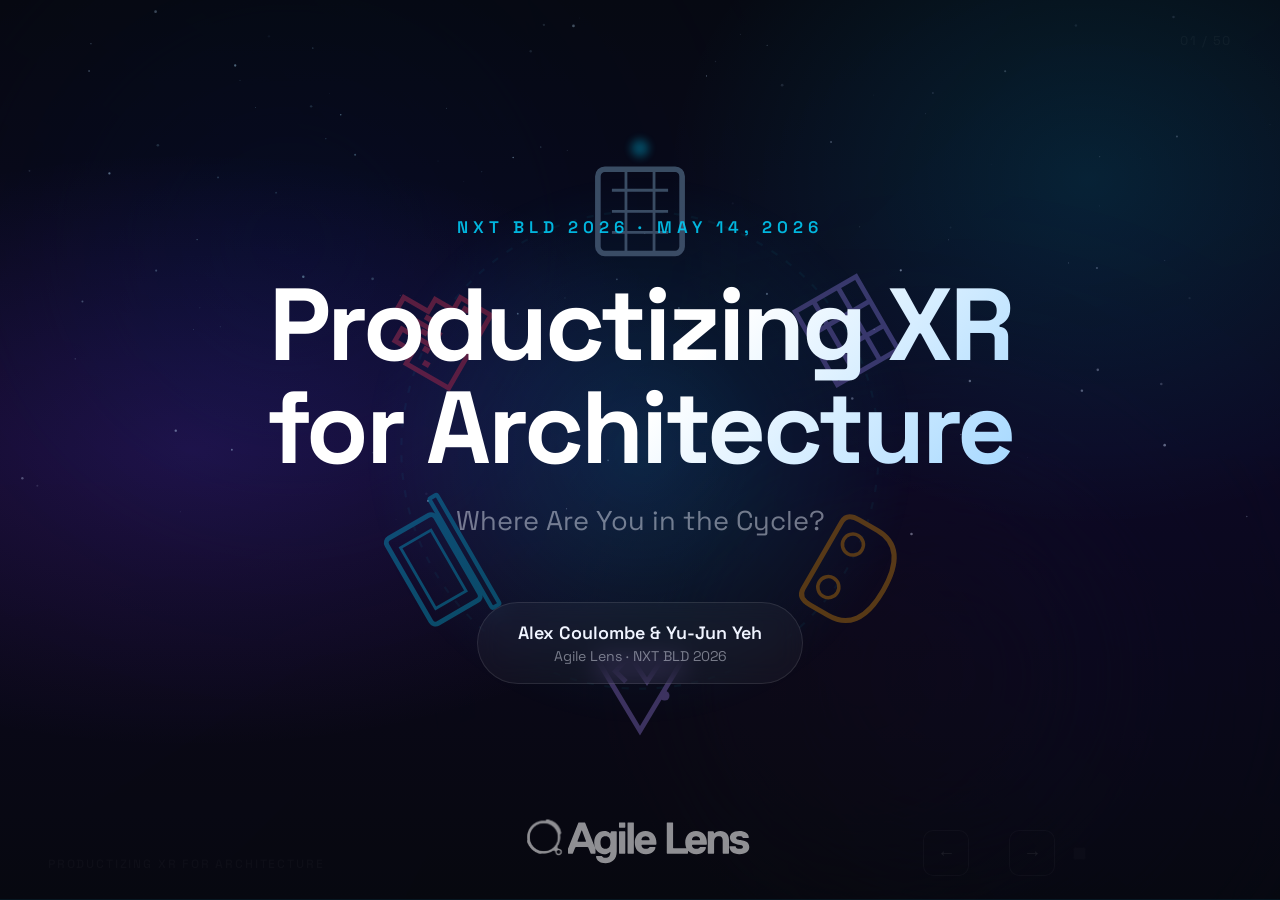
==== index.html @ d157f36f "fix(bonus): scoot content up, enlarge images (settings shot is now the hero) The bonus slide (#48 — " ====
<!DOCTYPE html>
<html lang="en">
<head>
<meta charset="UTF-8">
<meta name="viewport" content="width=device-width, initial-scale=1.0">
<title>Productizing XR for Architecture — NXT BLD 2026</title>
<meta name="description" content="Where Are You in the Cycle? — a framework for turning repeated client wins into reusable spatial products. NXT BLD 2026 · Agile Lens.">
<meta property="og:title" content="Productizing XR for Architecture — NXT BLD 2026">
<meta property="og:description" content="Where Are You in the Cycle? A framework for turning repeated client wins into reusable spatial products. Alex Coulombe & Yu-Jun Yeh · Agile Lens.">
<meta property="og:image" content="https://ibrews.github.io/nxtbld-2026-productizing-xr/social.png">
<meta property="og:url" content="https://ibrews.github.io/nxtbld-2026-productizing-xr/">
<meta property="og:type" content="website">
<meta name="twitter:card" content="summary_large_image">
<meta name="twitter:title" content="Productizing XR for Architecture — NXT BLD 2026">
<meta name="twitter:description" content="Where Are You in the Cycle? A framework for turning repeated client wins into reusable spatial products. Alex Coulombe & Yu-Jun Yeh · Agile Lens.">
<meta name="twitter:image" content="https://ibrews.github.io/nxtbld-2026-productizing-xr/social.png">
<link rel="icon" href="favicon.svg" type="image/svg+xml">
<link rel="alternate icon" href="favicon.ico" sizes="any">
<link rel="icon" href="favicon-32.png" type="image/png" sizes="32x32">
<link rel="icon" href="favicon-16.png" type="image/png" sizes="16x16">
<link rel="apple-touch-icon" href="apple-touch-icon.png">
<link rel="preconnect" href="https://fonts.googleapis.com">
<link rel="preconnect" href="https://fonts.gstatic.com" crossorigin>
<link href="https://fonts.googleapis.com/css2?family=Space+Grotesk:wght@300;400;500;600;700&family=Inter:wght@300;400;500;600;700&family=Outfit:wght@300;400;500;600;700&family=JetBrains+Mono:wght@300;400;500;600;700&family=Playfair+Display:wght@400;500;600;700&display=swap" rel="stylesheet">

<script>
/* =======================================================================
   SPATIAL DECK -- PRESENTATION CONFIG
   =======================================================================
   Each section = a year/chapter with 1 lesson + N case studies.
   Edit SECTIONS to change all content. Everything else is generated.

   CASE LAYOUTS (c.layout):
   (default)  Two-pane: image left, title + bullets right
   'full'     Full-bleed image or video (img path, or ends in .mp4/.webm)
   'grid'     Multi-image grid (images:[...] array, optional gridCover:true)
   'big'      Full-slide statement. Fields: bigText (huge gradient headline),
              title (eyebrow), subtitle (italic), bigCaption (footnote)
   'placed'   PPTX-coordinate absolute layout. Field: placedImages array
              where each item is [src, left%, top%, width%, height%, obj-pos?]
              Supports images and .mp4/.webm videos. Optional title/subtitle
              renders as frosted-glass overlay (bottom-left).
   'IFRAME:'  Prefix c.img with 'IFRAME:' to embed a URL (YouTube, etc.)
   ======================================================================= */
// \u2500\u2500\u2500\u2500\u2500\u2500\u2500\u2500\u2500\u2500\u2500\u2500\u2500\u2500\u2500\u2500\u2500\u2500\u2500\u2500\u2500\u2500\u2500\u2500\u2500\u2500\u2500\u2500\u2500\u2500\u2500\u2500\u2500\u2500\u2500\u2500\u2500\u2500\u2500\u2500\u2500\u2500\u2500\u2500\u2500\u2500\u2500\u2500\u2500\u2500\u2500\u2500\u2500\u2500\u2500\u2500\u2500\u2500\u2500\u2500\u2500\u2500\u2500\u2500
// NXT BLD 2026 \u2014 Productizing XR for Architecture
// SECTIONS auto-managed from Google Slides via tools/sync_gslides.py.
// Per-slide source: source/slides/<idx>-<page_id>.json
// State + deck_target tracked in gslides-manifest.json.
// VERBATIM RULE: non-NOTE source text is preserved as-is. Anything
// generated comes from a NOTE: directive on its source slide.
// \u2500\u2500\u2500\u2500\u2500\u2500\u2500\u2500\u2500\u2500\u2500\u2500\u2500\u2500\u2500\u2500\u2500\u2500\u2500\u2500\u2500\u2500\u2500\u2500\u2500\u2500\u2500\u2500\u2500\u2500\u2500\u2500\u2500\u2500\u2500\u2500\u2500\u2500\u2500\u2500\u2500\u2500\u2500\u2500\u2500\u2500\u2500\u2500\u2500\u2500\u2500\u2500\u2500\u2500\u2500\u2500\u2500\u2500\u2500\u2500\u2500\u2500\u2500\u2500
const SECTIONS = [
  { year: 'AGENDA', accent: 'teal',
    lesson: { title:'Agenda.', short:'AGENDA', tagline:'Alex Coulombe &amp; Jun Yeh \u00b7 Agile Lens', tags:'Productizing XR for Architecture \u00b7 NXT BLD 2026' },
    cases: [
      // slide 3 \u2014 Agenda (NOTE: directive). User direction: only the
      // agenda list goes on the slide; the "not a sales pitch" framing lives
      // in speaker notes (J reads it).
      { layout:'big', title:'Agenda',
        bigCaption:'<ul class="agenda-list"><li>Who We Are</li><li>The Secret Graveyard</li><li>The Pattern \u2014 What\u2019s Worth Productizing?</li><li>Floor Tour</li><li>Blueprint Immersive</li><li>Hyperreal Estate</li><li>Holodeck Anywhere</li><li>Where Are You in the Cycle?</li></ul>',
        notes:'J: This isn\u2019t a sales pitch. Our goal is to get you thinking about opportunities you might have in your own practice to develop reusable tools and workflows \u2014 and we\u2019re demonstrating how we\u2019ve done that internally, by way of example.',
        deckTarget:'p15' },
      // slide 4 (+ folded slide 5) \u2014 Who we are. Alex+Jun duo intro-hxr port.
      // NOTE on source: sprite power-up scene + Unreal Engine fireballs.
      // Framed as Agile Lens (the studio). Slide 5 folded in. Titles + stats
      // updated per user direction (CEO / Lead Creative Technologist; HXR stats).
      { layout:'intro-hxr',
        eyebrow:'Who We Are?',
        title:'Agile Lens',
        sub:'Architects turned XR-chitects building spatial experiences for the world\u2019s most ambitious clients.',
        subUE5:'Authorized UE5 instructors with Training Center.\nOrganizers of Unreal NYC and frequent Unreal Fest speakers.',
        duo:{
          alex:{ name:'Alex Coulombe', role:'CEO',
                 sprite:{ withBeard:true, withGlasses:false, pantsColor:'#eae3d0' } },
          jun: { name:'Yu-Jun Yeh',    role:'Lead Creative Technologist',
                 sprite:{ withBeard:false, withGlasses:false, longHair:true, noBrows:true,
                          hairColor:'#1a1a1a', hairDark:'#0a0a0a', hairLight:'#3a3a3a', hairShadow:'#000',
                          shirtColor:'#1a1a1a', shirtDark:'#0a0a0a', withDress:true, vneck:true } }
        },
        stats:[
          { n:'16',  l:'Years in XR' },
          { n:'10',  l:'Years of Agile Lens' },
          { n:'8',   l:'Years in Unreal' },
          { n:'100+',l:'Projects Shipped' }
        ],
        deckTarget:'p16+p17 (slide 5 folded)' },
      // Agile Lens orbit \u2014 clients revolving around the studio name (ported from FMX slide 11)
      { layout:'orbit', title:'Agile Lens', deckTarget:'orbit',
        notes:'Our whole studio was built on this cycle of upskilling and building on top of and leap frogging previous workflows so we could approach each new project with fresh insight and a solid foundation.' },
      // slide 6 \u2014 Trilogy callback. NOTE: QR codes for the two prior NXT BLD talks.
      // Thumbnails are PPTX-embedded screenshots from the actual talks.
      { layout:'trilogy', title:'NXT BLD: Third in a Trilogy',
        subtitle:'If you like this one, check out the other two.',
        talks:[
          { thumb:'media/nxtbld/trilogy-talk2.png',
            url:'https://www.youtube.com/watch?v=13y52rZw9ns',
            title:'How VR Helped Us Design a\nTheater from the Inside Out',
            year:'NXT BLD I \u00b7 2020' },
          { thumb:'media/nxtbld/trilogy-talk1.png',
            url:'https://youtu.be/ulJaAzDqn9w',
            title:'An Architect in the Metaverse:\nSocial VR, NFTs &amp; New Opportunities',
            year:'NXT BLD II \u00b7 2022' },
        ],
        deckTarget:'p18' },
    ] },

  { year: 'THE GRAVEYARD', accent: 'rose',
    lesson: { title:'The Secret Graveyard.', short:'GRAVEYARD', tagline:'Every studio has these.', tags:'(chapter intro is now a regular case, not a lesson slide)' },
    cases: [
      // SG-intro \u2014 Used to be a lesson slide; restored as a regular case per user
      // request ("don't remove the SG intro, just edit it").
      { layout:'big', title:'The Secret Graveyard.',
        subtitle:'Every studio has these.',
        bigCaption:'Internal tools \u00b7 hacked Unreal wrappers \u00b7 prototype Revit UIs \u00b7 VR control schemes \u00b7 half-finished configurators \u00b7 meeting-specific rendering settings<br><br>The things you built once, called \u201ctemporary\u201d, and never deleted.',
        deckTarget:'p19 (intro)' },
      // SG-1 \u2014 Toolbox collage. Consolidates source 8-22 per slide 7's NOTE.
      // EXCLUDES source slides 13 + 15 (marked show="0" / skipped in Google Slides).
      // Images named sg-NN by slot for stability across PPTX image renumbering.
      { layout:'sg-collage', title:'The Toolbox Nobody Talks About',
        subtitle:'We\u2019ll sort through that someday when we\u2019re not so busy\u2026',
        collage:[
          'media/nxtbld/sg-01.png','media/nxtbld/sg-02.jpg','media/nxtbld/sg-03.png',
          'media/nxtbld/sg-05.png','media/nxtbld/sg-06.png','media/nxtbld/sg-07.png',
          'media/nxtbld/sg-08.mp4','media/nxtbld/sg-10.png','media/nxtbld/sg-11.png',
          'media/nxtbld/sg-12.mp4','media/nxtbld/sg-14.jpg','media/nxtbld/sg-16.png',
        ],
        extraTile:'media/nxtbld/sg-17.png',
        deckTarget:'p20+p21+p22+p23+p24+p26+p28+p29+p30+p31+p32+p34 (p25, p27 skipped)' },
      // SG-2 \u2014 Text fragments. The filenames tell the story.
      // Each fragment gets a distinct color via .sg-frag-N classes.
      { layout:'sg-fragments', title:'The filenames tell the story.',
        fragments:['\u201ctemp\u201d','\u201cv12_finalFINAL\u201d','\u201c0925_Screenshot_D\u201d','\u201cdonotdelete\u201d'],
        punchline:'Every studio has these.',
        notes:'This is the good stuff. This is where you dig in to all the legos and find the gems that were created in a panic that you didn’t have a chance to really consider the utility of.',
        deckTarget:'p19' },
    ] },

  { year: 'THE PATTERN', accent: 'purple',
    lesson: { title:'The Pattern.', short:'PATTERN', tagline:'Stop throwing away unfinished/temp solutions.', tags:'Slide 23 \u00b7 A speaks' },
    cases: [
      // slide 23 \u2014 The Pattern. NOTE: cycle diagram (client \u2192 build \u2192 clarity \u2192 new request \u2192 ...)
      { layout:'pattern-cycle', title:'The Pattern', bigCaption:'Stop throwing away unfinished/temp solutions.',
        deckTarget:'p35' },
      // slide 24 \u2014 What's Worth Productizing? Body text verbatim.
      { layout:'big', title:'What\u2019s Worth Productizing?',
        bigText:'Reusable process,\nnot reusable output.',
        bigCaption:'Same question, different clients \u2014 hone what your\nclients celebrate to be useful to others.',
        deckTarget:'p36' },
      // slide 25 \u2014 Build and organize your toolbox. Body lists 4 products + questions verbatim.
      { layout:'toolbox-grid', title:'Build and organize your toolbox.',
        tools:[
          { name:'Floor Tour',         q:'\u201cDoes this space feel right?\u201d',     img:'media/nxtbld/toolbox-1.png' },
          { name:'Blueprint Immersive',q:'\u201cDoes this layout works best?\u201d',    img:'media/nxtbld/toolbox-2.png' },
          { name:'Hyperreal Estate',   q:'\u201cDoes this design feel complete?\u201d', img:'media/nxtbld/toolbox-3.mp4'},
          { name:'Holodeck Anywhere',  q:'\u201cDoes this emotionally connect?\u201d',  img:'media/nxtbld/toolbox-4.jpg'},
        ],
        deckTarget:'p37' },
    ] },

  { year: 'FLOOR TOUR', accent: 'amber',
    lesson: { title:'Floor Tour.', short:'FLOOR TOUR', tagline:'\u201cWill this space fit our needs?\u201d', tags:'Product 1 of 4' },
    cases: [
      // chapter intro \u2014 announces the Floor Tour product before content slides
      { layout:'big', title:'Floor Tour', pill:true,
        bigText:'\u201cWill this space\nfit our needs?\u201d',
        bigCaption:'Product 1 of 4 \u2014 VR walkthroughs of unbuilt spaces,\nall from a floor plan and a few renderings.',
        deckTarget:'p38 (intro)' },
      // slide 26 \u2014 NOTE: floor plan \u2192 VR experience.
      // Source filenames are swapped vs. their contents: floor-26-vr.png is the actual 2D floor plan,
      // floor-26-plan.jpg is the VR-experience screenshot. Use them in the correct visual slots here.
      { layout:'placed', title:'Floor Tour', subtitle:'\u201cWill this space fit our needs?\u201d',
        placedItems:[
          { type:'img', src:'media/nxtbld/floor-26-plan.jpg', x:6, y:18, w:42, h:66, label:'In VR' },
          { type:'arrow', x:48, y:46, w:6, h:10 },
          { type:'img', src:'media/nxtbld/floor-26-vr.png', x:55, y:18, w:42, h:66, label:'Floor plan' },
        ],
        deckTarget:'p38' },
      // slide 27 \u2014 Origin. 4 items: 2 stills on top, 2 videos on bottom (floor-27-b portrait, floor-27-d widescreen). All animated content as mp4 for size/perf.
      { layout:'placed', title:'Floor Tour', subtitle:'Origin',
        placedItems:[
          { type:'img', src:'media/nxtbld/floor-27-a.png', x:4,  y:8,  w:42, h:42 },
          { type:'img', src:'media/nxtbld/floor-27-c.png', x:54, y:8,  w:42, h:42 },
          { type:'mp4', src:'media/nxtbld/floor-27-b.mp4', x:8,  y:54, w:22, h:42 },
          { type:'mp4', src:'media/nxtbld/floor-27-d.mp4', x:36, y:56, w:56, h:38 },
        ],
        deckTarget:'p39' },
      // slide 28 \u2014 now titled "Floor Tour" in source (was empty). 2 images.
      // floor-28-a is the VR walkthrough screenshot (hero), floor-28-b is the RSC logo (caption-scale).
      { layout:'placed', title:'Floor Tour', subtitle:'',
        placedItems:[
          { type:'img', src:'media/nxtbld/floor-28-a.png', x:6, y:25, w:62, h:50 },
          { type:'img', src:'media/nxtbld/floor-28-b.png', x:73, y:35, w:22, h:30 },
        ],
        deckTarget:'p40' },
      // slide 29 (p41) \u2014 SKIPPED per source/author. Implementation removed.
      // slide 30 (p42) \u2014 Productized version. 7 items: 3 on top row + 4 on bottom row (floor-31 media moved here from old slide 31).
      { layout:'placed', title:'Floor Tour', subtitle:'Productized version',
        placedItems:[
          { type:'img', src:'media/nxtbld/floor-30-a.png', x:4,  y:14, w:30, h:42 },
          { type:'mp4', src:'media/nxtbld/floor-30-b.mp4', x:36, y:14, w:30, h:42 },
          { type:'mp4', src:'media/nxtbld/floor-30-c.mp4', x:68, y:14, w:28, h:42 },
          { type:'img', src:'media/nxtbld/floor-30-d.png', x:2,  y:58, w:22, h:38 },
          { type:'img', src:'media/nxtbld/floor-30-e.png', x:26, y:58, w:22, h:38 },
          { type:'img', src:'media/nxtbld/floor-31-a.png', x:51, y:58, w:22, h:38 },
          { type:'mp4', src:'media/nxtbld/floor-31-b.mp4', x:75, y:58, w:23, h:38 },
        ],
        deckTarget:'p42' },
      // slide 31 (p43) — "Why this ROI works" — big layout matching Blueprint/Hyperreal ROI template (slide #29).
      { layout:'big', title:'Floor Tour', pill:true,
        bigText:'Why this ROI works.',
        bigCaption:'<ul class="agenda-list"><li>Gives spatial feedback before you’ve even started any 3D files.</li><li>Works with existing floor plan files, renders, and photos.</li><li>Designed for self-service; lightweight app on a standalone wireless device.</li></ul>',
        deckTarget:'p43' },
    ] },

  { year: 'BLUEPRINT IMMERSIVE', accent: 'teal',
    lesson: { title:'Blueprint Immersive.', short:'BLUEPRINT', tagline:'“Does this layout work best?”', tags:'Product 2 of 4' },
    cases: [
      // chapter intro — announces Blueprint Immersive
      { layout:'big', title:'Blueprint Immersive', pill:true,
        bigText:'”Which layout\nworks best?”',
        bigCaption:'Product 2 of 4 — runtime Datasmith importing of design options and interactivity for robust custom functionality and review.',
        deckTarget:'p44' },
      // slide 33 (p45) — 6-image collage 3×2; "Grew out of dozens of similar projects from 2013-2023"
      { layout:'placed', title:'Blueprint Immersive', subtitle:'Grew out of dozens of similar projects from 2013–2023',
        fadeDelay:1500, fadeStagger:700, fadeDuration:1000,
        placedItems:[
          { type:'img', src:'media/nxtbld/bp-33-c.png', x:1,  y:4,  w:31, h:43, fadeOrder:1 },
          { type:'img', src:'media/nxtbld/bp-33-macbeth.png', x:34, y:4,  w:31, h:43, fadeOrder:2 },
          { type:'img', src:'media/nxtbld/bp-33-a.png', x:67, y:4,  w:31, h:43, fadeOrder:3 },
          { type:'img', src:'media/nxtbld/bp-33-d.png', x:1,  y:52, w:31, h:43, fadeOrder:4 },
          { type:'img', src:'media/nxtbld/bp-33-e.jpg', x:34, y:52, w:31, h:43, fadeOrder:5 },
          { type:'img', src:'media/nxtbld/bp-33-f.jpg', x:67, y:52, w:31, h:43, fadeOrder:6 },
          // "Origins." headline centered on the slide, painted last so it sits on top of every image
          { type:'text', plain:true, html:'<h1 class="placed-origins">Origins.</h1>', x:15, y:38, w:70, h:24 },
        ],
        deckTarget:'p45' },
      // slide 34 (p46) — Origins bullets formerly lived here as a standalone slide; merged into the asset-belt overlay below.
      // slides 34–40 (p46–p52) — Origins title + bullets shown first, fade to 50%, then asset conveyor belt scrolls in from right.
      // Each beltItem has hardcoded w/h so the track has correct layout BEFORE media loads (no race conditions).
      { layout:'asset-belt', title:'Blueprint Immersive', bigText:'First Attempt',
        bigCaption:'<ul class="agenda-list"><li>FDA Theatre Planning</li><li>Datasmith runtime importing</li><li>Option toggles</li><li>Professional tool built for the industry</li></ul>',
        beltItems:[
          { type:'mp4', src:'media/nxtbld/bp-asset-35-a.mp4', w:656,  h:368  },
          { type:'mp4', src:'media/nxtbld/bp-asset-35-b.mp4', w:1280, h:720  },
          { type:'img', src:'media/nxtbld/bp-asset-36.png',   w:2500, h:1288 },
          { type:'img', src:'media/nxtbld/bp-asset-37.png',   w:2038, h:1273 },
          { type:'img', src:'media/nxtbld/bp-asset-38.png',   w:705,  h:408  },
          { type:'img', src:'media/nxtbld/bp-asset-39.png',   w:512,  h:275  },
          { type:'img', src:'media/nxtbld/bp-asset-40.jpg',   w:2500, h:1407 },
        ],
        deckTarget:'p46+p47+p48+p49+p50+p51+p52' },
      // Beat slide between the asset belt and the productized content — single word setup
      { layout:'big',
        bigText:'Productize.',
        deckTarget:'beat (between belt and Painting)' },
      // "Planning" — 7-image 4+3 grid from BPI_productize folder (6 phone photos + 1 PNG). Sequential fade-in matching slide #18.
      { layout:'placed', title:'Planning',
        fadeDelay:1500, fadeStagger:700, fadeDuration:1000,
        placedItems:[
          // Top row — 4 items
          { type:'img', src:'media/nxtbld/bp-paint-1.jpg', x:1,    y:5,  w:23, h:42, fadeOrder:1 },
          { type:'img', src:'media/nxtbld/bp-paint-2.jpg', x:25.25,y:5,  w:23, h:42, fadeOrder:2 },
          { type:'img', src:'media/nxtbld/bp-paint-3.jpg', x:49.5, y:5,  w:23, h:42, fadeOrder:3 },
          { type:'img', src:'media/nxtbld/bp-paint-4.jpg', x:73.75,y:5,  w:23, h:42, fadeOrder:4 },
          // Bottom row — 3 items, centered
          { type:'img', src:'media/nxtbld/bp-paint-5.jpg', x:3.5,  y:51, w:30, h:42, fadeOrder:5 },
          { type:'img', src:'media/nxtbld/bp-paint-6.jpg', x:35,   y:51, w:30, h:42, fadeOrder:6 },
          { type:'img', src:'media/nxtbld/bp-paint-7.png', x:66.5, y:51, w:30, h:42, fadeOrder:7 },
        ],
        deckTarget:'p41+p54+p55+p56 (merged)' },
      // slides 45–48 — skipped (only static screenshots, no video; can be revisited later)
      // slide 49 (p61) — Import Datasmith. Video from Drive 1DcUnMRNP…, 1280-wide, 1.5× baked into the file via ffmpeg setpts.
      { layout:'placed', title:'Import Datasmith',
        placedItems:[ { type:'mp4', src:'media/nxtbld/bp-p61.mp4', x:8, y:12, w:84, h:76 } ],
        deckTarget:'p61' },
      // slide 50 (p62) — Jump to seat. Video from Drive 19XlCnYgDu…, 1.5× baked.
      { layout:'placed', title:'Jump to seat',
        placedItems:[ { type:'mp4', src:'media/nxtbld/bp-p62.mp4', x:8, y:12, w:84, h:76 } ],
        deckTarget:'p62' },
      // slide 51 (p63) — Jump to seat (still only; source has no video link).
      { layout:'placed', title:'Jump to seat',
        placedItems:[ { type:'img', src:'media/nxtbld/bp-p63-still.png', x:8, y:12, w:84, h:76 } ],
        deckTarget:'p63' },
      // slide 52 (p64) — Design options. Video from Drive 1uhRl0E5OV…, 1.5× baked.
      { layout:'placed', title:'Design options',
        placedItems:[ { type:'mp4', src:'media/nxtbld/bp-p64.mp4', x:8, y:12, w:84, h:76 } ],
        deckTarget:'p64' },
      // slide 53 (p65) — Custom color swatch. Video from Drive 1909gEn2qZ…, 1.5× baked.
      { layout:'placed', title:'Custom color swatch',
        placedItems:[ { type:'mp4', src:'media/nxtbld/bp-p65.mp4', x:8, y:12, w:84, h:76 } ],
        deckTarget:'p65' },
      // slide 54 (p66) — Product state: SKIPPED per author. Typewriter case preserved below for easy revival.
      /* { layout:'typewriter', title:'Blueprint Immersive', subtitle:'Product state',
        items:[
          '— Feature placeholder 1 —',
          '— Feature placeholder 2 —',
          '— Feature placeholder 3 —',
          '— Feature placeholder 4 —',
          '— Feature placeholder 5 —',
          '— Feature placeholder 6 —',
        ],
        charsPerSec:32,
        deckTarget:'p66' }, */
      // slide 55 (p67) — Why this ROI works (mirrors Floor Tour ROI slide but text-only since source has no media)
      { layout:'big', title:'Blueprint Immersive', pill:true,
        bigText:'Why this ROI works.',
        bigCaption:'<ul class="agenda-list"><li>Quick/easy sightline experience, sense of space in VR.</li><li>Uses the Revit files team is <em>already</em> developing.</li><li>Designed for self-service, less hand-holding.</li></ul>',
        deckTarget:'p67' },
    ] },

  { year: 'HYPERREAL ESTATE', accent: 'rose',
    lesson: { title:'Hyperreal Estate.', short:'HYPERREAL', tagline:'“Does this design feel complete?”', tags:'Product 3 of 4' },
    cases: [
      // chapter intro — announces Hyperreal Estate before content slides
      { layout:'big', title:'Hyperreal Estate', pill:true,
        bigText:'”Does this design\nfeel complete?”',
        bigCaption:'Product 3 of 4 — architectural rendering in two eyes at 90fps\nthat typically only happens on a render farm.',
        deckTarget:'p67' },
      // Origins — 6-media collage 3×2 of Rice University engine experiments (alphabetical pop-in)
      { layout:'placed', title:'Hyperreal Estate', subtitle:'Years of engine experiments — Unity, Unreal, before Lumen',
        fadeDelay:1500, fadeStagger:700, fadeDuration:1000,
        placedItems:[
          { type:'mp4', src:'media/nxtbld/hr-orig-a.mp4', x:1,  y:4,  w:31, h:43, fadeOrder:1 },
          { type:'img', src:'media/nxtbld/hr-orig-b.jpg', x:34, y:4,  w:31, h:43, fadeOrder:2 },
          { type:'mp4', src:'media/nxtbld/hr-orig-c.mp4', x:67, y:4,  w:31, h:43, fadeOrder:3 },
          { type:'mp4', src:'media/nxtbld/hr-orig-d.mp4', x:1,  y:52, w:31, h:43, fadeOrder:4 },
          { type:'mp4', src:'media/nxtbld/hr-orig-e.mp4', x:34, y:52, w:31, h:43, fadeOrder:5 },
          { type:'mp4', src:'media/nxtbld/hr-orig-f.mp4', x:67, y:52, w:31, h:43, fadeOrder:6 },
          { type:'text', plain:true, html:'<h1 class="placed-origins">Origins.</h1>', x:15, y:38, w:70, h:24 },
        ],
        deckTarget:'origins-rice' },
      { layout:'placed', title:'Hyperreal Estate', subtitle:'Breaking Unreal Engine with VR',
        placedItems:[
          { type:'img', src:'media/nxtbld/hr-break-lumen.png',  x:2,  y:22, w:47, h:56 },
          { type:'img', src:'media/nxtbld/hr-break-nanite.png', x:51, y:22, w:47, h:56 },
        ],
        deckTarget:'breaking-unreal' },
      { layout:'placed', title:'Hyperreal Estate', subtitle:'Lumen Lighting + Reflections',
        placedItems:[
          { type:'mp4', src:'media/nxtbld/hyperreal-reflect.mp4', x:1,  y:20, w:48, h:48 },
          { type:'mp4', src:'media/nxtbld/hyperreal-mirror.mp4',  x:51, y:20, w:48, h:48 },
        ],
        deckTarget:'reflect_light' },
      // slides 59-62 (p71-p74) — conveyor belt of finished Hyperreal renders, scrolls immediately and loops continuously
      { layout:'asset-belt', title:'Hyperreal Estate', bigText:'Productized',
        beltDelay:0, overlayDelay:3000, overlayFront:true, beltLoop:true,
        beltItems:[
          { type:'img', src:'media/nxtbld/hr-prod-a.jpg', w:1031, h:580 },
          { type:'img', src:'media/nxtbld/hr-prod-b.jpg', w:1031, h:580 },
          { type:'img', src:'media/nxtbld/hr-prod-c.jpg', w:1031, h:580 },
          { type:'img', src:'media/nxtbld/hr-prod-d.jpg', w:1031, h:580 },
        ],
        deckTarget:'p71+p72+p73+p74' },
      // slide 63 (p75) — Why this ROI works (mirrors Blueprint ROI slide format)
      { layout:'big', title:'Hyperreal Estate', pill:true,
        bigText:'Why this ROI works.',
        bigCaption:'<ul class="agenda-list"><li>Conversations move from flat CG render to spatial time machine.</li><li>Opportunities for nuanced material/lighting/geometry discussions.</li><li>Optimized pipeline from heavy DCC scenes to real-time.</li></ul>',
        deckTarget:'p75' },
    ] },

  { year: 'HOLODECK ANYWHERE', accent: 'purple',
    lesson: { title:'Holodeck Anywhere.', short:'HOLODECK', tagline:'“Does this emotionally connect?”', tags:'Product 4 of 4' },
    cases: [
      // chapter intro — announces Holodeck Anywhere before content slides (not yet built)
      { layout:'big', title:'Holodeck Anywhere', pill:true,
        bigText:'”Does this\nemotionally connect?”',
        bigCaption:'Product 4 of 4 — co-located multiplayer\nXR tours for buyers and stakeholders.',
        deckTarget:'p88' },
      // First Tests — wide BTS diagram from earliest Holodeck experiments
      { layout:'placed', title:'Holodeck Anywhere', subtitle:'First Tests',
        placedItems:[ { type:'img', src:'media/nxtbld/holo-first.jpg', x:8, y:16, w:84, h:68 } ],
        deckTarget:'first-tests' },
      // "In Production" — 3-up video row (portrait · landscape · portrait). Replaces the original 6-photo grid.
      // The 3 source videos object-fit:contain inside identical 30×74 slots — they letterbox to their own aspects.
      { layout:'placed', title:'Holodeck Anywhere', subtitle:'In Production',
        fadeDelay:800, fadeStagger:500, fadeDuration:700,
        placedItems:[
          { type:'mp4', src:'media/nxtbld/holo-prod-a.mp4', x:3,  y:14, w:30, h:74, fadeOrder:1 },
          { type:'mp4', src:'media/nxtbld/holo-prod-b.mp4', x:35, y:14, w:30, h:74, fadeOrder:2 },
          { type:'mp4', src:'media/nxtbld/holo-prod-c.mp4', x:67, y:14, w:30, h:74, fadeOrder:3 },
        ],
        deckTarget:'p78-87 selection' },
      // slide 78 (p90) — 4 locations (57th Street / DBOX Office / Aspen / Austin) with static labels + sequentially fading images
      { layout:'placed', title:'Holodeck Anywhere',
        fadeDelay:1500, fadeStagger:700, fadeDuration:1000,
        placedItems:[
          // Static labels — y:3 h:16 so "Aspen Holodeck" / "Austin Holodeck" wrap to 2 lines without getting clipped
          { type:'text', plain:true, heading:'57th Street',     x:1,    y:3, w:23, h:16 },
          { type:'text', plain:true, heading:'DBOX Office',     x:25.5, y:3, w:23, h:16 },
          { type:'text', plain:true, heading:'Aspen Holodeck',  x:50,   y:3, w:23, h:16 },
          { type:'text', plain:true, heading:'Austin Holodeck', x:74.5, y:3, w:23, h:16 },
          // Col 1 — 57th Street: a + b
          { type:'img', src:'media/nxtbld/ha-78-site.jpg', x:1,    y:22, w:23, h:36, fadeOrder:1 },
          { type:'img', src:'media/nxtbld/ha-78-b.jpg',    x:1,    y:60, w:23, h:36, fadeOrder:2 },
          // Col 2 — DBOX Office: c + new ha-78-dbox (iPad / VR demo)
          { type:'img', src:'media/nxtbld/ha-78-c.jpg',    x:25.5, y:22, w:23, h:36, fadeOrder:3 },
          { type:'img', src:'media/nxtbld/ha-78-dbox.jpg', x:25.5, y:60, w:23, h:36, fadeOrder:4 },
          // Col 3 — Aspen Holodeck: d + new ha-78-aspen (ballroom under setup)
          { type:'img', src:'media/nxtbld/ha-78-d.png',     x:50,   y:22, w:23, h:36, fadeOrder:5 },
          { type:'img', src:'media/nxtbld/ha-78-aspen.png', x:50,   y:60, w:23, h:36, fadeOrder:6 },
          // Col 4 — Austin Holodeck: e + f
          { type:'img', src:'media/nxtbld/ha-78-e.png',    x:74.5, y:22, w:23, h:36, fadeOrder:7 },
          { type:'img', src:'media/nxtbld/ha-78-f.png',    x:74.5, y:60, w:23, h:36, fadeOrder:8 },
        ],
        deckTarget:'p90' },
      // Aspen Pop-Up — local mp4 download of the Aspen showcase (presents offline; speaker controls playback w/ audio)
      { layout:'placed', title:'Holodeck Anywhere', subtitle:'Aspen Pop-Up',
        placedItems:[
          { type:'mp4', src:'media/nxtbld/holo-aspen.mp4', controls:true, x:13, y:13, w:74, h:74 },
        ],
        deckTarget:'aspen-popup-video' },
      // slide 96 (p96) — Why this ROI works
      { layout:'big', title:'Holodeck Anywhere', pill:true,
        bigText:'Why this ROI works.',
        bigCaption:'<ul class="agenda-list"><li>Conduct tours in a multi-user, colocated experience that tells the story of the final building in unparalleled fidelity.</li><li>Utilizes lessons from theatre stagecraft.</li><li>Setup at a permanent location, or pop-up within a few hours.</li></ul>',
        deckTarget:'p96' },
      // slide 97 (p97) — The result: Four Seasons numbers
      { layout:'big', title:'Holodeck Anywhere',
        bigText:'The result.',
        bigCaption:'<ul class="agenda-list"><li><strong>Four Seasons - Pilot Client</strong></li><li>$500M+ presales</li><li>$700M+ investment</li></ul>',
        deckTarget:'p97' },
    ] },

  { year: 'THE PIPELINE', accent: 'teal',
    lesson: { title:'The Pipeline.', short:'PIPELINE', tagline:'This only works if the pipeline compounds.', tags:'Synthesis' },
    cases: [
      // slide 98 (p110) — chapter tagline
      { layout:'big', title:'Remember:',
        bigText:'This only works if the pipeline compounds.',
        deckTarget:'p110' },
      // slide 99 (p111) — shared infrastructure diagram (source image97.png as-is)
      { layout:'placed', title:'The Pipeline', subtitle:'Shared infrastructure — ingestion, colocation, etc.',
        placedItems:[
          { type:'img', src:'media/nxtbld/pipeline-diagram-alpha.png', x:8, y:18, w:84, h:64 },
        ],
        deckTarget:'p111' },
      // ── LOCAL PROTOTYPES (not for sync) ───────────────────────────────────
      // #39 — Option A: animated SVG Venn (motion + crispness)
      { layout:'placed', placedItems:[], deckTarget:'p111a' },
      // #40 — Option D: hero title + side legend + staged reveal (composition + hierarchy)
      { layout:'placed', placedItems:[], deckTarget:'p111d' },
    ] },

  { year: 'AI', accent: 'amber',
    lesson: { title:'AI.', short:'AI', tagline:'Compressing the ladder.', tags:'Synthesis · forward look' },
    cases: [
      // slide 100 (p112) — AI is compressing the ladder, supercharge demo video
      { layout:'placed', title:'AI is compressing the ladder', subtitle:'Previous floor tour budget can now get a Blueprint Immersive outcome.',
        placedItems:[ { type:'mp4', src:'media/nxtbld/ai-supercharge.mp4', x:29, y:19, w:42, h:62 } ],
        deckTarget:'p112' },
      // slide 101 (p113) — What AI has changed / What it hasn’t (two-column placed-text)
      { layout:'placed', title:'AI', subtitle:'What AI has changed / What it hasn’t',
        placedItems:[
          { type:'text', heading:'AI accelerates:',
            html:'<ul class="agenda-list"><li>parsing</li><li>debugging</li><li>materials</li><li>boilerplate</li><li>iteration</li></ul>',
            x:5, y:8, w:42, h:74 },
          { type:'text', heading:'Humans still matter:',
            html:'<ul class="agenda-list"><li>lighting</li><li>taste</li><li>facilitation</li><li>approvals</li><li>storytelling</li></ul>',
            x:53, y:8, w:42, h:74 },
        ],
        deckTarget:'p113' },
    ] },
];

const BONUS = { year:'SPATIAL DECK', title:'Spatial Deck.',
  tagline:'Built once for HarvardXR \u2014 then used in three talks since (and counting). Open-sourced.<br><span class="para-gap"></span>Build it twice? Maybe you already have a product. Including this one.',
  repoUrl:'https://github.com/ibrews/spatial-deck' };
</script>
<script type="importmap">{"imports":{"three":"https://cdn.jsdelivr.net/npm/three@0.164.1/build/three.module.min.js","three/addons/":"https://cdn.jsdelivr.net/npm/three@0.164.1/examples/jsm/"}}</script>

<style>
*,*::before,*::after{box-sizing:border-box;margin:0;padding:0}
:root{--bg:#060810;--teal:#00d4ff;--purple:#a78bfa;--amber:#f59e0b;--rose:#f43f5e;--text:#f0f4ff;--dim:rgba(240,244,255,.45);--font:'Space Grotesk',system-ui,sans-serif;--para-gap:.35em;--tagline-scale:1;--title-scale:1;--primary:#00d4ff;--secondary:#a78bfa;--bg-dark:#060810}
html,body{width:100%;height:100%;overflow:hidden;background:var(--bg-dark);color:var(--text);font-family:var(--font)}
.bg{position:fixed;inset:0;z-index:0;overflow:hidden;isolation:isolate}
.bg-gradient{position:absolute;inset:0;background:radial-gradient(ellipse 80% 60% at 15% 50%,rgba(124,58,237,.18) 0%,transparent 55%),radial-gradient(ellipse 60% 70% at 85% 20%,rgba(0,212,255,.12) 0%,transparent 55%),linear-gradient(180deg,var(--bg-dark) 0%,#0b0820 50%,var(--bg-dark) 100%)}
canvas#stars{position:absolute;inset:0}
#deck{position:relative;z-index:1;width:100%;height:100%;overflow:hidden}
.slide{position:absolute;inset:0;display:flex;flex-direction:column;justify-content:center;align-items:center;padding:clamp(40px,5vw,80px);text-align:center;opacity:0;pointer-events:none}
.slide.active{opacity:1;pointer-events:all}
/* Vertical Scroll Mode — slides flow down the page instead of stepping through */
body.vertical-mode,body.vertical-mode html{overflow:auto!important;height:auto!important}
body.vertical-mode #deck{height:auto;overflow:visible}
body.vertical-mode .slide{position:relative;inset:auto;height:100vh;width:100%;opacity:1!important;pointer-events:all!important;transform:none!important;animation:none!important;scroll-snap-align:start}
body.vertical-mode #deck{scroll-snap-type:y proximity}
body.vertical-mode .slide[data-hidden="1"]{display:none}
body.vertical-mode .bg{position:fixed}
@keyframes slideInFwd{from{opacity:0;transform:translateX(6%) scale(.97)}to{opacity:1;transform:none}}
@keyframes slideInBwd{from{opacity:0;transform:translateX(-6%) scale(.97)}to{opacity:1;transform:none}}
@keyframes slideOutFwd{from{opacity:1;transform:none}to{opacity:0;transform:translateX(-6%) scale(.97)}}
@keyframes slideOutBwd{from{opacity:1;transform:none}to{opacity:0;transform:translateX(6%) scale(.97)}}
@keyframes fadeIn{from{opacity:0}to{opacity:1}}
@keyframes fadeOut{from{opacity:1}to{opacity:0}}
@keyframes zoomInFwd{from{opacity:0;transform:scale(.8)}to{opacity:1;transform:none}}
@keyframes zoomInBwd{from{opacity:0;transform:scale(1.2)}to{opacity:1;transform:none}}
@keyframes zoomOutFwd{from{opacity:1;transform:none}to{opacity:0;transform:scale(1.2)}}
@keyframes zoomOutBwd{from{opacity:1;transform:none}to{opacity:0;transform:scale(.8)}}
.event-tag{font-size:clamp(.7rem,1.4vw,1.05rem);font-weight:600;letter-spacing:.3em;text-transform:uppercase;color:var(--teal);margin-bottom:36px;opacity:.85}
.talk-title{font-size:clamp(2.8rem,7vw,7.5rem);font-weight:700;line-height:1.05;letter-spacing:-.03em;background:linear-gradient(130deg,#fff 20%,#a5d8ff 55%,#9b8cff 85%);-webkit-background-clip:text;-webkit-text-fill-color:transparent;background-clip:text;margin-bottom:24px}
.talk-subtitle{font-size:clamp(1rem,2.2vw,1.7rem);font-weight:400;color:var(--dim);margin-bottom:64px}
.speaker-card{display:flex;align-items:center;gap:24px;background:rgba(255,255,255,.04);border:1px solid rgba(255,255,255,.1);border-radius:80px;padding:18px 40px;backdrop-filter:blur(12px)}
.speaker-name{font-size:clamp(1rem,1.4vw,1.4rem);font-weight:600}
.speaker-co{font-size:clamp(.78rem,1.1vw,1.05rem);color:var(--dim);margin-top:3px}
.case-slide{flex-direction:row;gap:clamp(36px,4.5vw,90px);text-align:left;padding:clamp(50px,5vw,110px) clamp(80px,9vw,180px)}
.case-image{flex:0 0 48%;max-width:860px;border-radius:18px;overflow:hidden;display:flex;flex-direction:column;align-items:center;justify-content:center}
.case-image img{width:100%;display:block;border-radius:18px}
.case-image iframe{width:100%;aspect-ratio:16/9;border-radius:18px}
.case-image .ph{width:100%;aspect-ratio:16/10;background:linear-gradient(135deg,rgba(0,212,255,.12),rgba(124,58,237,.12));display:flex;align-items:center;justify-content:center;color:rgba(255,255,255,.12);font-size:.85rem;letter-spacing:.1em;text-transform:uppercase;border-radius:18px}
.case-content{flex:1;display:flex;flex-direction:column;justify-content:center;gap:12px}
.case-ytag{font-size:clamp(.65rem,.95vw,.95rem);font-weight:600;letter-spacing:.25em;text-transform:uppercase;color:var(--teal);opacity:.6}
.case-title{font-size:clamp(1.8rem,3.6vw,3.8rem);font-weight:700;letter-spacing:-.02em;line-height:1.1}
.case-sub{font-size:clamp(.95rem,1.4vw,1.4rem);color:var(--dim);margin-bottom:14px}
.case-bl{list-style:none;display:flex;flex-direction:column;gap:14px}
.case-bl li{font-size:clamp(.92rem,1.3vw,1.3rem);color:rgba(240,244,255,.7);line-height:1.55;padding-left:24px;position:relative}
.case-bl li::before{content:'';position:absolute;left:0;top:.65em;width:7px;height:7px;border-radius:50%;background:var(--teal);opacity:.6}
.accent-purple .case-ytag{color:var(--purple)}.accent-purple .case-bl li::before{background:var(--purple)}
.accent-amber .case-ytag{color:var(--amber)}.accent-amber .case-bl li::before{background:var(--amber)}
.accent-rose .case-ytag{color:var(--rose)}.accent-rose .case-bl li::before{background:var(--rose)}
.slide-lesson{padding-bottom:clamp(80px,10vh,140px)}
.year-ghost{position:absolute;top:50%;left:50%;transform:translate(-50%,-50%);font-size:clamp(10rem,24vw,26rem);font-weight:700;letter-spacing:-.06em;line-height:1;color:rgba(255,255,255,.028);pointer-events:none;user-select:none}
.lesson-ey{display:flex;align-items:center;justify-content:center;gap:14px;font-size:clamp(.7rem,1.1vw,1rem);font-weight:600;letter-spacing:.26em;text-transform:uppercase;margin-bottom:30px}
.ey-yr{color:rgba(255,255,255,.4)}.ey-sep{color:rgba(255,255,255,.15)}.ey-badge{color:var(--teal)}
.lesson-title{font-size:calc(clamp(2.4rem,5.8vw,6.2rem)*var(--title-scale));font-weight:700;letter-spacing:-.025em;line-height:1.06;max-width:1300px;margin-bottom:32px;white-space:pre-line}
.lesson-tagline{font-size:calc(clamp(1rem,1.7vw,1.6rem)*var(--tagline-scale));color:var(--dim);max-width:880px;line-height:1.7}
.lesson-tagline .para-gap{display:block;height:var(--para-gap)}
.lesson-rule{width:64px;height:4px;border-radius:2px;background:var(--teal);margin:32px auto 0;opacity:.7}
.lesson-tags{margin-top:18px;font-size:clamp(.6rem,.9vw,.85rem);font-weight:500;letter-spacing:.15em;text-transform:uppercase;color:rgba(255,255,255,.18)}
.accent-purple .ey-badge{color:var(--purple)}.accent-purple .lesson-rule{background:var(--purple)}
.accent-amber .ey-badge{color:var(--amber)}.accent-amber .lesson-rule{background:var(--amber)}
.accent-rose .ey-badge{color:var(--rose)}.accent-rose .lesson-rule{background:var(--rose)}
.slide-bonus .ey-badge{color:var(--amber)}.slide-bonus .lesson-rule{background:var(--amber)}.slide-bonus .year-ghost{color:rgba(245,158,11,.04)}
.slide-bonus .lesson-title{margin-bottom:18px}
.slide-bonus .lesson-tagline{max-width:1100px}
/* Push the text content way up so the meta row below has room for properly-sized images */
.slide-bonus{padding-bottom:clamp(380px,46vh,520px)}
.bonus-meta{position:absolute;left:50%;bottom:clamp(48px,6vh,88px);transform:translateX(-50%);display:flex;align-items:flex-end;gap:clamp(28px,3.5vw,64px);z-index:3}
.bonus-meta .qr-card{flex-shrink:0;background:rgba(255,255,255,.04);border:1px solid rgba(245,158,11,.3);border-radius:14px;padding:18px 18px 14px;display:flex;flex-direction:column;align-items:center;gap:10px;box-shadow:0 8px 28px rgba(0,0,0,.4)}
.bonus-meta .qr-card img{width:clamp(140px,11vw,180px);height:auto;display:block;border-radius:8px;background:#fff;padding:6px}
.bonus-meta .qr-card .qr-label{font-size:clamp(.7rem,.95vw,.9rem);font-weight:600;color:rgba(240,244,255,.85);letter-spacing:.04em}
.bonus-meta .qr-card .qr-badge{font-size:clamp(.55rem,.7vw,.7rem);font-weight:600;letter-spacing:.15em;text-transform:uppercase;color:var(--amber);background:rgba(245,158,11,.1);border:1px solid rgba(245,158,11,.3);border-radius:4px;padding:3px 8px}
/* Default bonus-meta shot — the github page screenshot. Sized to be substantial without dominating. */
.bonus-meta-shot{flex-shrink:0;width:clamp(260px,26vw,500px);height:auto;object-fit:contain;border-radius:10px;border:1px solid rgba(245,158,11,.25);box-shadow:0 8px 32px rgba(0,0,0,.5);opacity:.92}
/* Settings shot (right-most) is the hero of the row — wider since it's the actual presentation app and 16:9 lets it scale without becoming too tall. */
.bonus-meta-shot--settings{width:clamp(360px,38vw,720px)}
.slide-settings{background:rgba(3,5,12,.98)}
.cfg-panel{background:rgba(255,255,255,.04);border:1px solid rgba(255,255,255,.1);border-radius:20px;padding:52px 64px;max-width:960px;width:90%;backdrop-filter:blur(20px)}
body[data-bg-style]:not([data-bg-style="none"]) .cfg-panel{background:rgba(8,10,20,.32);backdrop-filter:blur(6px)}
.cfg-title{font-size:1.6rem;font-weight:700;letter-spacing:-.02em;color:#fff;margin-bottom:6px}
.cfg-subtitle{font-size:.75rem;color:var(--dim);letter-spacing:.12em;text-transform:uppercase;margin-bottom:44px;opacity:.7}
.cfg-grid{display:grid;grid-template-columns:1fr 1fr;gap:32px 56px;margin-bottom:36px}
.cfg-row{display:flex;flex-direction:column;gap:10px}
.cfg-label{font-size:.68rem;font-weight:700;letter-spacing:.18em;text-transform:uppercase;color:rgba(255,255,255,.45)}
.cfg-control{display:flex;align-items:center;gap:14px}
.cfg-control input[type=range]{flex:1;-webkit-appearance:none;appearance:none;height:3px;background:rgba(255,255,255,.14);border-radius:2px;outline:none;cursor:pointer}
.cfg-control input[type=range]::-webkit-slider-thumb{-webkit-appearance:none;width:14px;height:14px;border-radius:50%;background:var(--teal);cursor:pointer;box-shadow:0 0 10px rgba(0,212,255,.5)}
.cfg-val{min-width:3.8em;font-size:.82rem;color:var(--teal);font-weight:700;font-variant-numeric:tabular-nums;text-align:right}
.cfg-color{display:flex;align-items:center;gap:10px}
.cfg-color input[type=color]{width:36px;height:28px;border:1px solid rgba(255,255,255,.2);border-radius:6px;background:none;cursor:pointer;padding:0}
.cfg-color input[type=text]{width:90px;background:rgba(255,255,255,.06);border:1px solid rgba(255,255,255,.12);color:var(--text);font-family:var(--font);font-size:.78rem;padding:5px 8px;border-radius:5px;outline:none}
.cfg-color input[type=text]:focus{border-color:var(--teal)}
.cfg-select{background:rgba(255,255,255,.06);border:1px solid rgba(255,255,255,.12);color:var(--text);font-family:var(--font);font-size:.78rem;padding:6px 10px;border-radius:6px;outline:none;cursor:pointer;width:100%}
.cfg-select option{background:#0a0c18;color:#fff}
.cfg-reset{background:rgba(244,63,94,.1);border:1px solid rgba(244,63,94,.3);color:var(--rose);font-family:var(--font);font-size:.68rem;font-weight:600;letter-spacing:.12em;text-transform:uppercase;padding:10px 20px;border-radius:6px;cursor:pointer;transition:all .15s;margin-top:8px}
.cfg-reset:hover{background:rgba(244,63,94,.2)}
.cfg-hint{font-size:.65rem;color:rgba(255,255,255,.2);letter-spacing:.06em;text-align:center;border-top:1px solid rgba(255,255,255,.06);padding-top:20px;line-height:1.8}
#search-overlay{position:fixed;inset:0;z-index:500;background:rgba(3,5,12,.82);backdrop-filter:blur(18px);display:flex;align-items:flex-start;justify-content:center;padding-top:11vh;opacity:0;pointer-events:none;transition:opacity .18s}
#search-overlay.open{opacity:1;pointer-events:all}
#search-box{width:min(700px,90vw);background:rgba(14,16,28,.98);border:1px solid rgba(255,255,255,.12);border-radius:16px;overflow:hidden;box-shadow:0 32px 96px rgba(0,0,0,.7)}
.srch-input-row{display:flex;align-items:center;gap:12px;padding:15px 20px;border-bottom:1px solid rgba(255,255,255,.07)}
.srch-icon{color:rgba(255,255,255,.35);font-size:1.05rem}
#search-input{flex:1;background:none;border:none;outline:none;color:#fff;font-family:var(--font);font-size:1.05rem;font-weight:500;caret-color:var(--teal)}
#search-input::placeholder{color:rgba(255,255,255,.22)}
.srch-kbd{font-size:.6rem;background:rgba(255,255,255,.07);border:1px solid rgba(255,255,255,.13);border-radius:4px;padding:2px 7px;color:rgba(255,255,255,.32);font-family:var(--font)}
#srch-results{max-height:56vh;overflow-y:auto;padding:6px}
.srch-empty{padding:38px 24px;text-align:center;color:rgba(255,255,255,.2);font-size:.82rem}
.sr{display:flex;align-items:flex-start;gap:12px;padding:10px 12px;border-radius:8px;cursor:pointer;transition:background .1s}
.sr:hover,.sr.sel{background:rgba(0,212,255,.1)}
.sr-num{font-size:.6rem;font-weight:700;color:rgba(255,255,255,.25);min-width:24px;padding-top:3px}
.sr-body{flex:1;min-width:0}
.sr-title{font-size:.88rem;font-weight:600;color:#e8eeff;white-space:nowrap;overflow:hidden;text-overflow:ellipsis;margin-bottom:3px}
.sr-snip{font-size:.72rem;color:rgba(255,255,255,.4);line-height:1.55;overflow:hidden;display:-webkit-box;-webkit-line-clamp:2;-webkit-box-orient:vertical;margin-bottom:4px}
.sr-snip mark{background:none;color:var(--teal);font-weight:600}
.sr-badge{display:inline-block;font-size:.56rem;font-weight:700;letter-spacing:.1em;text-transform:uppercase;color:rgba(0,212,255,.55);background:rgba(0,212,255,.07);border:1px solid rgba(0,212,255,.18);border-radius:3px;padding:1px 5px}
.srch-footer{padding:6px 18px 10px;font-size:.6rem;color:rgba(255,255,255,.2);display:flex;justify-content:space-between;border-top:1px solid rgba(255,255,255,.06)}
.slide-map{padding:clamp(20px,2.5vw,48px)}
.map-label{font-size:clamp(.7rem,1.1vw,1rem);font-weight:600;letter-spacing:.3em;text-transform:uppercase;color:rgba(255,255,255,.25);margin-bottom:16px;align-self:flex-start}
#map-svg{width:100%;height:100%;max-height:84vh}
#slide-grid-zone{position:fixed;bottom:0;left:0;right:0;height:38px;z-index:35;pointer-events:auto}
#slide-grid{position:fixed;bottom:0;left:0;right:0;z-index:36;padding:14px 24px 18px;background:linear-gradient(180deg,transparent 0%,rgba(6,8,16,.92) 50%,rgba(6,8,16,.98) 100%);backdrop-filter:blur(10px);display:flex;gap:6px;overflow-x:auto;justify-content:flex-start;flex-wrap:nowrap;transform:translateY(100%);transition:transform .35s cubic-bezier(.4,0,.2,1)}
#slide-grid.visible{transform:translateY(0)}
.sg-thumb{flex:0 0 auto;min-width:64px;height:46px;border:1px solid rgba(255,255,255,.12);border-radius:6px;background:rgba(255,255,255,.03);padding:5px 8px;cursor:pointer;display:flex;flex-direction:column;justify-content:center;align-items:center;gap:2px;font-family:var(--font);transition:all .15s}
.sg-thumb:hover{background:rgba(0,212,255,.12);border-color:rgba(0,212,255,.4);transform:translateY(-2px)}
.sg-thumb.active{background:rgba(0,212,255,.18);border-color:var(--teal);box-shadow:0 0 12px rgba(0,212,255,.3)}
.sg-thumb.slide-hidden{opacity:.3;border-style:dashed}
.sg-num{font-size:.62rem;font-weight:600;color:rgba(255,255,255,.55)}
.sg-thumb.active .sg-num{color:var(--teal)}
.sg-label{font-size:.52rem;color:rgba(255,255,255,.35);text-transform:uppercase;letter-spacing:.06em;white-space:nowrap}
.sg-thumb.active .sg-label{color:rgba(0,212,255,.7)}
.sg-thumb.sg-bonus{background:rgba(245,158,11,.06);border-color:rgba(245,158,11,.2)}
.sg-thumb.sg-bonus.active{background:rgba(245,158,11,.18);border-color:var(--amber)}
.sg-thumb.sg-bonus.active .sg-num,.sg-thumb.sg-bonus.active .sg-label{color:var(--amber)}
.close-ey{font-size:clamp(.7rem,1.4vw,1.05rem);font-weight:600;letter-spacing:.3em;text-transform:uppercase;color:var(--amber);margin-bottom:36px;opacity:.85}
.close-title{font-size:clamp(3.2rem,7.5vw,7.5rem);font-weight:700;letter-spacing:-.03em;line-height:1;background:linear-gradient(130deg,#fff 20%,#fde68a 60%,#f59e0b 90%);-webkit-background-clip:text;-webkit-text-fill-color:transparent;background-clip:text;margin-bottom:28px}
.close-sub{font-size:clamp(1.1rem,2vw,1.7rem);color:var(--dim);margin-bottom:56px}
.contact-row{display:flex;gap:16px;flex-wrap:wrap;justify-content:center}
.contact-pill{display:flex;align-items:center;gap:12px;background:rgba(255,255,255,.05);border:1px solid rgba(255,255,255,.12);border-radius:48px;padding:14px 28px;font-size:clamp(.95rem,1.3vw,1.2rem)}
.contact-pill .lbl{opacity:.4;font-size:clamp(.65rem,.9vw,.85rem);text-transform:uppercase;letter-spacing:.1em}
.close-qr-row{display:flex;gap:24px;justify-content:center;align-items:flex-start;margin-top:36px;flex-wrap:wrap}
.qr-card{display:flex;flex-direction:column;align-items:center;gap:8px;width:176px}
.qr-card img{border-radius:10px;background:#fff;padding:8px;display:block;width:160px;height:160px}
.qr-label{font-size:clamp(.72rem,1vw,.9rem);color:rgba(255,255,255,.6);letter-spacing:.1em;font-weight:500;text-align:center}
.qr-badge{font-size:clamp(.58rem,.78vw,.76rem);font-weight:600;letter-spacing:.08em;text-align:center;line-height:1.35}
.qr-badge.b-amber{color:var(--amber);animation:qrP1 2.1s ease-in-out infinite}
.qr-badge.b-teal{color:var(--teal);animation:qrP2 1.9s ease-in-out infinite}
@keyframes qrP1{0%,100%{opacity:.7;transform:rotate(-3deg) scale(1)}50%{opacity:1;transform:rotate(-3deg) scale(1.08)}}
@keyframes qrP2{0%,100%{opacity:.7;transform:rotate(2.5deg) scale(1)}50%{opacity:1;transform:rotate(2.5deg) scale(1.08)}}
.close-sprite{position:absolute;bottom:clamp(80px,12vh,170px);width:clamp(90px,9vw,140px);height:clamp(105px,10.5vw,160px);opacity:0;transform:translateY(-20px) scale(.3);pointer-events:none;z-index:3;image-rendering:pixelated}
.close-sprite-alex{left:clamp(40px,7vw,140px)}
.close-sprite-jun{right:clamp(40px,7vw,140px)}
.close-sprite.popped{animation:closeSpritePop .6s cubic-bezier(.34,1.56,.64,1) forwards}
@keyframes closeSpritePop{0%{opacity:0;transform:translateY(-20px) scale(.3)}55%{opacity:1;transform:translateY(4px) scale(1.1)}80%{transform:translateY(0) scale(.96)}100%{opacity:1;transform:translateY(0) scale(1)}}
#counter{position:fixed;top:32px;right:48px;z-index:20;font-size:clamp(.72rem,1vw,.95rem);font-weight:500;letter-spacing:.12em;color:rgba(255,255,255,.25)}
#brand{position:fixed;bottom:28px;left:48px;z-index:20;font-size:clamp(.68rem,.95vw,.9rem);font-weight:600;letter-spacing:.15em;text-transform:uppercase;color:rgba(255,255,255,.18)}
.nav-arrows{position:fixed;bottom:24px;right:160px;z-index:20;display:flex;gap:10px;align-items:center}
.nav-playing{width:20px;height:20px;border:2px solid rgba(0,212,255,.3);border-top-color:var(--teal);border-radius:50%;opacity:0;transition:opacity .2s;pointer-events:none}
.nav-playing.active{opacity:1;animation:navSpin .8s linear infinite}
@keyframes navSpin{to{transform:rotate(360deg)}}
.nav-autoplay{display:flex;align-items:center;gap:6px;font-size:.6rem;letter-spacing:.1em;color:rgba(255,255,255,.3);cursor:pointer;user-select:none;margin-left:8px}
.nav-autoplay input{accent-color:var(--teal);cursor:pointer}
.nav-autoplay:hover{color:rgba(255,255,255,.5)}
#step-indicator{position:fixed;bottom:82px;right:160px;z-index:20;font-size:.6rem;font-weight:600;letter-spacing:.14em;color:rgba(255,255,255,.3);text-align:center;width:102px;pointer-events:none}
.nav-btn{width:46px;height:46px;border:1px solid rgba(255,255,255,.18);border-radius:10px;background:rgba(255,255,255,.03);color:rgba(255,255,255,.5);font-size:18px;cursor:pointer;display:flex;align-items:center;justify-content:center;transition:all .2s;backdrop-filter:blur(8px)}
.nav-btn:hover{background:rgba(0,212,255,.12);border-color:rgba(0,212,255,.3);color:var(--teal)}
body.presentation-mode #counter,body.presentation-mode #brand,body.presentation-mode #step-indicator,body.presentation-mode .nav-arrows,body.presentation-mode .nav-autoplay,body.presentation-mode #mobile-ui-toggle{opacity:.15}
#mobile-ui-toggle{display:none;position:fixed;top:12px;right:12px;z-index:1001;width:36px;height:36px;border-radius:50%;border:1px solid rgba(255,255,255,.2);background:rgba(255,255,255,.06);color:rgba(255,255,255,.5);font-size:16px;cursor:pointer;backdrop-filter:blur(6px);align-items:center;justify-content:center}
@media(max-width:900px),(pointer:coarse){#mobile-ui-toggle{display:flex}}
body.presentation-mode #slide-grid,body.presentation-mode #slide-grid-zone,body.presentation-mode #anno-toggle,body.presentation-mode #move-toggle,body.presentation-mode #anno-panel,body.presentation-mode #move-hud,body.presentation-mode #anno-prompt,body.presentation-mode #search-overlay,body.presentation-mode #anim-scrub-bar{display:none!important}
#anno-toggle,#move-toggle{position:fixed;top:24px;z-index:1000;border:1px solid rgba(0,212,255,.4);color:var(--teal);font-family:var(--font);font-size:.66rem;font-weight:600;letter-spacing:.15em;text-transform:uppercase;padding:8px 14px;border-radius:6px;cursor:pointer;backdrop-filter:blur(8px);transition:all .2s;background:rgba(0,212,255,.1)}
#anno-toggle{left:24px}
#move-toggle{left:148px;border-color:rgba(245,158,11,.4);color:var(--amber);background:rgba(245,158,11,.1)}
#anno-toggle.active{background:var(--amber);color:#060810;border-color:var(--amber)}
#move-toggle.active{background:var(--rose);color:#060810;border-color:var(--rose)}
#move-hud{position:fixed;top:24px;left:280px;z-index:1000;display:none;align-items:center;gap:8px;background:rgba(245,158,11,.08);border:1px solid rgba(245,158,11,.3);border-radius:8px;padding:6px 12px;backdrop-filter:blur(8px)}
#move-hud.visible{display:flex}
#move-hud .mh-btn{background:rgba(255,255,255,.06);border:1px solid rgba(255,255,255,.18);color:rgba(255,255,255,.7);font-family:var(--font);font-size:.62rem;font-weight:600;letter-spacing:.12em;text-transform:uppercase;padding:6px 10px;border-radius:5px;cursor:pointer;transition:all .15s}
#move-hud .mh-btn:hover:not(:disabled){background:rgba(245,158,11,.2);color:var(--amber)}
#move-hud .mh-sep{color:rgba(255,255,255,.15);font-size:.8rem;margin:0 2px}
body.move-mode .slide.active{overflow:visible}
#move-hud .mh-btn:disabled{opacity:.3;cursor:not-allowed}
#move-hud .mh-hint{font-size:.6rem;color:rgba(255,255,255,.45);padding:0 4px}
#move-hud .mh-hint kbd{background:rgba(255,255,255,.08);border:1px solid rgba(255,255,255,.18);border-radius:3px;padding:1px 5px;font-family:inherit;color:var(--amber)}
body.annotate-mode *:not(#anno-panel):not(#anno-panel *):not(#anno-toggle):not(#move-toggle):not(#slide-grid):not(#slide-grid *):hover{outline:2px dashed var(--teal)!important;outline-offset:2px;cursor:crosshair!important}
body.move-mode .slide.active *:not(#anno-toggle):not(#move-toggle):hover{outline:2px dashed var(--amber)!important;outline-offset:2px;cursor:move!important}
body.move-mode .slide.active *{user-select:none}
body.edit-text .slide.active [contenteditable="true"]{outline:2px solid var(--teal)!important;cursor:text!important;user-select:text!important;background:rgba(0,212,255,.08)}
.dragging{opacity:.85!important;outline:2px solid var(--amber)!important}
#anno-panel{position:fixed;top:70px;left:24px;z-index:1001;width:320px;max-height:70vh;background:rgba(10,12,24,.96);border:1px solid rgba(0,212,255,.3);border-radius:10px;padding:16px;font-family:var(--font);font-size:.78rem;color:var(--text);backdrop-filter:blur(12px);overflow-y:auto;display:none}
#anno-panel.visible{display:block}
#anno-panel h3{font-size:.68rem;font-weight:600;letter-spacing:.18em;text-transform:uppercase;color:var(--teal);margin-bottom:10px}
#anno-list{display:flex;flex-direction:column;gap:8px;margin-bottom:14px;max-height:300px;overflow-y:auto}
.anno-item{background:rgba(255,255,255,.04);border:1px solid rgba(255,255,255,.08);border-radius:6px;padding:8px 10px;font-size:.72rem;line-height:1.4}
.anno-item .anno-meta{font-size:.6rem;color:var(--dim);margin-bottom:4px}
.anno-item .anno-rm{float:right;color:var(--rose);cursor:pointer;font-size:.68rem;opacity:.6}
.anno-item .anno-rm:hover{opacity:1}
.anno-actions{display:flex;gap:8px}
.anno-btn{flex:1;background:rgba(0,212,255,.1);border:1px solid rgba(0,212,255,.3);color:var(--teal);font-family:var(--font);font-size:.65rem;font-weight:600;letter-spacing:.12em;text-transform:uppercase;padding:8px;border-radius:5px;cursor:pointer;transition:all .15s}
.anno-btn:hover{background:rgba(0,212,255,.2)}
.anno-btn.danger{color:var(--rose);border-color:rgba(244,63,94,.3);background:rgba(244,63,94,.06)}
#anno-prompt{position:fixed;z-index:1002;background:rgba(10,12,24,.98);border:1px solid var(--teal);border-radius:8px;padding:12px;display:none;flex-direction:column;gap:8px;width:280px;backdrop-filter:blur(12px)}
#anno-prompt.visible{display:flex}
#anno-prompt .anno-target{font-size:.62rem;color:var(--dim);font-family:monospace;word-break:break-all}
#anno-prompt textarea{background:rgba(255,255,255,.05);border:1px solid rgba(255,255,255,.1);color:var(--text);font-family:var(--font);font-size:.78rem;padding:8px;border-radius:5px;resize:vertical;min-height:60px;outline:none}
#anno-prompt textarea:focus{border-color:var(--teal)}
#anno-prompt .anno-prompt-actions{display:flex;gap:6px;justify-content:flex-end}
#anno-toast{position:fixed;bottom:100px;left:50%;transform:translateX(-50%);background:var(--teal);color:#060810;padding:10px 18px;border-radius:6px;font-size:.72rem;font-weight:600;z-index:1003;opacity:0;transition:opacity .3s;pointer-events:none}
#anno-toast.show{opacity:1}
@media(max-width:900px){.case-slide{flex-direction:column;text-align:center}.case-image{flex:none;width:85%;max-width:none;margin:0 auto}.case-bl li{text-align:left}}
/* === SPEAKER NOTES DRAWER === */
#notes-drawer{position:fixed;bottom:0;left:0;right:0;z-index:400;max-height:30vh;overflow-y:auto;background:rgba(6,8,16,.88);backdrop-filter:blur(14px);border-top:1px solid rgba(0,212,255,.25);padding:18px 32px;font-family:var(--font);font-size:.88rem;color:rgba(240,244,255,.8);line-height:1.7;transform:translateY(100%);transition:transform .3s ease;pointer-events:none}
#notes-drawer.visible{transform:translateY(0);pointer-events:all}
#notes-drawer .nd-title{font-size:.65rem;font-weight:700;letter-spacing:.2em;text-transform:uppercase;color:var(--teal);margin-bottom:8px}
#notes-drawer .nd-body{white-space:pre-line}
/* === SPLIT PRESENTER VIEW === */
body.split-view #deck{bottom:42vh!important}
body.split-view #notes-drawer{transform:none!important;pointer-events:all;max-height:42vh;height:42vh;overflow-y:auto}
body.split-view #brand{bottom:calc(42vh + 6px)!important}
body.split-view .nav-arrows{bottom:calc(42vh + 4px)!important}
/* === CURRENT SLIDE PREVIEW (?notes companion) === */
#na-slide-preview{overflow:hidden;transition:max-height .28s ease,opacity .28s ease,padding .28s ease;max-height:0;opacity:0;padding:0 14px;flex:0 0 auto}
#na-slide-preview.open{max-height:200px;opacity:1;padding:8px 14px 0}
#na-slide-preview .na-sp-label{font-size:.58rem;font-weight:700;letter-spacing:.18em;text-transform:uppercase;color:rgba(255,255,255,.3);margin-bottom:5px}
#na-slide-preview img{width:100%;border-radius:6px;display:block;border:1px solid rgba(255,255,255,.1)}
#na-slide-preview .na-sp-placeholder{width:100%;height:90px;display:flex;align-items:center;justify-content:center;font-size:.78rem;color:rgba(255,255,255,.25);font-style:italic;border:1px dashed rgba(255,255,255,.1);border-radius:6px;text-align:center;padding:8px}
/* === EXPORT MODAL === */
#export-modal{position:fixed;inset:0;z-index:600;background:rgba(3,5,12,.88);backdrop-filter:blur(18px);display:flex;align-items:center;justify-content:center;opacity:0;pointer-events:none;transition:opacity .2s}
#export-modal.open{opacity:1;pointer-events:all}
#export-modal .em-box{width:min(780px,92vw);max-height:84vh;overflow-y:auto;background:rgba(14,16,28,.98);border:1px solid rgba(0,212,255,.2);border-radius:16px;padding:36px 40px;font-family:var(--font);color:var(--text)}
#export-modal .em-title{font-size:1.3rem;font-weight:700;margin-bottom:6px}
#export-modal .em-sub{font-size:.72rem;color:var(--dim);letter-spacing:.1em;text-transform:uppercase;margin-bottom:28px}
#export-modal .em-section{margin-bottom:20px}
#export-modal .em-section h4{font-size:.7rem;font-weight:700;letter-spacing:.15em;text-transform:uppercase;color:var(--teal);margin-bottom:8px}
#export-modal .em-check{display:flex;align-items:flex-start;gap:8px;font-size:.82rem;color:rgba(240,244,255,.7);line-height:1.5;margin-bottom:6px}
#export-modal .em-check .em-box-icon{color:var(--dim);font-size:.9rem;flex-shrink:0}
#export-modal code{background:rgba(255,255,255,.06);padding:2px 6px;border-radius:3px;font-size:.78rem;font-family:'JetBrains Mono',monospace;color:var(--teal)}
#export-modal pre{background:rgba(255,255,255,.04);border:1px solid rgba(255,255,255,.08);border-radius:8px;padding:12px 14px;font-size:.72rem;font-family:'JetBrains Mono',monospace;color:rgba(240,244,255,.7);line-height:1.6;overflow-x:auto;margin:8px 0 12px}
#export-modal .em-tip{background:rgba(245,158,11,.06);border:1px solid rgba(245,158,11,.2);border-radius:8px;padding:12px 14px;font-size:.78rem;color:rgba(245,158,11,.85);line-height:1.5;margin-top:16px}
#export-modal .em-actions{display:flex;gap:10px;margin-top:20px;justify-content:flex-end}
#export-modal .em-btn{background:rgba(0,212,255,.1);border:1px solid rgba(0,212,255,.3);color:var(--teal);font-family:var(--font);font-size:.7rem;font-weight:600;letter-spacing:.1em;text-transform:uppercase;padding:10px 18px;border-radius:6px;cursor:pointer;transition:all .15s}
#export-modal .em-btn:hover{background:rgba(0,212,255,.2)}
#export-modal .em-btn.primary{background:var(--teal);color:#060810;border-color:var(--teal)}
#export-modal .em-btn.primary:hover{background:#33dfff}
#export-modal .em-btn:disabled{opacity:.4;cursor:not-allowed}
#export-modal .em-progress{font-size:.72rem;color:var(--dim);margin-top:10px}
.cfg-btn-export{background:rgba(0,212,255,.08);border:1px solid rgba(0,212,255,.25);color:var(--teal);font-family:var(--font);font-size:.68rem;font-weight:600;letter-spacing:.1em;text-transform:uppercase;padding:10px 18px;border-radius:6px;cursor:pointer;transition:all .15s;margin-top:8px}
.cfg-btn-export:hover{background:rgba(0,212,255,.18)}
/* === LAYOUT: PIPELINE-DIAGRAM (Venn-overlap chart of products × shared capabilities) === */
.case-slide.layout-pipeline-diagram{display:flex;flex-direction:column;align-items:center;justify-content:center;gap:clamp(18px,2.5vw,40px);padding:clamp(50px,5vw,110px)}
.pipeline-stage{width:100%;max-width:1300px;display:flex;flex-direction:column;align-items:center;gap:clamp(12px,1.5vw,22px)}
.pipeline-stage h2{font-size:clamp(1.4rem,2.6vw,2.4rem);font-weight:500;color:rgba(240,244,255,.78);letter-spacing:-.01em;line-height:1.2;margin:0}
.pipeline-stage .pipeline-sub{font-size:clamp(1rem,1.6vw,1.55rem);color:rgba(240,244,255,.6);font-style:italic;text-align:center;margin:0}
.pipeline-svg{width:100%;height:auto;max-height:62vh;aspect-ratio:1200/620}
.pipeline-compare{display:flex;gap:clamp(16px,2vw,32px);width:100%;align-items:center;justify-content:center}
.pipeline-compare .pipeline-side{flex:1;min-width:0;display:flex;flex-direction:column;gap:8px;align-items:center}
.pipeline-compare .pipeline-side-label{font-size:.85rem;color:rgba(240,244,255,.55);font-style:italic;letter-spacing:.05em;text-transform:uppercase}
.pipeline-compare .pipeline-side img{width:100%;height:auto;border-radius:8px;opacity:.85;border:1px solid rgba(255,255,255,.06);box-shadow:0 4px 16px rgba(0,0,0,.3)}
.pipeline-svg .pipe-product{font-size:22px;font-weight:700;letter-spacing:.005em}
.pipeline-svg .pipe-cap{font-size:14px;font-weight:600;fill:rgba(240,244,255,.88);letter-spacing:.06em;text-transform:uppercase}
.pipeline-svg .pipe-cap-dot{fill:rgba(240,244,255,.5)}
/* === LAYOUT: TYPEWRITER (2-column, types items left→right and top→bottom) === */
.case-slide.layout-typewriter{display:flex;flex-direction:column;align-items:center;justify-content:center;gap:clamp(18px,2.5vw,40px);padding:clamp(50px,5vw,110px)}
.typewriter-header{text-align:center}
.typewriter-eyebrow{font-size:clamp(1.4rem,2.6vw,2.4rem);font-weight:500;color:rgba(240,244,255,.78);letter-spacing:-.01em;line-height:1.2;margin:0}
.typewriter-title{font-size:clamp(2.5rem,5.5vw,5.5rem);font-weight:700;letter-spacing:-.03em;line-height:1.1;background:linear-gradient(135deg,#fff 30%,#a5e8ff 70%,#00d4ff 100%);-webkit-background-clip:text;-webkit-text-fill-color:transparent;background-clip:text;margin:.2em 0 0}
.typewriter-cols{display:grid;grid-template-columns:1fr 1fr;gap:clamp(40px,5vw,80px);width:100%;max-width:1300px;font-family:'Space Grotesk',ui-monospace,monospace}
.typewriter-col{display:flex;flex-direction:column;gap:clamp(10px,1.5vh,22px);min-width:0}
.typewriter-item{font-size:clamp(1rem,1.8vw,1.5rem);font-weight:500;color:rgba(240,244,255,.92);line-height:1.5;text-align:left;white-space:pre-wrap;min-height:1.5em;position:relative}
.typewriter-item::after{content:'\25AE';display:inline-block;color:var(--teal);margin-left:.1em;opacity:0;transform:translateY(-.05em);font-size:.85em;vertical-align:baseline}
.typewriter-item.is-typing::after{opacity:1;animation:typewriterCaret .6s steps(1) infinite}
@keyframes typewriterCaret{0%,50%{opacity:1}50.01%,100%{opacity:0}}
/* === LAYOUT: CREDITS (static title/subtitle at top, only the items list scrolls below) === */
.case-slide.layout-credits{display:flex;align-items:center;justify-content:center;padding:0}
.credits-stage{position:relative;aspect-ratio:16/9;width:100%;height:auto;max-height:100%;max-width:calc(100vh*16/9);overflow:hidden}
/* Static header pinned to top — does NOT scroll */
.credits-header{position:absolute;top:clamp(40px,7vh,90px);left:0;right:0;text-align:center;z-index:3;pointer-events:none;padding:0 clamp(40px,5vw,90px)}
.credits-eyebrow{font-size:clamp(1.4rem,2.6vw,2.4rem);font-weight:500;color:rgba(240,244,255,.78);letter-spacing:-.01em;margin:0;line-height:1.2}
.credits-title{font-size:clamp(2.5rem,5.5vw,5.5rem);font-weight:700;letter-spacing:-.03em;line-height:1.1;background:linear-gradient(135deg,#fff 30%,#a5e8ff 70%,#00d4ff 100%);-webkit-background-clip:text;-webkit-text-fill-color:transparent;background-clip:text;margin:.25em 0 0}
/* Top fade so scrolling items dissolve as they pass behind the header */
.credits-stage::before{content:'';position:absolute;top:0;left:0;right:0;height:clamp(150px,28vh,260px);background:linear-gradient(to bottom,rgba(6,8,16,.97) 0%,rgba(6,8,16,.85) 55%,rgba(6,8,16,0) 100%);z-index:2;pointer-events:none}
/* Scrolling list of features — title/subtitle live above this and stay put */
.credits-track{position:absolute;top:100%;left:0;right:0;display:flex;flex-direction:column;align-items:center;gap:clamp(16px,2vh,32px);padding:clamp(40px,5vw,90px);text-align:center;animation:creditsScroll 38s linear infinite;will-change:transform;z-index:1}
.credits-section{font-size:clamp(1rem,1.6vw,1.55rem);font-weight:700;letter-spacing:.18em;text-transform:uppercase;color:rgba(0,212,255,.8);margin:2.2em 0 .4em;line-height:1.2}
.credits-item{font-size:clamp(1.1rem,2vw,1.8rem);font-weight:500;color:rgba(240,244,255,.92);line-height:1.4;max-width:900px}
.credits-sep{height:1px;width:160px;background:linear-gradient(to right,transparent,rgba(255,255,255,.25),transparent);margin:.4em 0}
@keyframes creditsScroll{from{transform:translateY(0)}to{transform:translateY(calc(-100% - 100vh))}}
/* === LAYOUT: ASSET-BELT (text overlay first, fades to 50%, then conveyor enters from right) === */
.case-slide.layout-asset-belt{display:flex;align-items:center;justify-content:center;padding:0}
.asset-belt-stage{position:relative;aspect-ratio:16/9;width:100%;height:auto;max-height:100%;max-width:calc(100vh*16/9);overflow:hidden;display:flex;align-items:center;justify-content:center}
.asset-belt-overlay{position:absolute;inset:0;display:flex;flex-direction:column;align-items:center;justify-content:center;gap:clamp(18px,2.5vw,40px);padding:clamp(50px,5vw,110px);text-align:center;z-index:1;pointer-events:none;opacity:1;max-width:1300px;margin:0 auto;left:0;right:0}
.asset-belt-overlay .big-eyebrow{font-size:clamp(1.4rem,2.6vw,2.4rem);font-weight:500;color:rgba(240,244,255,.78);letter-spacing:-.01em;line-height:1.2}
.asset-belt-overlay .big-text{font-size:clamp(3rem,8vw,8rem);font-weight:700;letter-spacing:-.04em;line-height:1.15;background:linear-gradient(135deg,#fff 30%,#a5e8ff 70%,#00d4ff 100%);-webkit-background-clip:text;-webkit-text-fill-color:transparent;background-clip:text;margin:0}
.asset-belt-overlay .big-caption{font-size:clamp(1rem,1.6vw,1.55rem);color:rgba(240,244,255,.65);font-style:italic;line-height:1.45;max-width:900px}
@keyframes assetBeltOverlayFade{from{opacity:1}to{opacity:.5}}
.asset-belt-track{display:flex;gap:4vw;height:62%;align-items:center;position:absolute;left:100%;top:19%;will-change:transform;z-index:10}
.asset-belt-item{height:100%;flex-shrink:0;border-radius:8px;overflow:hidden;box-shadow:0 6px 28px rgba(0,0,0,.55);background:rgba(6,8,16,.95)}
.asset-belt-item img,.asset-belt-item video{height:100%;width:auto;display:block;object-fit:contain}
@keyframes assetBeltScroll{from{transform:translateX(0)}to{transform:translateX(calc(-100% - 100vw))}}
/* === LAYOUT: PLACED (PPT-coordinate absolute positioning) === */
.case-slide.layout-placed{display:flex;align-items:center;justify-content:center;padding:0}
.placed-stage{position:relative;aspect-ratio:16/9;width:100%;height:auto;max-height:100%;max-width:calc(100vh*16/9);overflow:hidden}
.placed-item{position:absolute;overflow:hidden;border-radius:6px;box-shadow:0 4px 16px rgba(0,0,0,.25)}
.placed-item img,.placed-item video{width:100%;height:100%;object-fit:contain;display:block}
.placed-text{display:flex;align-items:center;background:rgba(6,8,16,.55);backdrop-filter:blur(10px);border:1px solid rgba(255,255,255,.08);box-shadow:0 4px 20px rgba(0,0,0,.3);padding:clamp(20px,2.5vw,44px);border-radius:14px}
.placed-text-inner{width:100%;text-align:left}
.placed-text-h{font-size:3rem;font-weight:700;color:#f0f4ff;margin:0 0 .65em;letter-spacing:-.02em;line-height:1.15}
.placed-text-list{list-style:none;padding:0;margin:0}
.placed-text-list li{padding:.55em 0 .55em 34px;position:relative;font-size:2rem;color:rgba(240,244,255,.9);line-height:1.45}
.placed-text-list li::before{content:'';position:absolute;left:0;top:1em;width:18px;height:2px;background:var(--amber);border-radius:2px}
.placed-text.placed-text--plain{background:none;backdrop-filter:none;border:none;box-shadow:none;padding:clamp(8px,1vw,16px);justify-content:center;overflow:visible}
.placed-text--plain .placed-text-inner{text-align:center}
.placed-origins{font-size:clamp(3rem,7vw,6.5rem);font-weight:700;letter-spacing:-.03em;line-height:1.1;text-align:center;background:linear-gradient(135deg,#fff 30%,#a5e8ff 70%,#00d4ff 100%);-webkit-background-clip:text;-webkit-text-fill-color:transparent;background-clip:text;margin:0}
.placed-overlay{position:absolute;left:48px;bottom:5%;background:rgba(6,8,16,.65);backdrop-filter:blur(14px);border:1px solid rgba(255,255,255,.08);padding:14px 28px;border-radius:12px;z-index:5;max-width:80%}
.placed-title{font-size:clamp(1rem,1.7vw,1.5rem);font-weight:600;letter-spacing:-.01em;line-height:1.2}
.placed-sub{font-size:clamp(.8rem,1.1vw,1rem);color:rgba(240,244,255,.75);line-height:1.4;margin-top:4px}
/* ── "What about AI?" entrance overlay (allSlides[46]) ── */
.wai-wrap{position:absolute;inset:0;pointer-events:none;z-index:20;overflow:hidden}
.wai-text{position:absolute;left:50%;top:50%;transform:translate(-50%,-50%);font-family:'Space Grotesk',sans-serif;font-size:clamp(4rem,8vw,8.5rem);font-weight:800;color:#fff;text-align:center;white-space:nowrap;letter-spacing:-0.02em;line-height:1;text-shadow:0 4px 80px rgba(0,0,0,.95),0 0 40px rgba(0,0,0,.6);opacity:0}
.wai-text.wai-anim{animation:wai-enter 4s ease forwards}
@keyframes wai-enter{0%{top:50%;left:50%;transform:translate(-50%,-50%) scale(1.7);letter-spacing:.25em;opacity:0}10%{top:50%;left:50%;transform:translate(-50%,-50%) scale(.93);letter-spacing:-.02em;opacity:1}16%{top:50%;left:50%;transform:translate(-50%,-50%) scale(1);letter-spacing:-.02em;opacity:1}55%{top:50%;left:50%;transform:translate(-50%,-50%) scale(1);letter-spacing:-.02em;opacity:1}82%{top:10%;left:50%;transform:translate(-50%,-50%) scale(.42);letter-spacing:-.02em;opacity:1}100%{top:10%;left:50%;transform:translate(-50%,-50%) scale(.42);letter-spacing:-.02em;opacity:1}}
/* === LAYOUT: BIG (full-slide statement text) === */
.case-slide.layout-big{flex-direction:column;text-align:center;padding:clamp(50px,5vw,110px);justify-content:center;align-items:center}
.case-slide.layout-big .big-stack{display:flex;flex-direction:column;gap:clamp(18px,2.5vw,40px);align-items:center;max-width:1300px}
.case-slide.layout-big .big-eyebrow{font-size:clamp(1.4rem,2.6vw,2.4rem);font-weight:500;color:rgba(240,244,255,.78);letter-spacing:-.01em;line-height:1.2}
.case-slide.layout-big .big-sub{font-size:clamp(.95rem,1.5vw,1.4rem);color:var(--dim);font-style:italic;line-height:1.45}
.case-slide.layout-big .big-text{font-size:clamp(3rem,8vw,8rem);font-weight:700;letter-spacing:-.04em;line-height:1.15;background:linear-gradient(135deg,#fff 30%,#ffd6e1 70%,#c5b6ff 100%);-webkit-background-clip:text;-webkit-text-fill-color:transparent;background-clip:text}
.case-slide.layout-big .big-caption{font-size:clamp(1rem,1.6vw,1.55rem);color:rgba(240,244,255,.65);font-style:italic;line-height:1.45;max-width:900px}
.accent-amber .case-slide.layout-big .big-text,.accent-amber.case-slide.layout-big .big-text{background:linear-gradient(135deg,#fff 30%,#ffe6a5 70%,#f59e0b 100%);-webkit-background-clip:text;-webkit-text-fill-color:transparent;background-clip:text}
.accent-purple .case-slide.layout-big .big-text,.accent-purple.case-slide.layout-big .big-text{background:linear-gradient(135deg,#fff 30%,#ddd2ff 70%,#a78bfa 100%);-webkit-background-clip:text;-webkit-text-fill-color:transparent;background-clip:text}
.accent-rose .case-slide.layout-big .big-text,.accent-rose.case-slide.layout-big .big-text{background:linear-gradient(135deg,#fff 30%,#ffd6e1 70%,#f43f5e 100%);-webkit-background-clip:text;-webkit-text-fill-color:transparent;background-clip:text}
.accent-teal .case-slide.layout-big .big-text,.accent-teal.case-slide.layout-big .big-text{background:linear-gradient(135deg,#fff 30%,#a5e8ff 70%,#00d4ff 100%);-webkit-background-clip:text;-webkit-text-fill-color:transparent;background-clip:text}
.big-pill{display:inline-flex;align-items:center;justify-content:center;padding:14px 44px;border-radius:999px;border:2.5px solid;font-size:clamp(1.5rem,2.2vw,2.2rem);font-weight:700;letter-spacing:.22em;text-transform:uppercase;margin-bottom:14px;min-width:22ch}
.big-pill.accent-amber{background:rgba(245,158,11,.12);border-color:rgba(245,158,11,.55);color:var(--amber)}
.big-pill.accent-teal{background:rgba(0,212,255,.12);border-color:rgba(0,212,255,.55);color:var(--teal)}
.big-pill.accent-rose{background:rgba(244,63,94,.12);border-color:rgba(244,63,94,.55);color:var(--rose)}
.big-pill.accent-purple{background:rgba(167,139,250,.12);border-color:rgba(167,139,250,.55);color:var(--purple)}
/* === LAYOUT GRID OVERLAY === */
.layout-grid{position:absolute;inset:0;z-index:50;pointer-events:none;display:grid;grid-template:repeat(3,1fr)/repeat(4,1fr)}
.layout-grid-cell{border:1px dashed rgba(0,212,255,.2);display:flex;align-items:center;justify-content:center;font:700 1.2rem 'Space Grotesk',sans-serif;color:rgba(0,212,255,.25);letter-spacing:.1em}

/* === ?notes MODE — phone speaker companion === */
body.notes-mode #deck,body.notes-mode #counter,body.notes-mode #brand,body.notes-mode #step-indicator,body.notes-mode .nav-arrows,body.notes-mode #mobile-ui-toggle,body.notes-mode #slide-grid-zone,body.notes-mode #slide-grid,body.notes-mode #anno-toggle,body.notes-mode #move-toggle,body.notes-mode #notes-drawer,body.notes-mode #search-overlay,body.notes-mode .bg{display:none!important}
body.notes-mode html,body.notes-mode{overflow:hidden;background:#06080f;height:100vh;height:100dvh}
#notes-app{display:none;position:fixed;inset:0;z-index:9000;background:#06080f;color:#e8eeff;font-family:var(--font);flex-direction:column;overflow:hidden;-webkit-tap-highlight-color:transparent;user-select:none;-webkit-user-select:none;-webkit-touch-callout:none}
#notes-app textarea,#notes-app .na-script,#notes-app .na-bullets,#notes-app .na-doc-script,#notes-app input{user-select:auto;-webkit-user-select:auto;-webkit-touch-callout:default}
body.notes-mode #notes-app{display:flex}
.na-topbar{flex:0 0 auto;display:grid;grid-template-columns:auto minmax(0,1fr) auto;align-items:center;gap:8px;padding:8px 10px;border-bottom:1px solid rgba(255,255,255,.08);background:rgba(10,12,24,.94);backdrop-filter:blur(8px);position:relative;z-index:20}
.na-next-pv{z-index:10!important}
.na-tb-l,.na-tb-r{display:flex;align-items:center;gap:6px;flex-wrap:nowrap}
.na-slide-num{font-size:.78rem;font-weight:700;letter-spacing:.14em;color:#00d4ff;font-variant-numeric:tabular-nums;flex:0 0 auto}
.na-slide-title{font-size:.7rem;color:rgba(255,255,255,.5);max-width:34vw;white-space:nowrap;overflow:hidden;text-overflow:ellipsis}
.na-time{display:flex;flex-direction:column;align-items:center;line-height:1.1;font-variant-numeric:tabular-nums}
.na-elapsed{font-size:1.25rem;font-weight:700;color:#fff;letter-spacing:.02em}
.na-target{font-size:.62rem;color:rgba(255,255,255,.45);letter-spacing:.08em;margin-top:2px}
.na-target.warn{color:#f59e0b}.na-target.late{color:#f43f5e}
.na-pace-dot{width:11px;height:11px;border-radius:50%;background:#10b981;box-shadow:0 0 6px rgba(16,185,129,.7)}
.na-pace-dot.warn{background:#f59e0b;box-shadow:0 0 6px rgba(245,158,11,.7);animation:naBlink 1s infinite}
.na-pace-dot.late{background:#f43f5e;box-shadow:0 0 8px rgba(244,63,94,.85);animation:naBlink .55s infinite}
@keyframes naBlink{50%{opacity:.25}}
.na-iconbtn{background:rgba(255,255,255,.06);border:1px solid rgba(255,255,255,.14);color:#e8eeff;font:600 .82rem var(--font);height:34px;min-width:34px;padding:0 7px;border-radius:7px;cursor:pointer;display:inline-flex;align-items:center;justify-content:center;transition:transform .12s,background .15s,border-color .15s;-webkit-tap-highlight-color:transparent;touch-action:manipulation;user-select:none;-webkit-user-select:none;-webkit-touch-callout:none;flex:0 0 auto}
.na-iconbtn.active{background:rgba(0,212,255,.22);border-color:rgba(0,212,255,.6);color:#00d4ff}
.na-iconbtn.danger{color:#f43f5e}
.na-iconbtn:hover{background:rgba(255,255,255,.12)}
.na-iconbtn:active{transform:scale(.92);background:rgba(0,212,255,.28)}
.na-iconbtn.holding{background:rgba(244,63,94,.25);border-color:#f43f5e;color:#fff}
.na-content{flex:1;overflow-y:auto;-webkit-overflow-scrolling:touch;position:relative;z-index:1;padding:18px 18px 110px}
.na-content.editing{padding-bottom:160px}
.na-script{font-size:1.05rem;line-height:1.65;white-space:pre-wrap;color:rgba(240,244,255,.92)}
.na-script .na-over-mark{display:inline-block;font-size:.62rem;font-weight:700;letter-spacing:.16em;text-transform:uppercase;color:#a78bfa;background:rgba(167,139,250,.12);border:1px solid rgba(167,139,250,.35);padding:2px 6px;border-radius:4px;margin:0 4px;vertical-align:1px}
.na-bullets{list-style:none;padding:0;margin:0}
.na-bullets li{font-size:1.18rem;line-height:1.5;padding:14px 4px 14px 28px;position:relative;border-bottom:1px solid rgba(255,255,255,.04)}
.na-bullets li:before{content:'';position:absolute;left:6px;top:24px;width:6px;height:6px;border-radius:50%;background:#00d4ff;opacity:.7}
.na-edit-textarea{width:100%;min-height:240px;background:rgba(255,255,255,.04);border:1px solid rgba(0,212,255,.3);border-radius:8px;color:#e8eeff;font:.95rem/1.55 var(--font);padding:14px;resize:vertical}
.na-edit-textarea:focus{outline:none;border-color:#00d4ff;background:rgba(0,212,255,.04)}
.na-next-pv{position:absolute;left:10px;right:10px;bottom:10px;display:grid;grid-template-columns:64px 1fr 64px;gap:8px;align-items:stretch;background:rgba(10,12,24,.85);border:1px solid rgba(255,255,255,.08);border-radius:12px;padding:8px;backdrop-filter:blur(8px);z-index:10!important}
.na-nav-btn{display:flex;align-items:center;justify-content:center;background:rgba(0,212,255,.14);border:1px solid rgba(0,212,255,.4);color:#00d4ff;font:700 1.7rem var(--font);border-radius:9px;cursor:pointer;transition:transform .12s,background .15s;-webkit-tap-highlight-color:transparent;user-select:none;-webkit-user-select:none;-webkit-touch-callout:none;touch-action:manipulation;line-height:1}
.na-nav-btn:active{background:rgba(0,212,255,.32);transform:scale(.92)}
.na-nav-btn:disabled{opacity:.25;cursor:default}
.na-next-info-wrap{display:flex;gap:8px;align-items:center;min-width:0;padding:0 4px}
.na-next-thumb{flex:0 0 auto;width:74px;height:44px;border-radius:5px;background:#0b0d18 center/cover no-repeat;border:1px solid rgba(255,255,255,.08);display:flex;align-items:center;justify-content:center;font-size:.55rem;color:rgba(255,255,255,.3);letter-spacing:.1em;overflow:hidden}
.na-next-thumb img{width:100%;height:100%;object-fit:cover}
.na-next-info{flex:1;min-width:0}
.na-next-lbl{font-size:.55rem;font-weight:700;letter-spacing:.18em;color:rgba(255,255,255,.4);text-transform:uppercase;margin-bottom:2px}
.na-next-title{font-size:.82rem;font-weight:600;color:#fff;white-space:nowrap;overflow:hidden;text-overflow:ellipsis}
.na-toast{position:fixed;left:50%;top:60px;transform:translateX(-50%) translateY(-12px);background:rgba(10,12,24,.95);border:1px solid rgba(0,212,255,.4);color:#00d4ff;font:600 .72rem var(--font);letter-spacing:.1em;padding:8px 14px;border-radius:7px;z-index:10000;opacity:0;transition:all .25s;pointer-events:none}
.na-toast.show{opacity:1;transform:translateX(-50%) translateY(0)}
.na-doc{padding:16px 6px}
.na-doc-slide{margin-bottom:18px;border:1px solid rgba(255,255,255,.06);border-radius:8px;padding:12px 14px;background:rgba(255,255,255,.02)}
.na-doc-slide.current{border-color:rgba(0,212,255,.45);background:rgba(0,212,255,.04)}
.na-doc-head{display:flex;justify-content:space-between;align-items:baseline;margin-bottom:8px}
.na-doc-num{font-size:.6rem;font-weight:700;letter-spacing:.18em;color:#00d4ff}
.na-doc-title{font-size:.95rem;font-weight:600;color:#fff;flex:1;margin:0 8px;white-space:nowrap;overflow:hidden;text-overflow:ellipsis}
.na-doc-script{font-size:.86rem;line-height:1.55;color:rgba(240,244,255,.78);white-space:pre-wrap;margin:0;border:1px solid transparent;padding:6px 8px;border-radius:5px;background:transparent;font-family:var(--font);width:100%;resize:vertical}
.na-doc-script:focus{outline:none;border-color:rgba(0,212,255,.4);background:rgba(0,212,255,.03)}
.na-config-prompt{position:fixed;inset:0;z-index:11000;background:rgba(6,8,16,.96);display:flex;align-items:center;justify-content:center;padding:24px;flex-direction:column;gap:16px;text-align:center}
.na-config-prompt h2{font-size:1.1rem;color:#00d4ff;letter-spacing:.05em;font-weight:700}
.na-config-prompt p{font-size:.85rem;color:rgba(255,255,255,.65);line-height:1.55;max-width:480px}
.na-config-prompt code{font-size:.78rem;color:#a78bfa;background:rgba(167,139,250,.1);padding:2px 6px;border-radius:4px}
.na-target-pick{position:absolute;top:48px;right:14px;background:rgba(10,12,24,.95);border:1px solid rgba(0,212,255,.4);border-radius:8px;padding:14px;display:none;flex-direction:column;gap:10px;min-width:240px;z-index:50;box-shadow:0 12px 40px rgba(0,0,0,.5)}
.na-target-pick.open{display:flex}
.na-target-pick label{font-size:.6rem;font-weight:700;letter-spacing:.16em;color:rgba(255,255,255,.4);text-transform:uppercase}
.na-target-pick input[type="time"],.na-target-pick input[type="number"]{background:rgba(255,255,255,.05);border:1px solid rgba(255,255,255,.15);color:#e8eeff;font:600 .9rem var(--font);padding:8px;border-radius:5px}
.na-target-pick .na-tp-row{display:flex;gap:8px;align-items:center}
.na-target-pick button{background:rgba(0,212,255,.15);border:1px solid rgba(0,212,255,.4);color:#00d4ff;font:600 .72rem var(--font);letter-spacing:.1em;padding:8px;border-radius:5px;cursor:pointer;text-transform:uppercase}
.na-projected{font-size:.62rem;color:rgba(255,255,255,.5);letter-spacing:.05em;margin-top:6px}
.na-projected.late{color:#f43f5e}.na-projected.warn{color:#f59e0b}
.na-settings-drawer{position:absolute;top:48px;right:14px;background:rgba(10,12,24,.96);border:1px solid rgba(0,212,255,.4);border-radius:8px;padding:14px;display:none;flex-direction:column;gap:10px;min-width:240px;z-index:60;box-shadow:0 12px 40px rgba(0,0,0,.55)}
.na-settings-drawer.open{display:flex}
.na-settings-drawer label{font-size:.6rem;font-weight:700;letter-spacing:.16em;color:rgba(255,255,255,.45);text-transform:uppercase;display:block;margin-bottom:4px}
.na-settings-drawer select,.na-settings-drawer button{background:rgba(255,255,255,.05);border:1px solid rgba(255,255,255,.15);color:#e8eeff;font:600 .8rem var(--font);padding:8px;border-radius:5px;width:100%;cursor:pointer}
.na-settings-drawer button.primary{background:rgba(0,212,255,.15);border-color:rgba(0,212,255,.4);color:#00d4ff;letter-spacing:.06em}
.na-settings-drawer button.danger{background:rgba(244,63,94,.1);border-color:rgba(244,63,94,.35);color:#f43f5e}
.na-settings-drawer .nasd-status{font-size:.65rem;color:rgba(255,255,255,.5);margin-top:4px;line-height:1.4}
@media (max-width:480px){.na-slide-title{display:none}.na-bullets li{font-size:1.05rem}}

/* === ANIMATED BACKGROUND OVERLAYS — driven by body[data-bg-style] === */
.bg-overlay{position:absolute;inset:0;display:none;pointer-events:none;mix-blend-mode:var(--bg-blend,screen);overflow:hidden}
body[data-bg-style="aurora"] .bg-overlay--aurora,
body[data-bg-style="ember"]  .bg-overlay--ember,
body[data-bg-style="ghost"]  .bg-overlay--ghost,
body[data-bg-style="nebula"] .bg-overlay--nebula,
body[data-bg-style="extreme"] .bg-overlay--extreme{display:block}
.bg-overlay .blob{position:absolute;border-radius:50%;will-change:transform}
/* Aurora */
.bg-overlay--aurora .blob{filter:blur(110px)}
.bg-overlay--aurora .b1{width:55%;aspect-ratio:1;background:radial-gradient(circle,rgba(0,212,255,.55),rgba(0,212,255,0));top:-10%;left:-10%;animation:bgAur1 26s linear infinite}
.bg-overlay--aurora .b2{width:48%;aspect-ratio:1;background:radial-gradient(circle,rgba(167,139,250,.5),rgba(167,139,250,0));top:30%;right:-10%;animation:bgAur2 32s linear infinite}
.bg-overlay--aurora .b3{width:62%;aspect-ratio:1;background:radial-gradient(circle,rgba(245,158,11,.32),rgba(245,158,11,0));bottom:-20%;left:10%;animation:bgAur3 38s linear infinite}
@keyframes bgAur1{0%{transform:translate(0,0)}25%{transform:translate(28vw,18vh)}50%{transform:translate(40vw,38vh)}75%{transform:translate(12vw,28vh)}100%{transform:translate(0,0)}}
@keyframes bgAur2{0%{transform:translate(0,0)}25%{transform:translate(-20vw,-15vh)}50%{transform:translate(-32vw,8vh)}75%{transform:translate(-15vw,22vh)}100%{transform:translate(0,0)}}
@keyframes bgAur3{0%{transform:translate(0,0)}25%{transform:translate(18vw,-15vh)}50%{transform:translate(28vw,-30vh)}75%{transform:translate(8vw,-18vh)}100%{transform:translate(0,0)}}
/* Ember */
.bg-overlay--ember .blob{filter:blur(140px);will-change:transform,opacity}
.bg-overlay--ember .b1{width:60%;aspect-ratio:1;background:radial-gradient(circle,rgba(245,158,11,.5),rgba(245,158,11,0));top:-15%;left:20%;animation:bgEm1 32s linear infinite,bgEmP1 9s ease-in-out infinite alternate}
.bg-overlay--ember .b2{width:50%;aspect-ratio:1;background:radial-gradient(circle,rgba(244,63,94,.35),rgba(244,63,94,0));bottom:-10%;right:-5%;animation:bgEm2 40s linear infinite,bgEmP2 12s ease-in-out infinite alternate}
.bg-overlay--ember .b3{width:40%;aspect-ratio:1;background:radial-gradient(circle,rgba(254,215,170,.18),rgba(254,215,170,0));top:50%;left:-10%;animation:bgEm3 36s linear infinite,bgEmP3 14s ease-in-out infinite alternate}
@keyframes bgEm1{0%{transform:translate(0,0)}25%{transform:translate(-15vw,18vh)}50%{transform:translate(-22vw,28vh)}75%{transform:translate(-8vw,18vh)}100%{transform:translate(0,0)}}
@keyframes bgEm2{0%{transform:translate(0,0)}25%{transform:translate(-18vw,-12vh)}50%{transform:translate(-28vw,-22vh)}75%{transform:translate(-12vw,-10vh)}100%{transform:translate(0,0)}}
@keyframes bgEm3{0%{transform:translate(0,0)}25%{transform:translate(28vw,-6vh)}50%{transform:translate(38vw,-12vh)}75%{transform:translate(20vw,-4vh)}100%{transform:translate(0,0)}}
@keyframes bgEmP1{0%{opacity:.7}100%{opacity:1}}
@keyframes bgEmP2{0%{opacity:.55}100%{opacity:1}}
@keyframes bgEmP3{0%{opacity:.5}100%{opacity:.95}}
/* Ghost */
.bg-overlay--ghost .blob{filter:blur(140px)}
.bg-overlay--ghost .b1{width:50%;aspect-ratio:1;background:radial-gradient(circle,rgba(180,210,255,.32),rgba(180,210,255,0));top:10%;left:5%;animation:bgGh1 28s linear infinite}
.bg-overlay--ghost .b2{width:42%;aspect-ratio:1;background:radial-gradient(circle,rgba(220,200,255,.28),rgba(220,200,255,0));top:30%;right:5%;animation:bgGh2 36s linear infinite}
.bg-overlay--ghost .b3{width:55%;aspect-ratio:1;background:radial-gradient(circle,rgba(160,180,220,.24),rgba(160,180,220,0));bottom:-5%;left:30%;animation:bgGh3 32s linear infinite}
.bg-overlay--ghost .b4{width:38%;aspect-ratio:1;background:radial-gradient(circle,rgba(200,210,250,.22),rgba(200,210,250,0));top:55%;left:-5%;animation:bgGh4 44s linear infinite}
@keyframes bgGh1{0%{transform:translate(0,0)}25%{transform:translate(20vw,12vh)}50%{transform:translate(28vw,-2vh)}75%{transform:translate(10vw,-12vh)}100%{transform:translate(0,0)}}
@keyframes bgGh2{0%{transform:translate(0,0)}25%{transform:translate(-15vw,14vh)}50%{transform:translate(-18vw,28vh)}75%{transform:translate(-6vw,16vh)}100%{transform:translate(0,0)}}
@keyframes bgGh3{0%{transform:translate(0,0)}25%{transform:translate(-12vw,-12vh)}50%{transform:translate(8vw,-22vh)}75%{transform:translate(14vw,-8vh)}100%{transform:translate(0,0)}}
@keyframes bgGh4{0%{transform:translate(0,0)}25%{transform:translate(22vw,-4vh)}50%{transform:translate(36vw,12vh)}75%{transform:translate(18vw,18vh)}100%{transform:translate(0,0)}}
/* Nebula */
.bg-overlay--nebula .blob{filter:blur(120px);will-change:transform,opacity;backface-visibility:hidden;-webkit-backface-visibility:hidden;transform:translateZ(0)}
.bg-overlay--nebula{will-change:transform}
.bg-overlay--nebula .swirl{position:absolute;inset:-25%;background:conic-gradient(from 0deg,rgba(0,212,255,.05),rgba(167,139,250,.04),rgba(245,158,11,.05),rgba(244,63,94,.04),rgba(0,212,255,.05));filter:blur(80px);will-change:transform;animation:bgNebSwirl 80s linear infinite}
.bg-overlay--nebula .b1{width:45%;aspect-ratio:1;background:radial-gradient(circle,rgba(0,212,255,.32),rgba(0,212,255,0));top:-5%;left:0;animation:bgNeb1 30s linear infinite}
.bg-overlay--nebula .b2{width:42%;aspect-ratio:1;background:radial-gradient(circle,rgba(167,139,250,.30),rgba(167,139,250,0));bottom:-5%;right:5%;animation:bgNeb2 36s linear infinite}
.bg-overlay--nebula .b3{width:35%;aspect-ratio:1;background:radial-gradient(circle,rgba(245,158,11,.22),rgba(245,158,11,0));top:50%;left:50%;animation:bgNeb3 26s linear infinite}
@keyframes bgNeb1{0%{transform:translate(0,0)}25%{transform:translate(22vw,18vh)}50%{transform:translate(32vw,8vh)}75%{transform:translate(14vw,-8vh)}100%{transform:translate(0,0)}}
@keyframes bgNeb2{0%{transform:translate(0,0)}25%{transform:translate(-18vw,-14vh)}50%{transform:translate(-28vw,4vh)}75%{transform:translate(-12vw,12vh)}100%{transform:translate(0,0)}}
@keyframes bgNeb3{0%{transform:translate(-50%,-50%)}25%{transform:translate(-30%,-58%)}50%{transform:translate(-22%,-42%)}75%{transform:translate(-58%,-44%)}100%{transform:translate(-50%,-50%)}}
@keyframes bgNebSwirl{0%{transform:rotate(0deg)}100%{transform:rotate(360deg)}}
/* Extreme — debug/proof option */
.bg-overlay--extreme .blob{filter:blur(70px)}
.bg-overlay--extreme .b1{width:60%;aspect-ratio:1;background:radial-gradient(circle,rgba(0,212,255,1),rgba(0,212,255,0));top:-15%;left:-15%;animation:bgExt1 7s linear infinite}
.bg-overlay--extreme .b2{width:55%;aspect-ratio:1;background:radial-gradient(circle,rgba(167,139,250,.95),rgba(167,139,250,0));top:25%;right:-15%;animation:bgExt2 9s linear infinite}
.bg-overlay--extreme .b3{width:65%;aspect-ratio:1;background:radial-gradient(circle,rgba(245,158,11,.85),rgba(245,158,11,0));bottom:-20%;left:5%;animation:bgExt3 11s linear infinite}
.bg-overlay--extreme .b4{width:50%;aspect-ratio:1;background:radial-gradient(circle,rgba(244,63,94,.85),rgba(244,63,94,0));top:40%;left:30%;animation:bgExt4 8s linear infinite}
@keyframes bgExt1{0%{transform:translate(0,0)}25%{transform:translate(50vw,30vh)}50%{transform:translate(70vw,60vh)}75%{transform:translate(20vw,40vh)}100%{transform:translate(0,0)}}
@keyframes bgExt2{0%{transform:translate(0,0)}25%{transform:translate(-40vw,-25vh)}50%{transform:translate(-60vw,15vh)}75%{transform:translate(-30vw,40vh)}100%{transform:translate(0,0)}}
@keyframes bgExt3{0%{transform:translate(0,0)}25%{transform:translate(40vw,-30vh)}50%{transform:translate(60vw,-50vh)}75%{transform:translate(20vw,-30vh)}100%{transform:translate(0,0)}}
@keyframes bgExt4{0%{transform:translate(0,0)}25%{transform:translate(-25vw,25vh)}50%{transform:translate(20vw,-25vh)}75%{transform:translate(35vw,15vh)}100%{transform:translate(0,0)}}

/* ──────────────────────────────────────────────────────────────
   NXT BLD 2026 — custom layouts for sync_gslides slide build
   ────────────────────────────────────────────────────────────── */

/* [ALT] badge — for alternative slides per VERBATIM-rule directive */
.alt-badge{position:absolute;top:18px;right:22px;z-index:5;font-size:.7rem;letter-spacing:.18em;text-transform:uppercase;font-weight:700;color:rgba(245,158,11,.9);background:rgba(245,158,11,.08);border:1px solid rgba(245,158,11,.4);padding:5px 12px;border-radius:4px;backdrop-filter:blur(8px)}
.slide.is-alt{box-shadow:inset 0 0 0 1px rgba(245,158,11,.15)}

/* Cover cycle animation (slide 1 — NOTE directive) */
.cover-cycle-wrap{position:absolute;inset:0;display:flex;align-items:center;justify-content:center;z-index:0;opacity:.32;pointer-events:none}
.cover-cycle{width:min(78vh,78vw);height:min(78vh,78vw);max-width:840px;max-height:840px}
.cycle-rotor{animation:cycleRotate 36s linear infinite;transform-origin:center;transform-box:fill-box}
.cycle-arrow{animation:cycleArrowOrbit 8s ease-in-out infinite;transform-origin:center}
.cycle-pulse{animation:cyclePulse 4.2s ease-in-out infinite;transform-origin:center;transform-box:fill-box}
.cycle-icon{animation:cycleIconFade 8s ease-in-out infinite}
/* Inner counter-rotation keeps each icon upright while it orbits with the rotor */
.cycle-icon-inner{animation:cycleCounterRotate 36s linear infinite;transform-origin:center;transform-box:fill-box}
@keyframes cycleCounterRotate{from{transform:rotate(0)}to{transform:rotate(-360deg)}}
.cycle-icon:nth-child(2){animation-delay:0s}
.cycle-icon:nth-child(3){animation-delay:1.33s}
.cycle-icon:nth-child(4){animation-delay:2.66s}
.cycle-icon:nth-child(5){animation-delay:4s}
.cycle-icon:nth-child(6){animation-delay:5.33s}
.cycle-icon:nth-child(7){animation-delay:6.66s}
@keyframes cycleRotate{from{transform:rotate(0)}to{transform:rotate(360deg)}}
@keyframes cycleArrowOrbit{0%,100%{transform:rotate(0)}50%{transform:rotate(180deg)}}
@keyframes cyclePulse{0%,100%{opacity:.65}50%{opacity:1}}
@keyframes cycleIconFade{0%,100%{opacity:.45;filter:none}50%{opacity:1;filter:drop-shadow(0 0 6px currentColor)}}
/* Push cover talk-title above the cycle ring; brighten gradient + slow shimmer */
.slide[data-type="cover"] .event-tag,.slide[data-type="cover"] .talk-title,.slide[data-type="cover"] .talk-subtitle,.slide[data-type="cover"] .speaker-card{position:relative;z-index:2}
.slide[data-type="cover"] .talk-title{font-size:clamp(3.2rem,8vw,8.5rem);line-height:1;background:linear-gradient(130deg,#fff 4%,#fff 30%,#a5d8ff 55%,#c5b6ff 80%,#fff 100%);background-size:200% 100%;-webkit-background-clip:text;background-clip:text;-webkit-text-fill-color:transparent;animation:titleShimmer 9s ease-in-out infinite}
@keyframes titleShimmer{0%,100%{background-position:0% 50%;filter:brightness(1)}50%{background-position:100% 50%;filter:brightness(1.12) drop-shadow(0 0 30px rgba(165,216,255,.35))}}
/* Cover logo — bulletproof horizontal centering (left:0;right:0;margin:auto) */
.cover-logo-wrap{position:absolute;bottom:clamp(28px,4vh,56px);left:0;right:0;margin:0 auto;width:max-content;opacity:.55;z-index:2;pointer-events:none;text-align:center}
.cover-logo-wrap img{width:clamp(180px,18vw,260px);height:auto;display:block;margin:0 auto;filter:brightness(0) invert(1)}

/* Agenda list — bigger text + animated cycling markers (reinforces the cycle metaphor) */
.agenda-list{list-style:none;padding:0;margin:24px 0 0;text-align:left;display:inline-block}
.agenda-list li{padding:14px 0 14px 56px;position:relative;font-size:clamp(1.35rem,2.1vw,1.85rem);color:rgba(240,244,255,.92);line-height:1.4;font-weight:500;letter-spacing:-.005em}
/* Outer pulsing ring */
.agenda-list li::before{content:'';position:absolute;left:6px;top:50%;width:30px;height:30px;margin-top:-15px;border:1.6px solid var(--teal);border-radius:50%;opacity:.55;animation:agendaBulletPulse 2.4s ease-in-out infinite}
/* Orbiting dot — the "cycle" element */
.agenda-list li::after{content:'';position:absolute;left:21px;top:50%;width:6px;height:6px;margin-top:-3px;background:var(--teal);border-radius:50%;box-shadow:0 0 8px var(--teal);animation:agendaBulletOrbit 5s linear infinite;transform-origin:0 0}
.agenda-list li:nth-child(2)::before,.agenda-list li:nth-child(2)::after{animation-delay:-.4s}
.agenda-list li:nth-child(3)::before,.agenda-list li:nth-child(3)::after{animation-delay:-.8s}
.agenda-list li:nth-child(4)::before,.agenda-list li:nth-child(4)::after{animation-delay:-1.2s}
.agenda-list li:nth-child(5)::before,.agenda-list li:nth-child(5)::after{animation-delay:-1.6s}
.agenda-list li:nth-child(6)::before,.agenda-list li:nth-child(6)::after{animation-delay:-2.0s}
.agenda-list li:nth-child(7)::before,.agenda-list li:nth-child(7)::after{animation-delay:-2.4s}
.agenda-list li:nth-child(8)::before,.agenda-list li:nth-child(8)::after{animation-delay:-2.8s}
@keyframes agendaBulletPulse{0%,100%{transform:scale(1);opacity:.45}50%{transform:scale(1.18);opacity:.95}}
@keyframes agendaBulletOrbit{from{transform:rotate(0deg) translateX(11px)}to{transform:rotate(360deg) translateX(11px)}}
@keyframes agendaReveal{from{opacity:0;transform:translateX(-22px)}to{opacity:1;transform:none}}
.slide.active .agenda-list li{animation:agendaReveal .45s ease forwards;opacity:0}
.slide.active .agenda-list li:nth-child(1){animation-delay:.08s}.slide.active .agenda-list li:nth-child(2){animation-delay:.25s}.slide.active .agenda-list li:nth-child(3){animation-delay:.42s}.slide.active .agenda-list li:nth-child(4){animation-delay:.59s}.slide.active .agenda-list li:nth-child(5){animation-delay:.76s}.slide.active .agenda-list li:nth-child(6){animation-delay:.93s}.slide.active .agenda-list li:nth-child(7){animation-delay:1.10s}.slide.active .agenda-list li:nth-child(8){animation-delay:1.27s}
.layout-orbit{padding:0!important;align-items:stretch!important;justify-content:stretch!important}.orbit-stage{position:absolute;inset:0}
/* layout:'big' subtitle nudge — agenda has none so this just keeps spacing right */
.case-slide.layout-big .big-eyebrow{font-size:clamp(2.6rem,5vw,4.2rem)}

/* Intro-hxr — duo intro port from FMX/HXR. Two pixel-art walkers (Alex + Jun)
   walk in, jump, grab VR headsets, power up. Then bio + stats reveal. */
.layout-intro-hxr{padding:0!important}
.intro-grid{display:flex;align-items:center;gap:clamp(40px,5vw,90px);width:100%;max-width:1500px;padding:clamp(50px,5vw,90px) clamp(60px,7vw,140px)}
.intro-stage{flex:0 0 42%;max-width:560px;aspect-ratio:1/1;position:relative}
.intro-stage svg{width:100%;height:100%;image-rendering:pixelated;image-rendering:crisp-edges}
.intro-content{flex:1;text-align:left}
.intro-eyebrow{font-size:clamp(.78rem,1.1vw,1rem);font-weight:600;letter-spacing:.22em;text-transform:uppercase;color:var(--teal);margin-bottom:18px}
.intro-title{font-size:clamp(2.6rem,5.5vw,5.2rem);font-weight:700;line-height:1.02;letter-spacing:-.02em;margin-bottom:24px;background:linear-gradient(130deg,#fff 20%,#a5d8ff 55%,#c5b6ff 90%);-webkit-background-clip:text;-webkit-text-fill-color:transparent;background-clip:text}
.intro-sub{font-size:clamp(1rem,1.5vw,1.3rem);color:var(--dim);line-height:1.55;margin-bottom:24px;max-width:640px}
.intro-duo-names{display:flex;flex-direction:column;gap:6px;margin-bottom:22px;font-size:clamp(.9rem,1.2vw,1.1rem);color:rgba(240,244,255,.92)}
.intro-duo-name em{font-style:italic;color:var(--dim);font-size:.92em}
.intro-duo-name .dot{display:inline-block;width:10px;height:10px;border-radius:2px;margin-right:8px;vertical-align:middle;box-shadow:0 0 6px currentColor}
.intro-duo-name .dot-alex{background:#6a8fd6;color:#6a8fd6}
.intro-duo-name .dot-jun{background:#a78bfa;color:#a78bfa}
.intro-stats{display:flex;gap:14px;flex-wrap:nowrap}
.intro-stat{background:rgba(255,255,255,.05);border:1px solid rgba(255,255,255,.12);border-radius:12px;padding:16px 18px;flex:1;min-width:0}
.intro-stat .num{display:block;font-size:clamp(1.4rem,2.2vw,2rem);font-weight:700;color:var(--teal);letter-spacing:-.02em;margin-bottom:6px}
.intro-stat .lbl{display:block;font-size:clamp(.6rem,.82vw,.76rem);font-weight:500;letter-spacing:.16em;text-transform:uppercase;color:rgba(255,255,255,.55);line-height:1.3}
.intro-stage .stage-floor{fill:rgba(0,212,255,.10);stroke:rgba(0,212,255,.28);stroke-width:1}
.intro-stage .stage-walker{transform-origin:center bottom}
/* Per-walker walk paths — Alex from left, Jun from right (mirrored) */
@keyframes introWalkAlex{0%{transform:translate(-220px,0)}100%{transform:translate(60px,0)}}
@keyframes introJumpAlex{0%{transform:translate(60px,0) scale(1,1)}30%{transform:translate(60px,-16px) scale(.95,1.05)}100%{transform:translate(60px,-80px) scale(1,1)}}
@keyframes introFallDownAlex{0%{transform:translate(60px,-80px) scale(1.4)}100%{transform:translate(60px,0) scale(1.4)}}
@keyframes introPowerUpAlex{0%{transform:translate(60px,-80px) scale(1);filter:brightness(1)}35%{transform:translate(60px,-80px) scale(1.2);filter:brightness(1.8)}60%{transform:translate(60px,-80px) scale(1.1);filter:brightness(1.3)}100%{transform:translate(60px,-80px) scale(1.4);filter:brightness(1)}}
@keyframes introWalkJun{0%{transform:translate(220px,0)}100%{transform:translate(-60px,0)}}
@keyframes introJumpJun{0%{transform:translate(-60px,0) scale(1,1)}30%{transform:translate(-60px,-16px) scale(.95,1.05)}100%{transform:translate(-60px,-80px) scale(1,1)}}
@keyframes introFallDownJun{0%{transform:translate(-60px,-80px) scale(1.4)}100%{transform:translate(-60px,0) scale(1.4)}}
@keyframes introPowerUpJun{0%{transform:translate(-60px,-80px) scale(1);filter:brightness(1)}35%{transform:translate(-60px,-80px) scale(1.2);filter:brightness(1.8)}60%{transform:translate(-60px,-80px) scale(1.1);filter:brightness(1.3)}100%{transform:translate(-60px,-80px) scale(1.4);filter:brightness(1)}}
@keyframes introHeadsetBob{0%,100%{transform:translateY(0)}50%{transform:translateY(-6px)}}
@keyframes introHeadsetGrab{0%{opacity:1;transform:scale(1)}50%{opacity:1;transform:scale(1.3) translateY(-8px)}100%{opacity:0;transform:scale(0) translateY(-24px)}}
@keyframes introSparkle{0%{opacity:0;transform:translate(0,0) scale(.3)}12%{opacity:1;transform:translate(calc(var(--tx)*.15),calc(var(--ty)*.15)) scale(1.5)}55%{opacity:1;transform:translate(calc(var(--tx)*.6),calc(var(--ty)*.6)) scale(1)}100%{opacity:0;transform:translate(var(--tx),var(--ty)) scale(.3)}}
@keyframes introFlash{0%{opacity:0}8%{opacity:.7}100%{opacity:0}}
@keyframes ue5BoxFloat{0%,100%{transform:translateY(0) rotate(-2deg)}50%{transform:translateY(-5px) rotate(2deg)}}
@keyframes ue5BoxFadeIn{0%{opacity:0;transform:scale(.4)}60%{opacity:1;transform:scale(1.15)}100%{opacity:1;transform:scale(1)}}
@keyframes ue5BoxExplode{0%{opacity:1;transform:scale(1)}40%{opacity:1;transform:scale(1.8);filter:brightness(2.2)}100%{opacity:0;transform:scale(2.6);filter:brightness(3)}}
@media(max-width:900px){.intro-grid{flex-direction:column;text-align:center;padding:30px 20px}.intro-stage{width:80%;max-width:340px}.intro-content{text-align:center}.intro-stats{flex-wrap:wrap}}

/* Secret Graveyard collage */
.sg-collage-stage{position:absolute;inset:0;padding:80px 60px 40px;display:grid;grid-template-columns:repeat(6,1fr);grid-template-rows:repeat(3,1fr);gap:10px}
.sg-tile{position:relative;overflow:hidden;border-radius:6px;background:rgba(255,255,255,.04);border:1px solid rgba(244,63,94,.18);transform:rotate(var(--r,0deg));animation:sgFloat 8s ease-in-out infinite}
.sg-tile:nth-child(odd){--r:-1.5deg}
.sg-tile:nth-child(even){--r:1.2deg}
.sg-tile:nth-child(3n){animation-delay:1.2s}
.sg-tile:nth-child(3n+1){animation-delay:2.4s}
.sg-tile img,.sg-tile video{width:100%;height:100%;object-fit:cover;opacity:.85;filter:saturate(.85)}
.sg-tile-0{grid-column:span 2}
.sg-tile-2{grid-row:span 2}
.sg-tile-4{grid-column:span 2}
.sg-tile-7{grid-row:span 2}
.sg-tile-fill-tr{grid-column:6;grid-row:1}
.sg-sticky{position:absolute;background:rgba(245,200,30,.92);color:#1a1a1a;font-family:'Caveat',cursive,system-ui;font-weight:700;font-size:clamp(.85rem,1.5vw,1.4rem);padding:8px 14px;border-radius:2px;transform:rotate(var(--r,-3deg));box-shadow:0 4px 12px rgba(0,0,0,.4);z-index:3;pointer-events:none}
.sg-sticky-0{top:10%;left:8%;--r:-4deg}
.sg-sticky-1{top:48%;right:6%;--r:3deg}
.sg-sticky-2{bottom:18%;left:12%;--r:-2deg}
.sg-sticky-3{top:14%;right:30%;--r:2.5deg;background:rgba(244,63,94,.92);color:#fff}
.sg-overlay{background:linear-gradient(180deg,rgba(6,8,16,.95) 0%,rgba(6,8,16,.7) 70%,transparent 100%);padding:20px 30px 50px!important;top:0!important;bottom:auto!important}
@keyframes sgFloat{0%,100%{transform:rotate(var(--r,0deg)) translateY(0)}50%{transform:rotate(var(--r,0deg)) translateY(-6px)}}

/* Secret Graveyard fragments — typography slide */
.sg-frag-stage{position:absolute;inset:0;display:flex;flex-direction:column;justify-content:center;align-items:center;padding:60px;gap:40px}
.sg-frag-title{font-size:clamp(1.6rem,3vw,2.6rem);color:rgba(240,244,255,.8);font-weight:600;letter-spacing:-.01em;text-align:center;max-width:1100px}
.sg-frag-grid{display:grid;grid-template-columns:repeat(2,minmax(280px,500px));gap:clamp(20px,2.5vw,40px);justify-content:center}
/* Per-fragment --rot and --acc vars so hover can compose scale on top of tilt */
.sg-frag{--rot:0deg;--acc:244,63,94;font-family:'Courier New',monospace;font-size:clamp(1.4rem,3vw,2.4rem);font-weight:700;color:rgba(var(--acc),.96);padding:18px 28px;background:rgba(var(--acc),.08);border-left:4px solid rgba(var(--acc),.7);border-radius:0 4px 4px 0;text-align:left;transform:rotate(var(--rot));transition:transform .35s cubic-bezier(.2,.8,.2,1.05),box-shadow .35s,background .35s,border-left-width .2s,border-left-color .35s,color .35s;outline:none;cursor:pointer;position:relative}
/* Each fragment gets a distinct accent + tilt for visual variety */
.sg-frag-0{--rot:-1.2deg;--acc:244,63,94}
.sg-frag-1{--rot:.9deg;--acc:245,158,11}
.sg-frag-2{--rot:-.7deg;--acc:0,212,255}
.sg-frag-3{--rot:1.4deg;--acc:167,139,250}
@media(hover:hover){
  .sg-frag:hover,.sg-frag:focus-visible{transform:rotate(var(--rot)) translateY(-6px) scale(1.06);background:rgba(var(--acc),.14);border-left-width:8px;color:rgb(var(--acc));box-shadow:0 16px 36px rgba(0,0,0,.45),0 0 42px rgba(var(--acc),.5),inset 0 0 0 1px rgba(var(--acc),.25);z-index:5;text-shadow:0 0 16px rgba(var(--acc),.6)}
}
.sg-frag:active{transform:rotate(var(--rot)) translateY(-2px) scale(1.03);transition:transform .12s}
@keyframes sg-frag-pop{0%{transform:rotate(var(--rot)) scale(1)}30%{transform:rotate(var(--rot)) translateY(-10px) scale(1.12);box-shadow:0 22px 48px rgba(0,0,0,.5),0 0 72px rgba(var(--acc),.85)}100%{transform:rotate(var(--rot)) scale(1)}}
.sg-frag.sg-frag-popped{animation:sg-frag-pop .55s cubic-bezier(.2,.7,.3,1.1)}
.sg-frag-punch{font-size:clamp(1.4rem,2.5vw,2.2rem);font-weight:700;color:#f0f4ff;text-align:center;margin-top:20px;letter-spacing:-.01em;transition:transform .35s cubic-bezier(.2,.8,.2,1.05),text-shadow .35s,color .35s;cursor:pointer;outline:none;display:inline-block}
@media(hover:hover){
  .sg-frag-punch:hover,.sg-frag-punch:focus-visible{transform:scale(1.05);text-shadow:0 0 24px rgba(244,63,94,.65),0 0 48px rgba(244,63,94,.35);color:#fff}
}
@keyframes sg-punch-pop{0%,100%{transform:scale(1)}40%{transform:scale(1.12);text-shadow:0 0 36px rgba(244,63,94,.9),0 0 72px rgba(244,63,94,.5)}}
.sg-frag-punch.sg-frag-popped{animation:sg-punch-pop .55s ease}

/* Pattern cycle diagram (slide 23) */
.pattern-stage{position:absolute;inset:0;display:flex;flex-direction:column;align-items:center;justify-content:center;padding:50px 40px;gap:24px}
.pattern-eyebrow{font-size:clamp(1.6rem,3vw,2.6rem);color:#f0f4ff;font-weight:700;letter-spacing:-.01em;text-align:center}
.pattern-svg{width:min(90vw,1100px);height:auto;max-height:65vh}
.pattern-caption{font-size:clamp(1rem,1.4vw,1.25rem);color:rgba(240,244,255,.7);text-align:center;font-style:italic;max-width:900px}
.pat-node{animation:patNodeFade 6s ease-in-out infinite}
.pat-node:nth-child(2){animation-delay:0s}
.pat-node:nth-child(3){animation-delay:1.5s}
.pat-node:nth-child(4){animation-delay:3s}
.pat-node:nth-child(5){animation-delay:4.5s}
.pat-node:nth-child(6){animation-delay:6s}
.pat-node:nth-child(7){animation-delay:7.5s}
.pat-node-final{animation:patNodePulseRose 1.3s ease-in-out infinite}
@keyframes patNodeFade{0%,100%{opacity:.75}25%{opacity:1}}
@keyframes patNodePulseRose{0%,100%{opacity:.85;filter:drop-shadow(0 0 6px rgba(244,63,94,.5))}50%{opacity:1;filter:drop-shadow(0 0 22px rgba(244,63,94,1)) drop-shadow(0 0 50px rgba(244,63,94,.8)) drop-shadow(0 0 90px rgba(244,63,94,.45))}}
/* UE5 blueprint pulse — per-color node glows */
.pat-node-purple{animation:patNodePulsePurple 1.6s ease-in-out infinite}
.pat-node-amber{animation:patNodePulseAmber 1.5s ease-in-out infinite}
.pat-node-teal{animation:patNodePulseTeal 1.7s ease-in-out infinite}
@keyframes patNodePulsePurple{0%,100%{filter:drop-shadow(0 0 4px rgba(167,139,250,.35))}50%{filter:drop-shadow(0 0 16px rgba(167,139,250,1)) drop-shadow(0 0 36px rgba(167,139,250,.65)) drop-shadow(0 0 60px rgba(167,139,250,.3))}}
@keyframes patNodePulseAmber{0%,100%{filter:drop-shadow(0 0 4px rgba(245,158,11,.35))}50%{filter:drop-shadow(0 0 16px rgba(245,158,11,1)) drop-shadow(0 0 36px rgba(245,158,11,.65)) drop-shadow(0 0 60px rgba(245,158,11,.3))}}
@keyframes patNodePulseTeal{0%,100%{filter:drop-shadow(0 0 4px rgba(0,212,255,.35))}50%{filter:drop-shadow(0 0 16px rgba(0,212,255,1)) drop-shadow(0 0 36px rgba(0,212,255,.65)) drop-shadow(0 0 60px rgba(0,212,255,.3))}}
/* flowing dash on connector paths */
@keyframes patFlowDash{to{stroke-dashoffset:-40}}
.pat-flow{animation:patFlowDash 1.6s linear infinite}
.pat-flow-dash{animation:patFlowDash 2.2s linear infinite}

/* Trilogy slide — 2-up cards of prior NXT BLD talks (slide 6) */
.layout-trilogy{padding:0!important}
.trilogy-stage{position:absolute;inset:0;display:flex;flex-direction:column;padding:clamp(36px,5vh,64px) clamp(40px,5vw,90px);gap:clamp(18px,2.5vh,32px)}
.trilogy-head{text-align:center;flex-shrink:0}
.trilogy-title{font-size:clamp(2rem,3.8vw,3.2rem);font-weight:700;color:#f0f4ff;letter-spacing:-.015em;line-height:1.1;margin-bottom:8px}
.trilogy-sub{font-size:clamp(.95rem,1.3vw,1.2rem);color:rgba(240,244,255,.65);font-style:italic}
.trilogy-grid{flex:1;display:grid;grid-template-columns:1fr 1fr;gap:clamp(20px,2.5vw,40px);min-height:0}
.trilogy-card{display:flex;flex-direction:column;gap:14px;background:rgba(255,255,255,.04);border:1px solid rgba(0,212,255,.25);border-radius:14px;padding:clamp(14px,1.5vw,22px);min-height:0;overflow:hidden;text-decoration:none;color:inherit;transition:transform .25s,border-color .25s}
.trilogy-card:hover{transform:translateY(-4px);border-color:rgba(0,212,255,.55)}
.trilogy-thumb{flex:1;min-height:0;border-radius:8px;overflow:hidden;background:rgba(0,0,0,.4);box-shadow:0 6px 20px rgba(0,0,0,.4)}
.trilogy-thumb img{width:100%;height:100%;object-fit:cover}
.trilogy-meta{flex-shrink:0}
.trilogy-year{font-size:clamp(.7rem,.95vw,.85rem);font-weight:700;letter-spacing:.2em;text-transform:uppercase;color:var(--teal);margin-bottom:6px}
.trilogy-tname{font-size:clamp(.95rem,1.4vw,1.25rem);font-weight:600;color:#f0f4ff;line-height:1.32}
.trilogy-qr-row{display:flex;align-items:center;gap:14px;flex-shrink:0;padding-top:10px;border-top:1px solid rgba(255,255,255,.08);flex-direction:row-reverse}
.trilogy-qr{width:clamp(100px,8vw,140px);height:auto;background:#fff;padding:5px;border-radius:6px;flex-shrink:0}
.trilogy-qr-cap{font-size:clamp(.78rem,1vw,.95rem);color:rgba(240,244,255,.65);font-style:italic;line-height:1.35;text-align:right}
@media(max-width:900px){.trilogy-grid{grid-template-columns:1fr}.trilogy-thumb{aspect-ratio:16/9}}

/* Toolbox grid (slide 25) — 4 product cards */
.toolbox-stage{position:absolute;inset:0;padding:80px 50px 40px;display:flex;flex-direction:column;align-items:center;gap:28px}
.toolbox-title{font-size:clamp(1.6rem,2.8vw,2.4rem);color:#f0f4ff;font-weight:700;text-align:center;letter-spacing:-.01em}
.toolbox-grid{flex:1;display:grid;grid-template-columns:repeat(4,1fr);gap:18px;width:100%;max-width:1500px;min-height:0}
.toolbox-card{--acc:167,139,250;background:rgba(255,255,255,.04);border:1px solid rgba(var(--acc),.28);border-radius:14px;padding:14px;display:flex;flex-direction:column;gap:10px;transition:transform .45s cubic-bezier(.2,.8,.2,1.05),border-color .35s,background .35s,box-shadow .45s;overflow:hidden;min-height:0;cursor:pointer;position:relative;will-change:transform;outline:none}
.toolbox-card.tb-amber{--acc:245,158,11}
.toolbox-card.tb-teal{--acc:0,212,255}
.toolbox-card.tb-rose{--acc:244,63,94}
.toolbox-card.tb-purple{--acc:167,139,250}
.toolbox-card::after{content:'';position:absolute;inset:0;border-radius:14px;pointer-events:none;background:radial-gradient(120% 80% at 50% 0%,rgba(var(--acc),.18),transparent 60%);opacity:0;transition:opacity .4s}
.toolbox-card:not(.tb-flying):hover,.toolbox-card:not(.tb-flying):focus-visible{transform:translateY(-10px) scale(1.045);border-color:rgba(var(--acc),.85);background:rgba(var(--acc),.07);box-shadow:0 16px 38px rgba(0,0,0,.5),0 0 32px rgba(var(--acc),.4),0 0 0 1px rgba(var(--acc),.4) inset;z-index:2}
.toolbox-card:not(.tb-flying):hover::after,.toolbox-card:not(.tb-flying):focus-visible::after{opacity:1}
.toolbox-card:not(.tb-flying):hover .toolbox-img img,.toolbox-card:not(.tb-flying):hover .toolbox-img video,.toolbox-card:not(.tb-flying):focus-visible .toolbox-img img,.toolbox-card:not(.tb-flying):focus-visible .toolbox-img video{transform:scale(1.07)}
.toolbox-card:not(.tb-flying):hover .toolbox-name,.toolbox-card:not(.tb-flying):focus-visible .toolbox-name{color:rgb(var(--acc));text-shadow:0 0 18px rgba(var(--acc),.45)}
.toolbox-card:not(.tb-flying):hover .toolbox-q,.toolbox-card:not(.tb-flying):focus-visible .toolbox-q{color:rgba(var(--acc),1)}
.toolbox-card:not(.tb-flying):active{transform:translateY(-6px) scale(1.02);transition:transform .12s}
@keyframes tb-click-pulse{0%{box-shadow:0 16px 38px rgba(0,0,0,.5),0 0 32px rgba(var(--acc),.4),0 0 0 1px rgba(var(--acc),.4) inset}45%{box-shadow:0 22px 52px rgba(0,0,0,.6),0 0 80px rgba(var(--acc),.95),0 0 0 2px rgba(var(--acc),.9) inset}100%{box-shadow:0 16px 38px rgba(0,0,0,.5),0 0 32px rgba(var(--acc),.4),0 0 0 1px rgba(var(--acc),.4) inset}}
.toolbox-card.tb-clicked{animation:tb-click-pulse .55s ease}
.toolbox-img{flex:none;aspect-ratio:4/3;border-radius:8px;overflow:hidden;background:rgba(0,0,0,.4)}
.toolbox-img img,.toolbox-img video{width:100%;height:100%;object-fit:cover;object-position:center top;transition:transform .6s cubic-bezier(.2,.7,.3,1)}
.toolbox-name{font-size:clamp(.95rem,1.3vw,1.2rem);font-weight:700;color:#f0f4ff;transition:color .35s,text-shadow .35s}
.toolbox-q{font-size:clamp(.8rem,1.05vw,.95rem);color:rgba(167,139,250,.95);font-style:italic;line-height:1.35;transition:color .35s}
/* Toolbox-morph substep — cards fly INTO an actual toolbox */
.toolbox-morph-mode .toolbox-title{opacity:0;transition:opacity .5s}
.toolbox-card.tb-flying{transition:transform .65s cubic-bezier(.5,-.2,.6,1.4),opacity .5s ease;pointer-events:none;z-index:5}
.toolbox-card.tb-gone{opacity:0;transform:translate(var(--tbx,0),var(--tby,420px)) scale(.05) rotate(var(--tbr,8deg))}
.toolbox-icon{position:absolute;left:50%;bottom:10%;transform:translate(-50%,40%) scale(.6);opacity:0;width:520px;height:340px;pointer-events:none;z-index:3;transition:transform .55s cubic-bezier(.2,.8,.3,1.1),opacity .5s,filter .35s;outline:none}
.toolbox-morph-mode .toolbox-icon{transform:translate(-50%,0) scale(1);opacity:1;pointer-events:auto;cursor:pointer}
.toolbox-morph-mode .toolbox-icon:hover,.toolbox-morph-mode .toolbox-icon:focus-visible{transform:translate(-50%,-6px) scale(1.035);filter:drop-shadow(0 0 28px rgba(245,158,11,.45))}
.toolbox-icon svg{width:100%;height:100%;display:block;filter:drop-shadow(0 18px 28px rgba(0,0,0,.55));transform-origin:50% 70%;transition:transform .35s}
.toolbox-icon .tb-lid{transform-origin:50% 78px;transform:rotate(0deg);transition:transform .5s cubic-bezier(.3,.9,.4,1.2)}
.toolbox-morph-mode .toolbox-icon .tb-lid{transform:rotate(-22deg)}
.toolbox-morph-mode .toolbox-icon:hover .tb-lid,.toolbox-morph-mode .toolbox-icon:focus-visible .tb-lid{transform:rotate(-32deg)}
.tb-handle{transform-box:fill-box;transform-origin:50% 100%;transform:scaleY(0);transition:transform .5s cubic-bezier(.34,1.56,.64,1) .15s}
.toolbox-morph-mode .toolbox-icon .tb-handle{transform:scaleY(1)}
@keyframes tb-shake{0%,100%{transform:rotate(0)}15%{transform:rotate(-4deg)}30%{transform:rotate(4deg)}45%{transform:rotate(-3deg)}60%{transform:rotate(2deg)}80%{transform:rotate(-1deg)}}
.toolbox-icon.tb-shake svg{animation:tb-shake .6s ease}
@keyframes tb-chip-bounce{0%,100%{transform:translate(-50%,-50%) translate(var(--cx),var(--cy)) scale(1)}50%{transform:translate(-50%,-50%) translate(var(--cx),var(--cy)) translateY(-10px) scale(1.05)}}
.toolbox-chip.in.tc-bounce{animation:tb-chip-bounce .45s cubic-bezier(.2,.8,.2,1.05)}
.toolbox-chip{--cx:0px;--cy:0px;position:absolute;left:50%;top:50%;transform:translate(-50%,-50%) translateY(40px) scale(.5);opacity:0;background:rgba(8,12,24,.92);border:1.5px solid currentColor;border-radius:999px;padding:14px 26px 14px 22px;display:flex;flex-direction:column;gap:4px;min-width:280px;max-width:360px;pointer-events:none;z-index:4;box-shadow:0 8px 24px rgba(0,0,0,.5),0 0 0 1px rgba(255,255,255,.04) inset;transition:transform .55s cubic-bezier(.2,.8,.2,1.3),opacity .45s,box-shadow .35s;outline:none}
.toolbox-chip.in{opacity:1;pointer-events:auto;cursor:pointer;transform:translate(-50%,-50%) translate(var(--cx),var(--cy)) scale(1)}
.toolbox-chip.in:hover,.toolbox-chip.in:focus-visible{transform:translate(-50%,-50%) translate(var(--cx),var(--cy)) translateY(-5px) scale(1.07);z-index:6}
.toolbox-chip.in:active{transform:translate(-50%,-50%) translate(var(--cx),var(--cy)) translateY(-2px) scale(1.03);transition:transform .12s}
.toolbox-chip .tc-name{font-size:1.55rem;font-weight:700;color:#f0f4ff;letter-spacing:.02em;line-height:1.1;transition:text-shadow .35s}
.toolbox-chip .tc-q{font-size:1.05rem;font-style:italic;color:rgba(240,244,255,.72);line-height:1.2;transition:color .35s}
.toolbox-chip.in:hover .tc-name,.toolbox-chip.in:focus-visible .tc-name{text-shadow:0 0 18px currentColor}
.toolbox-chip.in:hover .tc-q,.toolbox-chip.in:focus-visible .tc-q{color:rgba(240,244,255,.95)}
.toolbox-chip.c-amber{color:var(--amber);box-shadow:0 8px 24px rgba(0,0,0,.5),0 0 24px rgba(245,158,11,.25)}
.toolbox-chip.c-teal{color:var(--teal);box-shadow:0 8px 24px rgba(0,0,0,.5),0 0 24px rgba(0,212,255,.25)}
.toolbox-chip.c-rose{color:var(--rose);box-shadow:0 8px 24px rgba(0,0,0,.5),0 0 24px rgba(244,63,94,.25)}
.toolbox-chip.c-purple{color:var(--purple);box-shadow:0 8px 24px rgba(0,0,0,.5),0 0 24px rgba(167,139,250,.25)}
.toolbox-chip.c-amber.in:hover,.toolbox-chip.c-amber.in:focus-visible{box-shadow:0 14px 34px rgba(0,0,0,.6),0 0 60px rgba(245,158,11,.65),0 0 0 1px rgba(245,158,11,.4) inset;background:rgba(245,158,11,.08)}
.toolbox-chip.c-teal.in:hover,.toolbox-chip.c-teal.in:focus-visible{box-shadow:0 14px 34px rgba(0,0,0,.6),0 0 60px rgba(0,212,255,.65),0 0 0 1px rgba(0,212,255,.4) inset;background:rgba(0,212,255,.08)}
.toolbox-chip.c-rose.in:hover,.toolbox-chip.c-rose.in:focus-visible{box-shadow:0 14px 34px rgba(0,0,0,.6),0 0 60px rgba(244,63,94,.65),0 0 0 1px rgba(244,63,94,.4) inset;background:rgba(244,63,94,.08)}
.toolbox-chip.c-purple.in:hover,.toolbox-chip.c-purple.in:focus-visible{box-shadow:0 14px 34px rgba(0,0,0,.6),0 0 60px rgba(167,139,250,.65),0 0 0 1px rgba(167,139,250,.4) inset;background:rgba(167,139,250,.08)}
@keyframes tc-click-pulse{0%{filter:drop-shadow(0 0 0 currentColor)}45%{filter:drop-shadow(0 0 28px currentColor)}100%{filter:drop-shadow(0 0 0 currentColor)}}
.toolbox-chip.tc-clicked{animation:tc-click-pulse .55s ease}
.toolbox-tagline{position:absolute;left:50%;top:6%;transform:translate(-50%,-20px);opacity:0;font-size:clamp(1.8rem,3vw,2.5rem);font-weight:700;color:#f0f4ff;text-align:center;letter-spacing:-.005em;pointer-events:none;transition:opacity .55s .6s,transform .55s .6s;z-index:4}
.toolbox-tagline em{color:var(--amber);font-style:italic;font-weight:600}
.toolbox-morph-mode .toolbox-tagline{opacity:1;transform:translate(-50%,0)}

/* Placed-overlay extras (label per item, arrow type) */
.placed-item-label{position:absolute;left:50%;bottom:-30px;transform:translateX(-50%);font-size:.78rem;font-weight:600;letter-spacing:.12em;text-transform:uppercase;color:rgba(245,158,11,.95);white-space:nowrap}
.placed-arrow svg{width:100%;height:100%}
.placed-qr-card{height:100%;display:flex;flex-direction:column;align-items:center;justify-content:center;padding:16px;background:rgba(255,255,255,.05);border:1px solid rgba(0,212,255,.3);border-radius:14px;gap:10px}
.placed-qr-card img{width:60%;max-width:160px;height:auto;border-radius:6px;background:#fff;padding:6px}
.placed-qr-card .qr-label{font-size:clamp(.78rem,1vw,.95rem);font-weight:600;color:#f0f4ff;text-align:center;line-height:1.3}
.placed-qr-card .qr-badge{font-size:.7rem;letter-spacing:.15em;text-transform:uppercase}

/* Close-slide additions for 2 QR cards */
.close-qr-row{display:flex;gap:24px;justify-content:center;align-items:flex-start;flex-wrap:wrap;margin-top:20px}
.close-qr-row .qr-card{max-width:200px}
.qr-badge.b-purple{color:var(--purple);background:rgba(167,139,250,.1);border-color:rgba(167,139,250,.3)}

/* ── Interactive flourish — hover/glow/grow across slides ────────────────────
   Per-section glow color via --fx-glow; defaults to teal. Hover effects gated
   to (hover:hover) media query so they don't fire on touch devices (where
   tap=advance and a sticky :hover would feel wrong). */
:root{--fx-glow:rgba(0,212,255,.45)}
.accent-amber{--fx-glow:rgba(245,158,11,.5)}
.accent-purple{--fx-glow:rgba(167,139,250,.5)}
.accent-rose{--fx-glow:rgba(244,63,94,.5)}
.accent-teal{--fx-glow:rgba(0,212,255,.5)}

.placed-item:not(.placed-arrow):not(.placed-text--plain),
.asset-belt-item,
.qr-card,
.placed-text:not(.placed-text--plain){
  transition:transform .35s cubic-bezier(.2,.8,.2,1.05),box-shadow .35s,filter .35s,border-color .35s;
}
@media(hover:hover){
  .placed-item:not(.placed-arrow):not(.placed-text--plain):hover,
  .asset-belt-item:hover,
  .qr-card:hover,
  .placed-text:not(.placed-text--plain):hover{
    transform:translateY(-6px) scale(1.025);
    box-shadow:0 18px 40px rgba(0,0,0,.55),0 0 36px var(--fx-glow);
    z-index:5;
    cursor:pointer;
  }
  .placed-item:not(.placed-arrow):not(.placed-text--plain):hover img,
  .placed-item:not(.placed-arrow):not(.placed-text--plain):hover video,
  .asset-belt-item:hover img,
  .asset-belt-item:hover video{filter:saturate(1.08)}
  /* sg-tile has rotate+animation; use filter-only glow to avoid transform fight */
  .sg-tile{transition:filter .35s,opacity .35s;cursor:pointer}
  .sg-tile:hover{animation-play-state:paused;filter:drop-shadow(0 14px 32px var(--fx-glow));z-index:5}
  .sg-tile:hover img,.sg-tile:hover video{opacity:1;filter:saturate(1.08)}
  /* trilogy-card upgrade — replaces the prior basic hover */
  .trilogy-card{transition:transform .35s cubic-bezier(.2,.8,.2,1.05),border-color .35s,box-shadow .35s,background .35s}
  .trilogy-card:hover{transform:translateY(-8px) scale(1.02);border-color:rgba(0,212,255,.7);background:rgba(0,212,255,.05);box-shadow:0 20px 44px rgba(0,0,0,.55),0 0 36px var(--fx-glow)}
  .close-qr-row .qr-card{transition:transform .35s cubic-bezier(.2,.8,.2,1.05),filter .35s;cursor:pointer}
  .close-qr-row .qr-card:hover{transform:translateY(-6px) scale(1.04);filter:drop-shadow(0 10px 24px var(--fx-glow))}
}

@keyframes fx-click-pulse{0%{filter:drop-shadow(0 0 0 var(--fx-glow))}45%{filter:drop-shadow(0 0 36px var(--fx-glow))}100%{filter:drop-shadow(0 0 0 var(--fx-glow))}}
.fx-clicked{animation:fx-click-pulse .55s ease}

/* ── Fullscreen-on-click for images/videos ──────────────────────────────── */
#fx-fs-overlay{position:fixed;inset:0;background:rgba(2,4,10,0);backdrop-filter:blur(0px);-webkit-backdrop-filter:blur(0px);z-index:9999;pointer-events:none;opacity:0;transition:background .35s,backdrop-filter .35s,opacity .35s}
#fx-fs-overlay.open{background:rgba(2,4,10,.88);backdrop-filter:blur(14px);-webkit-backdrop-filter:blur(14px);pointer-events:auto;opacity:1}
.fx-fs-target{cursor:zoom-out!important;box-shadow:0 28px 80px rgba(0,0,0,.6),0 0 64px var(--fx-glow)!important}
body.fx-fs-active{overflow:hidden}
#fx-fs-hint{position:fixed;bottom:24px;left:50%;transform:translateX(-50%);font-family:'Space Grotesk',sans-serif;font-size:.78rem;letter-spacing:.15em;text-transform:uppercase;color:rgba(255,255,255,.6);background:rgba(6,8,16,.7);padding:8px 18px;border-radius:999px;border:1px solid rgba(255,255,255,.12);z-index:10001;opacity:0;transition:opacity .35s;pointer-events:none}
body.fx-fs-active #fx-fs-hint{opacity:1}
</style>
</head>
<body>
<div class="bg"><div class="bg-gradient"></div><canvas id="stars"></canvas><div class="bg-overlay bg-overlay--aurora"><div class="blob b1"></div><div class="blob b2"></div><div class="blob b3"></div></div><div class="bg-overlay bg-overlay--ember"><div class="blob b1"></div><div class="blob b2"></div><div class="blob b3"></div></div><div class="bg-overlay bg-overlay--ghost"><div class="blob b1"></div><div class="blob b2"></div><div class="blob b3"></div><div class="blob b4"></div></div><div class="bg-overlay bg-overlay--nebula"><div class="swirl"></div><div class="blob b1"></div><div class="blob b2"></div><div class="blob b3"></div></div><div class="bg-overlay bg-overlay--extreme"><div class="blob b1"></div><div class="blob b2"></div><div class="blob b3"></div><div class="blob b4"></div></div></div>
<div id="deck"></div>
<div id="counter"></div>
<div id="brand">Productizing XR for Architecture</div>
<div id="step-indicator"></div>
<div class="nav-arrows"><button class="nav-btn" id="btn-prev">&#8592;</button><div class="nav-playing" id="nav-playing"></div><button class="nav-btn" id="btn-next">&#8594;</button><label class="nav-autoplay"><input type="checkbox" id="autoplay-cb">AUTO</label></div>
<button id="mobile-ui-toggle" title="Toggle UI">👁</button>
<div id="slide-grid-zone"></div>
<div id="slide-grid"></div>
<div id="search-overlay"><div id="search-box"><div class="srch-input-row"><span class="srch-icon">&#8981;</span><input type="text" id="search-input" placeholder="Search slides, topics, case studies..." autocomplete="off" spellcheck="false"><kbd class="srch-kbd">Esc</kbd></div><div id="srch-results"><div class="srch-empty">Type to search across all slides...</div></div><div class="srch-footer"><span id="srch-count"></span><span>&#8593;&#8595; navigate &middot; Enter jump &middot; Esc close</span></div></div></div>
<button id="anno-toggle" title="Toggle annotation mode (A)">Annotate</button>
<button id="move-toggle" title="Toggle move mode (M)">Move Mode</button>
<div id="move-hud"><button class="mh-btn" id="move-undo" disabled>&#8630; Undo</button><button class="mh-btn" id="move-redo" disabled>&#8631; Redo</button><span class="mh-sep">|</span><button class="mh-btn" id="z-front" title="Send to Front">&#9650;&#9650;</button><button class="mh-btn" id="z-fwd" title="Send Forward">&#9650;</button><button class="mh-btn" id="z-bwd" title="Send Backward">&#9660;</button><button class="mh-btn" id="z-back" title="Send to Back">&#9660;&#9660;</button><span class="mh-hint">Drag = move &middot; <kbd>Shift</kbd>drag = scale &middot; <kbd>Alt</kbd>drag = rotate</span></div>
<div id="anno-panel"><h3>Annotations</h3><div id="anno-list"></div><div class="anno-actions"><button class="anno-btn" id="anno-export">Copy All</button><button class="anno-btn danger" id="anno-clear">Clear</button></div></div>
<div id="anno-prompt"><div class="anno-target" id="anno-target-text"></div><textarea id="anno-text" placeholder="What should change?"></textarea><div class="anno-prompt-actions"><button class="anno-btn" id="anno-cancel" style="flex:0">Cancel</button><button class="anno-btn" id="anno-save" style="flex:0">Save</button></div></div>
<div id="anno-toast"></div>
<div id="notes-drawer"><div class="nd-title">Speaker Notes</div><div class="nd-body" id="notes-body"></div></div>
<div id="export-modal"><div class="em-box" id="export-box"></div></div>

<!-- ?notes mode: phone speaker companion -->
<div id="notes-app">
  <div class="na-topbar">
    <div class="na-tb-l">
      <button class="na-iconbtn" id="na-timer-btn" title="Start/Pause timer">▶</button>
      <button class="na-iconbtn" id="na-reset-btn" title="Long-press to reset">⟲</button>
    </div>
    <div class="na-time">
      <div class="na-elapsed" id="na-elapsed">00:00</div>
      <div class="na-target" id="na-target-line">no target set</div>
      <div class="na-projected" id="na-projected"></div>
    </div>
    <div class="na-tb-r">
      <span class="na-pace-dot" id="na-pace-dot"></span>
      <span class="na-slide-num" id="na-slide-num">--</span>
      <button class="na-iconbtn" id="na-lock-btn" title="Padlock to control main deck">🔓</button>
      <button class="na-iconbtn" id="na-view-btn" title="Toggle script ↔ bullets">📋</button>
      <button class="na-iconbtn" id="na-preview-btn" title="Toggle current slide preview">🖼</button>
      <button class="na-iconbtn" id="na-edit-btn" title="Edit current slide">✎</button>
      <button class="na-iconbtn" id="na-settings-btn" title="More">⋯</button>
    </div>
    <div class="na-settings-drawer" id="na-settings-drawer">
      <button id="na-sd-doc" class="primary">≡ Edit all (full document)</button>
      <button id="na-sd-target">⏱ Set target finish</button>
      <div><label>Default view</label><select id="na-sd-defview"><option value="bullets">Bullets</option><option value="script">Script</option></select></div>
      <button id="na-sd-calibrate">🔁 Calibrate Videos &amp; Thumbs</button>
      <button id="na-sd-reseed">📤 Reseed from SECTIONS</button>
      <button class="danger" id="na-sd-close" style="margin-top:4px">Close</button>
      <div class="nasd-status" id="na-sd-status"></div>
    </div>
    <div class="na-target-pick" id="na-target-pick">
      <label>Finish at (local time)</label>
      <input type="time" id="na-tp-time">
      <div class="na-tp-row"><label style="flex:1">…or in</label><input type="number" id="na-tp-mins" min="1" max="240" style="width:70px"> <span style="font-size:.7rem">min</span></div>
      <button id="na-tp-save">Save</button>
      <button id="na-tp-clear" style="background:rgba(244,63,94,.1);border-color:rgba(244,63,94,.35);color:#f43f5e">Clear target</button>
    </div>
  </div>
  <div id="na-slide-preview"></div>
  <div class="na-content" id="na-content"></div>
  <div class="na-next-pv" id="na-next-pv">
    <button class="na-nav-btn" id="na-prev" title="Previous slide">←</button>
    <div class="na-next-info-wrap">
      <div class="na-next-thumb" id="na-next-thumb">NEXT</div>
      <div class="na-next-info">
        <div class="na-next-lbl">Up next</div>
        <div class="na-next-title" id="na-next-title">—</div>
      </div>
    </div>
    <button class="na-nav-btn" id="na-next" title="Next slide">→</button>
  </div>
  <div class="na-toast" id="na-toast"></div>
</div>

<script>
/* =======================================================================
   ENGINE
   ======================================================================= */
function svgE(t,a){const e=document.createElementNS('http://www.w3.org/2000/svg',t);if(a)Object.entries(a).forEach(([k,v])=>e.setAttribute(k,v));return e;}

// Stars
const cv=document.getElementById('stars'),sc=cv.getContext('2d');let st=[];
function initS(){cv.width=innerWidth;cv.height=innerHeight;st=Array.from({length:110},()=>({x:Math.random()*cv.width,y:Math.random()*cv.height*.6,r:Math.random()*1.2+.2,o:Math.random()*.4+.05,d:(Math.random()-.5)*.013}))}
function drawS(){sc.clearRect(0,0,cv.width,cv.height);st.forEach(s=>{sc.beginPath();sc.arc(s.x,s.y,s.r,0,Math.PI*2);sc.fillStyle=`rgba(210,225,255,${s.o})`;sc.fill();s.o+=s.d;if(s.o<.04||s.o>.55)s.d*=-1});requestAnimationFrame(drawS)}
initS();drawS();addEventListener('resize',initS);

const deck=document.getElementById('deck'),allSlides=[],lessonIdxs=[];
const slideSteps=new Map();

// SFX
const _activeAudioCtxs=new Set();
{const _OAC=window.AudioContext||window.webkitAudioContext;const _PAC=function(...a){const c=new _OAC(...a);_activeAudioCtxs.add(c);const oc=c.close.bind(c);c.close=function(){_activeAudioCtxs.delete(c);return oc();};return c;};_PAC.prototype=_OAC.prototype;window.AudioContext=_PAC;if(window.webkitAudioContext)window.webkitAudioContext=_PAC;}
window._killAllSfx=function(){_activeAudioCtxs.forEach(c=>{try{c.close();}catch(e){}});_activeAudioCtxs.clear();};
let _sfxCtx=null;
function sfxCtx(){if(!_sfxCtx)_sfxCtx=new(window.AudioContext||window.webkitAudioContext)();if(_sfxCtx.state==='suspended')_sfxCtx.resume();return _sfxCtx;}
function playWhoosh(){try{const c=sfxCtx(),t=c.currentTime;const bufLen=c.sampleRate*0.25;const buf=c.createBuffer(1,bufLen,c.sampleRate);const d=buf.getChannelData(0);for(let i=0;i<bufLen;i++)d[i]=Math.random()*2-1;const s=c.createBufferSource();s.buffer=buf;const bp=c.createBiquadFilter();bp.type='bandpass';bp.frequency.value=900;bp.Q.value=0.6;const g=c.createGain();g.gain.setValueAtTime(0,t);g.gain.linearRampToValueAtTime(0.08,t+0.04);g.gain.exponentialRampToValueAtTime(0.001,t+0.22);s.connect(bp);bp.connect(g);g.connect(c.destination);s.start(t);s.stop(t+0.25);}catch(e){}}
function playBing(){try{const c=sfxCtx(),t=c.currentTime,o=c.createOscillator(),g=c.createGain();o.type='sine';o.frequency.setValueAtTime(72,t);o.frequency.exponentialRampToValueAtTime(38,t+.18);o.connect(g);g.connect(c.destination);g.gain.setValueAtTime(.007,t);g.gain.exponentialRampToValueAtTime(.001,t+.22);o.start(t);o.stop(t+.23);}catch(e){}}
function playToolboxThud(){try{const c=sfxCtx(),t=c.currentTime,o=c.createOscillator(),g=c.createGain(),lp=c.createBiquadFilter();o.type='sine';o.frequency.setValueAtTime(160,t);o.frequency.exponentialRampToValueAtTime(70,t+.09);lp.type='lowpass';lp.frequency.value=420;o.connect(lp);lp.connect(g);g.connect(c.destination);g.gain.setValueAtTime(.0001,t);g.gain.linearRampToValueAtTime(.18,t+.008);g.gain.exponentialRampToValueAtTime(.001,t+.13);o.start(t);o.stop(t+.14);}catch(e){}}

// Settings slide (slot 0, hidden)
(function(){
  const D={paraGap:.35,taglineScale:1,titleScale:1,imgDur:6,primaryColor:'#00d4ff',secondaryColor:'#a78bfa',bgDark:'#060810',fontFamily:'Space Grotesk',transition:'slide',arrowSubstep:true,verticalMode:false,bgStyle:'nebula',bgBlend:'soft-light'};
  const saved=JSON.parse(localStorage.getItem('sd-cfg-nxtbld2026')||'{}');const C={...D,...saved};
  function apply(){const r=document.documentElement.style;r.setProperty('--para-gap',C.paraGap+'em');r.setProperty('--tagline-scale',C.taglineScale);r.setProperty('--title-scale',C.titleScale);r.setProperty('--teal',C.primaryColor);r.setProperty('--purple',C.secondaryColor);r.setProperty('--bg-dark',C.bgDark);r.setProperty('--bg',C.bgDark);if(C.fontFamily&&C.fontFamily!=='Custom')r.setProperty('--font',`'${C.fontFamily}',system-ui,sans-serif`);else if(C.customFont)r.setProperty('--font',`'${C.customFont}',system-ui,sans-serif`);window._globalImageDuration=C.imgDur*1000;window._arrowSubstep=C.arrowSubstep;const vForced=new URLSearchParams(location.search).has('vertical');document.body.classList.toggle('vertical-mode',!!C.verticalMode||vForced);window._verticalMode=!!C.verticalMode||vForced;document.body.dataset.bgStyle=C.bgStyle||'none';r.setProperty('--bg-blend',C.bgBlend||'screen');if(typeof aRender==='function')aRender();}
  apply();window._sdCfg=C;function save(){localStorage.setItem('sd-cfg-nxtbld2026',JSON.stringify(C));}
  const s=document.createElement('div');s.className='slide slide-settings';s.dataset.type='settings';s.dataset.hidden='1';
  const fo=['Space Grotesk','Inter','Outfit','JetBrains Mono','Playfair Display','Custom'].map(f=>`<option value="${f}"${C.fontFamily===f?' selected':''}>${f}</option>`).join('');
  s.innerHTML=`<div style="text-align:center;margin-bottom:18px"><div style="font-size:clamp(1.4rem,2.5vw,2rem);font-weight:700;letter-spacing:-.02em;color:#fff">Spatial Deck Creator <span style="color:var(--dim);font-weight:400">v0.0.5</span></div><div style="font-size:.8rem;color:var(--dim);margin-top:4px">by Alex Coulombe</div></div><div class="cfg-panel"><div class="cfg-title">Presentation Settings</div><div class="cfg-subtitle">Full Theme Editor &middot; Changes apply live &middot; Saved to localStorage</div><div class="cfg-grid">
    <div class="cfg-row"><label class="cfg-label">Primary Color</label><div class="cfg-color"><input type="color" id="cfg-pc" value="${C.primaryColor}"><input type="text" id="cfg-ph" value="${C.primaryColor}"></div></div>
    <div class="cfg-row"><label class="cfg-label">Secondary Color</label><div class="cfg-color"><input type="color" id="cfg-sc" value="${C.secondaryColor}"><input type="text" id="cfg-sh" value="${C.secondaryColor}"></div></div>
    <div class="cfg-row"><label class="cfg-label">Background</label><div class="cfg-color"><input type="color" id="cfg-bc" value="${C.bgDark}"><input type="text" id="cfg-bh" value="${C.bgDark}"></div></div>
    <div class="cfg-row"><label class="cfg-label">Font Family</label><select class="cfg-select" id="cfg-ff">${fo}</select><input type="text" id="cfg-cf" placeholder="Custom font..." style="margin-top:6px;display:${C.fontFamily==='Custom'?'block':'none'}" class="cfg-select" value="${C.customFont||''}"></div>
    <div class="cfg-row"><label class="cfg-label">Paragraph Gap</label><div class="cfg-control"><input type="range" id="cfg-pg" min="0" max="1.2" step="0.05" value="${C.paraGap}"><span class="cfg-val" id="v-pg">${C.paraGap.toFixed(2)}em</span></div></div>
    <div class="cfg-row"><label class="cfg-label">Image Hold Time</label><div class="cfg-control"><input type="range" id="cfg-id" min="2" max="15" step="0.5" value="${C.imgDur}"><span class="cfg-val" id="v-id">${C.imgDur.toFixed(1)}s</span></div></div>
    <div class="cfg-row"><label class="cfg-label">Tagline Size</label><div class="cfg-control"><input type="range" id="cfg-ts" min="0.6" max="1.5" step="0.05" value="${C.taglineScale}"><span class="cfg-val" id="v-ts">${Math.round(C.taglineScale*100)}%</span></div></div>
    <div class="cfg-row"><label class="cfg-label">Title Size</label><div class="cfg-control"><input type="range" id="cfg-ti" min="0.6" max="1.3" step="0.05" value="${C.titleScale}"><span class="cfg-val" id="v-ti">${Math.round(C.titleScale*100)}%</span></div></div>
  <div class="cfg-row"><label class="cfg-label">Transition</label><div class="cfg-control"><select id="cfg-transition" class="cfg-select"><option value="slide"${C.transition==='slide'?' selected':''}>Slide</option><option value="fade"${C.transition==='fade'?' selected':''}>Fade</option><option value="zoom"${C.transition==='zoom'?' selected':''}>Zoom</option><option value="none"${C.transition==='none'?' selected':''}>None (instant)</option></select></div></div>
  <div class="cfg-row"><label class="cfg-label">Arrow substep</label><div class="cfg-control"><label style="display:flex;align-items:center;gap:8px;cursor:pointer"><input type="checkbox" id="cfg-substep" ${C.arrowSubstep?'checked':''}><span class="cfg-val" id="v-substep">${C.arrowSubstep?'On':'Off'}</span></label></div></div>
  <div class="cfg-row"><label class="cfg-label">Vertical Scroll Mode</label><div class="cfg-control"><label style="display:flex;align-items:center;gap:8px;cursor:pointer"><input type="checkbox" id="cfg-vmode" ${C.verticalMode?'checked':''}><span class="cfg-val" id="v-vmode">${C.verticalMode?'On':'Off'}</span></label></div></div>
  <div class="cfg-row"><label class="cfg-label">Background Style</label><div class="cfg-control"><select id="cfg-bgstyle" class="cfg-select"><option value="none"${C.bgStyle==='none'?' selected':''}>None (static)</option><option value="aurora"${C.bgStyle==='aurora'?' selected':''}>Aurora — drifting teal/purple/amber</option><option value="ember"${C.bgStyle==='ember'?' selected':''}>Ember — warm pulse, distant firelight</option><option value="ghost"${C.bgStyle==='ghost'?' selected':''}>Ghost — pale wisps, Christmas Carol</option><option value="nebula"${C.bgStyle==='nebula'?' selected':''}>Nebula — fullest texture</option><option value="extreme"${C.bgStyle==='extreme'?' selected':''}>Extreme (debug — very obvious)</option></select></div></div>
  <div class="cfg-row"><label class="cfg-label">Background Blend</label><div class="cfg-control"><select id="cfg-bgblend" class="cfg-select"><option value="screen"${C.bgBlend==='screen'?' selected':''}>Screen (default — adds light)</option><option value="soft-light"${C.bgBlend==='soft-light'?' selected':''}>Soft Light — gentle</option><option value="overlay"${C.bgBlend==='overlay'?' selected':''}>Overlay — punchier</option><option value="hard-light"${C.bgBlend==='hard-light'?' selected':''}>Hard Light — high contrast</option><option value="color-dodge"${C.bgBlend==='color-dodge'?' selected':''}>Color Dodge — glow</option><option value="lighten"${C.bgBlend==='lighten'?' selected':''}>Lighten — brightest pixel wins</option><option value="color-burn"${C.bgBlend==='color-burn'?' selected':''}>Color Burn — moody (darkens)</option><option value="multiply"${C.bgBlend==='multiply'?' selected':''}>Multiply — darken</option><option value="difference"${C.bgBlend==='difference'?' selected':''}>Difference — psychedelic</option><option value="normal"${C.bgBlend==='normal'?' selected':''}>Normal — no blend (translucent on top)</option></select></div></div>
  <div class="cfg-row"><label class="cfg-label">Default ?notes view</label><div class="cfg-control"><select id="cfg-defview" class="cfg-select"><option value="bullets">Bullets</option><option value="script">Script</option></select></div></div>
  <div class="cfg-row"><label class="cfg-label">Target finish (local)</label><div class="cfg-control"><input type="datetime-local" id="cfg-targetfin" class="cfg-select" style="width:100%"></div></div>
  </div><div class="cfg-row" style="grid-column:1/-1"><span class="cfg-label">Estimated Duration</span><span class="cfg-val" id="v-duration" style="text-align:left">--:--</span></div><div class="cfg-row" style="grid-column:1/-1"><span class="cfg-label">Notes sync</span><span class="cfg-val" id="v-notes-sync" style="text-align:left;font-size:.7rem">unknown</span></div></div><div style="text-align:center;display:flex;gap:10px;justify-content:center;flex-wrap:wrap"><button class="cfg-reset" id="cfg-r">Reset to Defaults</button><button class="cfg-btn-export" id="cfg-export">&#128230; Export for Offline</button><button class="cfg-btn-export" id="cfg-restore">\uD83D\uDD04 Restore Snapshot</button><button class="cfg-btn-export" id="cfg-calibrate">&#128257; Calibrate Videos</button><button class="cfg-btn-export" id="cfg-reseed" title="Push current SECTIONS notes to sheet, overwriting">&#128228; Reseed Sheet</button></div><div class="cfg-hint">Ctrl/Cmd-click grid thumbnails to hide &middot; H = presentation mode &middot; A = annotate &middot; M = move &middot; N = presenter popup &middot; Shift+N = notes drawer &middot; ?notes = phone speaker view</div></div>`;
  deck.appendChild(s);allSlides.push(s);
  function w(id,vid,set,fmt){const e=s.querySelector('#'+id),v=s.querySelector('#'+vid);e.addEventListener('input',()=>{set(parseFloat(e.value));apply();v.textContent=fmt(parseFloat(e.value));save();});}
  w('cfg-pg','v-pg',v=>{C.paraGap=v;},v=>v.toFixed(2)+'em');w('cfg-id','v-id',v=>{C.imgDur=v;},v=>v.toFixed(1)+'s');
  w('cfg-ts','v-ts',v=>{C.taglineScale=v;},v=>Math.round(v*100)+'%');w('cfg-ti','v-ti',v=>{C.titleScale=v;},v=>Math.round(v*100)+'%');
  function wc(pi,hi,pr){const p=s.querySelector('#'+pi),h=s.querySelector('#'+hi);p.addEventListener('input',()=>{C[pr]=p.value;h.value=p.value;apply();save();});h.addEventListener('change',()=>{if(/^#[0-9a-fA-F]{6}$/.test(h.value)){C[pr]=h.value;p.value=h.value;apply();save();}});}
  wc('cfg-pc','cfg-ph','primaryColor');wc('cfg-sc','cfg-sh','secondaryColor');wc('cfg-bc','cfg-bh','bgDark');
  const fs=s.querySelector('#cfg-ff'),ci=s.querySelector('#cfg-cf');
  fs.addEventListener('change',()=>{C.fontFamily=fs.value;ci.style.display=fs.value==='Custom'?'block':'none';apply();save();});
  ci.addEventListener('change',()=>{C.customFont=ci.value;apply();save();});
  const trSel=s.querySelector('#cfg-transition');
  trSel.addEventListener('change',()=>{C.transition=trSel.value;save();});
  const _subCb=s.querySelector('#cfg-substep'),_subVal=s.querySelector('#v-substep');_subCb.addEventListener('change',()=>{C.arrowSubstep=_subCb.checked;apply();_subVal.textContent=_subCb.checked?'On':'Off';save();});
  const _vmCb=s.querySelector('#cfg-vmode'),_vmVal=s.querySelector('#v-vmode');_vmCb.addEventListener('change',()=>{C.verticalMode=_vmCb.checked;apply();_vmVal.textContent=_vmCb.checked?'On':'Off';save();if(window._onVerticalModeChange)window._onVerticalModeChange();});
  const _bgSel=s.querySelector('#cfg-bgstyle');_bgSel.addEventListener('change',()=>{C.bgStyle=_bgSel.value;apply();save();});
  const _blSel=s.querySelector('#cfg-bgblend');_blSel.addEventListener('change',()=>{C.bgBlend=_blSel.value;apply();save();});
  s.querySelector('#cfg-r').addEventListener('click',()=>{Object.assign(C,D);delete C.customFont;save();apply();location.reload();});
  // ── ?notes sync controls ──
  const _dvSel=s.querySelector('#cfg-defview');
  const _tfIn=s.querySelector('#cfg-targetfin');
  const _syncStatus=s.querySelector('#v-notes-sync');
  const _calBtn=s.querySelector('#cfg-calibrate');
  const _seedBtn=s.querySelector('#cfg-reseed');
  function _refreshNotesUi(){
    if(window._notesMeta&&window._notesMeta.default_view)_dvSel.value=window._notesMeta.default_view;
    if(window._notesMeta&&window._notesMeta.target_finish){
      const d=new Date(window._notesMeta.target_finish);
      if(!isNaN(d)){
        const pad=n=>String(n).padStart(2,'0');
        _tfIn.value=`${d.getFullYear()}-${pad(d.getMonth()+1)}-${pad(d.getDate())}T${pad(d.getHours())}:${pad(d.getMinutes())}`;
      }
    }
  }
  _dvSel.addEventListener('change',async()=>{window._notesMeta=window._notesMeta||{};window._notesMeta.default_view=_dvSel.value;try{await syncCall('setMeta',{key:'default_view',value:_dvSel.value});_syncStatus.textContent='saved · default view';}catch(e){_syncStatus.textContent='local only';}});
  _tfIn.addEventListener('change',async()=>{const v=_tfIn.value;if(!v)return;const iso=new Date(v).toISOString();window._notesMeta=window._notesMeta||{};window._notesMeta.target_finish=iso;try{await syncCall('setMeta',{key:'target_finish',value:iso});_syncStatus.textContent='target saved';}catch(e){_syncStatus.textContent='local only';}});
  _calBtn.addEventListener('click',async()=>{_calBtn.disabled=true;_calBtn.textContent='Calibrating…';try{await runCalibration();_syncStatus.textContent='calibrated';}catch(e){_syncStatus.textContent='calibration failed';}_calBtn.disabled=false;_calBtn.innerHTML='&#128257; Calibrate Videos';});
  _seedBtn.addEventListener('click',async()=>{if(!confirm('Overwrite sheet rows for this deck with current SECTIONS notes?'))return;_seedBtn.disabled=true;try{await seedFromSections(true);_syncStatus.textContent='reseeded from SECTIONS';}catch(e){_syncStatus.textContent='reseed failed: '+e.message;}_seedBtn.disabled=false;});
  // Probe sync
  loadNotesConfig().then(cfg=>{if(!cfg){_syncStatus.textContent='no notes-config.json';return;}_syncStatus.textContent='configured · '+cfg.deckId;syncCall('getNotes',{}).then(d=>{_applyNotesData(d);_refreshNotesUi();_syncStatus.textContent='synced · '+(d.slides||[]).length+' slides';}).catch(e=>{_syncStatus.textContent='sync error: '+e.message;});});
})();

// Cover — slide 1 (p13). Title + tagline verbatim. NOTE: looping product-cycle animation.
const cov=document.createElement('div');cov.className='slide active';cov.dataset.type='cover';
cov.innerHTML=`<div class="event-tag">NXT BLD 2026 &middot; May 14, 2026</div><div class="cover-cycle-wrap"><svg class="cover-cycle" viewBox="-100 -100 200 200" aria-hidden="true">
  <defs>
    <radialGradient id="cycle-glow"><stop offset="0%" stop-color="rgba(0,212,255,.45)"/><stop offset="100%" stop-color="rgba(0,212,255,0)"/></radialGradient>
    <filter id="cycle-soft" x="-50%" y="-50%" width="200%" height="200%"><feGaussianBlur stdDeviation="1.2"/></filter>
  </defs>
  <circle cx="0" cy="0" r="80" fill="url(#cycle-glow)" class="cycle-pulse"/>
  <circle cx="0" cy="0" r="68" fill="none" stroke="rgba(0,212,255,.15)" stroke-width=".6" stroke-dasharray="2 3"/>
  <g class="cycle-rotor">
    <!-- 6 icons. Outer group: position around circle. Inner group: counter-rotates to stay upright. -->
    <g class="cycle-icon" transform="translate(0,-68)"><g class="cycle-icon-inner"><rect x="-12" y="-12" width="24" height="24" rx="2" fill="none" stroke="#a5d8ff" stroke-width="1.6"/><line x1="-8" y1="-6" x2="8" y2="-6" stroke="#a5d8ff" stroke-width=".8"/><line x1="-8" y1="0" x2="8" y2="0" stroke="#a5d8ff" stroke-width=".8"/><line x1="-8" y1="6" x2="8" y2="6" stroke="#a5d8ff" stroke-width=".8"/><line x1="-4" y1="-12" x2="-4" y2="12" stroke="#a5d8ff" stroke-width=".8"/><line x1="4" y1="-12" x2="4" y2="12" stroke="#a5d8ff" stroke-width=".8"/></g></g>
    <g class="cycle-icon" transform="rotate(60) translate(0,-68)"><g class="cycle-icon-inner"><path d="M-12,-10 L12,-10 L12,10 L-12,10 Z M-12,-4 L12,-4 M-12,4 L12,4 M-4,-10 L-4,10 M4,-10 L4,10" fill="none" stroke="#9b8cff" stroke-width="1.4"/></g></g>
    <g class="cycle-icon" transform="rotate(120) translate(0,-68)"><g class="cycle-icon-inner"><path d="M-14,-2 Q-14,-12 0,-12 Q14,-12 14,-2 L14,4 Q14,8 11,8 L-11,8 Q-14,8 -14,4 Z" fill="none" stroke="#f59e0b" stroke-width="1.4"/><circle cx="-7" cy="2" r="3" fill="none" stroke="#f59e0b" stroke-width="1"/><circle cx="7" cy="2" r="3" fill="none" stroke="#f59e0b" stroke-width="1"/></g></g>
    <g class="cycle-icon" transform="rotate(180) translate(0,-68)"><g class="cycle-icon-inner"><path d="M-12,8 L0,-12 L12,8 Z M-6,8 L-2,2 L2,8 M4,2 L7,5 L4,8" fill="none" stroke="#a78bfa" stroke-width="1.4"/><circle cx="-7" cy="-2" r="1.4" fill="#a78bfa"/></g></g>
    <g class="cycle-icon" transform="rotate(240) translate(0,-68)"><g class="cycle-icon-inner"><rect x="-14" y="-8" width="28" height="16" rx="1.5" fill="none" stroke="#00d4ff" stroke-width="1.4"/><rect x="-10" y="-5" width="20" height="10" fill="none" stroke="#00d4ff" stroke-width=".8"/><rect x="-18" y="9" width="36" height="2.5" rx=".5" fill="none" stroke="#00d4ff" stroke-width="1.2"/></g></g>
    <g class="cycle-icon" transform="rotate(300) translate(0,-68)"><g class="cycle-icon-inner"><path d="M-12,12 L-12,-2 L-8,-2 L-8,-8 L-4,-8 L-4,2 L0,2 L0,-12 L4,-12 L4,-4 L8,-4 L8,2 L12,2 L12,12 Z" fill="none" stroke="#f43f5e" stroke-width="1.4"/><rect x="-10" y="2" width="1.6" height="2" fill="#f43f5e"/><rect x="-6.5" y="-4" width="1.6" height="2" fill="#f43f5e"/><rect x="-6.5" y="0" width="1.6" height="2" fill="#f43f5e"/><rect x="-2.5" y="-8" width="1.6" height="2" fill="#f43f5e"/><rect x="-2.5" y="-3" width="1.6" height="2" fill="#f43f5e"/><rect x="1.5" y="-4" width="1.6" height="2" fill="#f43f5e"/><rect x="5.5" y="0" width="1.6" height="2" fill="#f43f5e"/><rect x="9" y="4" width="1.6" height="2" fill="#f43f5e"/></g></g>
  </g>
  <g class="cycle-arrow"><circle cx="0" cy="-86" r="2.5" fill="#00d4ff" filter="url(#cycle-soft)"/></g>
</svg></div><h1 class="talk-title">Productizing XR<br>for Architecture</h1><p class="talk-subtitle">Where Are You in the Cycle?</p><div class="speaker-card"><div><div class="speaker-name">Alex Coulombe &amp; Yu-Jun Yeh</div><div class="speaker-co">Agile Lens · NXT BLD 2026</div></div></div><div class="cover-logo-wrap"><img src="media/nxtbld/agilelens_logo.svg" alt="Agile Lens"></div>`;
deck.appendChild(cov);allSlides.push(cov);

// Build sections
SECTIONS.forEach((sec,si)=>{
  const ac=sec.accent!=='teal'?` accent-${sec.accent}`:'';
  // NXT BLD has no per-chapter "lesson" slides — talk doesn't use that structure.
  // Year/accent still propagate to case slides for chrome differentiation.
  // (If you want chapter intros back, restore the slide-lesson creation here
  // and push to allSlides + lessonIdxs.)
  sec.cases.forEach(c=>{
    const s=document.createElement('div');s.className=`slide case-slide${ac}${c.layout?' layout-'+c.layout:''}${c.gridCover?' grid-cover':''}${c.alt?' is-alt':''}`;s.dataset.type='case';s.dataset.year=sec.year;s.dataset.section=si;
    if(c.deckTarget)s.dataset.deckTarget=c.deckTarget;
    const altBadge=c.alt?`<div class="alt-badge">[ALT] ${c.alt===true?'':c.alt}</div>`:'';
    // layout: 'big' — full-slide statement text (bigText, optional title/subtitle/bigCaption)
    if(c.layout==='big'){
      s.innerHTML=`<div class="big-stack">${c.pill&&c.title?`<div class="big-pill accent-${sec.accent||'teal'}">${c.title}</div>`:c.title?`<h2 class="big-eyebrow">${c.title.replace(/\n/g,'<br>')}</h2>`:''} ${c.subtitle?`<div class="big-sub">${c.subtitle}</div>`:''}${c.bigText?`<h1 class="big-text">${c.bigText.replace(/\n/g,'<br>')}</h1>`:''}${c.bigCaption?`<p class="big-caption">${c.bigCaption.replace(/\n/g,'<br>')}</p>`:''}</div>${altBadge}`;
      deck.appendChild(s);allSlides.push(s);return;
    }
    // layout: 'intro-hxr' — duo intro port from FMX/HXR. Two pixel-art walkers
    // (Alex + Jun) walk in, jump, grab VR headsets, power up. Then bio + stats
    // reveal in slideSteps. See the duo intro IIFE below for the choreography.
    if(c.layout==='orbit'){
      s.innerHTML='<div class="orbit-stage"></div>';
      deck.appendChild(s);allSlides.push(s);return;
    }
    if(c.layout==='intro-hxr'&&c.duo){
      const statHTML=(c.stats||[]).map(st=>`<div class="intro-stat"><span class="num">${st.n}</span><span class="lbl">${st.l}</span></div>`).join('');
      s.innerHTML=`<div class="intro-grid intro-grid-duo"><div class="intro-stage"><svg viewBox="0 0 400 400" id="intro-duo-svg"></svg></div><div class="intro-content"><div class="intro-eyebrow" id="intro-eyebrow" style="opacity:0;transition:opacity .6s">${c.eyebrow||'Speakers'}</div><h1 class="intro-title" id="intro-title" style="opacity:0;transition:opacity .6s">${(c.title||'').replace(/\n/g,'<br>')}</h1><p class="intro-sub" id="intro-sub" style="opacity:0;transition:opacity .6s">${c.sub||''}</p>${c.subUE5?`<p class="intro-sub" id="intro-sub-ue5" style="opacity:0;transition:opacity .6s;margin-top:.6em">${c.subUE5.replace(/\n/g,'<br>')}</p>`:''}<div class="intro-duo-names" id="intro-duo-names" style="opacity:0;transition:opacity .6s"><div class="intro-duo-name"><span class="dot dot-alex"></span>${c.duo.alex.name} · <em>${c.duo.alex.role}</em></div><div class="intro-duo-name"><span class="dot dot-jun"></span>${c.duo.jun.name} · <em>${c.duo.jun.role}</em></div></div><div class="intro-stats" id="intro-stats-row" style="opacity:0;transition:opacity .6s">${statHTML}</div></div></div>${altBadge}`;
      deck.appendChild(s);allSlides.push(s);
      // Animation is wired by the duo intro IIFE further down (runs after this).
      return;
    }
    // layout: 'sg-collage' — Secret Graveyard collage (consolidated from source 7-22)
    if(c.layout==='sg-collage'&&c.collage){
      const _mt=src=>(src.endsWith('.mp4')||src.endsWith('.webm'))?`<video src="${src}" autoplay loop muted playsinline></video>`:`<img src="${src}" loading="lazy">`;
      const tiles=c.collage.map((src,i)=>`<div class="sg-tile sg-tile-${i%6}">${_mt(src)}</div>`).join('');
      const extra=c.extraTile?`<div class="sg-tile sg-tile-fill-tr">${_mt(c.extraTile)}</div>`:'';
      const stickyFragments=['v2_final','temporary','client-specific','don’t delete this folder'];
      const stickies=stickyFragments.map((t,i)=>`<div class="sg-sticky sg-sticky-${i}">${t}</div>`).join('');
      s.innerHTML=`<div class="sg-collage-stage">${tiles}${extra}${stickies}</div><div class="placed-overlay sg-overlay">${c.title?`<h3 class="placed-title">${c.title}</h3>`:''}${c.subtitle?`<p class="placed-sub">${c.subtitle}</p>`:''}</div>${altBadge}`;
      deck.appendChild(s);allSlides.push(s);return;
    }
    // layout: 'sg-fragments' — typography slide of filename fragments
    if(c.layout==='sg-fragments'&&c.fragments){
      const frags=c.fragments.map((f,i)=>`<div class="sg-frag sg-frag-${i}" tabindex="0">${f}</div>`).join('');
      const punch=c.punchline?`<div class="sg-frag-punch" tabindex="0">${c.punchline}</div>`:'';
      s.innerHTML=`<div class="sg-frag-stage">${c.title?`<h2 class="sg-frag-title">${c.title}</h2>`:''}<div class="sg-frag-grid">${frags}</div>${punch}</div>${altBadge}`;
      deck.appendChild(s);allSlides.push(s);return;
    }
    // layout: 'pattern-cycle' — diagram of the productizing cycle (NOTE on slide 23)
    if(c.layout==='pattern-cycle'){
      s.innerHTML=`<div class="pattern-stage">${c.title?`<h2 class="pattern-eyebrow">${c.title}</h2>`:''}<svg class="pattern-svg" style="transform:translate(9px,1px)" viewBox="0 0 1000 540" aria-hidden="true">
        <defs><marker id="pat-arr" viewBox="0 0 10 10" refX="9" refY="5" markerWidth="6" markerHeight="6" orient="auto"><path d="M0,0 L10,5 L0,10 z" fill="rgba(167,139,250,.8)"/></marker></defs>
        <g class="pat-node pat-node-purple" transform="translate(140,90)"><rect x="-110" y="-36" width="220" height="72" rx="14" fill="rgba(167,139,250,.08)" stroke="rgba(167,139,250,.7)" stroke-width="1.6"/><text text-anchor="middle" y="-4" fill="#f0f4ff" font-size="16" font-weight="600">Client request</text><text text-anchor="middle" y="18" fill="rgba(240,244,255,.55)" font-size="13">#1</text></g>
        <g class="pat-node pat-node-amber" transform="translate(500,90)"><rect x="-130" y="-36" width="260" height="72" rx="14" fill="rgba(245,158,11,.08)" stroke="rgba(245,158,11,.7)" stroke-width="1.6"/><text text-anchor="middle" y="-4" fill="#f0f4ff" font-size="16" font-weight="600">Build quick &amp; dirty tool</text><text text-anchor="middle" y="18" fill="rgba(240,244,255,.55)" font-size="13">demonstrate options</text></g>
        <g class="pat-node pat-node-teal" transform="translate(860,90)"><rect x="-100" y="-36" width="200" height="72" rx="14" fill="rgba(0,212,255,.08)" stroke="rgba(0,212,255,.7)" stroke-width="1.6"/><text text-anchor="middle" y="-4" fill="#f0f4ff" font-size="16" font-weight="600">Clarity</text><text text-anchor="middle" y="18" fill="rgba(240,244,255,.55)" font-size="13">scope "locked"</text></g>
        <g class="pat-node pat-node-purple" transform="translate(140,270)"><rect x="-130" y="-36" width="260" height="72" rx="14" fill="rgba(167,139,250,.08)" stroke="rgba(167,139,250,.7)" stroke-width="1.6"/><text text-anchor="middle" y="-4" fill="#f0f4ff" font-size="16" font-weight="600">New client request</text><text text-anchor="middle" y="18" fill="rgba(240,244,255,.55)" font-size="13">#2</text></g>
        <g class="pat-node pat-node-amber" transform="translate(500,270)"><rect x="-150" y="-36" width="300" height="72" rx="14" fill="rgba(245,158,11,.08)" stroke="rgba(245,158,11,.7)" stroke-width="1.6"/><text text-anchor="middle" y="-4" fill="#f0f4ff" font-size="16" font-weight="600">Temporary feature in tool</text><text text-anchor="middle" y="18" fill="rgba(240,244,255,.55)" font-size="13">duct-tape just this once</text></g>
        <g class="pat-node pat-node-purple" transform="translate(140,440)"><rect x="-130" y="-36" width="260" height="72" rx="14" fill="rgba(167,139,250,.08)" stroke="rgba(167,139,250,.7)" stroke-width="1.6"/><text text-anchor="middle" y="-4" fill="#f0f4ff" font-size="16" font-weight="600">Third client request</text><text text-anchor="middle" y="18" fill="rgba(240,244,255,.55)" font-size="13">#3</text></g>
        <g class="pat-node pat-node-final" transform="translate(620,440)"><rect x="-200" y="-42" width="400" height="84" rx="16" fill="rgba(244,63,94,.10)" stroke="rgba(244,63,94,.85)" stroke-width="2"/><text text-anchor="middle" y="-6" fill="#f0f4ff" font-size="18" font-weight="700">Whole new tool</text><text text-anchor="middle" y="20" fill="rgba(240,244,255,.7)" font-size="13">→ THIS is the productization moment</text></g>
        <path class="pat-flow" d="M250,90 L370,90" stroke="rgba(167,139,250,.55)" stroke-width="1.8" fill="none" marker-end="url(#pat-arr)" stroke-dasharray="8 6"/>
        <path class="pat-flow" d="M630,90 L760,90" stroke="rgba(167,139,250,.55)" stroke-width="1.8" fill="none" marker-end="url(#pat-arr)" stroke-dasharray="8 6"/>
        <path class="pat-flow pat-flow-dash" style="transform:translate(-99px,-19px)" d="M860,126 C860,210 270,160 270,270" stroke="rgba(167,139,250,.4)" stroke-width="1.6" fill="none" marker-end="url(#pat-arr)" stroke-dasharray="6 4"/>
        <path class="pat-flow" d="M270,270 L350,270" stroke="rgba(167,139,250,.55)" stroke-width="1.8" fill="none" marker-end="url(#pat-arr)" stroke-dasharray="8 6"/>
        <path class="pat-flow pat-flow-dash" d="M500,306 Q500,380 270,440" stroke="rgba(167,139,250,.4)" stroke-width="1.6" fill="none" marker-end="url(#pat-arr)" stroke-dasharray="6 4"/>
        <path class="pat-flow" d="M270,440 L420,440" stroke="rgba(244,63,94,.7)" stroke-width="2.2" fill="none" marker-end="url(#pat-arr)" stroke-dasharray="8 6"/>
      </svg>${c.bigCaption?`<p class="pattern-caption">${c.bigCaption}</p>`:''}</div>${altBadge}`;
      deck.appendChild(s);allSlides.push(s);return;
    }
    // layout: 'trilogy' — 2-up cards of prior NXT BLD talks (slide 6).
    // Each card: talk thumbnail (PPTX-embedded), year/title, QR to YouTube.
    if(c.layout==='trilogy'&&c.talks){
      const cards=c.talks.map(t=>{
        const qrSrc='https://api.qrserver.com/v1/create-qr-code/?size=240x240&data='+encodeURIComponent(t.url);
        return `<a class="trilogy-card" href="${t.url}" target="_blank" rel="noopener"><div class="trilogy-thumb"><img src="${t.thumb}" alt="${t.title.replace(/\n/g,' ')}" loading="lazy"></div><div class="trilogy-meta"><div class="trilogy-year">${t.year||''}</div><div class="trilogy-tname">${t.title.replace(/\n/g,'<br>')}</div></div><div class="trilogy-qr-row"><img class="trilogy-qr" src="${qrSrc}" alt="QR"><span class="trilogy-qr-cap">Scan or click to watch</span></div></a>`;
      }).join('');
      s.innerHTML=`<div class="trilogy-stage"><div class="trilogy-head"><h2 class="trilogy-title">${c.title||''}</h2>${c.subtitle?`<p class="trilogy-sub">${c.subtitle}</p>`:''}</div><div class="trilogy-grid">${cards}</div></div>${altBadge}`;
      deck.appendChild(s);allSlides.push(s);return;
    }
    // layout: 'toolbox-grid' — 4 products with their questions (slide 25)
    // Per-card accent classes (tb-amber/tb-teal/tb-rose/tb-purple) match the
    // section accents and the morph chip palette so hover/click glow color
    // matches each product's chapter color.
    if(c.layout==='toolbox-grid'&&c.tools){
      const _mt=src=>(src.endsWith('.mp4')||src.endsWith('.webm'))?`<video src="${src}" autoplay loop muted playsinline></video>`:`<img src="${src}" loading="lazy">`;
      const _tbacc=['tb-amber','tb-teal','tb-rose','tb-purple'];
      const cards=c.tools.map((t,i)=>`<div class="toolbox-card ${_tbacc[i]||''}" tabindex="0" data-tb-idx="${i}"><div class="toolbox-img">${_mt(t.img)}</div><div class="toolbox-name">${t.name}</div><div class="toolbox-q">${t.q}</div></div>`).join('');
      s.innerHTML=`<div class="toolbox-stage">${c.title?`<h2 class="toolbox-title">${c.title}</h2>`:''}<div class="toolbox-grid">${cards}</div></div>${altBadge}`;
      deck.appendChild(s);allSlides.push(s);return;
    }
    // layout: 'pipeline-diagram' — Venn-style overlap chart of products × shared capabilities.
    // Coverage is hand-mapped: Floor Tour → caps 1-3, Blueprint → caps 3-4, Hyperreal → caps 5-7,
    // Holodeck → product head + wide body across ALL caps. Each blob is a smooth bezier path with a
    // soft fill + crisp outline. Rebuild geometry if the catalogue changes.
    if(c.layout==='pipeline-diagram'){
      const svg=`<svg class="pipeline-svg" viewBox="0 0 1200 620" aria-hidden="true">
        <defs>
          <filter id="pipe-soften" x="-10%" y="-10%" width="120%" height="120%"><feGaussianBlur stdDeviation="2.2"/></filter>
        </defs>
        <!-- Holodeck Anywhere: wide bottom body, with a downward NOTCH at x≈580 so Save / Load sits ABOVE (excluded from) the blob -->
        <path d="M 60 380 C 60 330 200 320 400 318 C 480 318 510 320 528 340 C 542 380 558 442 580 462 C 604 442 620 382 632 340 C 650 322 720 318 760 318 C 1000 318 1130 340 1140 340 C 1180 380 1180 470 1140 492 C 970 512 620 512 280 506 C 80 500 22 484 28 440 C 28 410 44 390 60 380 Z" fill="rgba(167,139,250,.22)" filter="url(#pipe-soften)"/>
        <path d="M 60 380 C 60 330 200 320 400 318 C 480 318 510 320 528 340 C 542 380 558 442 580 462 C 604 442 620 382 632 340 C 650 322 720 318 760 318 C 1000 318 1130 340 1140 340 C 1180 380 1180 470 1140 492 C 970 512 620 512 280 506 C 80 500 22 484 28 440 C 28 410 44 390 60 380 Z" fill="none" stroke="rgba(167,139,250,.6)" stroke-width="1.4"/>
        <!-- Holodeck Anywhere: small head over product label (top-right) -->
        <path d="M 920 70 C 925 22 1100 22 1108 70 C 1142 108 1150 178 1110 202 C 1058 218 950 218 912 198 C 876 168 870 100 920 70 Z" fill="rgba(167,139,250,.22)" filter="url(#pipe-soften)"/>
        <path d="M 920 70 C 925 22 1100 22 1108 70 C 1142 108 1150 178 1110 202 C 1058 218 950 218 912 198 C 876 168 870 100 920 70 Z" fill="none" stroke="rgba(167,139,250,.6)" stroke-width="1.4"/>
        <!-- Floor Tour blob (amber): product (x≈155) + caps Colocation, Location-Based, Multi-User -->
        <path d="M 72 78 C 78 22 240 22 244 78 C 268 162 296 244 308 304 C 392 332 472 362 488 412 C 498 466 444 484 380 478 C 220 494 80 494 26 478 C -10 450 -16 394 0 354 C 22 280 42 198 56 140 C 50 100 60 82 72 78 Z" fill="rgba(245,158,11,.22)" filter="url(#pipe-soften)"/>
        <path d="M 72 78 C 78 22 240 22 244 78 C 268 162 296 244 308 304 C 392 332 472 362 488 412 C 498 466 444 484 380 478 C 220 494 80 494 26 478 C -10 450 -16 394 0 354 C 22 280 42 198 56 140 C 50 100 60 82 72 78 Z" fill="none" stroke="rgba(245,158,11,.6)" stroke-width="1.4"/>
        <!-- Blueprint Immersive blob (teal): product (x≈390) + caps Multi-User, Save/Load -->
        <path d="M 308 78 C 316 22 478 22 486 78 C 510 162 540 244 560 312 C 614 340 658 392 660 442 C 660 482 600 496 540 490 C 462 496 372 496 322 476 C 292 442 290 380 306 342 C 282 262 282 172 296 112 C 296 92 304 80 308 78 Z" fill="rgba(0,212,255,.22)" filter="url(#pipe-soften)"/>
        <path d="M 308 78 C 316 22 478 22 486 78 C 510 162 540 244 560 312 C 614 340 658 392 660 442 C 660 482 600 496 540 490 C 462 496 372 496 322 476 C 292 442 290 380 306 342 C 282 262 282 172 296 112 C 296 92 304 80 308 78 Z" fill="none" stroke="rgba(0,212,255,.6)" stroke-width="1.4"/>
        <!-- Hyperreal Estate blob (rose): product (x≈755) + caps 3D Data, Optimization, Photorealistic -->
        <path d="M 668 78 C 676 22 852 22 858 78 C 878 152 906 232 934 290 C 1010 318 1100 358 1142 400 C 1176 460 1142 488 1080 488 C 950 494 800 494 706 478 C 670 452 660 396 690 350 C 660 260 644 172 658 112 C 658 92 664 80 668 78 Z" fill="rgba(244,63,94,.22)" filter="url(#pipe-soften)"/>
        <path d="M 668 78 C 676 22 852 22 858 78 C 878 152 906 232 934 290 C 1010 318 1100 358 1142 400 C 1176 460 1142 488 1080 488 C 950 494 800 494 706 478 C 670 452 660 396 690 350 C 660 260 644 172 658 112 C 658 92 664 80 668 78 Z" fill="none" stroke="rgba(244,63,94,.6)" stroke-width="1.4"/>
        <!-- PRODUCT labels (top row) — rendered above blobs so they're crisp and readable -->
        <g class="pipe-product">
          <text x="155" y="128" text-anchor="middle" fill="#f59e0b">Floor Tour</text>
          <text x="395" y="128" text-anchor="middle" fill="#00d4ff">Blueprint Immersive</text>
          <text x="763" y="128" text-anchor="middle" fill="#f43f5e">Hyperreal Estate</text>
          <text x="1010" y="128" text-anchor="middle" fill="#a78bfa">Holodeck Anywhere</text>
        </g>
        <!-- CAPABILITY labels (bottom row) — inside Holodeck's wide body -->
        <g class="pipe-cap">
          <text x="100"  y="442" text-anchor="middle">Colocation</text>
          <text x="260"  y="442" text-anchor="middle">Location-Based</text>
          <text x="420"  y="442" text-anchor="middle">Multi-User</text>
          <text x="580"  y="442" text-anchor="middle">Save / Load</text>
          <text x="760"  y="442" text-anchor="middle">3D Data Ingestion</text>
          <text x="940"  y="442" text-anchor="middle">Optimization</text>
          <text x="1100" y="442" text-anchor="middle">Photorealistic</text>
        </g>
      </svg>`;
      const head=(c.title||c.subtitle)?`${c.title?`<h2>${c.title}</h2>`:''}${c.subtitle?`<p class="pipeline-sub">${c.subtitle}</p>`:''}`:'';
      const body=c.refImage
        ? `<div class="pipeline-compare"><div class="pipeline-side"><div class="pipeline-side-label">Cleaner version</div>${svg}</div><div class="pipeline-side"><div class="pipeline-side-label">Original (for reference)</div><img src="${c.refImage}" loading="lazy"></div></div>`
        : svg;
      s.innerHTML=`<div class="pipeline-stage">${head}${body}</div>${altBadge}`;
      deck.appendChild(s);allSlides.push(s);return;
    }
    // layout: 'typewriter' — static title/subtitle on top, then a 2-column list whose items type in sequentially:
    // left column top→bottom first, then right column top→bottom. Restarts whenever the slide becomes active.
    // c.items: string[]  (split into two columns by ceil(N/2)). c.charsPerSec controls speed (default 32).
    if(c.layout==='typewriter'&&c.items){
      const items=c.items.slice();
      const splitAt=Math.ceil(items.length/2);
      const left=items.slice(0,splitAt);
      const right=items.slice(splitAt);
      const cps=c.charsPerSec||32;
      const colHTML=arr=>arr.map(()=>`<div class="typewriter-item" data-full=""></div>`).join('');
      const header=(c.title||c.subtitle)?`<div class="typewriter-header">${c.title?`<h2 class="typewriter-eyebrow">${c.title}</h2>`:''}${c.subtitle?`<h1 class="typewriter-title">${c.subtitle.replace(/\n/g,'<br>')}</h1>`:''}</div>`:'';
      s.innerHTML=`${header}<div class="typewriter-cols"><div class="typewriter-col">${colHTML(left)}</div><div class="typewriter-col">${colHTML(right)}</div></div>${altBadge}`;
      // Stamp the source text on the DOM nodes so the animator can read it later
      const els=Array.from(s.querySelectorAll('.typewriter-item'));
      const leftEls=els.slice(0,left.length);const rightEls=els.slice(left.length);
      leftEls.forEach((el,i)=>el.dataset.full=left[i]);
      rightEls.forEach((el,i)=>el.dataset.full=right[i]);
      // Type left col first (top→bottom), then right col (top→bottom)
      const order=[...leftEls,...rightEls];
      deck.appendChild(s);allSlides.push(s);
      setTimeout(()=>{
        let cancelToken=0;
        const run=()=>{
          const token=++cancelToken;
          order.forEach(el=>{el.textContent='';el.classList.remove('is-typing');});
          const interval=1000/cps;
          let i=0;
          const typeNext=()=>{
            if(token!==cancelToken||i>=order.length)return;
            const el=order[i];const full=el.dataset.full;let j=0;
            el.classList.add('is-typing');
            const step=()=>{
              if(token!==cancelToken)return;
              if(j<full.length){el.textContent=full.slice(0,++j);setTimeout(step,interval);}
              else{el.classList.remove('is-typing');i++;setTimeout(typeNext,260);}
            };
            step();
          };
          typeNext();
        };
        let wasActive=s.classList.contains('active');if(wasActive)run();
        new MutationObserver(()=>{const isA=s.classList.contains('active');if(isA&&!wasActive)run();wasActive=isA;}).observe(s,{attributes:true,attributeFilter:['class']});
      },0);
      return;
    }
    // layout: 'credits' — title + subtitle stay STATIC at top; only the credits[] list scrolls below them.
    // credits[] entries may be:
    //   - string                       → renders as a .credits-item (one line in the scroll)
    //   - { heading: 'Section name' }  → renders as a .credits-section (small caps header)
    //   - { sep: true }                → renders as a thin divider rule
    if(c.layout==='credits'&&c.credits){
      const lines=c.credits.map(it=>{
        if(typeof it==='string')return `<div class="credits-item">${it}</div>`;
        if(it&&it.heading)return `<div class="credits-section">${it.heading}</div>`;
        if(it&&it.sep)return `<div class="credits-sep"></div>`;
        return '';
      }).join('');
      const header=(c.title||c.subtitle)?`<div class="credits-header">${c.title?`<h2 class="credits-eyebrow">${c.title}</h2>`:''}${c.subtitle?`<h1 class="credits-title">${c.subtitle.replace(/\n/g,'<br>')}</h1>`:''}</div>`:'';
      s.innerHTML=`<div class="credits-stage">${header}<div class="credits-track">${lines}</div></div>${altBadge}`;
      deck.appendChild(s);allSlides.push(s);return;
    }
    // layout: 'asset-belt' — text overlay fades to 50%, then conveyor scrolls right→left and stops with last item centered.
    // Each beltItem MUST include {w, h} (intrinsic pixel dimensions) so layout is deterministic before media loads
    // — no async waits, no race on loadedmetadata.
    if(c.layout==='asset-belt'&&c.beltItems){
      let items=c.beltItems.map(it=>{
        const ar=it.w&&it.h?` style="aspect-ratio:${it.w}/${it.h}"`:'';
        if(it.type==='mp4'||(it.src&&(it.src.endsWith('.mp4')||it.src.endsWith('.webm')))){
          return `<div class="asset-belt-item"${ar}><video src="${it.src}" autoplay loop muted playsinline></video></div>`;
        }
        return `<div class="asset-belt-item"${ar}><img src="${it.src}" loading="lazy"></div>`;
      }).join('');
      // beltLoop: continuous infinite scroll — duplicate items so the cycle is seamless, and start with the track on-screen (left:0) instead of off-screen (left:100%)
      if(c.beltLoop)items=items+items;
      const overlay=(c.title||c.bigText||c.bigCaption)?`<div class="asset-belt-overlay">${c.title?`<h2 class="big-eyebrow">${c.title}</h2>`:''}${c.bigText?`<h1 class="big-text">${c.bigText.replace(/\n/g,'<br>')}</h1>`:''}${c.bigCaption?`<div class="big-caption">${c.bigCaption}</div>`:''}</div>`:'';
      s.innerHTML=`<div class="asset-belt-stage">${overlay}<div class="asset-belt-track"${c.beltLoop?' style="left:0"':''}>${items}</div></div>${altBadge}`;
      deck.appendChild(s);allSlides.push(s);
      setTimeout(()=>{
        const stage=s.querySelector('.asset-belt-stage');const track=s.querySelector('.asset-belt-track');const ovl=s.querySelector('.asset-belt-overlay');const tItems=track.querySelectorAll('.asset-belt-item');const last=tItems[tItems.length-1];const penult=tItems[tItems.length-2];if(!stage||!track||!last||(!c.beltLoop&&!penult))return;
        let beltAnim=null,lastAnim=null,ovlAnim=null;
        const run=()=>{
          if(beltAnim)beltAnim.cancel();if(lastAnim)lastAnim.cancel();if(ovlAnim)ovlAnim.cancel();
          track.style.transform='translateX(0)';last.style.transform='translateX(0)';last.style.transition='';if(penult){penult.style.opacity='';penult.style.transition='';}if(ovl){ovl.style.opacity='1';if(c.overlayFront)ovl.style.zIndex='20';}track.offsetWidth;
          const bDly=c.beltDelay!=null?c.beltDelay:3500;const oDly=c.overlayDelay!=null?c.overlayDelay:1500;
          if(c.beltLoop){
            // Continuous infinite scroll. Items are duplicated; cycle = distance from item[0] to item[N] (first of the duplicate set).
            const half=c.beltItems.length;const firstX=tItems[0].getBoundingClientRect().left;const dupX=tItems[half].getBoundingClientRect().left;const cycle=dupX-firstX;
            const speed=c.beltSpeed||120;const loopDur=Math.max(1000,Math.round(cycle/speed*1000));
            beltAnim=track.animate([{transform:'translateX(0)'},{transform:`translateX(-${cycle}px)`}],{duration:loopDur,iterations:Infinity,easing:'linear',delay:bDly});
            if(ovl){const _tgt=c.overlayFront?0:.5;ovlAnim=ovl.animate([{opacity:1},{opacity:_tgt}],{duration:2000,delay:oDly,easing:'ease-in',fill:'forwards'});if(c.overlayFront)ovlAnim.onfinish=()=>{ovl.style.zIndex='1';};}
            return;
          }
          // Layout is deterministic (aspect-ratio per item) — measure immediately, no rAF/wait
          const sr=stage.getBoundingClientRect();const lr=last.getBoundingClientRect();const pr=penult.getBoundingClientRect();
          // centerShift: track translation needed so last-item center = stage center
          const centerShift=(sr.left+sr.width/2)-(lr.left+lr.width/2);
          // exitShift: track translation needed so penult right edge is just past stage left (so items 1–6 visibly exit)
          const exitShift=sr.left-pr.right-20;
          // trackShift = whichever is more negative (so we always keep panning past center)
          const trackShift=Math.min(centerShift,exitShift);
          const dur=40000;
          // Track animation: pans the whole row from off-right to exitShift (linear)
          beltAnim=track.animate([{transform:'translateX(0)'},{transform:`translateX(${trackShift}px)`}],{duration:dur,delay:bDly,easing:'linear',fill:'forwards'});
          // Last-item COUNTER animation: stays at translateX(0) until track passes centerShift, then counter-translates to keep it at center
          const tCenter=trackShift!==0?Math.min(1,centerShift/trackShift):1;
          const counter=centerShift-trackShift;
          lastAnim=last.animate([{offset:0,transform:'translateX(0)'},{offset:tCenter,transform:'translateX(0)'},{offset:1,transform:`translateX(${counter}px)`}],{duration:dur,delay:bDly,easing:'linear',fill:'forwards'});
          beltAnim.onfinish=()=>{const cx=new DOMMatrix(getComputedStyle(last).transform).m41;if(lastAnim)lastAnim.cancel();last.style.transform=`translateX(${cx}px)`;requestAnimationFrame(()=>{const sr2=stage.getBoundingClientRect();const lr2=last.getBoundingClientRect();const snap=(sr2.left+sr2.width/2)-(lr2.left+lr2.width/2);if(Math.abs(snap)>1){last.style.transition='transform 0.5s ease-out';last.style.transform=`translateX(${cx+snap}px)`;setTimeout(()=>{last.style.transition='';},500);}if(penult){penult.style.transition='opacity 0.4s';penult.style.opacity='0';}});};
          if(ovl){const _tgt=c.overlayFront?0:.5;ovlAnim=ovl.animate([{opacity:1},{opacity:_tgt}],{duration:2000,delay:oDly,easing:'ease-in',fill:'forwards'});if(c.overlayFront)ovlAnim.onfinish=()=>{ovl.style.zIndex='1';};}
        };
        // Trigger run() on each transition into 'active'
        let wasActive=s.classList.contains('active');if(wasActive)run();
        new MutationObserver(()=>{const isA=s.classList.contains('active');if(isA&&!wasActive)run();wasActive=isA;}).observe(s,{attributes:true,attributeFilter:['class']});
        // Re-run on viewport resize (debounced) so keyframes match new stage/item/gap dimensions
        let rzT=null;window.addEventListener('resize',()=>{if(!s.classList.contains('active'))return;clearTimeout(rzT);rzT=setTimeout(run,150);});
      },0);
      return;
    }
    // layout: 'placed' — supports legacy placedImages OR new placedItems format
    if(c.layout==='placed'&&(c.placedImages||c.placedItems)){
      let items='';
      if(c.placedImages){
        const _mt=src=>{if(src.endsWith('.mp4')||src.endsWith('.webm'))return `<video src="${src}" autoplay loop muted playsinline>`;return `<img src="${src}" loading="lazy">`;};
        items=c.placedImages.map(([src,l,t,w,h,op])=>{const tag=_mt(src);const st=op?tag.replace(/>$/,` style="object-position:${op}">`):tag;return `<div class="placed-item" style="left:${l}%;top:${t}%;width:${w}%;height:${h}%">${st}</div>`;}).join('');
      } else {
        items=c.placedItems.map(it=>{
          const st=`style="left:${it.x}%;top:${it.y}%;width:${it.w}%;height:${it.h}%"`;
          if(it.type==='qr-card'){
            const qrSrc='https://api.qrserver.com/v1/create-qr-code/?size=200x200&data='+encodeURIComponent(it.url);
            return `<div class="placed-item placed-qr" ${st}><div class="qr-card placed-qr-card"><img src="${qrSrc}" alt="QR"><div class="qr-label">${it.label||''}</div>${it.year?`<div class="qr-badge b-teal">${it.year}</div>`:''}</div></div>`;
          }
          if(it.type==='arrow'){
            return `<div class="placed-item placed-arrow" ${st}><svg viewBox="0 0 60 40" preserveAspectRatio="none"><path d="M5,20 L50,20 M40,8 L50,20 L40,32" stroke="rgba(245,158,11,.85)" stroke-width="3" fill="none" stroke-linecap="round" stroke-linejoin="round"/></svg></div>`;
          }
          if(it.type==='text'){
            const plainCls=it.plain?' placed-text--plain':'';
            return `<div class="placed-item placed-text${plainCls}" ${st}${(it.fadeOrder!=null)?` data-fade-order="${it.fadeOrder}"`:''}><div class="placed-text-inner">${it.heading?`<h3 class="placed-text-h">${it.heading}</h3>`:''}${it.bullets?`<ul class="placed-text-list">${it.bullets.map(b=>`<li>${b}</li>`).join('')}</ul>`:(it.html||'')}</div></div>`;
          }
          if(it.type==='iframe'){
            return `<div class="placed-item" ${st}${(it.fadeOrder!=null)?` data-fade-order="${it.fadeOrder}"`:''}><iframe src="${it.src}" style="width:100%;height:100%;border:none;display:block" allow="autoplay;fullscreen;encrypted-media;picture-in-picture;xr-spatial-tracking" allowfullscreen></iframe></div>`;
          }
          const fo=(it.fadeOrder!=null)?` data-fade-order="${it.fadeOrder}"`:'';
          if(it.type==='mp4'||(it.src&&(it.src.endsWith('.mp4')||it.src.endsWith('.webm')))){
            const lbl=it.label?`<div class="placed-item-label">${it.label}</div>`:'';
            const rate=it.rate?` data-rate="${it.rate}"`:'';
            // controls:true → speaker plays manually with audio (no autoplay/loop/muted); default is silent autoplay loop
            const attrs=it.controls?'controls preload="metadata" playsinline':'autoplay loop muted playsinline';
            return `<div class="placed-item" ${st}${fo}><video src="${it.src}" ${attrs}${rate}></video>${lbl}</div>`;
          }
          const lbl=it.label?`<div class="placed-item-label">${it.label}</div>`:'';
          return `<div class="placed-item" ${st}${fo}><img src="${it.src}" loading="lazy">${lbl}</div>`;
        }).join('');
      }
      const head=(c.title||c.subtitle)?`<div class="placed-overlay">${c.title?`<h3 class="placed-title">${c.title.replace(/\n/g,'<br>')}</h3>`:''}${c.subtitle?`<p class="placed-sub">${c.subtitle}</p>`:''}</div>`:'';
      s.innerHTML=`<div class="placed-stage">${items}</div>${head}${altBadge}`;
      // Apply data-rate (playbackRate) to videos that opted in via placedItems[].rate — re-apply on loadedmetadata since some browsers reset it
      s.querySelectorAll('video[data-rate]').forEach(v=>{const r=parseFloat(v.dataset.rate);if(!isNaN(r)){v.playbackRate=r;v.addEventListener('loadedmetadata',()=>{v.playbackRate=r;});}});
      // Staggered fade-in for placedItems that opt in via .fadeOrder — items start hidden, fade in one-by-one (re-triggers on slide active)
      const fadeEls=Array.from(s.querySelectorAll('.placed-item[data-fade-order]')).sort((a,b)=>+a.dataset.fadeOrder-+b.dataset.fadeOrder);
      if(fadeEls.length){
        const baseDelay=(c.fadeDelay!=null)?c.fadeDelay:600;const stagger=(c.fadeStagger!=null)?c.fadeStagger:550;const dur=(c.fadeDuration!=null)?c.fadeDuration:700;
        fadeEls.forEach(el=>{el.style.opacity='0';});
        let anims=[];
        const runFades=()=>{anims.forEach(a=>{try{a.cancel();}catch(_){}});anims=[];fadeEls.forEach(el=>el.style.opacity='0');setTimeout(()=>{fadeEls.forEach((el,i)=>{anims.push(el.animate([{opacity:0,transform:'translateY(8px)'},{opacity:1,transform:'translateY(0)'}],{duration:dur,delay:baseDelay+i*stagger,easing:'ease-out',fill:'forwards'}));});},20);};
        setTimeout(()=>{let wasActive=s.classList.contains('active');if(wasActive)runFades();new MutationObserver(()=>{const isA=s.classList.contains('active');if(isA&&!wasActive)runFades();wasActive=isA;}).observe(s,{attributes:true,attributeFilter:['class']});},0);
      }
      deck.appendChild(s);allSlides.push(s);return;
    }
    let imgHTML;
    if(c.img&&c.img.startsWith('IFRAME:')){
      const iframeSrc=c.img.slice(7);
      imgHTML=`<iframe src="${iframeSrc}" style="width:100%;height:100%;border:none;border-radius:18px" allow="autoplay;fullscreen;xr-spatial-tracking" allowfullscreen></iframe>`;
    } else if(c.img&&c.img!=='MEDIA_CYCLER'){
      imgHTML=`<img src="${c.img}" loading="lazy" style="border-radius:18px">`;
    } else {
      imgHTML=`<div class="media-cycler-mount" style="width:100%;height:100%"></div>`;
    }
    s.innerHTML=`<div class="case-image">${imgHTML}</div><div class="case-content"><div class="case-ytag">Case Study &middot; ${sec.lesson.short||''}</div><h2 class="case-title">${c.title}</h2><p class="case-sub">${c.subtitle||''}</p><ul class="case-bl">${(c.bullets||[]).map(b=>`<li>${b.replace(/\n/g,'<br>')}</li>`).join('')}</ul></div>${altBadge}`;
    deck.appendChild(s);allSlides.push(s);
  });
});

// Bonus
const bon=document.createElement('div');bon.className='slide slide-lesson slide-bonus';bon.dataset.type='bonus';bon.dataset.year=BONUS.year;
{const qrSrc='https://api.qrserver.com/v1/create-qr-code/?size=240x240&data='+encodeURIComponent(BONUS.repoUrl);
bon.innerHTML=`<div class="year-ghost">${BONUS.year}</div><div class="lesson-ey"><span class="ey-yr" style="color:var(--amber)">BONUS PRODUCT</span><span class="ey-sep">&middot;</span><span class="ey-badge" style="color:var(--amber)">5 / 4</span></div><h2 class="lesson-title">${BONUS.title}</h2><p class="lesson-tagline">${BONUS.tagline.replace(/<br><br>/g,'<br><span class="para-gap"></span>')}</p><div class="lesson-rule" style="background:var(--amber)"></div>
<div class="bonus-meta"><div class="qr-card"><img src="${qrSrc}" alt="QR Spatial Deck"><div class="qr-label">Spatial Deck on GitHub</div><div class="qr-badge b-amber">github.com/ibrews/spatial-deck</div></div><img class="bonus-meta-shot" src="media/nxtbld/spatial-deck-github.jpg" alt="Spatial Deck on GitHub"><img class="bonus-meta-shot bonus-meta-shot--settings" src="media/nxtbld/spatial-deck-settings.jpg" alt="Spatial Deck Creator — Presentation Settings"></div>`;}
deck.appendChild(bon);allSlides.push(bon);

// 3D Monocle on Bonus slide
(function(){
  const container=document.createElement('div');
  // Fade + sweep on slide enter (matches the orbit slide treatment)
  container.style.cssText='position:absolute;left:73.5%;top:24%;width:380px;height:380px;pointer-events:auto;z-index:2;opacity:0;transform:translateX(40px) rotate(-12deg);transition:opacity 1.4s ease-out,transform 1.4s cubic-bezier(.65,0,.35,1)';
  new MutationObserver(()=>{const on=bon.classList.contains('active');container.style.opacity=on?'1':'0';container.style.transform=on?'translateX(0) rotate(0deg)':'translateX(40px) rotate(-12deg)';}).observe(bon,{attributes:true,attributeFilter:['class']});
  if(bon.classList.contains('active')){container.style.opacity='1';container.style.transform='translateX(0) rotate(0deg)';}
  bon.appendChild(container);
  const canvas=document.createElement('canvas');
  canvas.width=600;canvas.height=600;
  canvas.style.cssText='width:100%;height:100%;cursor:grab';
  canvas.style.transformBox='fill-box';canvas.style.transformOrigin='center center';canvas.style.transform='scale(0.62)';
  container.appendChild(canvas);
  let running=false,renderer,scene,camera,group,rafId;
  let isDragging=false,prevMouse={x:0,y:0},autoRotate=true,resumeTimer;
  async function init(){
    if(running)return;
    const THREE=await import('three');
    scene=new THREE.Scene();
    camera=new THREE.PerspectiveCamera(40,1,0.1,100);
    camera.position.set(0,0,11);
    renderer=new THREE.WebGLRenderer({canvas,alpha:true,antialias:true});
    renderer.setSize(600,600);
    renderer.setPixelRatio(Math.min(window.devicePixelRatio,2));
    // Lights
    scene.add(new THREE.AmbientLight(0x8888cc,0.5));
    const dLight=new THREE.DirectionalLight(0xffffff,1.2);
    dLight.position.set(5,5,5);scene.add(dLight);
    const pLight=new THREE.PointLight(0x00d4ff,0.3);
    pLight.position.set(0,0,2.5);scene.add(pLight);
    // Materials
    const ringMat=new THREE.MeshStandardMaterial({color:0xf59e0b,metalness:0.7,roughness:0.3});
    const lensMat=new THREE.MeshStandardMaterial({color:0x00d4ff,transparent:true,opacity:0.15,metalness:0.1,roughness:0.4,side:THREE.DoubleSide});
    const cordMat=new THREE.MeshStandardMaterial({color:0xd97706,metalness:0.6,roughness:0.35});
    // Group — shift up slightly so the cord at y=-4.2 doesn't get cropped at the bottom of the canvas frustum
    group=new THREE.Group();
    group.position.y=0.6;
    // Torus (monocle ring)
    const torus=new THREE.Mesh(new THREE.TorusGeometry(2,0.15,24,64),ringMat);
    group.add(torus);
    // Lens disc
    const lens=new THREE.Mesh(new THREE.CircleGeometry(1.85,48),lensMat);
    group.add(lens);
    // Cord curve
    const curve=new THREE.CatmullRomCurve3([
      new THREE.Vector3(0,-2,0),
      new THREE.Vector3(-0.6,-2.8,0.3),
      new THREE.Vector3(-1.2,-3.5,0.1),
      new THREE.Vector3(-1.0,-4.2,-0.2)
    ]);
    const tube=new THREE.Mesh(new THREE.TubeGeometry(curve,20,0.06,8,false),cordMat);
    group.add(tube);
    // Eyepiece sphere
    const eyepiece=new THREE.Mesh(new THREE.SphereGeometry(0.18,16,16),cordMat);
    eyepiece.position.set(-1.0,-4.2,-0.2);
    group.add(eyepiece);
    scene.add(group);
    // Drag rotation
    canvas.addEventListener('mousedown',onDown);
    canvas.addEventListener('touchstart',onTouchDown,{passive:false});
    window.addEventListener('mousemove',onMove);
    window.addEventListener('touchmove',onTouchMove,{passive:false});
    window.addEventListener('mouseup',onUp);
    window.addEventListener('touchend',onUp);
    running=true;autoRotate=true;let baseX=0;
    function animate(){
      if(!running){rafId=null;return;}
      if(autoRotate){
        group.rotation.y+=0.005;
        group.rotation.x=baseX+Math.sin(Date.now()*0.0008)*0.15;
      } else {
        baseX=group.rotation.x;
      }
      renderer.render(scene,camera);
      rafId=requestAnimationFrame(animate);
    }
    rafId=requestAnimationFrame(animate);
  }
  function onDown(e){isDragging=true;prevMouse={x:e.clientX,y:e.clientY};canvas.style.cursor='grabbing';autoRotate=false;clearTimeout(resumeTimer);}
  function onTouchDown(e){if(e.touches.length===1){e.preventDefault();isDragging=true;prevMouse={x:e.touches[0].clientX,y:e.touches[0].clientY};autoRotate=false;clearTimeout(resumeTimer);}}
  function onMove(e){if(!isDragging||!group)return;const dx=e.clientX-prevMouse.x,dy=e.clientY-prevMouse.y;group.rotation.y+=dx*0.01;group.rotation.x+=dy*0.01;prevMouse={x:e.clientX,y:e.clientY};}
  function onTouchMove(e){if(!isDragging||!group||e.touches.length!==1)return;e.preventDefault();const dx=e.touches[0].clientX-prevMouse.x,dy=e.touches[0].clientY-prevMouse.y;group.rotation.y+=dx*0.01;group.rotation.x+=dy*0.01;prevMouse={x:e.touches[0].clientX,y:e.touches[0].clientY};}
  function onUp(){if(!isDragging)return;isDragging=false;canvas.style.cursor='grab';resumeTimer=setTimeout(()=>{autoRotate=true;},2000);}
  function dispose(){
    running=false;
    if(rafId){cancelAnimationFrame(rafId);rafId=null;}
    clearTimeout(resumeTimer);isDragging=false;autoRotate=true;
    canvas.removeEventListener('mousedown',onDown);
    canvas.removeEventListener('touchstart',onTouchDown);
    window.removeEventListener('mousemove',onMove);
    window.removeEventListener('touchmove',onTouchMove);
    window.removeEventListener('mouseup',onUp);
    window.removeEventListener('touchend',onUp);
    if(renderer){renderer.dispose();renderer=null;}
    if(scene){scene.traverse(o=>{if(o.geometry)o.geometry.dispose();if(o.material){if(Array.isArray(o.material))o.material.forEach(m=>m.dispose());else o.material.dispose();}});scene=null;}
    group=null;camera=null;
  }
  new MutationObserver(()=>{
    if(bon.classList.contains('active')){setTimeout(init,400);}
    else if(running){dispose();}
  }).observe(bon,{attributes:true,attributeFilter:['class']});
  if(bon.classList.contains('active'))setTimeout(init,400);
})();

// Map
const mapS=document.createElement('div');mapS.className='slide slide-map';mapS.dataset.type='map';
mapS.innerHTML=`<div class="map-label">Where Are You In The Cycle?</div><svg id="map-svg" viewBox="0 0 1000 600"></svg>`;
deck.appendChild(mapS);allSlides.push(mapS);

// ── Toolbox: apply move-mode transforms (video scale) ──
(function(){
  const tb=allSlides.find(s=>s.querySelector?.('.toolbox-grid'));
  if(!tb)return;
  const cards=tb.querySelectorAll('.toolbox-card');
  if(cards.length<3)return;
  const vid=cards[2].querySelector('video');
  if(vid){vid.style.transformBox='fill-box';vid.style.transformOrigin='center center';vid.style.transform='scale(1.20)';}
})();

// ── Floor Tour placed slides: move-mode transforms ──
(function(){
  const s15=allSlides[14],s14=allSlides[13];
  if(s15){
    const item1=s15.querySelector('.placed-stage > .placed-item:nth-of-type(1)');
    const img1=item1?.querySelector('img');
    if(img1){img1.style.transformBox='fill-box';img1.style.transformOrigin='center center';img1.style.transform='scale(1.05)';}
    if(item1){item1.style.transformBox='fill-box';item1.style.transformOrigin='center center';item1.style.transform='translate(-11px,0px) scale(1.15)';}
  }
})();

// ── Floor Tour placed slide #16 (floor-28): move-mode transforms ──
(function(){
  const s=allSlides[15];if(!s)return;
  const item1=s.querySelector('.placed-stage > .placed-item:nth-of-type(1)');
  const img1=item1?.querySelector('img');
  if(img1){img1.style.transformBox='fill-box';img1.style.transformOrigin='center center';img1.style.transform='scale(1.05)';}
  if(item1){item1.style.transformBox='fill-box';item1.style.transformOrigin='center center';item1.style.transform='translate(34px,2px) scale(1.17)';}
})();

// ── SG-collage extra tile: move-mode transform ──
(function(){
  const sg=allSlides[7];if(!sg)return;
  const img=sg.querySelector('.sg-tile-fill-tr img');
  if(img){img.style.transformBox='fill-box';img.style.transformOrigin='center center';img.style.transform='translate(42px,-72px) scale(1.39)';}
})();


// ── Trilogy QR: apply move-mode transforms (scale + translate) ──
(function(){
  const tri=allSlides.find(s=>s.querySelector?.('.trilogy-stage'));
  if(!tri)return;
  const cards=tri.querySelectorAll('.trilogy-card');
  if(cards.length<2)return;
  function applyT(el,tx,ty,sc){if(!el)return;el.style.transformBox='fill-box';el.style.transformOrigin='center center';el.style.transform=`translate(${tx}px,${ty}px) scale(${sc})`;}
  applyT(cards[0].querySelector('.trilogy-qr'),-34,-56,1.47);
  applyT(cards[0].querySelector('.trilogy-qr-cap'),-70,-2,1);
  applyT(cards[1].querySelector('.trilogy-qr'),-34,-56,1.47);
  applyT(cards[1].querySelector('.trilogy-qr-cap'),-70,-2,1);
})();

// ── Pattern-cycle: stagger node pulse + flow animation delays ──
(function(){
  const pcSlide=allSlides.find(s=>s.querySelector?.('.pattern-svg'));
  if(!pcSlide)return;
  pcSlide.querySelectorAll('.pat-node:not(.pat-node-final)').forEach((n,i)=>{n.style.animationDelay=(i*0.4)+'s';});
  pcSlide.querySelectorAll('.pat-flow').forEach((p,i)=>{p.style.animationDelay=(i*0.3)+'s';});
})();

// Close slide \u2014 p115. Body text verbatim. NOTE: contact info in FMX style.
const cls=document.createElement('div');cls.className='slide';cls.dataset.type='close';cls.dataset.deckTarget='p115';
cls.innerHTML=`<div class="close-ey">Thank You</div><h2 class="close-title">If you\u2019ve already built it twice,<br>you may already have a product.</h2><p class="close-sub">Chat with us more outside \u2014 we\u2019ve got demos!</p>
<div class="contact-row"><div class="contact-pill"><span class="lbl">Web</span>agilelens.com</div><div class="contact-pill"><span class="lbl">Email</span>alex@agilelens.com</div><div class="contact-pill"><span class="lbl">Email</span>jun@agilelens.com</div></div>
<div class="close-qr-row"><div class="qr-card"><img src="https://api.qrserver.com/v1/create-qr-code/?size=160x160&data=https%3A%2F%2Fibrews.github.io%2Fnxtbld-2026-productizing-xr%2F" alt="QR Deck"><div class="qr-label">View the deck</div><div class="qr-badge b-amber">ibrews.github.io</div></div><div class="qr-card"><img src="https://api.qrserver.com/v1/create-qr-code/?size=160x160&data=https%3A%2F%2Fwww.linkedin.com%2Fin%2Falexcoulombe%2F" alt="QR Alex LinkedIn"><div class="qr-label">Alex on LinkedIn</div><div class="qr-badge b-teal">in/alexcoulombe</div></div><div class="qr-card"><img src="https://api.qrserver.com/v1/create-qr-code/?size=160x160&data=https%3A%2F%2Fwww.linkedin.com%2Fin%2Fyu-jun-yeh-4a0929183%2F" alt="QR Jun LinkedIn"><div class="qr-label">Jun on LinkedIn</div><div class="qr-badge b-purple">in/yu-jun-yeh</div></div></div>
<div style="position:absolute;bottom:clamp(30px,4vh,60px);left:50%;transform:translateX(-50%);opacity:.35;z-index:2"><svg width="200" height="40" viewBox="0 0 869 175" fill="none" xmlns="http://www.w3.org/2000/svg"><path d="M266.385 134.295L264.681 136H249.34L247.635 134.295L239.113 112.137L235.704 110.432H193.09L189.681 112.137L181.159 134.295L179.454 136H164.114L162.409 134.295V117.25L201.613 18.3878L203.318 16.6833H225.476L227.181 18.3878L266.385 117.25V134.295ZM230.59 88.2733L215.249 47.3647H213.545L198.204 88.2733L199.909 89.9778H228.886L230.59 88.2733ZM346.604 52.4783V127.477C346.604 158.159 327.854 171.795 303.991 171.795C283.537 171.795 269.901 161.568 268.196 146.227L269.901 144.523H290.355L292.059 146.227C293.764 149.636 297.173 151.341 303.991 151.341C315.923 151.341 322.741 144.523 322.741 129.182H321.036C321.036 129.182 314.218 137.705 298.878 137.705C278.423 137.705 261.378 120.659 261.378 93.3869C261.378 66.1145 278.423 49.0692 298.878 49.0692C314.218 49.0692 321.036 57.5919 321.036 57.5919H322.741L324.445 52.4783L326.15 50.7738H344.9L346.604 52.4783ZM285.241 93.3869C285.241 107.023 290.355 117.25 303.991 117.25C317.627 117.25 322.741 107.023 322.741 93.3869C322.741 79.7507 317.627 69.5235 303.991 69.5235C290.355 69.5235 285.241 79.7507 285.241 93.3869ZM378.964 35.433L377.259 37.1376H356.805L355.1 35.433V18.3878L356.805 16.6833H377.259L378.964 18.3878V35.433ZM378.964 134.295L377.259 136H356.805L355.1 134.295V52.4783L356.805 50.7738H377.259L378.964 52.4783V134.295ZM411.31 134.295L409.605 136H389.151L387.446 134.295V18.3878L389.151 16.6833H409.605L411.31 18.3878V134.295ZM496.496 93.3869V100.205L494.791 101.91H441.951L440.247 103.614C440.247 107.023 443.656 117.25 457.292 117.25C462.405 117.25 467.519 115.546 469.223 112.137L470.928 110.432H491.382L493.087 112.137C491.382 122.364 482.86 137.705 457.292 137.705C428.315 137.705 414.679 117.25 414.679 93.3869C414.679 69.5235 428.315 49.0692 455.587 49.0692C482.86 49.0692 496.496 69.5235 496.496 93.3869ZM469.223 84.8643L470.928 83.1597C470.928 81.4552 469.223 69.5235 455.587 69.5235C441.951 69.5235 440.247 81.4552 440.247 83.1597L441.951 84.8643H469.223ZM615.779 134.295L614.075 136H537.371L535.667 134.295V18.3878L537.371 16.6833H557.825L559.53 18.3878V113.841L561.234 115.546H614.075L615.779 117.25V134.295ZM687.249 93.3869V100.205L685.545 101.91H632.705L631 103.614C631 107.023 634.409 117.25 648.045 117.25C653.159 117.25 658.273 115.546 659.977 112.137L661.682 110.432H682.136L683.84 112.137C682.136 122.364 673.613 137.705 648.045 137.705C619.068 137.705 605.432 117.25 605.432 93.3869C605.432 69.5235 619.068 49.0692 646.341 49.0692C673.613 49.0692 687.249 69.5235 687.249 93.3869ZM659.977 84.8643L661.682 83.1597C661.682 81.4552 659.977 69.5235 646.341 69.5235C632.705 69.5235 631 81.4552 631 83.1597L632.705 84.8643H659.977ZM770.778 134.295L769.073 136H748.619L746.914 134.295V84.8643C746.914 76.3416 743.505 69.5235 733.278 69.5235C721.347 69.5235 714.528 76.3416 714.528 91.6824V134.295L712.824 136H692.37L690.665 134.295V52.4783L692.37 50.7738H711.119L712.824 52.4783L714.528 57.5919H716.233C719.642 54.1828 726.46 49.0692 738.392 49.0692C758.846 49.0692 770.778 62.7054 770.778 83.1597V134.295ZM847.495 110.432C847.495 124.068 837.268 137.705 809.995 137.705C786.132 137.705 772.496 125.773 772.496 108.728L774.2 107.023H794.654L796.359 108.728C796.359 115.546 801.473 117.25 809.995 117.25C818.518 117.25 823.631 115.546 823.631 110.432C823.631 103.614 816.813 103.614 806.586 101.91C796.359 100.205 774.2 95.0914 774.2 74.6371C774.2 61.0009 784.427 49.0692 809.995 49.0692C830.449 49.0692 845.79 57.5919 845.79 74.6371L844.086 76.3416H823.631L821.927 74.6371C821.927 71.2281 818.518 69.5235 809.995 69.5235C801.473 69.5235 798.064 71.2281 798.064 76.3416C798.064 83.1597 808.291 83.1597 818.518 84.8643C828.745 86.5688 847.495 89.9778 847.495 110.432Z" fill="white"/><circle cx="71" cy="73" r="60" stroke="white" stroke-width="8" fill="none"/><line x1="115" y1="117" x2="142" y2="155" stroke="white" stroke-width="8" stroke-linecap="round"/></svg></div>`;
// Pop-in sprite containers (Alex left, Jun right). Painted by IIFE below.
cls.insertAdjacentHTML('beforeend','<svg class="close-sprite close-sprite-alex" viewBox="-22 -45 44 76" xmlns="http://www.w3.org/2000/svg"></svg><svg class="close-sprite close-sprite-jun" viewBox="-22 -45 44 76" xmlns="http://www.w3.org/2000/svg"></svg>');
deck.appendChild(cls);allSlides.push(cls);

// ── Close-slide sprite IIFE: paint Alex+Jun avatars matching slide 3, pop on .active ──
setTimeout(()=>{(function(){
  const alexSvg=cls.querySelector('.close-sprite-alex');
  const junSvg=cls.querySelector('.close-sprite-jun');
  if(!alexSvg||!junSvg)return;
  const alexCfg={withBeard:true,withGlasses:false,pantsColor:'#eae3d0'};
  const junCfg={withBeard:false,withGlasses:false,longHair:true,noBrows:true,hairColor:'#1a1a1a',hairDark:'#0a0a0a',hairLight:'#3a3a3a',hairShadow:'#000',shirtColor:'#1a1a1a',shirtDark:'#0a0a0a',withDress:true,vneck:true};
  buildAvatar(alexSvg,alexCfg);
  buildAvatar(junSvg,junCfg);
  const junBody=junSvg.querySelector('.av-body');if(junBody)paintLongHair(junBody,junCfg);
  const pop=()=>{
    setTimeout(()=>{alexSvg.classList.add('popped');try{playBing();}catch(e){}},200);
    setTimeout(()=>{junSvg.classList.add('popped');try{playBing();}catch(e){}},500);
  };
  new MutationObserver(()=>{
    if(cls.classList.contains('active')){pop();}
    else{alexSvg.classList.remove('popped');junSvg.classList.remove('popped');}
  }).observe(cls,{attributes:true,attributeFilter:['class']});
  if(cls.classList.contains('active'))pop();
})();},0);

// ── Avatar sprite (ported from FMX 2026 deck, originally HXR keynote) ────────
function buildAvatar(parent,opts={}){
  const scale=opts.scale||1;const withBeard=!!opts.withBeard;const withGlasses=!!opts.withGlasses;
  const root=svgE('g',{class:'avatar',...(opts.id?{id:opts.id}:{})});root.style.shapeRendering='crispEdges';
  if(scale!==1)root.setAttribute('transform',`scale(${scale})`);parent.appendChild(root);
  const SKIN=opts.skinColor||'#f2c79b',SKIN_DARK='#d9a77a',HAIR_LIGHT=opts.hairLight||'#a8602f',HAIR=opts.hairColor||'#8b4a2a',HAIR_DARK=opts.hairDark||'#5e2f1a',HAIR_SHADOW=opts.hairShadow||'#3a1c08',BEARD=opts.beardColor||'#6e3a1e',BEARD_LIGHT=opts.beardLight||'#8a4f2a',SHIRT=opts.shirtColor||'#6a8fd6',SHIRT_DARK=opts.shirtDark||'#4a6fb8',PANTS=opts.pantsColor||'#3f3025',PANTS_CREASE=opts.pantsCrease||(opts.pantsColor?'#bdb39d':'#2a1f18'),BOOTS='#1f150c',EYE='#1a1a26',FRAME='#1a1520';
  const px=(g,x,y,w,h,fill)=>g.appendChild(svgE('rect',{x,y,width:w,height:h,fill}));
  const body=svgE('g',{class:'av-body'});
  px(body,-12,-34,24,22,SKIN);px(body,-12,-16,24,4,SKIN_DARK);
  px(body,-13,-40,26,2,HAIR_SHADOW);px(body,-15,-38,30,3,HAIR_SHADOW);px(body,-16,-36,32,4,HAIR_SHADOW);px(body,-9,-42,5,2,HAIR_SHADOW);px(body,3,-42,4,2,HAIR_SHADOW);px(body,-2,-43,5,1,HAIR_SHADOW);
  px(body,-12,-40,24,2,HAIR_DARK);px(body,-14,-38,28,3,HAIR_DARK);px(body,-13,-34,30,3,HAIR_DARK);px(body,-8,-42,4,2,HAIR_DARK);px(body,4,-42,3,2,HAIR_DARK);px(body,-1,-43,3,1,HAIR_DARK);
  px(body,-11,-41,22,1,HAIR);px(body,-13,-38,26,2,HAIR);px(body,-14,-36,28,2,HAIR);px(body,-8,-41,4,1,HAIR);px(body,4,-41,3,1,HAIR);
  px(body,-13,-34,2,3,HAIR_DARK);px(body,12,-33,2,3,HAIR_DARK);px(body,-14,-31,2,4,HAIR);px(body,10,-31,1,2,HAIR);
  px(body,-8,-40,3,1,HAIR_LIGHT);px(body,4,-40,2,1,HAIR_LIGHT);px(body,-10,-38,2,1,HAIR_LIGHT);px(body,-2,-42,2,1,HAIR_LIGHT);px(body,-7,-41,2,1,HAIR_LIGHT);
  px(body,-12,-34,5,3,HAIR_DARK);px(body,-11,-33,4,2,HAIR);px(body,-7,-34,3,2,HAIR_DARK);px(body,-7,-33,2,1,HAIR);px(body,-4,-34,2,4,HAIR_DARK);px(body,-4,-33,1,3,HAIR);px(body,-1,-34,3,2,HAIR_DARK);px(body,-1,-33,2,1,HAIR);px(body,3,-34,4,3,HAIR_DARK);px(body,3,-33,3,2,HAIR);px(body,7,-34,5,4,HAIR_DARK);px(body,10,-31,3,3,HAIR);
  px(body,-12,-31,2,1,HAIR_LIGHT);px(body,8,-33,2,1,HAIR_LIGHT);
  px(body,-7,-24,3,4,EYE);px(body,4,-24,3,4,EYE);px(body,-6,-23,1,2,'#fff');px(body,5,-23,1,2,'#fff');
  px(body,-3,-17,6,1,'#9c5040');
  // Heavy brows — drawn unless opts.noBrows is set (Jun has a gentler face)
  if(!opts.noBrows){
    px(body,-8,-27,8,3,HAIR_DARK);px(body,3,-28,9,4,HAIR_DARK);
  }
  if(withBeard){px(body,-12,-22,4,5,BEARD);px(body,8,-22,4,5,BEARD);px(body,-12,-20,5,3,BEARD);px(body,7,-20,5,3,BEARD);px(body,-12,-17,4,1,BEARD);px(body,8,-17,4,1,BEARD);px(body,-7,-19,14,2,BEARD);px(body,-6,-19,12,1,BEARD_LIGHT);px(body,-2,-16,4,1,BEARD);px(body,-12,-16,24,2,BEARD);px(body,-12,-14,24,2,BEARD);px(body,-10,-12,20,1,BEARD);}
  if(withGlasses){
    px(body,-9,-26,6,1,FRAME);px(body,-9,-20,6,1,FRAME);px(body,-9,-26,1,7,FRAME);px(body,-4,-26,1,7,FRAME);
    px(body,3,-26,6,1,FRAME);px(body,3,-20,6,1,FRAME);px(body,3,-26,1,7,FRAME);px(body,8,-26,1,7,FRAME);
    px(body,-4,-24,7,1,FRAME);
    px(body,-11,-25,2,1,FRAME);px(body,9,-25,2,1,FRAME);
  }
  px(body,-4,-12,8,3,SKIN_DARK);
  px(body,-12,-9,24,18,SHIRT);px(body,-12,-9,24,3,SHIRT_DARK);px(body,-12,6,24,3,SHIRT_DARK);
  if(opts.withDress){px(body,-13,9,26,10,SHIRT);px(body,-15,16,30,7,SHIRT_DARK);}else{px(body,-12,9,12,14,PANTS);px(body,0,9,12,14,PANTS);px(body,-2,9,4,14,PANTS_CREASE);}
  // V-neck collar — small triangle inset on the shirt/dress top
  if(opts.vneck){const VN=opts.vneckColor||'#f5f5f5';px(body,-3,-9,6,1,VN);px(body,-2,-8,4,1,VN);px(body,-1,-7,2,1,VN);}
  px(body,-12,23,12,5,BOOTS);px(body,0,23,12,5,BOOTS);
  root.appendChild(body);
  // Arms (down at the sides) — shirt sleeve + skin hand on each side
  const arms=svgE('g',{class:'av-arms-down'});
  px(arms,-18,-8,6,14,SHIRT);px(arms,-18,4,6,4,SKIN);
  px(arms,12,-8,6,14,SHIRT);px(arms,12,4,6,4,SKIN);
  root.appendChild(arms);
  return root;
}

// ── Audio + tally helpers for the intro animation ───────────────────────────
let _introAudioCtx=null;
function playIntroPowerUpSfx(){
  try{if(!_introAudioCtx)_introAudioCtx=new(window.AudioContext||window.webkitAudioContext)();
  const ctx=_introAudioCtx;if(ctx.state==='suspended')ctx.resume();
  const now=ctx.currentTime;
  const tone=(freq,start,dur,type='square',vol=0.12)=>{const o=ctx.createOscillator(),g=ctx.createGain();o.type=type;o.frequency.value=freq;o.connect(g);g.connect(ctx.destination);g.gain.setValueAtTime(vol,now+start);g.gain.exponentialRampToValueAtTime(0.001,now+start+dur);o.start(now+start);o.stop(now+start+dur+0.01);};
  const seq=[[130,.00,.09],[196,.08,.09],[262,.16,.09],[349,.24,.09],[523,.32,.09],[698,.40,.09],[1047,.48,.12],[784,.61,.18,'sine',.08],[1047,.80,.25,'sine',.1]];
  seq.forEach(([f,s,d,t,v])=>tone(f,s,d,t||'square',v||0.12));}catch(e){}
}
let _tallyAudioCtx=null;
function playTallyTick(){try{if(!_tallyAudioCtx)_tallyAudioCtx=new(window.AudioContext||window.webkitAudioContext)();const ctx=_tallyAudioCtx;if(ctx.state==='suspended')ctx.resume();const now=ctx.currentTime;const o=ctx.createOscillator(),g=ctx.createGain();o.type='sine';o.frequency.value=880;g.gain.setValueAtTime(.04,now);g.gain.exponentialRampToValueAtTime(.001,now+.06);o.connect(g);g.connect(ctx.destination);o.start(now);o.stop(now+.07);}catch(e){}}
function playTallyChing(){try{if(!_tallyAudioCtx)_tallyAudioCtx=new(window.AudioContext||window.webkitAudioContext)();const ctx=_tallyAudioCtx;if(ctx.state==='suspended')ctx.resume();const now=ctx.currentTime;[[1047,0,.18],[1319,.05,.18],[1568,.1,.25]].forEach(([f,s,d])=>{const o=ctx.createOscillator(),g=ctx.createGain();o.type='sine';o.frequency.value=f;g.gain.setValueAtTime(.06,now+s);g.gain.exponentialRampToValueAtTime(.001,now+s+d);o.connect(g);g.connect(ctx.destination);o.start(now+s);o.stop(now+s+d+.01);});}catch(e){}}
function animateTally(el){
  const orig=el.dataset.tally||el.textContent.trim();el.dataset.tally=orig;
  const m=orig.match(/^(\d+)(\+?)$/);if(!m)return;
  const target=parseInt(m[1],10),suffix=m[2]||'',dur=1000,start=performance.now();
  el.style.display='inline-block';el.style.willChange='transform';
  let _last=-1;
  function frame(t){const k=Math.min(1,(t-start)/dur),eased=1-Math.pow(1-k,3),cur=Math.round(eased*target);
    el.textContent=cur+(k>=1?suffix:'');
    if(cur!==_last&&k<1){playTallyTick();_last=cur;}
    let y=0,sx=1,sy=1;
    if(k<.85){y=-Math.sin((k/.85)*Math.PI)*14;}
    else{const lk=(k-.85)/.15;sy=1-.12*Math.sin(lk*Math.PI);sx=1+.12*Math.sin(lk*Math.PI);}
    el.style.transform=`translateY(${y.toFixed(2)}px) scale(${sx.toFixed(3)},${sy.toFixed(3)})`;
    if(k<1)requestAnimationFrame(frame);else{el.style.transform='';playTallyChing();}}
  requestAnimationFrame(frame);
}
function primeTallies(slide){if(!slide)return;slide.querySelectorAll('.num').forEach(el=>{const orig=el.dataset.tally||el.textContent.trim();el.dataset.tally=orig;if(/^\d+\+?$/.test(orig))el.textContent='0';});}
function playTallies(slide){if(!slide)return;slide.querySelectorAll('.num').forEach(animateTally);}

function paintWornHeadset(parentBody){
  if(!parentBody)return;
  parentBody.querySelector('.worn-headset')?.remove();
  const hs=svgE('g',{class:'worn-headset'});hs.style.shapeRendering='crispEdges';
  const px=(x,y,w,h,fill)=>hs.appendChild(svgE('rect',{x,y,width:w,height:h,fill}));
  px(-13,-27,26,1,'#0a0a14');px(-13,-26,26,9,'#1a1a26');px(-13,-17,26,1,'#0a0a14');
  px(-8,-24,5,5,'#00d4ff');px(3,-24,5,5,'#00d4ff');
  px(-7,-23,1,1,'#fff');px(4,-23,1,1,'#fff');
  px(-13,-23,1,3,'#3a3a4e');px(12,-23,1,3,'#3a3a4e');
  parentBody.appendChild(hs);
}

// Long straight hair — paint after buildAvatar for characters with longHair:true.
// Designed for ~25–35 viewport-pixel sprites: 4-px-wide curtains flowing down
// past the face to the shoulder, with darker tips for depth.
function paintLongHair(parentBody,opts){
  if(!parentBody)return;
  const HAIR=opts.hairColor||'#1a1a1a';
  const HAIR_DARK=opts.hairDark||'#0a0a0a';
  const px=(x,y,w,h,fill)=>parentBody.appendChild(svgE('rect',{x,y,width:w,height:h,fill}));
  // Curtain — left side, x=-16 to -12, y=-30 to y=2 (temple → shoulder)
  px(-16,-30,4,32,HAIR);
  // Curtain — right side, mirrored
  px(12,-30,4,32,HAIR);
  // Slight inward overlap so hair reads as covering temples
  px(-13,-30,1,18,HAIR);
  px(12,-30,1,18,HAIR);
  // Darker tip at the bottom of each curtain (subtle depth)
  px(-16,0,4,3,HAIR_DARK);
  px(12,0,4,3,HAIR_DARK);
  // Asymmetric part — slightly left of center, with a left-side swoop
  // covering more of the forehead. Bangs stop above y=-26 so eyes (y=-24) stay clear.
  const SKIN=opts.skinColor||'#f2c79b';
  // Left swoop — wider, fuller, sweeps from far-left across toward the part
  px(-14,-32,12,2,HAIR);   // upper-left bang, wide
  px(-14,-30,11,2,HAIR);   // second row of left swoop, slightly shorter
  px(-13,-28,9,1,HAIR);    // third row curving toward the part (thinner so eyes stay clear)
  px(-12,-27,5,1,HAIR);    // tip of swoop near forehead — does NOT pass y=-26
  // Right side — less hair, tighter, starts further from the part
  px(2,-32,9,2,HAIR);      // right bang, narrower span
  px(3,-30,7,1,HAIR);      // small second row on right
  // The part — narrow, off-center to the LEFT (x=-2 to x=2)
  px(-2,-32,4,1,SKIN);     // skin visible at off-center part
}

// Web-Audio zap SFX for fireball bursts (ported from FMX)
let _fbAudioCtx=null;
function playZapSfx(){
  try{if(!_fbAudioCtx)_fbAudioCtx=new(window.AudioContext||window.webkitAudioContext)();
  const ctx=_fbAudioCtx;if(ctx.state==='suspended')ctx.resume();
  const now=ctx.currentTime;
  const o=ctx.createOscillator(),g=ctx.createGain();
  o.type='sawtooth';o.frequency.setValueAtTime(600,now);o.frequency.exponentialRampToValueAtTime(200,now+.15);
  o.connect(g);g.connect(ctx.destination);g.gain.setValueAtTime(.06,now);g.gain.exponentialRampToValueAtTime(.001,now+.15);
  o.start(now);o.stop(now+.15);}catch(e){}
}

// UE5 fireball projectile — random pick of GoldAuthorized.png or ue5logo.png
function shootFireball(svg,startX,startY,dir){
  const fb=svgE('g',{transform:`translate(${startX},${startY})`});
  const isGold=Math.random()<.5;
  fb.appendChild(svgE('image',{href:isGold?'GoldAuthorized.png':'ue5logo.png',x:-20,y:-20,width:40,height:40}));
  svg.appendChild(fb);
  playZapSfx();
  let frame=0;const speed=dir*5.5;
  const spin=()=>{frame++;const cx=startX+speed*frame;
    const bounce=-Math.abs(Math.sin(frame*.12))*18*Math.max(0,1-frame/40);
    fb.setAttribute('transform',`translate(${cx},${startY+bounce}) rotate(${frame*12})`);
    if(frame<55&&cx>5&&cx<395)requestAnimationFrame(spin);else fb.remove();};
  requestAnimationFrame(spin);
}

// ── Duo intro IIFE — Alex + Jun walk in, jump, grab headsets, power up ───────
(function(){
  const duoSlide=allSlides.find(s=>s.classList.contains('layout-intro-hxr'));
  if(!duoSlide)return;
  const svg=duoSlide.querySelector('#intro-duo-svg');
  if(!svg)return;
  // Pull sprite config from SECTIONS (the build loop doesn't pass it forward)
  let duoCase=null;
  for(const sec of SECTIONS){const f=sec.cases.find(c=>c.layout==='intro-hxr');if(f){duoCase=f;break;}}
  if(!duoCase)return;
  const alexCfg=duoCase.duo.alex.sprite||{};
  const junCfg=duoCase.duo.jun.sprite||{};

  // Floor
  svg.appendChild(svgE('rect',{x:30,y:300,width:340,height:6,class:'stage-floor',rx:'2'}));

  // Two headsets — Alex's at x=140, Jun's at x=260
  function makeHeadset(id,x){
    const blockPos=svgE('g',{class:'headset-block',id:id+'-block-pos',transform:`translate(${x},200)`});
    const blockG=svgE('g',{id:id+'-block-anim'});blockPos.appendChild(blockG);
    blockG.appendChild(svgE('rect',{x:-22,y:-22,width:44,height:44,fill:'#f59e0b',stroke:'#b45309','stroke-width':'2',rx:'3'}));
    blockG.appendChild(svgE('rect',{x:-18,y:-18,width:36,height:36,fill:'none',stroke:'#fde68a','stroke-width':'1',rx:'1'}));
    blockG.appendChild(svgE('rect',{x:-13,y:-7,width:26,height:14,rx:'5',fill:'#1a1a26'}));
    blockG.appendChild(svgE('circle',{cx:-6,cy:0,r:'3',fill:'#00d4ff'}));
    blockG.appendChild(svgE('circle',{cx:6,cy:0,r:'3',fill:'#00d4ff'}));
    blockG.appendChild(svgE('rect',{x:-13,y:-9,width:26,height:2,fill:'#0a0a14'}));
    blockG.style.transformOrigin='center';
    blockG.style.animation='introHeadsetBob 1.6s ease-in-out infinite';
    svg.appendChild(blockPos);
  }
  makeHeadset('alex',140);
  makeHeadset('jun',260);

  // UE5 power-up crate — glowing amber/gold cube with "UE5" face. Hidden until
  // the UE5 substep fires; both walkers jump to it and it "explodes" into fireballs.
  // SVG glow filter (defined once on the duo SVG)
  (function(){
    if(svg.querySelector('#ue5-glow'))return;
    const defs=svgE('defs',{});
    const filt=svgE('filter',{id:'ue5-glow',x:'-50%',y:'-50%',width:'200%',height:'200%'});
    filt.appendChild(svgE('feGaussianBlur',{stdDeviation:'2.4','result':'blur'}));
    const merge=svgE('feMerge',{});
    merge.appendChild(svgE('feMergeNode',{in:'blur'}));
    merge.appendChild(svgE('feMergeNode',{in:'SourceGraphic'}));
    filt.appendChild(merge);
    defs.appendChild(filt);
    svg.appendChild(defs);
  })();
  function makeUE5Box(x,y){
    // Outer group: positions the box on stage via SVG transform attribute.
    // Inner #ue5-powerup-box group: target of CSS animations — keeping it
    // separate prevents the float/explode keyframe `transform` from clobbering
    // the position (CSS transform on SVG <g> overrides the SVG attribute).
    const outer=svgE('g',{transform:`translate(${x},${y})`});
    const g=svgE('g',{id:'ue5-powerup-box',opacity:'0'});
    g.style.transformOrigin='center';
    outer.appendChild(g);
    const inner=svgE('g',{filter:'url(#ue5-glow)'});
    // Outer glow halo (low-opacity wide rect)
    inner.appendChild(svgE('rect',{x:-16,y:-14,width:32,height:28,fill:'#FFE082',opacity:'.35',rx:'3'}));
    // Dark crate base
    inner.appendChild(svgE('rect',{x:-12,y:-10,width:24,height:20,fill:'#1a1408',stroke:'#f59e0b','stroke-width':'2',rx:'2'}));
    // Inner amber accent border
    inner.appendChild(svgE('rect',{x:-9,y:-7,width:18,height:14,fill:'none',stroke:'#FFE082','stroke-width':'1',rx:'1'}));
    // "UE5" pixel text — 3 tiny rect blocks reading U-E-5
    const tcol='#FFE082';
    // U
    inner.appendChild(svgE('rect',{x:-7,y:-4,width:1,height:5,fill:tcol}));
    inner.appendChild(svgE('rect',{x:-4,y:-4,width:1,height:5,fill:tcol}));
    inner.appendChild(svgE('rect',{x:-6,y:0,width:2,height:1,fill:tcol}));
    // E
    inner.appendChild(svgE('rect',{x:-2,y:-4,width:1,height:5,fill:tcol}));
    inner.appendChild(svgE('rect',{x:-1,y:-4,width:3,height:1,fill:tcol}));
    inner.appendChild(svgE('rect',{x:-1,y:-2,width:2,height:1,fill:tcol}));
    inner.appendChild(svgE('rect',{x:-1,y:0,width:3,height:1,fill:tcol}));
    // 5
    inner.appendChild(svgE('rect',{x:4,y:-4,width:3,height:1,fill:tcol}));
    inner.appendChild(svgE('rect',{x:4,y:-3,width:1,height:2,fill:tcol}));
    inner.appendChild(svgE('rect',{x:4,y:-2,width:3,height:1,fill:tcol}));
    inner.appendChild(svgE('rect',{x:6,y:-1,width:1,height:2,fill:tcol}));
    inner.appendChild(svgE('rect',{x:4,y:0,width:3,height:1,fill:tcol}));
    g.appendChild(inner);
    g.style.animation='ue5BoxFloat 1.4s ease-in-out infinite';
    svg.appendChild(outer);
    return g;
  }
  // Two boxes at the same x as the VR headset boxes (140, 260) and same y (200).
  // Each walker collects their own box during the UE5 power-up substep.
  const ue5BoxAlex=makeUE5Box(140,200);
  const ue5BoxJun =makeUE5Box(260,200);
  const ue5Boxes=[ue5BoxAlex,ue5BoxJun];

  // Bright power-up "collect" tone
  function playUE5CollectSfx(){
    try{if(!_fbAudioCtx)_fbAudioCtx=new(window.AudioContext||window.webkitAudioContext)();
    const ctx=_fbAudioCtx;if(ctx.state==='suspended')ctx.resume();
    const now=ctx.currentTime;
    const o=ctx.createOscillator(),g=ctx.createGain();
    o.type='triangle';
    o.frequency.setValueAtTime(660,now);
    o.frequency.exponentialRampToValueAtTime(1320,now+.18);
    o.connect(g);g.connect(ctx.destination);
    g.gain.setValueAtTime(.09,now);g.gain.exponentialRampToValueAtTime(.001,now+.24);
    o.start(now);o.stop(now+.26);}catch(e){}
  }

  // Two walkers. Outer translate sets the on-stage anchor (270 = floor level).
  // Inner anim handles walk/jump/power-up via keyframes (introWalkAlex / -Jun).
  function makeWalker(id,outerX,spriteOpts){
    const walkerG=svgE('g',{id:id+'-walker',class:'stage-walker',transform:`translate(${outerX},270)`});
    walkerG.style.transformOrigin='center';
    const walkerAnim=svgE('g',{id:id+'-anim'});
    walkerG.appendChild(walkerAnim);
    walkerAnim.style.opacity='0';
    buildAvatar(walkerAnim,spriteOpts);
    if(spriteOpts.longHair){
      const body=walkerAnim.querySelector('.av-body');
      if(body)paintLongHair(body,spriteOpts);
    }
    svg.appendChild(walkerG);
    return walkerAnim;
  }
  const alexAnim=makeWalker('alex-intro',80,alexCfg);
  const junAnim=makeWalker('jun-intro',320,junCfg);

  // Sparkles — single burst from the center between headsets
  const sparkles=svgE('g',{id:'duo-intro-sparkles',opacity:'0'});
  const FW=['#fde68a','#00d4ff','#a78bfa','#f59e0b','#fff','#fb7185'];
  const BX=200,BY=200;
  for(let i=0;i<32;i++){
    const angle=(i/32)*Math.PI*2+(Math.random()-.5)*.4;
    const dist=70+Math.random()*55;
    const dx=Math.cos(angle)*dist,dy=Math.sin(angle)*dist;
    const r=(1.2+Math.random()*2.2).toFixed(1);
    const sp=svgE('circle',{cx:BX,cy:BY,r,fill:FW[Math.floor(Math.random()*FW.length)],'data-dx':dx.toFixed(1),'data-dy':dy.toFixed(1)});
    sp.style.transformOrigin=`${BX}px ${BY}px`;sparkles.appendChild(sp);
  }
  svg.appendChild(sparkles);

  // Flash overlay
  const flash=svgE('rect',{id:'duo-intro-flash',x:0,y:0,width:400,height:400,fill:'#fff',opacity:'0','pointer-events':'none'});
  svg.appendChild(flash);

  function playDuoIntro(){
    const alexBlock=document.getElementById('alex-block-anim');
    const junBlock=document.getElementById('jun-block-anim');
    if(!alexBlock||!junBlock)return;
    // Reset
    [alexAnim,junAnim].forEach(a=>{a.style.animation='none';a.style.opacity='0';a.querySelector('.av-body')?.querySelector('.worn-headset')?.remove();});
    [alexBlock,junBlock].forEach(b=>{b.style.opacity='1';b.style.animation='introHeadsetBob 1.6s ease-in-out infinite';});
    sparkles.style.opacity='0';sparkles.querySelectorAll('circle').forEach(c=>c.style.animation='none');
    flash.style.animation='none';flash.style.opacity='0';
    // Reset UE5 boxes so re-entering the slide cleanly re-plays the substep
    ue5Boxes.forEach(b=>{if(b){b.style.animation='ue5BoxFloat 1.4s ease-in-out infinite';b.style.opacity='0';}});
    ['intro-eyebrow','intro-title','intro-sub','intro-sub-ue5','intro-duo-names','intro-stats-row'].forEach(id=>{const el=document.getElementById(id);if(el)el.style.opacity='0';});
    if(slideSteps.get(duoSlide))slideSteps.get(duoSlide).current=0;
    void alexAnim.offsetWidth;void junAnim.offsetWidth;
    // transform-origin intentionally NOT set — keep default 0,0 so the scale
// keyframes grow the avatar downward from its head-top (0,0), placing feet
// at outer.y + 28*scale (just below the floor at y=300). Earlier we set
// 'center bottom' here and walkers floated ~200px above the floor.
    const D=300;
    setTimeout(()=>{alexAnim.style.opacity='1';junAnim.style.opacity='1';},D);
    setTimeout(()=>{alexAnim.style.animation='introWalkAlex 2s linear 0s 1 normal both';junAnim.style.animation='introWalkJun 2s linear 0s 1 normal both';},D);
    setTimeout(()=>{alexAnim.style.animation='introJumpAlex .4s cubic-bezier(.3,.7,.4,1) 0s 1 normal both';junAnim.style.animation='introJumpJun .4s cubic-bezier(.3,.7,.4,1) 0s 1 normal both';},D+2000);
    setTimeout(()=>{
      flash.style.animation='introFlash .45s ease-out forwards';
      alexBlock.style.animation='introHeadsetGrab .5s ease-out forwards';
      junBlock.style.animation='introHeadsetGrab .5s ease-out forwards';
      sparkles.style.opacity='1';
      sparkles.querySelectorAll('circle').forEach(p=>{
        p.style.setProperty('--tx',`${p.getAttribute('data-dx')}px`);
        p.style.setProperty('--ty',`${p.getAttribute('data-dy')}px`);
        p.style.animation='introSparkle 1.1s ease-out forwards';
      });
      playIntroPowerUpSfx();
      alexAnim.style.animation='introPowerUpAlex .8s ease-out forwards';
      junAnim.style.animation='introPowerUpJun .8s ease-out forwards';
    },D+2400);
    setTimeout(()=>{paintWornHeadset(alexAnim.querySelector('.av-body'));paintWornHeadset(junAnim.querySelector('.av-body'));},D+2900);
    setTimeout(()=>{alexAnim.style.animation='introFallDownAlex .55s cubic-bezier(.55,0,.8,1) forwards';junAnim.style.animation='introFallDownJun .55s cubic-bezier(.55,0,.8,1) forwards';},D+3200);
    setTimeout(()=>{alexAnim.style.animation='none';alexAnim.style.transform='translate(60px,0) scale(1.4)';junAnim.style.animation='none';junAnim.style.transform='translate(-60px,0) scale(1.4)';},D+3780);
  }

  function showBio(){
    // intro-sub-ue5 intentionally NOT here — it reveals in the UE5 step below.
    ['intro-eyebrow','intro-title','intro-sub','intro-duo-names'].forEach((id,i)=>{
      setTimeout(()=>{const el=document.getElementById(id);if(el)el.style.opacity='1';},i*200);
    });
  }
  function showStats(){
    const stats=document.getElementById('intro-stats-row');if(stats)stats.style.opacity='1';
    primeTallies(duoSlide);
    setTimeout(()=>playTallies(duoSlide),300);
  }

  // Substep 2 — UE5 power-up: both characters re-jump + flash + power-up,
  // then hop and slide around the floor firing UE5/GoldAuthorized fireballs.
  // Reveals the UE5 sub-text ("Gold authorized UE5 instructor...") on entry.
  function playDuoUE5PowerUp(){
    if(!alexAnim||!junAnim)return;
    // 0ms — Two UE5 power-up crates fade in (one per walker, at headset positions)
    // Slowed ~2x from earlier version so "UE5" is readable before the box explodes.
    ue5Boxes.forEach(b=>{
      if(!b)return;
      b.style.animation='none';void b.offsetWidth;
      b.style.opacity='1';
      b.style.animation='ue5BoxFadeIn .7s ease-out forwards, ue5BoxFloat 1.4s ease-in-out .7s infinite';
    });
    alexAnim.style.animation='none';junAnim.style.animation='none';
    void alexAnim.offsetWidth;void junAnim.offsetWidth;
    // transform-origin intentionally NOT set — keep default 0,0 so the scale
// keyframes grow the avatar downward from its head-top (0,0), placing feet
// at outer.y + 28*scale (just below the floor at y=300). Earlier we set
// 'center bottom' here and walkers floated ~200px above the floor.
    // 1400ms — both walkers jump toward their own crate (slowed: .4s → .8s)
    setTimeout(()=>{
      alexAnim.style.animation='introJumpAlex .8s cubic-bezier(.3,.7,.4,1) forwards';
      junAnim.style.animation='introJumpJun .8s cubic-bezier(.3,.7,.4,1) forwards';
    },1400);
    // 2200ms — contact: both crates explode, single bright collect tone
    setTimeout(()=>{
      ue5Boxes.forEach(b=>{
        if(!b)return;
        b.style.animation='none';void b.offsetWidth;
        b.style.animation='ue5BoxExplode .7s ease-out forwards';
      });
      playUE5CollectSfx();
    },2200);
    // 2360ms — UE5 sub-text reveal (anchored to the visible collect moment)
    setTimeout(()=>{const el=document.getElementById('intro-sub-ue5');if(el)el.style.opacity='1';},2360);
    // 2440ms — flash + sparkles + classic power-up SFX + scale-up (slowed flash/power-up)
    setTimeout(()=>{
      flash.style.opacity='0';void flash.offsetWidth;flash.style.animation='introFlash .9s ease-out forwards';
      sparkles.style.opacity='1';
      sparkles.querySelectorAll('circle').forEach(p=>{p.style.animation='none';void p.offsetWidth;p.style.animation='introSparkle 1.6s ease-out forwards';});
      playIntroPowerUpSfx();
      alexAnim.style.animation='introPowerUpAlex 1.6s ease-out forwards';
      junAnim.style.animation='introPowerUpJun 1.6s ease-out forwards';
    },2440);
    // 4040ms — fall back to floor (slowed: .55s → 1.1s)
    setTimeout(()=>{alexAnim.style.animation='introFallDownAlex 1.1s cubic-bezier(.55,0,.8,1) forwards';junAnim.style.animation='introFallDownJun 1.1s cubic-bezier(.55,0,.8,1) forwards';},4040);
    // 5240ms — run-and-fire burst (each in their half, hopping, firing UE5 fireballs)
    setTimeout(()=>{
      alexAnim.style.animation='none';junAnim.style.animation='none';
      function runBurst(anim,startInnerX,dirInit,fireOriginX,lo,hi){
        let runDir=dirInit,runX=startInnerX,fbTimer=0,runFrame=0;
        const loop=()=>{
          if(runFrame>240)return;
          runFrame++;runX+=runDir*2.6;
          if(runX>hi)runDir=-1;if(runX<lo)runDir=1;
          const hopY=-Math.abs(Math.sin(runFrame*.16))*9;
          anim.style.transform=`translate(${runX}px,${hopY}px) scale(1.6)`;
          fbTimer++;
          if(fbTimer>22&&Math.random()<.22){
            const sx=fireOriginX+runX+(runDir>0?22:-22);
            shootFireball(svg,sx,270+hopY,runDir);
            fbTimer=0;
          }
          requestAnimationFrame(loop);
        };
        requestAnimationFrame(loop);
      }
      runBurst(alexAnim,60,1,80,-60,80);    // Alex stays in left half
      runBurst(junAnim,-60,-1,320,-80,60);  // Jun stays in right half (mirrored)
    },5240);
  }

  setTimeout(()=>{slideSteps.set(duoSlide,{current:0,steps:[showBio,playDuoUE5PowerUp,showStats]});},0);
  primeTallies(duoSlide);
  new MutationObserver(()=>{if(duoSlide.classList.contains('active'))playDuoIntro();}).observe(duoSlide,{attributes:true,attributeFilter:['class']});
  if(duoSlide.classList.contains('active'))playDuoIntro();
})();

// ── Agile Lens orbit slide ────────────────────────────────────────────────────
(function(){
  const orbitStage=document.querySelector('.layout-orbit .orbit-stage');
  if(!orbitStage)return;
  const ns='http://www.w3.org/2000/svg';
  const W=1920,H=1080,CX=W/2,CY=H/2,monocleR=200,orbitR=monocleR+110;
  const svg=document.createElementNS(ns,'svg');
  svg.setAttribute('viewBox',`0 0 ${W} ${H}`);svg.setAttribute('preserveAspectRatio','xMidYMid meet');
  // Initially hidden; fades in (and ring strokes sweep in) when the slide becomes active.
  svg.style.cssText='position:absolute;inset:0;width:100%;height:100%;opacity:0;transition:opacity 1.4s ease-out';
  orbitStage.appendChild(svg);
  // Ring strokes sweep in clockwise from 12 o'clock via stroke-dashoffset, riding the fade.
  const CIRC=2*Math.PI*monocleR;
  const ring1=document.createElementNS(ns,'circle');ring1.setAttribute('cx',CX);ring1.setAttribute('cy',CY);ring1.setAttribute('r',monocleR);ring1.setAttribute('fill','none');ring1.setAttribute('stroke','rgba(255,255,255,.12)');ring1.setAttribute('stroke-width','28');ring1.setAttribute('stroke-linecap','round');ring1.setAttribute('stroke-dasharray',CIRC);ring1.setAttribute('stroke-dashoffset',CIRC);ring1.setAttribute('transform',`rotate(-90 ${CX} ${CY})`);ring1.style.transition='stroke-dashoffset 1.6s cubic-bezier(.65,0,.35,1)';svg.appendChild(ring1);
  const ring2=document.createElementNS(ns,'circle');ring2.setAttribute('cx',CX);ring2.setAttribute('cy',CY);ring2.setAttribute('r',monocleR);ring2.setAttribute('fill','none');ring2.setAttribute('stroke','rgba(255,255,255,.06)');ring2.setAttribute('stroke-width','34');ring2.setAttribute('stroke-linecap','round');ring2.setAttribute('stroke-dasharray',CIRC);ring2.setAttribute('stroke-dashoffset',CIRC);ring2.setAttribute('transform',`rotate(-90 ${CX} ${CY})`);ring2.style.transition='stroke-dashoffset 1.6s cubic-bezier(.65,0,.35,1) .1s';svg.appendChild(ring2);
  const hr=monocleR+16;[-1.41,-0.2].forEach(a=>{const hx=CX+hr*Math.cos(a),hy=CY+hr*Math.sin(a);const h=document.createElementNS(ns,'circle');h.setAttribute('cx',hx);h.setAttribute('cy',hy);h.setAttribute('r','8');h.setAttribute('fill','none');h.setAttribute('stroke','rgba(255,255,255,.1)');h.setAttribute('stroke-width','5');svg.appendChild(h);});
  const mScale=monocleR/374,eyeDx=(775-407)*mScale,eyeDy=(788-432)*mScale,ex=CX+eyeDx,ey=CY+eyeDy,eyeAngle=Math.atan2(eyeDy,eyeDx),cs={x:CX+monocleR*Math.cos(eyeAngle),y:CY+monocleR*Math.sin(eyeAngle)},ctrl={x:(cs.x+ex)/2+15*Math.cos(eyeAngle+Math.PI/2),y:(cs.y+ey)/2+15*Math.sin(eyeAngle+Math.PI/2)};
  const cord=document.createElementNS(ns,'path');cord.setAttribute('d',`M${cs.x} ${cs.y} Q${ctrl.x} ${ctrl.y} ${ex} ${ey}`);cord.setAttribute('fill','none');cord.setAttribute('stroke','rgba(255,255,255,.08)');cord.setAttribute('stroke-width','4');cord.setAttribute('stroke-linecap','round');svg.appendChild(cord);
  const ep=document.createElementNS(ns,'circle');ep.setAttribute('cx',ex);ep.setAttribute('cy',ey);ep.setAttribute('r','18');ep.setAttribute('fill','none');ep.setAttribute('stroke','rgba(255,255,255,.1)');ep.setAttribute('stroke-width','5');svg.appendChild(ep);
  const imgW=852,imgH=877,ringCX=407,ringCY=432,ringR=374,ms=monocleR/ringR,mW=imgW*ms,mH=imgH*ms,mX=CX-ringCX*ms,mY=CY-ringCY*ms;
  const pulseImg=document.createElementNS(ns,'image');pulseImg.setAttribute('href','monocle-white.png');pulseImg.setAttribute('x',mX+1);pulseImg.setAttribute('y',mY-4);pulseImg.setAttribute('width',mW);pulseImg.setAttribute('height',mH);pulseImg.setAttribute('opacity','0');svg.appendChild(pulseImg);
  [['AGILE LENS',42,700,'rgba(255,255,255,.85)',CY-14],['IMMERSIVE DESIGN STUDIO',16,400,'rgba(255,255,255,.35)',CY+16],['EST. 2016',14,400,'rgba(255,255,255,.28)',CY+38],['NYC',13,400,'rgba(255,255,255,.2)',CY+58]].forEach(([txt,fs,fw,fill,y])=>{const t=document.createElementNS(ns,'text');t.setAttribute('x',CX);t.setAttribute('y',y);t.setAttribute('text-anchor','middle');t.setAttribute('dominant-baseline','middle');t.setAttribute('fill',fill);t.setAttribute('font-family','Space Grotesk,sans-serif');t.setAttribute('font-size',fs);t.setAttribute('font-weight',fw);t.setAttribute('letter-spacing','4');t.textContent=txt;svg.appendChild(t);});
  const FIXED=[{name:'RSC',angle:-Math.PI/2},{name:'Kennedy Center',angle:0},{name:'Royal Caribbean',angle:Math.PI/2},{name:'Lincoln Center',angle:Math.PI}];
  const OTHERS=['Four Seasons','Waldorf Astoria','Epic Games','Google','Samsung','Dell','Disney','CBS'];
  const gaps=[{from:-Math.PI/2,to:0},{from:0,to:Math.PI/2},{from:Math.PI/2,to:Math.PI},{from:Math.PI,to:3*Math.PI/2}];
  const ALL=[...FIXED];OTHERS.forEach((name,i)=>{const gap=gaps[i%4];const slot=i<4?1/3:2/3;ALL.push({name,angle:gap.from+(gap.to-gap.from)*slot});});ALL.sort((a,b)=>a.angle-b.angle);
  const clientEls=[];ALL.forEach(({name,angle})=>{const el=document.createElementNS(ns,'text');el.setAttribute('x',CX+Math.cos(angle)*orbitR);el.setAttribute('y',CY+Math.sin(angle)*orbitR);el.setAttribute('text-anchor','middle');el.setAttribute('dominant-baseline','middle');el.setAttribute('fill','rgba(255,255,255,.6)');el.setAttribute('font-family','Space Grotesk,sans-serif');el.setAttribute('font-size','18');el.setAttribute('font-weight','600');el.setAttribute('letter-spacing','2.5');el.textContent=name.toUpperCase();el.dataset.baseAngle=angle;svg.appendChild(el);clientEls.push(el);});
  const sub=document.createElementNS(ns,'text');sub.setAttribute('x',CX);sub.setAttribute('y',H-90);sub.setAttribute('text-anchor','middle');sub.setAttribute('fill','rgba(255,255,255,.2)');sub.setAttribute('font-family','Space Grotesk,sans-serif');sub.setAttribute('font-size','13');sub.setAttribute('letter-spacing','2');sub.textContent='BOOTSTRAPPED · XR SPECIALISTS · 10 YEARS';svg.appendChild(sub);
  let _humCtx=null,_humOscs=[],_humGain=null;
  function startHum(){try{if(!_humCtx)_humCtx=new(window.AudioContext||window.webkitAudioContext)();if(_humCtx.state==='suspended')_humCtx.resume();_humOscs.forEach(o=>{try{o.stop();}catch(e){}});_humOscs=[];_humGain=_humCtx.createGain();_humGain.gain.value=0;_humGain.connect(_humCtx.destination);[[68,'sine',1.0],[136,'sine',.55],[204,'sine',.25]].forEach(([freq,type,rel])=>{const o=_humCtx.createOscillator();const g=_humCtx.createGain();o.type=type;o.frequency.value=freq;g.gain.value=rel;o.connect(g);g.connect(_humGain);o.start();_humOscs.push(o);});_humGain.gain.setValueAtTime(0,_humCtx.currentTime);_humGain.gain.linearRampToValueAtTime(0.091,_humCtx.currentTime+1.2);}catch(e){}}
  function stopHum(){try{if(_humGain&&_humCtx){_humGain.gain.setValueAtTime(_humGain.gain.value,_humCtx.currentTime);_humGain.gain.linearRampToValueAtTime(0,_humCtx.currentTime+.6);const o=_humOscs;_humOscs=[];setTimeout(()=>o.forEach(x=>{try{x.stop();}catch(e){}}),.700);}}catch(e){}}
  let lensRunning=false,lensAngle=0,lensT=0;
  function lensStep(){if(!lensRunning)return;lensAngle+=.003;lensT+=.02;clientEls.forEach(el=>{const base=parseFloat(el.dataset.baseAngle),a=base+lensAngle;el.setAttribute('x',CX+Math.cos(a)*orbitR);el.setAttribute('y',CY+Math.sin(a)*orbitR);el.setAttribute('fill',`rgba(255,255,255,${(0.3+0.5*(1-(Math.sin(a)+1)/2)).toFixed(2)})`);});const pulse=0.06+0.06*Math.sin(lensT);pulseImg.setAttribute('opacity',pulse.toFixed(3));if(_humGain&&_humCtx&&_humOscs.length){const vol=0.056+0.07*((Math.sin(lensT)+1)/2);_humGain.gain.setTargetAtTime(vol,_humCtx.currentTime,.08);}requestAnimationFrame(lensStep);}
  const orbitSlide=orbitStage.closest('.slide');
  function orbitEnter(){if(!lensRunning){lensRunning=true;lensT=0;startHum();requestAnimationFrame(lensStep);}svg.style.opacity='1';ring1.setAttribute('stroke-dashoffset','0');ring2.setAttribute('stroke-dashoffset','0');}
  function orbitExit(){lensRunning=false;stopHum();svg.style.opacity='0';ring1.setAttribute('stroke-dashoffset',CIRC);ring2.setAttribute('stroke-dashoffset',CIRC);}
  new MutationObserver(()=>{if(orbitSlide.classList.contains('active'))orbitEnter();else orbitExit();}).observe(orbitSlide,{attributes:true,attributeFilter:['class']});
  if(orbitSlide.classList.contains('active'))orbitEnter();
})();

// ── Toolbox-morph substep — cards fly into an actual toolbox visual ──────────
(function(){
  setTimeout(function(){
    const tbSlide=allSlides.find(s=>s.querySelector&&s.querySelector('.toolbox-grid'));
    if(!tbSlide)return;
    const stage=tbSlide.querySelector('.toolbox-stage');
    if(!stage)return;
    stage.style.position='relative';
    // Build toolbox SVG (open lid, handle, body, accent latches). 300x200 viewBox.
    const tbx=document.createElement('div');tbx.className='toolbox-icon';
    tbx.innerHTML='<svg viewBox="0 0 300 200" xmlns="http://www.w3.org/2000/svg">'+
      // handle — base sits on lid top (y=64); springs up via .tb-handle CSS on morph
      '<g class="tb-handle"><rect x="120" y="54" width="60" height="12" rx="3" fill="none" stroke="#0e1530" stroke-width="3"/><path d="M118 64 Q150 28 182 64" fill="none" stroke="#f0f4ff" stroke-width="3" stroke-linecap="round" opacity=".85"/></g>'+
      // lid (rotates open)
      '<g class="tb-lid">'+
        '<rect x="44" y="64" width="212" height="36" rx="6" fill="#1a2342" stroke="#00d4ff" stroke-width="2"/>'+
        '<rect x="60" y="74" width="180" height="6" rx="2" fill="#0a0f24"/>'+
        '<circle cx="80" cy="92" r="3" fill="#f59e0b"/>'+
        '<circle cx="220" cy="92" r="3" fill="#f59e0b"/>'+
      '</g>'+
      // body
      '<rect x="44" y="96" width="212" height="86" rx="8" fill="#0e1530" stroke="#a78bfa" stroke-width="2"/>'+
      '<rect x="56" y="106" width="188" height="14" rx="3" fill="rgba(0,212,255,.12)" stroke="rgba(0,212,255,.35)" stroke-width="1"/>'+
      // latches
      '<rect x="56" y="128" width="22" height="14" rx="2" fill="#f59e0b" opacity=".9"/>'+
      '<rect x="222" y="128" width="22" height="14" rx="2" fill="#f59e0b" opacity=".9"/>'+
      // baseline shadow
      '<ellipse cx="150" cy="186" rx="120" ry="6" fill="rgba(0,0,0,.45)"/>'+
      '</svg>';
    stage.appendChild(tbx);
    // Tagline
    const tag=document.createElement('div');tag.className='toolbox-tagline';
    tag.innerHTML='Same toolbox. <em>Different questions.</em>';
    stage.appendChild(tag);
    // Pre-build chips (hidden), one per product. Color order matches SECTIONS.
    const palette=['c-amber','c-teal','c-rose','c-purple'];
    const cards=Array.from(tbSlide.querySelectorAll('.toolbox-card'));
    const chips=cards.map(function(card,i){
      const name=card.querySelector('.toolbox-name')?.textContent||'';
      const q=card.querySelector('.toolbox-q')?.textContent||'';
      const chip=document.createElement('div');chip.className='toolbox-chip '+palette[i];
      chip.innerHTML='<div class="tc-name">'+name+'</div><div class="tc-q">'+q+'</div>';
      stage.appendChild(chip);
      return chip;
    });
    // Click-to-jump: each card links to its product's chapter intro slide.
    // Card order matches SECTIONS year names. Skip when morphed (cards gone)
    // or in move mode (so dragging the card doesn't navigate).
    const cardJumps=['FLOOR TOUR','BLUEPRINT IMMERSIVE','HYPERREAL ESTATE','HOLODECK ANYWHERE'];
    cards.forEach(function(card,i){
      const go=function(){
        if(window._moveMode)return;
        if(stage.classList.contains('toolbox-morph-mode'))return;
        card.classList.remove('tb-clicked');void card.offsetWidth;card.classList.add('tb-clicked');
        const target=allSlides.findIndex(function(sl){return sl.dataset.type==='case'&&sl.dataset.year===cardJumps[i];});
        if(target>=0)setTimeout(function(){goTo(target);},260);
      };
      card.addEventListener('click',go);
      card.addEventListener('keydown',function(e){if(e.key==='Enter'||e.key===' '){e.preventDefault();go();}});
    });
    // Chip target positions: fan above the toolbox (relative to slide center)
    // toolbox sits at left:50% bottom:8% with width 300. Chips fan around upper rim.
    const chipPos=[
      {x:-460,y:110},  // far-left
      {x:-240,y:-130}, // upper-left
      {x: 240,y:-130}, // upper-right
      {x: 460,y:110}   // far-right
    ];
    function flyCardToBox(card,delay){
      // Compute card centre vs slide centre to derive flight delta
      const sR=stage.getBoundingClientRect();
      const cR=card.getBoundingClientRect();
      // Toolbox opening is roughly center of stage, bottom ~75% down
      const targetX=sR.left+sR.width/2;
      const targetY=sR.top+sR.height*0.78;
      const dx=targetX-(cR.left+cR.width/2);
      const dy=targetY-(cR.top+cR.height/2);
      const rot=(Math.random()*16-8).toFixed(1)+'deg';
      card.style.setProperty('--tbx',dx.toFixed(0)+'px');
      card.style.setProperty('--tby',dy.toFixed(0)+'px');
      card.style.setProperty('--tbr',rot);
      setTimeout(function(){
        card.classList.add('tb-flying','tb-gone');
        try{playToolboxThud();}catch(e){}
      },delay);
    }
    function popChip(chip,i,delay){
      const p=chipPos[i];
      // Position via CSS vars so :hover transform can compose scale on top
      chip.style.setProperty('--cx',p.x+'px');
      chip.style.setProperty('--cy',p.y+'px');
      setTimeout(function(){chip.classList.add('in');},delay);
    }
    // Wire chip clicks: same jump destinations as the cards (by index).
    // Tabindex set on .in so it's only focusable once visible.
    chips.forEach(function(chip,i){
      chip.setAttribute('tabindex','0');
      const go=function(){
        if(window._moveMode)return;
        chip.classList.remove('tc-clicked');void chip.offsetWidth;chip.classList.add('tc-clicked');
        const target=allSlides.findIndex(function(sl){return sl.dataset.type==='case'&&sl.dataset.year===cardJumps[i];});
        if(target>=0)setTimeout(function(){goTo(target);},280);
      };
      chip.addEventListener('click',go);
      chip.addEventListener('keydown',function(e){if(e.key==='Enter'||e.key===' '){e.preventDefault();go();}});
    });
    // Wire the toolbox itself: click → shake + bounce all chips. Pure flourish,
    // no navigation. Only active after morph (CSS gates pointer-events).
    tbx.setAttribute('tabindex','0');
    const tbxShake=function(){
      if(window._moveMode)return;
      tbx.classList.remove('tb-shake');void tbx.offsetWidth;tbx.classList.add('tb-shake');
      chips.forEach(function(chip,i){
        setTimeout(function(){
          chip.classList.remove('tc-bounce');void chip.offsetWidth;chip.classList.add('tc-bounce');
        },80+i*70);
      });
      try{playToolboxThud();}catch(e){}
    };
    tbx.addEventListener('click',tbxShake);
    tbx.addEventListener('keydown',function(e){if(e.key==='Enter'||e.key===' '){e.preventDefault();tbxShake();}});
    function step1(){
      stage.classList.add('toolbox-morph-mode');
      stage.style.transform='translate(2px,10px)';
      const _grid=stage.querySelector('.toolbox-grid');if(_grid)_grid.style.transform='translate(19px,182px)';
      // Toolbox grows in immediately (CSS). Then stagger card flights + chip pops.
      cards.forEach(function(card,i){
        const baseDelay=350+i*180;
        flyCardToBox(card,baseDelay);
        // Chip pops up just as card "lands" in toolbox
        popChip(chips[i],i,baseDelay+380);
      });
    }
    function resetToolboxMorph(){
      stage.classList.remove('toolbox-morph-mode');
      stage.style.transform='';
      const _grid=stage.querySelector('.toolbox-grid');if(_grid)_grid.style.transform='';
      cards.forEach(function(card){
        card.classList.remove('tb-flying','tb-gone');
        card.style.removeProperty('--tbx');card.style.removeProperty('--tby');card.style.removeProperty('--tbr');
      });
      chips.forEach(function(chip){
        chip.classList.remove('in','tc-clicked','tc-bounce');
        chip.style.transform='';
      });
      tbx.classList.remove('tb-shake');
    }
    slideSteps.set(tbSlide,{current:0,steps:[step1],reset:resetToolboxMorph});
  },0);
})();

// Navigation
let current=1,total=allSlides.length,direction=1;
function nextVisible(f,d){let i=f;for(let n=0;n<total;n++){i=(i+d+total)%total;if(allSlides[i].dataset.hidden!=='1')return i;}return f;}
function goTo(n,fwd){if(n<0||n>=total||n===current)return;window._killAllSfx();const dir=fwd!==undefined?fwd:n>current;direction=dir?1:-1;if(window._verticalMode){const prev=allSlides[current];if(prev)prev.classList.remove('active');current=n;_primeSlideMedia(n);const next=allSlides[current];next.classList.add('active');try{next.scrollIntoView({behavior:'smooth',block:'start'});}catch(e){next.scrollIntoView();}updateHUD();updateHash();if(typeof gridEnsureSlide==='function')gridEnsureSlide();if(window.kfOnSlideEnter)window.kfOnSlideEnter();return;}const trans=(window._sdCfg||JSON.parse(localStorage.getItem('sd-cfg-nxtbld2026')||'{}')).transition||'slide';const prev=allSlides[current];prev.classList.remove('active');if(trans==='none'){prev.style.animation='';}else{let exitAnim;if(trans==='fade')exitAnim='fadeOut';else if(trans==='zoom')exitAnim=dir?'zoomOutFwd':'zoomOutBwd';else exitAnim=dir?'slideOutFwd':'slideOutBwd';prev.style.animation=exitAnim+' .4s ease forwards';setTimeout(()=>{prev.style.animation='';},450);}current=n;_primeSlideMedia(n);const next=allSlides[current];next.classList.add('active');if(trans==='none'){next.style.animation='';}else{let enterAnim;if(trans==='fade')enterAnim='fadeIn';else if(trans==='zoom')enterAnim=dir?'zoomInFwd':'zoomInBwd';else enterAnim=dir?'slideInFwd':'slideInBwd';next.style.animation=enterAnim+' .4s ease forwards';setTimeout(()=>{next.style.animation='';},450);}updateHUD();updateHash();playWhoosh();if(typeof gridEnsureSlide==='function')gridEnsureSlide();if(window.kfOnSlideEnter)window.kfOnSlideEnter();}
function goNext(){goTo(nextVisible(current,1),true);}
function goPrev(){goTo(nextVisible(current,-1),false);}
function advanceStep(){const ss=slideSteps.get(allSlides[current]);if(ss&&ss.current<ss.steps.length){ss.steps[ss.current]();ss.current++;updateStepIndicator();return true;}return false;}
function updateStepIndicator(){const el=document.getElementById('step-indicator');const ss=slideSteps.get(allSlides[current]);el.textContent=(ss&&ss.current<ss.steps.length)?`Step ${ss.current+1}/${ss.steps.length}`:'';}
function updateHUD(){document.getElementById('counter').textContent=`${String(current).padStart(2,'0')} / ${String(total-1).padStart(2,'0')}`;updateStepIndicator();buildGrid();}
function _primeSlideMedia(n){const cur=allSlides[n];if(cur)cur.querySelectorAll('video').forEach(v=>{v.preload='auto';try{v.load();}catch(_){}});[n-1,n+1].forEach(ni=>{if(ni<0||ni>=allSlides.length)return;const ns=allSlides[ni];if(ns)ns.querySelectorAll('video').forEach(v=>{if(v.preload==='none'){v.preload='metadata';try{v.load();}catch(_){}}});});}
function updateHash(){if(current>0)location.hash=current;else if(location.hash)location.hash='0';}
function goToFromHash(){const raw=location.hash.replace('#','');if(raw==='00'||raw==='0'){goTo(0);return;}const h=parseInt(raw);if(h>=0&&h<total)goTo(h);}
document.getElementById('btn-next').addEventListener('click',()=>{if(window._arrowSubstep!==false&&advanceStep())return;goNext();});
document.getElementById('btn-prev').addEventListener('click',goPrev);
// ── Playing indicator + Autoplay ──
const _navSpinner=document.getElementById('nav-playing');
let _playingTimer=null;
window._showPlaying=function(ms){if(_playingTimer)clearTimeout(_playingTimer);_navSpinner.classList.add('active');_playingTimer=setTimeout(()=>{_navSpinner.classList.remove('active');_playingTimer=null;},ms);};
window._hidePlaying=function(){if(_playingTimer){clearTimeout(_playingTimer);_playingTimer=null;}_navSpinner.classList.remove('active');};
// Pause every video outside the active slide so the browser only decodes the one(s) on-screen.
// Multiple simultaneous video decoders cause the deck-wide stutter the user noticed.
function _gatePlayback(){const act=allSlides[current];if(!act)return;allSlides.forEach(sl=>{const isAct=sl===act;sl.querySelectorAll('video').forEach(v=>{if(isAct){try{v.play();}catch(_){}}else{try{v.pause();}catch(_){}}});});}
{const _og=goTo;goTo=function(n){window._hidePlaying();_og(n);_gatePlayback();const t=allSlides[current]?.dataset.type;const sd=slideSteps.get(allSlides[current]);const hasSteps=sd&&sd.steps.length>0;if(hasSteps){try{sd.reset&&sd.reset();}catch(e){}sd.current=0;}if(t==='map')window._showPlaying(6000);else if(hasSteps)window._showPlaying(2000);else if(t==='case'||t==='lesson')window._showPlaying(2500);};
const _oa=advanceStep;advanceStep=function(){const r=_oa();if(r)window._showPlaying(3000);else window._hidePlaying();return r;};}
let _apt=null;const _apc=document.getElementById('autoplay-cb');
function _apTick(){if(!_apc.checked)return;if(!advanceStep()){const n=nextVisible(current,1);if(n>=0)goTo(n);else{_apc.checked=false;return;}}const t=allSlides[current]?.dataset.type;_apt=setTimeout(_apTick,t==='lesson'||t==='bonus'?8000:t==='case'?12000:6000);}
_apc.addEventListener('change',()=>{if(_apc.checked)_apTick();else if(_apt){clearTimeout(_apt);_apt=null;}});
document.addEventListener('keydown',e=>{
  if(e.target.closest('#search-input,#anno-text,[contenteditable]'))return;
  if(e.key==='ArrowRight'||e.key===' '||e.key==='PageDown'){e.preventDefault();if(window._arrowSubstep!==false&&advanceStep())return;goNext();}
  if(e.key==='ArrowLeft'||e.key==='PageUp'||e.key==='Backspace'){e.preventDefault();goPrev();}
  if(e.key==='Home'){e.preventDefault();goTo(1);}
  if(e.key==='End'){e.preventDefault();goTo(total-1);}
  if(e.shiftKey&&e.key==='ArrowRight'&&window._activeCycler){e.preventDefault();window._activeCycler.next();}
  if(e.shiftKey&&e.key==='ArrowLeft'&&window._activeCycler){e.preventDefault();window._activeCycler.prev();}
  if((e.key==='h'||e.key==='H')&&!e.target.closest('input,textarea,[contenteditable]')){e.preventDefault();document.body.classList.toggle('presentation-mode');_mobileBtn();}
  if((e.key==='/'||(e.metaKey&&e.key==='f')||(e.ctrlKey&&e.key==='f'))&&!e.target.closest('input,textarea')){e.preventDefault();openSearch();}
});
let touchX=0,touchY=0,touchT=0,lastTapT=0;
document.addEventListener('touchstart',e=>{if(document.body.classList.contains('notes-mode'))return;touchX=e.touches[0].clientX;touchY=e.touches[0].clientY;touchT=Date.now();},{passive:true});
document.addEventListener('touchend',e=>{if(document.body.classList.contains('notes-mode'))return;const dx=e.changedTouches[0].clientX-touchX;const dy=e.changedTouches[0].clientY-touchY;const dt=Date.now()-touchT;if(Math.abs(dx)>50&&Math.abs(dx)>Math.abs(dy)){lastTapT=0;dx<0?(window._arrowSubstep!==false&&advanceStep()?0:goNext()):goPrev();}else if(Math.abs(dx)<15&&Math.abs(dy)<15&&dt<300){lastTapT=Date.now();if(window._arrowSubstep!==false&&advanceStep())return;goNext();}},{passive:true});
// Double-click (desktop): advance substep or next event — same as arrow/tap
document.addEventListener('dblclick',e=>{
  if(window._moveMode)return;
  if(document.body.classList.contains('notes-mode'))return;
  if(e.target.closest('#btn-prev,#btn-next,#move-hud,#anno-panel,#anim-scrub-bar,#slide-grid,#slide-grid-zone,#move-toggle,#anno-toggle,#mobile-ui-toggle'))return;
  if(window._arrowSubstep!==false&&advanceStep())return;
  goNext();
});
addEventListener('hashchange',goToFromHash);
// Vertical Scroll Mode — IntersectionObserver tracks the most-visible slide while user scrolls
(function(){
  let io=null,scrollSyncing=false;
  function teardown(){if(io){io.disconnect();io=null;}}
  function setup(){teardown();if(!window._verticalMode)return;io=new IntersectionObserver(entries=>{if(scrollSyncing)return;let best=null,bestRatio=0;entries.forEach(en=>{if(en.intersectionRatio>bestRatio){bestRatio=en.intersectionRatio;best=en.target;}});if(!best||bestRatio<0.5)return;const idx=allSlides.indexOf(best);if(idx<0||idx===current)return;allSlides[current]?.classList.remove('active');current=idx;best.classList.add('active');updateHUD();updateHash();if(window.kfOnSlideEnter)window.kfOnSlideEnter();},{threshold:[0,.25,.5,.75,1]});allSlides.forEach(s=>io.observe(s));}
  window._onVerticalModeChange=function(){if(window._verticalMode){setup();const cur=allSlides[current];if(cur)setTimeout(()=>cur.scrollIntoView({behavior:'auto',block:'start'}),50);}else{teardown();window.scrollTo(0,0);}};
  // Boot: if URL ?vertical or stored config wants vertical, set up
  if(window._verticalMode){setTimeout(setup,100);}
})();
const _params=new URLSearchParams(location.search);
const _paramMode=_params.has('edit')?'edit':_params.has('view')?'view':null;
const _wantLandscape=_params.has('landscape');
const _isMobile=window.matchMedia('(max-width:900px),(pointer:coarse)').matches;
const _startInPres=_paramMode==='edit'?false:true;
if(_startInPres)document.body.classList.add('presentation-mode');
function _mobileBtn(){const b=document.getElementById('mobile-ui-toggle');if(b)b.textContent=document.body.classList.contains('presentation-mode')?'\ud83d\udc41':'\u2715';}
document.getElementById('mobile-ui-toggle')?.addEventListener('click',e=>{e.stopPropagation();document.body.classList.toggle('presentation-mode');_mobileBtn();});
_mobileBtn();
if(_paramMode!=='edit'){const at=document.getElementById('anno-toggle');if(at)at.style.display='none';const mt=document.getElementById('move-toggle');if(mt)mt.style.display='none';}
if(_wantLandscape){const lo=document.createElement('div');lo.id='landscape-prompt';lo.innerHTML='<div style="text-align:center"><div style="font-size:2.5rem;margin-bottom:12px">\ud83d\udcf1\u2194\ufe0f</div><div style="font-size:1.1rem;font-weight:600;letter-spacing:.1em">Please rotate your device<br>to landscape mode</div></div>';lo.style.cssText='position:fixed;inset:0;z-index:9999;background:var(--bg,#060810);color:var(--text,#f0f4ff);display:none;align-items:center;justify-content:center;font-family:var(--font)';document.body.appendChild(lo);function checkO(){lo.style.display=window.innerHeight>window.innerWidth?'flex':'none';}checkO();window.addEventListener('resize',checkO);screen.orientation?.addEventListener('change',checkO);}

// Slide grid
function buildGrid(){const g=document.getElementById('slide-grid');g.innerHTML='';allSlides.forEach((s,i)=>{const t=document.createElement('div');const ty=s.dataset.type||'slide';let c='sg-thumb';if(i===current)c+=' active';if(s.dataset.hidden==='1')c+=' slide-hidden';if(ty==='bonus')c+=' sg-bonus';t.className=c;const lb=ty==='lesson'?(s.dataset.ln?`L${s.dataset.ln}`:'LESSON'):ty==='case'?`${s.dataset.year}`:ty.toUpperCase();t.innerHTML=`<span class="sg-num">${String(i).padStart(2,'0')}</span><span class="sg-label">${lb}</span>`;t.addEventListener('click',e=>{if(e.ctrlKey||e.metaKey){s.dataset.hidden=s.dataset.hidden==='1'?'':'1';buildGrid();return;}goTo(i);});g.appendChild(t);});const a=g.querySelector('.active');if(a)a.scrollIntoView({behavior:'smooth',block:'nearest',inline:'center'});}
const gridZone=document.getElementById('slide-grid-zone'),gridEl=document.getElementById('slide-grid');let gridTimer=null;
gridZone.addEventListener('mouseenter',()=>{clearTimeout(gridTimer);gridEl.classList.add('visible');});
gridEl.addEventListener('mouseenter',()=>{clearTimeout(gridTimer);gridEl.classList.add('visible');});
gridEl.addEventListener('mouseleave',()=>{gridTimer=setTimeout(()=>gridEl.classList.remove('visible'),600);});
gridZone.addEventListener('mouseleave',()=>{gridTimer=setTimeout(()=>gridEl.classList.remove('visible'),600);});

// Search
function openSearch(){document.getElementById('search-overlay').classList.add('open');document.getElementById('search-input').value='';document.getElementById('search-input').focus();renderSearchResults('');}
function closeSearch(){document.getElementById('search-overlay').classList.remove('open');}
document.getElementById('search-overlay').addEventListener('click',e=>{if(e.target===e.currentTarget)closeSearch();});
document.getElementById('search-input').addEventListener('keydown',e=>{if(e.key==='Escape'){closeSearch();return;}if(e.key==='Enter'){const s=document.querySelector('.sr.sel');if(s){goTo(+s.dataset.idx);closeSearch();}return;}if(e.key==='ArrowDown'||e.key==='ArrowUp'){e.preventDefault();navSR(e.key==='ArrowDown'?1:-1);}});
document.getElementById('search-input').addEventListener('input',e=>renderSearchResults(e.target.value));
let srSel=0;
function renderSearchResults(q){const box=document.getElementById('srch-results'),cnt=document.getElementById('srch-count');if(!q.trim()){box.innerHTML='<div class="srch-empty">Type to search...</div>';cnt.textContent='';srSel=0;return;}const re=new RegExp(q.replace(/[.*+?^${}()|[\]\\]/g,'\\$&'),'gi');const res=[];allSlides.forEach((s,i)=>{const t=s.textContent||'';if(re.test(t)){const sn=t.substring(0,200).replace(re,m=>`<mark>${m}</mark>`);const ty=s.dataset.type||'slide';const yr=s.dataset.year||'';res.push({i,ty,yr,sn,tl:(s.querySelector('.lesson-title,.case-title,.talk-title,.close-title,.cfg-title')?.textContent||ty).substring(0,60)});}});if(!res.length){box.innerHTML='<div class="srch-empty">No matches</div>';cnt.textContent='0';srSel=0;return;}cnt.textContent=res.length;srSel=0;box.innerHTML=res.map((r,ri)=>`<div class="sr${ri===0?' sel':''}" data-idx="${r.i}"><span class="sr-num">${String(r.i+1).padStart(2,'0')}</span><div class="sr-body"><div class="sr-title">${r.tl}</div><div class="sr-snip">${r.sn}</div><span class="sr-badge">${r.ty}${r.yr?' '+r.yr:''}</span></div></div>`).join('');box.querySelectorAll('.sr').forEach(el=>{el.addEventListener('click',()=>{goTo(+el.dataset.idx);closeSearch();});});}
function navSR(d){const it=[...document.querySelectorAll('.sr')];if(!it.length)return;it[srSel]?.classList.remove('sel');srSel=(srSel+d+it.length)%it.length;it[srSel]?.classList.add('sel');it[srSel]?.scrollIntoView({block:'nearest'});}

// Media Cycler
function buildMediaCycler(sl,items,opts){const{imageDuration=6000,enterDur=700,revealDur=1600,exitDur=500,portrait=false}=opts||{};const mount=sl.querySelector('.media-cycler-mount');if(!mount)return;let CW=portrait?338:800,CH=portrait?600:500;const canvas=document.createElement('canvas');canvas.width=CW;canvas.height=CH;canvas.style.cssText='width:100%;height:auto;display:block;border-radius:18px;';mount.appendChild(canvas);const ctx=canvas.getContext('2d');const off=document.createElement('canvas'),offCtx=off.getContext('2d');
function adaptCanvas(s){const sw=s.naturalWidth||s.videoWidth||0,sh=s.naturalHeight||s.videoHeight||0;if(sw>0&&sh>0){const nCH=Math.round(CW*sh/sw);if(nCH!==CH){CH=nCH;canvas.width=CW;canvas.height=CH;}}}
const sources=items.map(it=>{if(it.type==='video'){const v=document.createElement('video');v.src=it.src;v.muted=true;v.loop=!!it.loop;v.preload='none';v.playsInline=true;v.style.display='none';document.body.appendChild(v);return v;}else if(it.type==='gradient'){const c=document.createElement('canvas');c.width=CW;c.height=CH;const g=c.getContext('2d');const grd=g.createLinearGradient(0,0,CW,CH);grd.addColorStop(0,it.color1||'rgba(0,212,255,.15)');grd.addColorStop(1,it.color2||'rgba(124,58,237,.15)');g.fillStyle=grd;g.fillRect(0,0,CW,CH);g.fillStyle='rgba(255,255,255,.06)';g.font='bold 14px sans-serif';g.textAlign='center';g.fillText(it.label||'IMAGE',CW/2,CH/2);const img=new Image();img.src=c.toDataURL();return img;}else{const img=new Image();img.crossOrigin='anonymous';img.src=it.src;return img;}});
let idx=0,phase='entering',phaseStart=0,pulseAlpha=0,rafId=null,videoEnded=false,manualMode=false;
function goN(){const s=sources[idx];if(s.tagName==='VIDEO'){s.pause();s.currentTime=0;videoEnded=false;}playBing();idx=(idx+1)%sources.length;phase='entering';phaseStart=0;canvas.style.transform='translateX(50%)';manualMode=true;}
function goP(){const s=sources[idx];if(s.tagName==='VIDEO'){s.pause();s.currentTime=0;videoEnded=false;}playBing();idx=(idx-1+sources.length)%sources.length;phase='entering';phaseStart=0;canvas.style.transform='translateX(-50%)';manualMode=true;}
const api={next:goN,prev:goP};
function eo3(k){return 1-Math.pow(1-k,3);}function ei2(k){return k*k;}
function covR(sw,sh){const sc=Math.max(CW/sw,CH/sh);const dw=sw*sc,dh=sh*sc;return{dx:(CW-dw)/2,dy:(CH-dh)/2,dw,dh};}
function drawPx(src,ps,fH){const sw=src.naturalWidth||src.videoWidth||CW,sh=src.naturalHeight||src.videoHeight||CH;const{dx,dy,dw,dh}=covR(sw,sh);ctx.clearRect(0,0,CW,CH);if(fH){ctx.save();ctx.scale(-1,1);ctx.translate(-CW,0);}if(ps<=1.2){ctx.imageSmoothingEnabled=true;ctx.drawImage(src,dx,dy,dw,dh);}else{const bw=Math.max(1,Math.round(dw/ps)),bh=Math.max(1,Math.round(dh/ps));off.width=bw;off.height=bh;offCtx.drawImage(src,0,0,bw,bh);ctx.imageSmoothingEnabled=false;ctx.drawImage(off,dx,dy,dw,dh);}if(fH)ctx.restore();}
function tick(now){if(!phaseStart)phaseStart=now;const el=now-phaseStart;const src=sources[idx];ctx.clearRect(0,0,CW,CH);const fl=items[idx]?.flipH||false;
switch(phase){case 'entering':{adaptCanvas(src);const k=Math.min(1,el/enterDur);canvas.style.transform=`translateX(${((1-eo3(k))*50).toFixed(2)}%)`;drawPx(src,32,fl);if(k>=1){canvas.style.transform='';phase='revealing';phaseStart=now;pulseAlpha=0;}break;}
case 'revealing':{const k=Math.min(1,el/revealDur);drawPx(src,Math.pow(2,(1-k)*5),fl);if(k>=1&&pulseAlpha===0){pulseAlpha=.5;phase='holding';phaseStart=now;if(src.tagName==='VIDEO'){videoEnded=false;src.currentTime=0;src.play().catch(()=>{});src.addEventListener('ended',()=>{videoEnded=true;},{once:true});}}break;}
case 'holding':{drawPx(src,1,fl);if(pulseAlpha>0){ctx.save();ctx.globalCompositeOperation='lighter';ctx.fillStyle=`rgba(255,255,255,${pulseAlpha.toFixed(3)})`;ctx.fillRect(0,0,CW,CH);ctx.restore();pulseAlpha=Math.max(0,pulseAlpha-.022);}if(items.length===1&&pulseAlpha<=0){if(src.tagName==='VIDEO'){if(!src.loop)src.loop=true;}else{drawPx(src,1,fl);return;}}const isV=src.tagName==='VIDEO';if(manualMode&&isV&&videoEnded){videoEnded=false;src.currentTime=0;src.play().catch(()=>{});src.addEventListener('ended',()=>{videoEnded=true;},{once:true});}const done=!manualMode&&(isV?videoEnded:el>=(window._globalImageDuration||imageDuration));if(done){if(isV){src.pause();src.currentTime=0;}playBing();phase='exiting';phaseStart=now;}break;}
case 'exiting':{const k=Math.min(1,el/exitDur);canvas.style.transform=`translateX(${(-ei2(k)*110).toFixed(2)}%)`;drawPx(src,Math.pow(2,k*5),fl);if(k>=1){canvas.style.transform='translateX(50%)';idx=(idx+1)%sources.length;phase='entering';phaseStart=now;}break;}}
rafId=requestAnimationFrame(tick);}
function start(){if(!rafId){phaseStart=0;rafId=requestAnimationFrame(tick);}}
function stop(){if(rafId){cancelAnimationFrame(rafId);rafId=null;}canvas.style.transform='';const cur=sources[idx];if(cur?.tagName==='VIDEO'){cur.pause();cur.currentTime=0;}idx=0;phase='entering';phaseStart=0;pulseAlpha=0;videoEnded=false;}
new MutationObserver(()=>{if(sl.classList.contains('active')){window._activeCycler=api;start();}else{if(window._activeCycler===api)window._activeCycler=null;manualMode=false;stop();}}).observe(sl,{attributes:true,attributeFilter:['class']});
if(sl.classList.contains('active')){window._activeCycler=api;start();}}

// Init gradient placeholders on case slides
allSlides.forEach(sl=>{if(sl.dataset.type!=='case')return;const mount=sl.querySelector('.media-cycler-mount');if(!mount)return;const sec=SECTIONS[+sl.dataset.section];const acc=sec?.accent||'teal';const cols={teal:['rgba(0,212,255,.18)','rgba(6,8,16,.4)'],purple:['rgba(167,139,250,.18)','rgba(6,8,16,.4)'],amber:['rgba(245,158,11,.18)','rgba(6,8,16,.4)'],rose:['rgba(244,63,94,.18)','rgba(6,8,16,.4)']};const[c1,c2]=cols[acc]||cols.teal;const tl=sl.querySelector('.case-title')?.textContent||'';buildMediaCycler(sl,[{type:'gradient',color1:c1,color2:c2,label:tl.substring(0,30)}],{imageDuration:99999});});

// Map constellation
let mapDone=false;const LSHORT=SECTIONS.map(s=>s.lesson.short||s.lesson.title.split('\n')[0]);
const MX=500,MY=290,MR=200,SDEG=90,STEP=360/SECTIONS.length;
function mPos(i){const a=(SDEG+i*STEP)*Math.PI/180;return{x:MX+MR*Math.cos(a),y:MY+MR*Math.sin(a)};}
const CL=[];for(let i=0;i<SECTIONS.length;i++)CL.push([i,(i+2)%SECTIONS.length]);
const CA=mPos(SECTIONS.length-1),CB={x:MX+MR*1.35,y:MY+MR*0.85};
function startMap(){if(mapDone)return;mapDone=true;const svg=document.getElementById('map-svg');svg.innerHTML='';const CIRC=2*Math.PI*MR;
const defs=svgE('defs');const f=svgE('filter',{id:'gl',x:'-40%',y:'-40%',width:'180%',height:'180%'});f.appendChild(svgE('feGaussianBlur',{stdDeviation:'3',result:'b'}));const mg=svgE('feMerge');mg.appendChild(svgE('feMergeNode',{in:'b'}));mg.appendChild(svgE('feMergeNode',{in:'SourceGraphic'}));f.appendChild(mg);defs.appendChild(f);svg.appendChild(defs);
// — Agile Lens monocle skin: same construction as slide 4 (orbit), scaled to MR. Sits behind the constellation ring so the existing nodes/cord/eyepiece read as the lens, hinges, and bonus-tail eyepiece. —
const mScaleM=MR/374;
// Thick faint outer ring — matches slide 4's layered white strokes
svg.appendChild(svgE('circle',{cx:MX,cy:MY,r:MR,fill:'none',stroke:'rgba(255,255,255,.10)','stroke-width':String(28*mScaleM).slice(0,6)}));
svg.appendChild(svgE('circle',{cx:MX,cy:MY,r:MR,fill:'none',stroke:'rgba(255,255,255,.05)','stroke-width':String(34*mScaleM).slice(0,6)}));
// Hinge nubs at upper-right shoulders (angles −1.41 and −0.2, copied from slide 4 so alignment matches)
const hrM=MR+16*mScaleM;[-1.41,-0.2].forEach(a=>{const hx=MX+hrM*Math.cos(a),hy=MY+hrM*Math.sin(a);svg.appendChild(svgE('circle',{cx:hx,cy:hy,r:String(8*mScaleM).slice(0,5),fill:'none',stroke:'rgba(255,255,255,.18)','stroke-width':String(5*mScaleM).slice(0,5)}));});
// Pulsing white-monocle PNG aligned to the ring (subtle so the constellation reads on top)
const imgWM=852,imgHM=877,rcxM=407,rcyM=432,mwM=imgWM*mScaleM,mhM=imgHM*mScaleM,mxM=MX-rcxM*mScaleM,myM=MY-rcyM*mScaleM;
const pulseM=svgE('image',{href:'monocle-white.png',x:mxM+1,y:myM-3,width:mwM,height:mhM,opacity:'0'});svg.appendChild(pulseM);
let _pmT=0;(function pm(){_pmT+=.02;pulseM.setAttribute('opacity',(0.05+0.05*Math.sin(_pmT)).toFixed(3));if(mapS.classList.contains('active'))requestAnimationFrame(pm);})();
// Now the slim teal navigation ring (existing) on top of the brand skin
svg.appendChild(svgE('circle',{cx:MX,cy:MY,r:MR,fill:'none',stroke:'rgba(0,212,255,.12)','stroke-width':'1.5'}));
CL.forEach(([a,b])=>{const pa=mPos(a),pb=mPos(b);const l=svgE('line',{x1:pa.x,y1:pa.y,x2:pb.x,y2:pb.y,stroke:'rgba(0,212,255,.10)','stroke-width':'0.7',opacity:'0'});l.style.transition='opacity .6s';svg.appendChild(l);setTimeout(()=>l.setAttribute('opacity','1'),1800+a*200);});
const ring=svgE('circle',{cx:MX,cy:MY,r:MR,fill:'none',stroke:'rgba(0,212,255,.85)','stroke-width':'3','stroke-dasharray':CIRC,'stroke-dashoffset':CIRC,'stroke-linecap':'round',transform:`rotate(90 ${MX} ${MY})`,filter:'url(#gl)'});svg.appendChild(ring);
const rs=performance.now();(function ar(now){const k=Math.min(1,(now-rs)/2200);const e=k<.5?2*k*k:1-Math.pow(-2*k+2,2)/2;ring.setAttribute('stroke-dashoffset',CIRC*(1-e));if(k<1)requestAnimationFrame(ar);})(rs);
const cc={x:(CA.x+CB.x)/2+30,y:(CA.y+CB.y)/2+20};const cord=svgE('path',{d:`M${CA.x} ${CA.y} Q${cc.x} ${cc.y} ${CB.x} ${CB.y}`,fill:'none',stroke:'rgba(245,158,11,.55)','stroke-width':'1.8','stroke-dasharray':'200','stroke-dashoffset':'200','stroke-linecap':'round',filter:'url(#gl)'});svg.appendChild(cord);
setTimeout(()=>{const t0=performance.now();(function ac(now){const k=Math.min(1,(now-t0)/800);cord.setAttribute('stroke-dashoffset',200*(1-k));if(k<1)requestAnimationFrame(ac);})(t0);},2400);
for(let i=0;i<SECTIONS.length;i++){const p=mPos(i),dx=p.x-MX,dy=p.y-MY,len=Math.hypot(dx,dy),ld=34,lx=p.x+(dx/len)*ld,ly=p.y+(dy/len)*ld;const anc=p.x>MX+20?'start':p.x<MX-20?'end':'middle';const isP=i>=3&&i<=6;const g=svgE('g',{opacity:'0',style:'cursor:pointer'});g.style.transition='opacity .4s';g.appendChild(svgE('circle',{cx:p.x,cy:p.y,r:isP?'20':'16',fill:isP?'rgba(0,212,255,.05)':'rgba(0,212,255,.02)',stroke:isP?'rgba(0,212,255,.2)':'rgba(0,212,255,.08)','stroke-width':'0.5'}));g.appendChild(svgE('circle',{cx:p.x,cy:p.y,r:isP?'6':'4.5',fill:isP?'rgba(0,212,255,.32)':'rgba(0,212,255,.15)',stroke:'rgba(0,212,255,.9)','stroke-width':isP?'2':'1.5'}));const yr=svgE('text',{x:lx,y:ly,'text-anchor':anc,fill:isP?'rgba(0,212,255,.98)':'rgba(0,212,255,.8)','font-family':'Space Grotesk,sans-serif','font-size':isP?'11.5':'10.5','font-weight':'600','letter-spacing':'1.2'});yr.textContent=SECTIONS[i].year;g.appendChild(yr);const tl=svgE('text',{x:lx,y:ly+14,'text-anchor':anc,fill:'rgba(255,255,255,.4)','font-family':'Space Grotesk,sans-serif','font-size':'7','font-weight':'500','letter-spacing':'1'});tl.textContent=LSHORT[i];g.appendChild(tl);if(isP){const ql=svgE('text',{x:lx,y:ly+27,'text-anchor':anc,fill:'rgba(255,255,255,.7)','font-family':'Space Grotesk,sans-serif','font-size':'8.5','font-weight':'400','font-style':'italic'});ql.textContent=SECTIONS[i].lesson.tagline;g.appendChild(ql);}g.addEventListener('click',()=>{if(window._moveMode)return;let li=lessonIdxs[i];if(li===undefined){const found=allSlides.findIndex(sl=>sl.dataset.type==='case'&&sl.dataset.section===String(i));if(found>=0)li=found;}if(li!==undefined)goTo(li);});svg.appendChild(g);setTimeout(()=>g.setAttribute('opacity','1'),600+i*300);}
const bg=svgE('g',{opacity:'0',style:'cursor:pointer'});bg.style.transition='opacity .4s';bg.appendChild(svgE('circle',{cx:CB.x,cy:CB.y,r:'6',fill:'rgba(245,158,11,.3)',stroke:'rgba(245,158,11,.7)','stroke-width':'1.5'}));const bl=svgE('text',{x:CB.x+14,y:CB.y+4,fill:'rgba(245,158,11,.8)','font-family':'Space Grotesk,sans-serif','font-size':'10','font-weight':'600','letter-spacing':'1'});bl.textContent=String(BONUS.year).toUpperCase();bg.appendChild(bl);bg.addEventListener('click',()=>{if(window._moveMode)return;const bi=allSlides.findIndex(s=>s.dataset.type==='bonus');if(bi>=0)goTo(bi);});svg.appendChild(bg);setTimeout(()=>bg.setAttribute('opacity','1'),3200);
const ct=svgE('text',{x:MX,y:MY-10,'text-anchor':'middle',fill:'rgba(255,255,255,.12)','font-family':'Space Grotesk,sans-serif','font-size':'14','font-weight':'600','letter-spacing':'4'});ct.textContent='WHERE ARE YOU';svg.appendChild(ct);const ct2=svgE('text',{x:MX,y:MY+12,'text-anchor':'middle',fill:'rgba(255,255,255,.08)','font-family':'Space Grotesk,sans-serif','font-size':'10','font-weight':'500','letter-spacing':'2'});ct2.textContent='IN THE CYCLE?';svg.appendChild(ct2);}
new MutationObserver(()=>{if(mapS.classList.contains('active'))startMap();}).observe(mapS,{attributes:true,attributeFilter:['class']});

// Animation scrubber
(function(){const bar=document.createElement('div');bar.id='anim-scrub-bar';bar.style.cssText='position:fixed;bottom:72px;left:50%;transform:translateX(-50%);z-index:1100;display:none;align-items:center;gap:10px;background:rgba(6,8,16,.92);border:1px solid rgba(245,158,11,.4);border-radius:10px;padding:10px 14px;backdrop-filter:blur(10px);font-family:var(--font);font-size:.7rem;color:var(--amber)';bar.innerHTML=`<button id="scrub-replay" style="background:rgba(245,158,11,.15);color:var(--amber);border:1px solid rgba(245,158,11,.4);border-radius:5px;padding:5px 10px;font:inherit;cursor:pointer">Replay</button><button id="scrub-pp" style="background:rgba(245,158,11,.15);color:var(--amber);border:1px solid rgba(245,158,11,.4);border-radius:5px;padding:5px 10px;font:inherit;cursor:pointer;width:70px">Pause</button><div id="scrub-track" style="position:relative;width:360px;height:28px;display:flex;align-items:center"><input id="scrub-r" type="range" min="0" max="5000" value="0" step="10" style="width:100%;accent-color:var(--amber);position:relative;z-index:2"><div id="kf-markers" style="position:absolute;top:0;left:0;width:100%;height:100%;pointer-events:none;z-index:1"></div></div><span id="scrub-t" style="min-width:60px;text-align:right;color:rgba(245,158,11,.8)">0 ms</span><button id="kf-set" title="Set keyframe for last-moved element at current time" style="background:rgba(245,158,11,.15);color:var(--amber);border:1px solid rgba(245,158,11,.4);border-radius:5px;padding:5px 8px;font:inherit;cursor:pointer">◆ KF</button><button id="kf-del" title="Delete keyframe at current time" style="background:rgba(244,63,94,.15);color:var(--rose);border:1px solid rgba(244,63,94,.4);border-radius:5px;padding:5px 8px;font:inherit;cursor:pointer;display:none">✕ KF</button>`;document.body.appendChild(bar);const rng=bar.querySelector('#scrub-r'),tl=bar.querySelector('#scrub-t'),pp=bar.querySelector('#scrub-pp'),rp=bar.querySelector('#scrub-replay');let paused=false;function sa(){const s=allSlides[current];return s?.getAnimations?.({subtree:true})||[];}rng.addEventListener('input',()=>{paused=true;pp.textContent='Play';const v=+rng.value;tl.textContent=v+' ms';sa().forEach(a=>{a.pause();try{a.currentTime=v;}catch(e){}});if(window._kfUpdateDel)window._kfUpdateDel(v);});pp.addEventListener('click',()=>{paused=!paused;if(paused){sa().forEach(a=>a.pause());pp.textContent='Play';}else{sa().forEach(a=>a.play());pp.textContent='Pause';}});rp.addEventListener('click',()=>{paused=false;pp.textContent='Pause';if(window._kfRebuild)window._kfRebuild();const n=current;if(n>0){goTo(n-1);setTimeout(()=>goTo(n),560);}if(window._kfRenderMarkers)setTimeout(window._kfRenderMarkers,1200);});window.scrubShow=(on)=>{bar.style.display=on?'flex':'none';if(on&&window._kfRenderMarkers)setTimeout(window._kfRenderMarkers,100);};window._scrubPaused=()=>paused;window._scrubTime=()=>+rng.value;window._scrubRange=()=>rng;})();

// ── Keyframe animation system ──
(function(){
  const kfStore=new Map(),kfAnims=new Map();
  const markers=document.getElementById('kf-markers'),delBtn=document.getElementById('kf-del'),setBtn=document.getElementById('kf-set');
  setBtn?.addEventListener('click',()=>{
    if(!_lastMoveEl){annoToast('Move an element first, then click ◆ KF');return;}
    const xform=gX(_lastMoveEl);
    window.kfAddKeyframe(_lastMoveEl,xform);
  });

  window._kfUpdateDel=function(time){
    let has=false;
    kfStore.forEach(kfs=>{if(kfs.some(k=>k.slide===current&&Math.abs(k.time-time)<20))has=true;});
    delBtn.style.display=has?'inline-block':'none';
  };

  window._kfRenderMarkers=function(){
    if(!markers)return;markers.innerHTML='';
    const rng=window._scrubRange?.();const max=rng?+rng.max:5000;
    kfStore.forEach(kfs=>{
      kfs.filter(k=>k.slide===current).forEach(kf=>{
        const pct=(kf.time/max)*100;
        const d=document.createElement('div');
        d.style.cssText=`position:absolute;left:${pct}%;top:50%;width:8px;height:8px;background:var(--amber);transform:translate(-50%,-50%) rotate(45deg);border-radius:1px;opacity:.85;pointer-events:none`;
        markers.appendChild(d);
      });
    });
  };

  function buildAnim(el,sel,slideIdx){
    const old=kfAnims.get(sel);if(old)old.cancel();
    const kfs=(kfStore.get(sel)||[]).filter(k=>k.slide===slideIdx);
    if(kfs.length<2)return;
    const dur=kfs[kfs.length-1].time-kfs[0].time;if(dur<=0)return;
    const t0=kfs[0].time;
    const frames=kfs.map(kf=>({
      transform:`translate(${kf.tx}px,${kf.ty}px) rotate(${kf.rot}deg) scale(${kf.scale})`,
      offset:(kf.time-t0)/dur,
    }));
    el.style.transform='';el.style.transformBox='fill-box';el.style.transformOrigin='center center';
    const anim=el.animate(frames,{duration:dur,delay:t0,fill:'both',easing:'ease-in-out'});
    if(window._scrubPaused?.()){anim.pause();try{anim.currentTime=Math.max(0,(window._scrubTime?.()??0)-t0);}catch(e){}}
    kfAnims.set(sel,anim);tMap.delete(el);
  }

  window._kfRebuild=function(){
    kfAnims.forEach(a=>a.cancel());kfAnims.clear();
    kfStore.forEach((kfs,sel)=>{
      if(kfs.filter(k=>k.slide===current).length>=2){
        const el=document.querySelector(sel);if(el)buildAnim(el,sel,current);
      }
    });
  };

  window.kfAddKeyframe=function(el,xform){
    const sel=aSel(el),time=window._scrubTime?.()??0;
    if(!kfStore.has(sel))kfStore.set(sel,[]);
    const kfs=kfStore.get(sel);
    const idx=kfs.findIndex(k=>k.slide===current&&Math.abs(k.time-time)<5);
    const kf={slide:current,time,tx:xform.tx,ty:xform.ty,scale:xform.scale,rot:xform.rot};
    if(idx>=0)kfs[idx]=kf;else kfs.push(kf);
    kfs.sort((a,b)=>a.time-b.time);
    const slideKfs=kfs.filter(k=>k.slide===current);
    if(slideKfs.length>=2)buildAnim(el,sel,current);
    // Extend scrubber if needed
    const rng=window._scrubRange?.();if(rng&&time>+rng.max)rng.max=time;
    window._kfRenderMarkers();saveKf();
    annoToast(`◆ Keyframe at ${time}ms (${slideKfs.length} total)`);
  };

  delBtn?.addEventListener('click',()=>{
    const time=window._scrubTime?.()??0;let deleted=false;
    kfStore.forEach((kfs,sel)=>{
      const idx=kfs.findIndex(k=>k.slide===current&&Math.abs(k.time-time)<20);
      if(idx>=0){kfs.splice(idx,1);deleted=true;
        const rem=kfs.filter(k=>k.slide===current);
        if(rem.length<2){const a=kfAnims.get(sel);if(a){a.cancel();kfAnims.delete(sel);}}
        else{const el=document.querySelector(sel);if(el)buildAnim(el,sel,current);}
        if(!kfs.length)kfStore.delete(sel);
      }
    });
    if(deleted){window._kfRenderMarkers();saveKf();delBtn.style.display='none';annoToast(`Keyframe deleted at ${time}ms`);}
  });

  function saveKf(){
    const arr=aL().filter(a=>a.type!=='keyframe');
    kfStore.forEach((kfs,sel)=>{if(kfs.length)arr.push({selector:sel,context:`keyframes (${kfs.length})`,text:'KEYFRAMES '+kfs.map(k=>k.time+'ms').join(', '),timestamp:new Date().toISOString(),type:'keyframe',keyframes:kfs});});
    aS(arr);aRender();
  }
  function loadKf(){
    kfStore.clear();
    aL().filter(a=>a.type==='keyframe').forEach(a=>{if(a.keyframes&&a.selector)kfStore.set(a.selector,a.keyframes);});
  }
  window.kfOnSlideEnter=function(){loadKf();setTimeout(()=>{window._kfRebuild?.();window._kfRenderMarkers?.();},500);};
})();

// Drag-and-drop images
document.addEventListener('dragover',e=>{if(!window._moveMode)return;const img=e.target.closest('img');if(!img)return;e.preventDefault();img.style.outline='3px dashed var(--teal)';});
document.addEventListener('dragleave',e=>{const img=e.target.closest('img');if(img)img.style.outline='';});
document.addEventListener('drop',e=>{if(!window._moveMode)return;const img=e.target.closest('img');if(!img)return;e.preventDefault();e.stopPropagation();img.style.outline='';const file=e.dataTransfer?.files?.[0];if(!file||!file.type.startsWith('image/'))return;const reader=new FileReader();reader.onload=()=>{img.src=reader.result;annoToast('Image swapped');};reader.readAsDataURL(file);},true);

// Annotation system
const AK='sd-annos';let annoMode=false,pendingTarget=null;
function aL(){try{return JSON.parse(localStorage.getItem(AK)||'[]')}catch(e){return[]}}
function aS(a){localStorage.setItem(AK,JSON.stringify(a))}
function annoToast(m){const t=document.getElementById('anno-toast');t.textContent=m;t.classList.add('show');setTimeout(()=>t.classList.remove('show'),1800);}
function aSel(el){if(el.id)return'#'+el.id;const p=[];let c=el,d=0;while(c&&c!==document.body&&d<5){let pt=c.tagName.toLowerCase();if(c.id){pt='#'+c.id;p.unshift(pt);break;}if(c.classList.length){const cs=Array.from(c.classList).filter(x=>!['active'].includes(x)).slice(0,2).join('.');if(cs)pt+='.'+cs;}const sb=Array.from(c.parentNode?.children||[]).filter(s=>s.tagName===c.tagName);if(sb.length>1)pt+=':nth-of-type('+(sb.indexOf(c)+1)+')';p.unshift(pt);c=c.parentElement;d++;}return p.join(' > ');}
function aCtx(el){const sl=el.closest('.slide');if(!sl)return null;const ty=sl.dataset.type||'?',yr=sl.dataset.year||'',idx=[...document.querySelectorAll('#deck > .slide')].indexOf(sl);return(yr?`${ty} ${yr}`:ty)+(idx>=0?` #${idx+1}`:'');}
function _settingsCardHTML(){
  let cfg={};try{cfg=JSON.parse(localStorage.getItem('sd-cfg-nxtbld2026')||'{}');}catch(e){return '';}
  const keys=Object.keys(cfg).sort();
  if(!keys.length)return '';
  const rows=keys.map(k=>{const v=cfg[k];const fmt=typeof v==='string'?`"${v.replace(/</g,'&lt;')}"`:String(v);return `<div style="font-size:.7rem;line-height:1.5;color:rgba(240,244,255,.7)"><span style="color:var(--teal)">${k}</span>: <span style="color:#fff">${fmt}</span></div>`;}).join('');
  return `<div class="anno-item" style="border-left:3px solid var(--teal);background:rgba(0,212,255,.04);padding:10px 12px"><div class="anno-meta" style="color:var(--teal);font-weight:700;letter-spacing:.12em;text-transform:uppercase;font-size:.65rem;margin-bottom:6px">⚙ Slide 0 · current settings (auto-tracked)</div>${rows}</div>`;
}
function aRender(){const list=document.getElementById('anno-list');const items=aL();const card=_settingsCardHTML();if(!items.length){list.innerHTML=card+(card?'':'<div id="anno-empty">No annotations yet.</div>');return;}list.innerHTML=card+items.map((a,i)=>`<div class="anno-item"><span class="anno-rm" data-i="${i}">&times;</span><div class="anno-meta">${a.context||''} &middot; <code>${a.selector}</code></div>${a.position?'<div class="anno-meta" style="color:var(--amber)">'+a.position+'</div>':''}${a.transform?'<div class="anno-meta" style="color:var(--purple)">'+a.transform+'</div>':''}<div>${a.text.replace(/</g,'&lt;')}</div></div>`).join('');list.querySelectorAll('.anno-rm').forEach(b=>b.addEventListener('click',e=>{const i=+e.target.dataset.i;const arr=aL();arr.splice(i,1);aS(arr);aRender();}));}
function annoToggle(on){annoMode=on===undefined?!annoMode:on;document.body.classList.toggle('annotate-mode',annoMode);document.getElementById('anno-toggle').classList.toggle('active',annoMode);document.getElementById('anno-toggle').textContent=annoMode?'Exit Annotate':'Annotate';document.getElementById('anno-panel').classList.toggle('visible',annoMode);if(annoMode)aRender();if(!annoMode)document.getElementById('anno-prompt').classList.remove('visible');}
document.getElementById('anno-toggle').addEventListener('click',()=>annoToggle());
document.addEventListener('keydown',e=>{if((e.key==='a'||e.key==='A')&&!['INPUT','TEXTAREA'].includes(document.activeElement?.tagName)&&!document.activeElement?.isContentEditable){e.preventDefault();annoToggle();}});
document.addEventListener('click',e=>{if(!annoMode)return;if(e.target.closest('#anno-toggle,#anno-panel,#anno-prompt,#anno-toast,.layout-grid'))return;e.preventDefault();e.stopPropagation();pendingTarget=e.target;const sl=e.target.closest('.slide');let posInfo='';if(sl){const r=sl.getBoundingClientRect();const pctL=((e.clientX-r.left)/r.width*100).toFixed(1);const pctT=((e.clientY-r.top)/r.height*100).toFixed(1);const idx=[...document.querySelectorAll('#deck > .slide')].indexOf(sl);let zone='';if(sl.querySelector('.layout-grid')){const col=Math.min(3,Math.floor((e.clientX-r.left)/r.width*4));const row=Math.min(2,Math.floor((e.clientY-r.top)/r.height*3));zone=' Zone: '+String.fromCharCode(65+row)+(col+1);}posInfo=`left:${pctL}%, top:${pctT}% on slide #${idx+1}${zone}`;}window._pendingPosInfo=posInfo;document.getElementById('anno-target-text').textContent=posInfo||(aCtx(e.target)||'')+' > '+aSel(e.target);const pr=document.getElementById('anno-prompt');pr.style.left=Math.min(e.clientX+10,innerWidth-300)+'px';pr.style.top=Math.min(e.clientY+10,innerHeight-200)+'px';pr.classList.add('visible');document.getElementById('anno-text').value='';setTimeout(()=>document.getElementById('anno-text').focus(),50);},true);
document.getElementById('anno-cancel').addEventListener('click',()=>{document.getElementById('anno-prompt').classList.remove('visible');pendingTarget=null;});
document.getElementById('anno-save').addEventListener('click',()=>{const text=document.getElementById('anno-text').value.trim();if(!text||!pendingTarget)return;const arr=aL();const ctx=aCtx(pendingTarget)||(allSlides[current]?aCtx(allSlides[current]):'');const entry={selector:aSel(pendingTarget),context:ctx,text,timestamp:new Date().toISOString()};if(window._pendingPosInfo)entry.position=window._pendingPosInfo;if(window._lastTransformInfo){entry.transform=window._lastTransformInfo;window._lastTransformInfo='';}arr.push(entry);aS(arr);document.getElementById('anno-prompt').classList.remove('visible');pendingTarget=null;window._pendingPosInfo='';aRender();annoToast('Saved');});
document.getElementById('anno-text').addEventListener('keydown',e=>{if(e.key==='Enter'&&(e.metaKey||e.ctrlKey)){e.preventDefault();document.getElementById('anno-save').click();}if(e.key==='Escape')document.getElementById('anno-cancel').click();});
document.getElementById('anno-export').addEventListener('click',()=>{
  const arr=aL();
  // Always include current settings so feeding the export back updates the SECTIONS-time defaults
  let cfg={};try{cfg=JSON.parse(localStorage.getItem('sd-cfg-nxtbld2026')||'{}');}catch(e){}
  const settingsMd='## Current Settings (slide 0 — apply as new defaults)\n\n'+
    Object.keys(cfg).sort().map(k=>`- **${k}:** ${typeof cfg[k]==='string'?`"${cfg[k]}"`:cfg[k]}`).join('\n')+
    '\n\n_Reset/missing keys use the built-in `D` defaults._\n';
  if(!arr.length){
    const md='# Annotations\n\n'+settingsMd+'\n_(no per-element annotations)_\n';
    navigator.clipboard.writeText(md).then(()=>annoToast(`Copied settings only (no annotations)`));
    return;
  }
  const md='# Annotations\n\n'+settingsMd+'\n'+arr.map((a,i)=>`## ${i+1}. ${a.context||''}\n**Selector:** \`${a.selector}\`\n${a.position?'**'+a.position+'**\n':''}${a.transform?'**'+a.transform+'**\n':''}**Note:** ${a.text}\n${a.type==='text-edit'&&a.newText?'**Full text:** '+a.newText.replace(/\n/g,'↵')+'\n':''}`).join('\n');
  navigator.clipboard.writeText(md).then(()=>annoToast(`Copied ${arr.length} annotations + settings`));
});
document.getElementById('anno-clear').addEventListener('click',()=>{if(!confirm('Clear all?'))return;aS([]);aRender();annoToast('Cleared');});

// Auto-save snapshots
(function(){
  const SK='sd-snapshots';let lastHash='',autoTimer=null,interacted=false;
  function snapHash(){return(localStorage.getItem('sd-annos')||'[]')+(localStorage.getItem('sd-cfg-nxtbld2026')||'{}');}
  function doSave(){const h=snapHash();if(h===lastHash)return;lastHash=h;const snaps=JSON.parse(localStorage.getItem(SK)||'[]');snaps.push({ts:Date.now(),annotations:localStorage.getItem('sd-annos')||'[]',cfg:localStorage.getItem('sd-cfg-nxtbld2026')||'{}'});while(snaps.length>10)snaps.shift();localStorage.setItem(SK,JSON.stringify(snaps));annoToast('\uD83D\uDCBE Auto-saved');}
  function startAutoSave(){if(autoTimer)return;lastHash=snapHash();autoTimer=setInterval(doSave,60000);}
  document.addEventListener('click',function once(){if(interacted)return;interacted=true;startAutoSave();},{once:false});
  document.addEventListener('keydown',function(){if(!interacted){interacted=true;startAutoSave();}},{once:true});
  function timeAgo(ts){const d=Math.floor((Date.now()-ts)/1000);if(d<60)return d+'s ago';if(d<3600)return Math.floor(d/60)+'m ago';if(d<86400)return Math.floor(d/3600)+'h ago';return new Date(ts).toLocaleString();}
  const restoreBtn=document.getElementById('cfg-restore');
  if(restoreBtn)restoreBtn.addEventListener('click',()=>{
    const snaps=JSON.parse(localStorage.getItem(SK)||'[]');
    if(!snaps.length){annoToast('No snapshots available');return;}
    const ov=document.createElement('div');ov.style.cssText='position:fixed;inset:0;z-index:9999;background:rgba(0,0,0,.85);display:flex;align-items:center;justify-content:center;font-family:var(--font)';
    const box=document.createElement('div');box.style.cssText='background:#0a0c18;border:1px solid rgba(0,212,255,.3);border-radius:12px;padding:24px;max-width:420px;width:90%;color:#f0f4ff';
    box.innerHTML='<h3 style="margin-bottom:16px;font-size:.85rem;letter-spacing:.15em;text-transform:uppercase;color:var(--teal)">Restore Snapshot</h3>';
    const list=document.createElement('div');list.style.cssText='display:flex;flex-direction:column;gap:8px;max-height:300px;overflow-y:auto;margin-bottom:16px';
    snaps.slice().reverse().forEach((snap,ri)=>{const annos=JSON.parse(snap.annotations||'[]');const btn=document.createElement('button');btn.style.cssText='background:rgba(255,255,255,.04);border:1px solid rgba(255,255,255,.1);color:#f0f4ff;padding:10px 14px;border-radius:6px;cursor:pointer;text-align:left;font-family:var(--font);font-size:.78rem;transition:background .15s';btn.innerHTML='<div style="font-weight:600">'+timeAgo(snap.ts)+'</div><div style="font-size:.68rem;color:rgba(255,255,255,.5);margin-top:4px">'+annos.length+' annotation'+(annos.length!==1?'s':'')+' &middot; '+new Date(snap.ts).toLocaleTimeString()+'</div>';btn.addEventListener('mouseenter',()=>{btn.style.background='rgba(0,212,255,.1)';});btn.addEventListener('mouseleave',()=>{btn.style.background='rgba(255,255,255,.04)';});btn.addEventListener('click',()=>{if(!confirm('Restore this snapshot? Current state will be replaced.'))return;localStorage.setItem('sd-annos',snap.annotations);localStorage.setItem('sd-cfg-nxtbld2026',snap.cfg);location.reload();});list.appendChild(btn);});
    box.appendChild(list);
    const cancelBtn=document.createElement('button');cancelBtn.textContent='Cancel';cancelBtn.style.cssText='background:rgba(244,63,94,.1);border:1px solid rgba(244,63,94,.3);color:var(--rose);font-family:var(--font);font-size:.68rem;font-weight:600;letter-spacing:.12em;text-transform:uppercase;padding:10px 20px;border-radius:6px;cursor:pointer;width:100%';cancelBtn.addEventListener('click',()=>{ov.remove();});
    box.appendChild(cancelBtn);ov.appendChild(box);
    ov.addEventListener('click',e=>{if(e.target===ov)ov.remove();});
    document.body.appendChild(ov);
  });
})();

// Move mode
window._moveMode=false;let drag=null;const tMap=new WeakMap(),mH=[],mR=[];
function gX(el){return tMap.get(el)||{tx:0,ty:0,scale:1,rot:0};}
function sX(el,t){tMap.set(el,t);el.style.transformBox='fill-box';el.style.transformOrigin='center center';el.style.transform=`translate(${t.tx}px,${t.ty}px) rotate(${t.rot}deg) scale(${t.scale})`;}
function eC(el){const r=el.getBoundingClientRect();return{x:r.left+r.width/2,y:r.top+r.height/2};}
function mmToggle(on){window._moveMode=on===undefined?!window._moveMode:on;if(window._moveMode&&annoMode)annoToggle(false);document.body.classList.toggle('move-mode',window._moveMode);document.getElementById('move-toggle').classList.toggle('active',window._moveMode);document.getElementById('move-toggle').textContent=window._moveMode?'Exit Move':'Move Mode';document.getElementById('move-hud').classList.toggle('visible',window._moveMode);if(window.scrubShow)window.scrubShow(window._moveMode);if(window._moveMode)annoToast('Move mode active');}
document.getElementById('move-toggle').addEventListener('click',()=>mmToggle());
document.getElementById('move-undo').addEventListener('click',mUndo);
document.getElementById('move-redo').addEventListener('click',mRedo);
document.addEventListener('keydown',e=>{if(['INPUT','TEXTAREA'].includes(document.activeElement?.tagName)||document.activeElement?.isContentEditable)return;if(e.key==='m'||e.key==='M'){e.preventDefault();mmToggle();return;}if((e.metaKey||e.ctrlKey)&&(e.key==='z'||e.key==='Z')){e.preventDefault();e.shiftKey?mRedo():mUndo();}});
document.addEventListener('click',e=>{if(!window._moveMode)return;const a=e.target.closest('a');if(a&&!a.closest('#move-hud,#anno-panel,#anim-scrub-bar')){e.preventDefault();e.stopPropagation();}},true);
// Text editing
let editEl=null;
function endEdit(save){if(!editEl)return;const el=editEl;const newText=el.innerText;const origText=el.dataset.origText??'';editEl=null;el.removeAttribute('contenteditable');delete el.dataset.origText;el.blur();document.body.classList.remove('edit-text');if(save&&newText!==origText){const sel=aSel(el),ctx=aCtx(el);const sl=el.closest('.slide');let posInfo='';if(sl){const sr=sl.getBoundingClientRect(),er=el.getBoundingClientRect();const pctL=((er.left-sr.left)/sr.width*100).toFixed(1);const pctT=((er.top-sr.top)/sr.height*100).toFixed(1);const idx=[...document.querySelectorAll('#deck > .slide')].indexOf(sl);posInfo=`left:${pctL}%, top:${pctT}% on slide #${idx+1}`;}const arr=aL();const existing=arr.findIndex(a=>a.type==='text-edit'&&a.selector===sel);const entry={selector:sel,context:ctx||'',text:`TEXT EDIT: "${origText.slice(0,60).replace(/\n/g,'↵')}…" → "${newText.slice(0,60).replace(/\n/g,'↵')}"`,newText,origText,timestamp:new Date().toISOString(),type:'text-edit'};if(posInfo)entry.position=posInfo;if(existing>=0)arr[existing]=entry;else arr.push(entry);aS(arr);aRender();annoToast('Text edit saved');}else if(save){annoToast('Text saved');}}
document.addEventListener('dblclick',e=>{if(!window._moveMode)return;if(e.target.closest('#move-hud,#anno-panel,#anim-scrub-bar,#slide-grid,#move-toggle,#anno-toggle'))return;const el=e.target;if(el.closest('svg')){annoToast('SVG not editable');return;}e.preventDefault();e.stopPropagation();if(editEl&&editEl!==el)endEdit(true);editEl=el;el.dataset.origText=el.innerText;el.setAttribute('contenteditable','true');document.body.classList.add('edit-text');el.focus();const r=document.createRange();r.selectNodeContents(el);const s=window.getSelection();s.removeAllRanges();s.addRange(r);},true);
document.addEventListener('keydown',e=>{if(!editEl)return;if(e.key==='Escape'){e.preventDefault();endEdit(false);}if(e.key==='Enter'&&(e.metaKey||e.ctrlKey)){e.preventDefault();endEdit(true);}if(e.key==='Enter'&&e.shiftKey&&!e.metaKey&&!e.ctrlKey){e.preventDefault();document.execCommand('insertLineBreak');return;}if(e.key==='Enter'&&!e.metaKey&&!e.ctrlKey&&!e.shiftKey&&editEl.tagName==='LI'){e.preventDefault();endEdit(true);const li=document.createElement('li');li.textContent='';editEl.after(li);editEl=li;li.setAttribute('contenteditable','true');document.body.classList.add('edit-text');li.focus();}if(e.key==='Backspace'&&editEl.tagName==='LI'&&editEl.innerText.trim()===''){e.preventDefault();const prev=editEl.previousElementSibling;editEl.removeAttribute('contenteditable');editEl.parentElement?.removeChild(editEl);editEl=null;if(prev){editEl=prev;prev.setAttribute('contenteditable','true');document.body.classList.add('edit-text');prev.focus();}else document.body.classList.remove('edit-text');}},true);
document.addEventListener('mousedown',e=>{if(editEl&&!e.target.closest('[contenteditable="true"]'))endEdit(true);},true);
// Drag
document.addEventListener('mousedown',e=>{if(!window._moveMode)return;if(e.target.closest('#move-toggle,#anno-toggle,#slide-grid,#slide-grid-zone,#anno-panel,#anno-prompt,#move-hud,#anim-scrub-bar,#anno-toast,[contenteditable]'))return;e.preventDefault();e.stopPropagation();let el=e.target;if(e.metaKey||e.ctrlKey){const p=el.parentElement;if(p&&p.tagName!=='BODY')el=p;}_lastMoveEl=el;const ss={...gX(el)};drag={el,mode:e.shiftKey?'scale':e.altKey?'rotate':'translate',sx:e.clientX,sy:e.clientY,ss,ps:{...ss},center:eC(el)};el.classList.add('dragging');},true);
document.addEventListener('mousemove',e=>{if(!drag)return;const n={...drag.ss};if(drag.mode==='translate'){n.tx=drag.ss.tx+(e.clientX-drag.sx);n.ty=drag.ss.ty+(e.clientY-drag.sy);}else if(drag.mode==='scale'){const sd=Math.hypot(drag.sx-drag.center.x,drag.sy-drag.center.y)||1;const cd=Math.hypot(e.clientX-drag.center.x,e.clientY-drag.center.y);n.scale=Math.max(.1,drag.ss.scale*cd/sd);}else{const sa=Math.atan2(drag.sy-drag.center.y,drag.sx-drag.center.x);const ca=Math.atan2(e.clientY-drag.center.y,e.clientX-drag.center.x);n.rot=drag.ss.rot+(ca-sa)*180/Math.PI;}sX(drag.el,n);},true);
document.addEventListener('mouseup',()=>{if(!drag)return;_lastMoveEl=drag.el;drag.el.classList.remove('dragging');const n=gX(drag.el),p=drag.ps;if(n.tx!==p.tx||n.ty!==p.ty||n.scale!==p.scale||n.rot!==p.rot){mH.push({el:drag.el,prev:{...p},next:{...n}});if(mH.length>50)mH.shift();mR.length=0;uMB();const _mSel=aSel(drag.el),_mCtx=aCtx(drag.el);const sl=drag.el.closest('.slide');if(sl){const sr=sl.getBoundingClientRect(),er=drag.el.getBoundingClientRect();const pctL=((er.left-sr.left)/sr.width*100).toFixed(1);const pctT=((er.top-sr.top)/sr.height*100).toFixed(1);const idx=[...document.querySelectorAll('#deck > .slide')].indexOf(sl);const parts=[`left:${pctL}%, top:${pctT}%`];if(n.tx||n.ty)parts.push(`translate(${n.tx>0?'+':''}${n.tx.toFixed(0)}px, ${n.ty>0?'+':''}${n.ty.toFixed(0)}px)`);if(Math.abs(n.scale-1)>0.01)parts.push(`scale:${n.scale.toFixed(2)}`);if(Math.abs(n.rot)>0.5)parts.push(`rotate:${n.rot.toFixed(1)}\u00b0`);const modeLabel='TRANSFORM '+parts.join(' \u00b7 ');const snippet=`/* Position: left:${pctL}%, top:${pctT}% on slide ${idx+1} */\nelement.style.cssText = 'position:absolute;left:${pctL}%;top:${pctT}%;';`;try{navigator.clipboard.writeText(snippet).then(()=>{annoToast(`\uD83D\uDCCB Position copied: left:${pctL}%, top:${pctT}%`);}).catch(()=>{annoToast(`Position: left:${pctL}%, top:${pctT}% (${er.left.toFixed(0)}px, ${er.top.toFixed(0)}px)`);});}catch(e){annoToast(`Position: left:${pctL}%, top:${pctT}%`);}window._lastTransformInfo=modeLabel;}const _mArr=aL();const _mIdx=_mArr.findIndex(a=>a.type==='move'&&a.selector===_mSel);const _mTxt=window._lastTransformInfo||'TRANSFORM '+[n.tx||n.ty?`translate(${n.tx.toFixed(0)}px, ${n.ty.toFixed(0)}px)`:'',Math.abs(n.scale-1)>0.01?`scale(${n.scale.toFixed(2)})`:'',(n.rot)?`rotate(${n.rot.toFixed(1)}deg)`:''].filter(Boolean).join(' ');const _mNote={selector:_mSel,context:_mCtx||'slide',text:_mTxt,timestamp:new Date().toISOString(),type:'move',transform:_mTxt};if(_mIdx>=0)_mArr[_mIdx]=_mNote;else _mArr.push(_mNote);aS(_mArr);aRender();annoToast('Transform saved');}drag=null;},true);
let _lastMoveEl=null;
function mUndo(){if(!mH.length){annoToast('Nothing to undo');return;}const a=mH.pop();sX(a.el,a.prev);mR.push(a);annoToast('Undone');uMB();}
function mRedo(){if(!mR.length){annoToast('Nothing to redo');return;}const a=mR.pop();sX(a.el,a.next);mH.push(a);annoToast('Redone');uMB();}
function uMB(){document.getElementById('move-undo').disabled=!mH.length;document.getElementById('move-redo').disabled=!mR.length;}
// ── Z-ordering: Send Forward/Backward/Front/Back ──
function _zGet(el){return parseInt(el.style.zIndex||0);}
function _zSet(el,v){el.style.zIndex=v;annoToast(`z-index: ${v}`);}
document.getElementById('z-front').addEventListener('click',()=>{if(!_lastMoveEl)return;const sl=_lastMoveEl.closest('.slide');if(!sl)return;let max=0;sl.querySelectorAll('*').forEach(c=>{const z=parseInt(c.style.zIndex||0);if(z>max)max=z;});_zSet(_lastMoveEl,max+1);});
document.getElementById('z-back').addEventListener('click',()=>{if(!_lastMoveEl)return;const sl=_lastMoveEl.closest('.slide');if(!sl)return;let min=0;sl.querySelectorAll('*').forEach(c=>{const z=parseInt(c.style.zIndex||0);if(z<min)min=z;});_zSet(_lastMoveEl,min-1);});
document.getElementById('z-fwd').addEventListener('click',()=>{if(!_lastMoveEl)return;_zSet(_lastMoveEl,_zGet(_lastMoveEl)+1);});
document.getElementById('z-bwd').addEventListener('click',()=>{if(!_lastMoveEl)return;_zSet(_lastMoveEl,Math.max(_zGet(_lastMoveEl)-1,0));});

// =====================================================================
// FEATURE: LAYOUT GRID OVERLAY (G key in move mode)
// =====================================================================
let _gridVisible=false;
function gridToggle(){
  _gridVisible=!_gridVisible;
  const activeSlide=allSlides[current];if(!activeSlide)return;
  let g=activeSlide.querySelector('.layout-grid');
  if(_gridVisible){
    if(!g){g=document.createElement('div');g.className='layout-grid';
    const labels=['A1','A2','A3','A4','B1','B2','B3','B4','C1','C2','C3','C4'];
    labels.forEach(l=>{const c=document.createElement('div');c.className='layout-grid-cell';c.textContent=l;g.appendChild(c);});
    activeSlide.style.position=activeSlide.style.position||'relative';activeSlide.appendChild(g);}
    g.style.display='';annoToast('Grid ON');
  }else{if(g)g.style.display='none';annoToast('Grid OFF');}
}
function gridEnsureSlide(){if(!_gridVisible)return;const activeSlide=allSlides[current];if(!activeSlide)return;let g=activeSlide.querySelector('.layout-grid');if(!g){g=document.createElement('div');g.className='layout-grid';const labels=['A1','A2','A3','A4','B1','B2','B3','B4','C1','C2','C3','C4'];labels.forEach(l=>{const c=document.createElement('div');c.className='layout-grid-cell';c.textContent=l;g.appendChild(c);});activeSlide.style.position=activeSlide.style.position||'relative';activeSlide.appendChild(g);}}
document.addEventListener('keydown',e=>{if(!window._moveMode)return;if(['INPUT','TEXTAREA'].includes(document.activeElement?.tagName)||document.activeElement?.isContentEditable)return;if(e.key==='g'||e.key==='G'){e.preventDefault();gridToggle();}});

// Helper: get grid zone from coordinates relative to a slide
function getGridZone(sl,clientX,clientY){const r=sl.getBoundingClientRect();const col=Math.min(3,Math.floor((clientX-r.left)/r.width*4));const row=Math.min(2,Math.floor((clientY-r.top)/r.height*3));return String.fromCharCode(65+row)+(col+1);}

// =====================================================================
// FEATURE: SPEAKER NOTES SYSTEM
// =====================================================================
const _notesCh=new BroadcastChannel('spatial-deck');
let _notesWin=null,_notesDrawerOpen=false,_talkStartTime=null,_firstAdvance=false;
let _lastVibMinute=-1,_lastVibTenSec=-1;

// Build notes index: map slide index -> notes text
function getSlideNotes(idx){
  const sl=allSlides[idx];if(!sl)return'';
  const ty=sl.dataset.type,si=+sl.dataset.section;
  if(ty==='lesson'&&SECTIONS[si])return SECTIONS[si].lesson.notes||'';
  if(ty==='case'&&SECTIONS[si]){
    // Count case slides of this section that come before idx (works with or without lesson slides).
    let caseIdx=0;for(let j=0;j<idx;j++){const s=allSlides[j];if(s&&s.dataset.type==='case'&&s.dataset.section===String(si))caseIdx++;}
    return SECTIONS[si].cases[caseIdx]?.notes||'';
  }
  if(ty==='bonus')return'The secret 5th rung is the one already in your pocket. You too have a productizable tool your team has been using and honing - just look at the systems you\'re implementing and see what can be carved out and polished up';
  if(ty==='cover')return'Welcome the audience. Wait for stragglers. Introduce yourself and the talk theme.';
  if(ty==='close')return'Wrap up. Point to the QR codes. Thank the audience. Open for questions.';
  if(ty==='map')return'The constellation map is a visual summary of the journey. Let it breathe for a moment before moving on.';
  if(ty==='settings')return'Settings slide. Not shown to the audience during presentation mode.';
  return'';
}
function getSlideTitle(idx){
  const sl=allSlides[idx];if(!sl)return'';
  const el=sl.querySelector('.lesson-title,.case-title,.talk-title,.close-title,.cfg-title,.map-label');
  return el?el.textContent.replace(/\n/g,' '):'Slide '+(idx+1);
}

// Toggle inline notes drawer (Shift+N)
function toggleNotesDrawer(){
  _notesDrawerOpen=!_notesDrawerOpen;
  document.getElementById('notes-drawer').classList.toggle('visible',_notesDrawerOpen);
  if(_notesDrawerOpen)updateNotesDrawer();
}
function updateNotesDrawer(){
  const body=document.getElementById('notes-body');
  body.textContent=getSlideNotes(current)||'(no notes for this slide)';
}

// Presenter popup (N key)
function openPresenterPopup(){
  if(_notesWin&&!_notesWin.closed){_notesWin.focus();return;}
  _notesWin=window.open('','spatial-deck-presenter','width=620,height=440,menubar=no,toolbar=no');
  if(!_notesWin)return;
  _notesWin.document.write(`<!DOCTYPE html><html><head><title>Presenter Notes</title><style>
*{box-sizing:border-box;margin:0;padding:0}body{background:#0a0c18;color:#e8eeff;font-family:'Space Grotesk',system-ui,sans-serif;padding:20px;overflow-y:auto}
.pn-header{display:flex;justify-content:space-between;align-items:center;margin-bottom:16px;padding-bottom:12px;border-bottom:1px solid rgba(255,255,255,.1)}
.pn-slide{font-size:.72rem;font-weight:700;letter-spacing:.2em;text-transform:uppercase;color:#00d4ff}
.pn-timers{display:flex;gap:16px;font-size:.78rem;font-weight:600}
.pn-timers span{color:rgba(255,255,255,.5)}.pn-timers .val{color:#f59e0b}
.pn-title{font-size:1.3rem;font-weight:700;line-height:1.2;margin-bottom:16px}
.pn-notes{font-size:.92rem;line-height:1.7;color:rgba(240,244,255,.75);white-space:pre-line;margin-bottom:20px;padding:14px;background:rgba(255,255,255,.03);border:1px solid rgba(255,255,255,.08);border-radius:8px;min-height:80px}
.pn-next{font-size:.7rem;font-weight:600;letter-spacing:.15em;text-transform:uppercase;color:rgba(255,255,255,.3);margin-bottom:4px}
.pn-next-title{font-size:.88rem;color:rgba(255,255,255,.5)}
.pn-pace{font-size:.82rem;font-weight:600;margin-left:8px}
</style></head><body>
<div class="pn-header"><span class="pn-slide" id="pn-slide">--</span><div class="pn-timers"><span>Elapsed: <span class="val" id="pn-elapsed">00:00</span></span><span>Remaining: <span class="val" id="pn-remain">--:--</span></span><span id="pn-pace-icon"></span></div></div>
<h2 class="pn-title" id="pn-title">--</h2>
<div class="pn-notes" id="pn-notes">Press N in the main window to start presenting.</div>
<div class="pn-next">NEXT SLIDE</div>
<div class="pn-next-title" id="pn-next">--</div>
<script>
const ch=new BroadcastChannel('spatial-deck');
ch.onmessage=e=>{const d=e.data;if(d.type==='notes-update'){
document.getElementById('pn-slide').textContent='Slide '+d.slideNum+' / '+d.total;
document.getElementById('pn-title').textContent=d.title;
document.getElementById('pn-notes').textContent=d.notes||'(no notes)';
document.getElementById('pn-next').textContent=d.nextTitle||'(end)';
}if(d.type==='timer-update'){
document.getElementById('pn-elapsed').textContent=d.elapsed;
document.getElementById('pn-remain').textContent=d.remaining;
document.getElementById('pn-pace-icon').textContent=d.paceIcon;
}};
<\/script></body></html>`);
  _notesWin.document.close();
  sendNotesUpdate();
}

function sendNotesUpdate(){
  const nextIdx=nextVisible(current,1);
  const data={type:'notes-update',slideNum:current+1,total:total,title:getSlideTitle(current),notes:getSlideNotes(current),nextTitle:nextIdx!==current?getSlideTitle(nextIdx):''};
  _notesCh.postMessage(data);
  // Also update local popup if open
  if(_notesWin&&!_notesWin.closed){
    const doc=_notesWin.document;
    if(doc.getElementById('pn-slide')){
      doc.getElementById('pn-slide').textContent='Slide '+data.slideNum+' / '+data.total;
      doc.getElementById('pn-title').textContent=data.title;
      doc.getElementById('pn-notes').textContent=data.notes||'(no notes)';
      doc.getElementById('pn-next').textContent=data.nextTitle||'(end)';
    }
  }
}

// =====================================================================
// FEATURE: TALK DURATION ESTIMATOR
// =====================================================================
function estimateSlideDuration(idx){
  const notes=getSlideNotes(idx);
  const sl=allSlides[idx];
  const ty=sl?.dataset.type||'';
  let seconds=0;
  if(!notes||notes.trim()===''){
    seconds=30; // no notes default
  }else{
    const lines=notes.split('\n').filter(l=>l.trim());
    lines.forEach(line=>{
      const trimmed=line.trim();
      const isBullet=/^[-\u2022*]/.test(trimmed);
      const wordCount=trimmed.split(/\s+/).length;
      if(isBullet||wordCount<15){
        seconds+=20; // bullet point: ~20s
      }else{
        seconds+=Math.ceil(wordCount/150*60); // full sentence: words/150 WPM
      }
    });
  }
  // Lesson slides: add 10 seconds natural pause
  if(ty==='lesson'||ty==='bonus')seconds+=10;
  // Steps: add 5s per step beyond first
  const ss=slideSteps.get(sl);
  if(ss&&ss.steps.length>1)seconds+=(ss.steps.length-1)*5;
  return seconds;
}

function calcTotalDuration(){
  let total=0;
  for(let i=0;i<allSlides.length;i++){
    if(allSlides[i].dataset.hidden==='1')continue;
    total+=estimateSlideDuration(i);
  }
  return total;
}

function fmtTime(secs){
  const m=Math.floor(secs/60),s=Math.floor(secs%60);
  return String(m).padStart(2,'0')+':'+String(s).padStart(2,'0');
}

function updateDurationDisplay(){
  const el=document.getElementById('v-duration');
  if(el)el.textContent='~'+fmtTime(calcTotalDuration());
}

// Timer & pacing
let _timerInterval=null;
function startTalkTimer(){
  if(_talkStartTime)return;
  _talkStartTime=Date.now();
  _timerInterval=setInterval(updateTimers,1000);
}
function updateTimers(){
  if(!_talkStartTime)return;
  const elapsedSec=Math.floor((Date.now()-_talkStartTime)/1000);
  const totalEst=calcTotalDuration();
  const remainSec=Math.max(0,totalEst-elapsedSec);
  const elapsed=fmtTime(elapsedSec);
  const remaining='~'+fmtTime(remainSec);
  let paceIcon='\uD83D\uDFE2'; // green
  if(elapsedSec>totalEst*1.25)paceIcon='\uD83D\uDD34'; // red 25%+
  else if(elapsedSec>totalEst*1.1)paceIcon='\uD83D\uDFE1'; // yellow 10%+
  // Haptic pacing alerts (mobile only \u2014 navigator.vibrate is no-op on desktop)
  if(remainSec<60&&remainSec>0){
    // Last minute: hard double-pulse every 10 seconds
    const tenSec=Math.floor(elapsedSec/10);
    if(tenSec!==_lastVibTenSec){_lastVibTenSec=tenSec;navigator.vibrate?.([250,80,250]);}
  }else if(elapsedSec>totalEst*1.1){
    // Running behind by >10%: single light pulse once per minute
    const minute=Math.floor(elapsedSec/60);
    if(minute!==_lastVibMinute){_lastVibMinute=minute;navigator.vibrate?.(120);}
  }
  const data={type:'timer-update',elapsed,remaining,paceIcon};
  _notesCh.postMessage(data);
  if(_notesWin&&!_notesWin.closed){
    const doc=_notesWin.document;
    if(doc.getElementById('pn-elapsed')){
      doc.getElementById('pn-elapsed').textContent=elapsed;
      doc.getElementById('pn-remain').textContent=remaining;
      doc.getElementById('pn-pace-icon').textContent=paceIcon;
    }
  }
}

// =====================================================================
// FEATURE: OFFLINE EXPORT HELPER
// =====================================================================
function openExportModal(){
  const modal=document.getElementById('export-modal');
  const box=document.getElementById('export-box');
  // Collect external resources
  const fontLinks=Array.from(document.querySelectorAll('link[href*="fonts.googleapis"]')).map(l=>l.href);
  const qrImgs=Array.from(document.querySelectorAll('img[src*="api.qrserver"]')).map(i=>i.src);
  const threeURL='https://cdn.jsdelivr.net/npm/three@0.164.1/build/three.module.min.js';

  box.innerHTML=`<div class="em-title">Offline Export Guide</div>
<div class="em-sub">Make this presentation work without an internet connection</div>
<div class="em-section"><h4>External Resources Detected</h4>
<div class="em-check"><span class="em-box-icon">\u2610</span> Three.js (CDN) \u2014 for the constellation map</div>
<div class="em-check"><span class="em-box-icon">\u2610</span> Google Fonts \u2014 for custom typography</div>
${qrImgs.length?`<div class="em-check"><span class="em-box-icon">\u2610</span> QR Code API \u2014 ${qrImgs.length} QR code(s) on closing slide</div>`:''}
</div>
<div class="em-section"><h4>1. Download Three.js</h4>
<pre>curl -o three.module.min.js "${threeURL}"</pre>
<p style="font-size:.78rem;color:rgba(240,244,255,.6)">Then update the import map in index.html to point to <code>"./three.module.min.js"</code></p></div>
<div class="em-section"><h4>2. Download Google Fonts</h4>
${fontLinks.map(u=>`<pre>${u}</pre>`).join('')}
<p style="font-size:.78rem;color:rgba(240,244,255,.6)">Save as .woff2 files and update <code>@font-face</code> rules in the style block.</p></div>
${qrImgs.length?`<div class="em-section"><h4>3. Pre-generate QR Codes</h4>
${qrImgs.map(u=>`<pre>${u}</pre>`).join('')}
<p style="font-size:.78rem;color:rgba(240,244,255,.6)">Save as PNG files and update <code>&lt;img&gt;</code> references.</p></div>`:''}
<div class="em-section"><h4>${qrImgs.length?'4':'3'}. Bundle Media</h4>
<p style="font-size:.78rem;color:rgba(240,244,255,.6)">All <code>media/</code> paths are relative \u2014 just copy the <code>media/</code> folder alongside <code>index.html</code>.</p></div>
<div class="em-tip">\uD83D\uDCA1 Or use the <strong>Inline Everything</strong> button below to create a single self-contained HTML file (larger file size, but truly standalone).</div>
<div class="em-actions"><button class="em-btn" id="em-close">Close</button><button class="em-btn primary" id="em-inline">Inline Everything</button></div>
<div class="em-progress" id="em-progress"></div>`;
  modal.classList.add('open');
  box.querySelector('#em-close').addEventListener('click',()=>modal.classList.remove('open'));
  modal.addEventListener('click',e=>{if(e.target===modal)modal.classList.remove('open');});
  box.querySelector('#em-inline').addEventListener('click',runInlineExport);
}

async function runInlineExport(){
  const prog=document.getElementById('em-progress');
  const btn=document.getElementById('em-inline');
  btn.disabled=true;
  prog.textContent='Fetching external resources...';
  try{
    // Clone the document
    const html=document.documentElement.cloneNode(true);
    // Inline Google Fonts
    const fontLinks=html.querySelectorAll('link[href*="fonts.googleapis"]');
    for(const link of fontLinks){
      try{
        prog.textContent='Fetching fonts from '+link.href.substring(0,60)+'...';
        const resp=await fetch(link.href);
        const css=await resp.text();
        // Fetch each woff2 url and convert to base64
        const urls=[...css.matchAll(/url\(([^)]+)\)/g)].map(m=>m[1]);
        let inlinedCSS=css;
        for(const url of urls){
          try{
            const fontResp=await fetch(url);
            const blob=await fontResp.blob();
            const b64=await new Promise(r=>{const fr=new FileReader();fr.onload=()=>r(fr.result);fr.readAsDataURL(blob);});
            inlinedCSS=inlinedCSS.replace(url,b64);
          }catch(e){/* skip individual font */}
        }
        const style=document.createElement('style');
        style.textContent=inlinedCSS;
        link.parentNode.replaceChild(style,link);
      }catch(e){/* skip font link */}
    }
    // Inline QR codes
    const qrImgs=html.querySelectorAll('img[src*="api.qrserver"]');
    for(const img of qrImgs){
      try{
        prog.textContent='Fetching QR code...';
        const resp=await fetch(img.src);
        const blob=await resp.blob();
        const b64=await new Promise(r=>{const fr=new FileReader();fr.onload=()=>r(fr.result);fr.readAsDataURL(blob);});
        img.src=b64;
      }catch(e){/* skip */}
    }
    // Remove preconnect links
    html.querySelectorAll('link[rel="preconnect"]').forEach(l=>l.remove());
    // Build download blob
    prog.textContent='Building self-contained file...';
    const blob=new Blob(['<!DOCTYPE html>\n'+html.outerHTML],{type:'text/html'});
    const url=URL.createObjectURL(blob);
    const a=document.createElement('a');a.href=url;a.download='spatial-deck-offline.html';
    a.style.cssText='display:inline-block;margin-top:10px;color:var(--teal);font-weight:600;font-size:.82rem;text-decoration:underline;cursor:pointer;';
    a.textContent='Download spatial-deck-offline.html ('+Math.round(blob.size/1024)+' KB)';
    prog.textContent='';
    prog.appendChild(a);
    btn.disabled=false;
  }catch(e){
    prog.textContent='Error: '+e.message;
    btn.disabled=false;
  }
}

// Hook export button
document.getElementById('cfg-export')?.addEventListener('click',openExportModal);

// =====================================================================
// HOOK INTO NAVIGATION: notes + timer updates
// =====================================================================
// Patch goTo by wrapping the original. We hook updateHUD which goTo always calls.
const _origUpdateHUD=updateHUD;
updateHUD=function(){
  _origUpdateHUD();
  // Start timer on first real advance
  if(!_firstAdvance&&current>1){
    _firstAdvance=true;
    startTalkTimer();
  }
  // Update notes
  sendNotesUpdate();
  if(_notesDrawerOpen)updateNotesDrawer();
};

// Key bindings for notes
function toggleSplitView(){
  const on=document.body.classList.toggle('split-view');
  _notesDrawerOpen=on;
  const d=document.getElementById('notes-drawer');
  d.classList.toggle('visible',on);
  if(on)updateNotesDrawer();
}
document.addEventListener('keydown',e=>{
  if(e.target.closest('input,textarea,[contenteditable]'))return;
  if(e.key==='n'&&!e.shiftKey&&!e.metaKey&&!e.ctrlKey){e.preventDefault();openPresenterPopup();}
  if(e.key==='N'&&e.shiftKey&&!e.metaKey&&!e.ctrlKey){e.preventDefault();toggleNotesDrawer();}
  if(e.key==='P'&&e.shiftKey&&!e.metaKey&&!e.ctrlKey){e.preventDefault();toggleSplitView();}
});

// Init duration display
setTimeout(updateDurationDisplay,100);

// =====================================================================
// FEATURE: GIF FIX in MEDIA_CYCLER (use <img>, not canvas, for animated GIFs)
// =====================================================================
// Wraps buildMediaCycler: any item whose src ends in .gif gets swapped for
// a real <img> overlay so the animation plays. Pixelated reveal is skipped
// for GIF items only — fade-in instead. Other items still use the canvas
// pipeline unchanged.
(function(){
  const _origBMC=buildMediaCycler;
  window.buildMediaCycler=function(sl,items,opts){
    const hasGif=Array.isArray(items)&&items.some(it=>it&&it.type==='image'&&it.src&&/\.gif(\?|$)/i.test(it.src));
    if(!hasGif)return _origBMC(sl,items,opts);
    // Mixed mode: render a stack of <img>/<video> elements with cross-fade.
    const mount=sl.querySelector('.media-cycler-mount');if(!mount)return;
    const portrait=opts&&opts.portrait;const imageDuration=(opts&&opts.imageDuration)||6000;
    mount.style.cssText='position:relative;width:100%;'+(portrait?'aspect-ratio:338/600':'aspect-ratio:16/10')+';border-radius:18px;overflow:hidden';
    const layers=items.map((it,i)=>{
      let el;
      if(it.type==='video'){el=document.createElement('video');el.src=it.src;el.muted=true;el.playsInline=true;el.loop=!!it.loop;el.preload='metadata';}
      else if(it.type==='image'){el=document.createElement('img');el.src=it.src;el.loading='lazy';}
      else {el=document.createElement('div');el.style.background=`linear-gradient(135deg,${it.color1||'rgba(0,212,255,.18)'},${it.color2||'rgba(6,8,16,.4)'})`;el.style.display='flex';el.style.alignItems='center';el.style.justifyContent='center';if(it.label){el.textContent=it.label;el.style.color='rgba(255,255,255,.18)';el.style.font='600 .85rem var(--font)';el.style.letterSpacing='.1em';el.style.textTransform='uppercase';}}
      el.style.cssText+=';position:absolute;inset:0;width:100%;height:100%;object-fit:cover;opacity:'+(i===0?'1':'0')+';transition:opacity .9s ease';
      mount.appendChild(el);return el;
    });
    if(items.length<=1)return;
    let idx=0;
    setInterval(()=>{
      layers[idx].style.opacity='0';
      const v=layers[idx];if(v.tagName==='VIDEO')try{v.pause();}catch(_){}
      idx=(idx+1)%layers.length;
      layers[idx].style.opacity='1';
      const nv=layers[idx];if(nv.tagName==='VIDEO')try{nv.currentTime=0;nv.play().catch(()=>{});}catch(_){}
      try{playBing&&playBing();}catch(_){}
    },imageDuration);
    if(layers[0].tagName==='VIDEO')try{layers[0].play().catch(()=>{});}catch(_){}
  };
})();

// =====================================================================
// FEATURE: PACING MATH UPGRADES
// (over video) marker · adaptive WPM · projected wall-clock finish
// =====================================================================
const OVER_VIDEO_RE=/\(\s*over\s+video\s*\)/i;
window._notesOverrides=new Map();   // idx -> {script, bullets, video_seconds, type, title}
window._videoDurationCache={};       // src -> seconds
window._slideThumbs={};              // idx -> dataUrl
window._notesMeta={};                // {target_finish, default_view, wpm}
window._adaptiveWpm=null;            // rolling WPM, set after a few advances
let _wpmSamples=[];                  // [{words, seconds}]

function _wordsCount(s){return (s||'').trim().split(/\s+/).filter(Boolean).length;}
function _splitOverVideo(script){
  if(!script)return{pre:'',over:''};
  const m=script.match(OVER_VIDEO_RE);
  if(!m)return{pre:script,over:''};
  const i=m.index;
  return{pre:script.slice(0,i).trim(),over:script.slice(i+m[0].length).trim()};
}
function _videoSecondsFor(idx){
  const ov=_notesOverrides.get(idx);
  if(ov&&ov.video_seconds!=null)return Number(ov.video_seconds)||0;
  const sl=allSlides[idx];if(!sl)return 0;
  let total=0;
  sl.querySelectorAll('video').forEach(v=>{
    const cached=v.src&&_videoDurationCache[v.src];
    if(cached)total+=Number(cached)||0;
    else if(isFinite(v.duration)&&v.duration>0)total+=v.duration;
  });
  return total;
}
function _effectiveWpm(){
  if(_notesMeta.wpm)return Number(_notesMeta.wpm);
  if(_adaptiveWpm)return _adaptiveWpm;
  return 150;
}
// Override estimateSlideDuration if it exists
if(typeof estimateSlideDuration==='function'){
  window._origEstimateSlideDuration=estimateSlideDuration;
  window.estimateSlideDuration=function(idx){
    const sl=allSlides[idx];if(!sl)return 30;
    const ov=_notesOverrides.get(idx);
    const script=ov&&ov.script!=null?ov.script:getSlideNotes(idx);
    if(!script||!script.trim())return _origEstimateSlideDuration(idx);
    const{pre,over}=_splitOverVideo(script);
    const vidSec=_videoSecondsFor(idx);
    const wpm=_effectiveWpm();
    const preSec=_wordsCount(pre)/wpm*60;
    // Words AFTER (over video) are spoken concurrently with the video.
    // Slide time = pre-speech + max(video_dur, over-speech).
    const overSec=_wordsCount(over)/wpm*60;
    const concurrent=Math.max(vidSec,overSec);
    let total=preSec+concurrent;
    const ty=sl.dataset.type||'';
    if(ty==='lesson'||ty==='bonus')total+=10;
    const ss=slideSteps.get(sl);
    if(ss&&ss.steps.length>1)total+=(ss.steps.length-1)*5;
    return Math.max(5,Math.round(total));
  };
}
function calcEstimateFromIdx(fromIdx){
  let total=0;
  for(let i=fromIdx;i<allSlides.length;i++){
    if(allSlides[i].dataset.hidden==='1')continue;
    total+=estimateSlideDuration(i);
  }
  return total;
}
function calcConsumedThrough(idx){
  let total=0;
  for(let i=0;i<=idx&&i<allSlides.length;i++){
    if(allSlides[i].dataset.hidden==='1')continue;
    total+=estimateSlideDuration(i);
  }
  return total;
}
// Hook slide advance to feed adaptive WPM
window._notesPrevAdvance={idx:null,t:null};
function _onSlideChange(newIdx){
  const prev=_notesPrevAdvance;
  if(prev.idx!=null&&prev.t!=null&&_talkStartTime){
    const sl=allSlides[prev.idx];
    if(sl&&sl.dataset.hidden!=='1'){
      const ov=_notesOverrides.get(prev.idx);
      const script=ov&&ov.script!=null?ov.script:getSlideNotes(prev.idx);
      const{pre,over}=_splitOverVideo(script||'');
      const wordsSpoken=_wordsCount(pre)+_wordsCount(over);
      const elapsedOnSlide=(Date.now()-prev.t)/1000;
      // Subtract concurrent video time from elapsed for WPM calc, since words run alongside video
      const vidSec=_videoSecondsFor(prev.idx);
      const speakingTime=Math.max(1,elapsedOnSlide-Math.min(vidSec,elapsedOnSlide*.6));
      if(wordsSpoken>15&&speakingTime>10){
        _wpmSamples.push({words:wordsSpoken,seconds:speakingTime});
        if(_wpmSamples.length>=3){
          const recent=_wpmSamples.slice(-8);
          const wTotal=recent.reduce((a,s)=>a+s.words,0);
          const sTotal=recent.reduce((a,s)=>a+s.seconds,0);
          const calc=wTotal/sTotal*60;
          _adaptiveWpm=Math.max(90,Math.min(220,calc));
        }
      }
    }
  }
  _notesPrevAdvance={idx:newIdx,t:Date.now()};
}

// =====================================================================
// FEATURE: ?notes CLOUD SYNC CLIENT
// =====================================================================
window._notesConfig=null;
async function loadNotesConfig(){
  if(window._notesConfig)return window._notesConfig;
  try{
    const r=await fetch('notes-config.json',{cache:'no-store'});
    if(!r.ok)throw new Error('no config file');
    const cfg=await r.json();
    if(!cfg.gasUrl||!cfg.deckId)throw new Error('config missing gasUrl/deckId');
    window._notesConfig=cfg;return cfg;
  }catch(e){window._notesConfig=null;return null;}
}
async function syncCall(action,extra){
  const cfg=await loadNotesConfig();if(!cfg){const e=new Error('offline');e._offline=true;throw e;}
  const payload=Object.assign({action,deckId:cfg.deckId},extra||{});
  const resp=await fetch(cfg.gasUrl,{method:'POST',headers:{'Content-Type':'text/plain;charset=utf-8'},body:JSON.stringify(payload),redirect:'follow'});
  const data=await resp.json();
  if(!data.ok)throw new Error(data.error||'sync failed');
  return data.result;
}
function _slideRecordForSeed(idx){
  const sl=allSlides[idx];if(!sl)return null;
  return{idx,type:sl.dataset.type||'',title:getSlideTitle(idx)||'',script:getSlideNotes(idx)||'',bullets:null,video_seconds:null};
}
async function seedFromSections(force){
  const seedData=allSlides.map((_,i)=>_slideRecordForSeed(i)).filter(Boolean);
  if(force){await syncCall('setNotes',{slides:seedData});return{seeded:true,forced:true,count:seedData.length};}
  return await syncCall('seedNotes',{slides:seedData});
}
function _applyNotesData(data){
  if(!data)return;
  _notesOverrides.clear();
  (data.slides||[]).forEach(s=>{_notesOverrides.set(Number(s.idx),s);});
  _notesMeta=data.meta||{};
  if(_notesMeta.calibration){
    const c=_notesMeta.calibration;
    if(c.videoDurations)_videoDurationCache=Object.assign({},c.videoDurations);
    if(c.thumbnails)_slideThumbs=Object.assign({},c.thumbnails);
  }
}

// =====================================================================
// FEATURE: ?notes UI APP — phone speaker companion
// =====================================================================
const _notesParam=new URLSearchParams(location.search).has('notes');
if(_notesParam){
  document.body.classList.add('notes-mode');
  // Force presentation mode off in notes view (no edit chrome)
  document.body.classList.remove('presentation-mode');
}

function _fmtClock(d){const h=d.getHours(),m=d.getMinutes();const ap=h>=12?'PM':'AM';const h12=((h+11)%12)+1;return h12+':'+String(m).padStart(2,'0')+' '+ap;}
function _fmtMS(s){const sign=s<0?'-':'';s=Math.abs(s);const m=Math.floor(s/60),sec=Math.floor(s%60);return sign+String(m).padStart(2,'0')+':'+String(sec).padStart(2,'0');}

// Sentence-split bullets (cheap)
function autoBullets(script){
  if(!script||!script.trim())return[];
  const cleaned=script.replace(OVER_VIDEO_RE,' ').replace(/\s+/g,' ').trim();
  const sentences=cleaned.match(/[^.!?…]+[.!?…]+|[^.!?…]+$/g)||[cleaned];
  return sentences.map(s=>{
    const t=s.trim();if(!t)return null;
    const w=t.split(/\s+/);
    if(w.length<=14)return t;
    return w.slice(0,14).join(' ')+'…';
  }).filter(Boolean).slice(0,8);
}
function bulletsForSlide(idx){
  const ov=_notesOverrides.get(idx);
  if(ov&&Array.isArray(ov.bullets)&&ov.bullets.length)return ov.bullets;
  const script=ov&&ov.script!=null?ov.script:getSlideNotes(idx);
  return autoBullets(script);
}
function scriptForSlide(idx){
  const ov=_notesOverrides.get(idx);
  return ov&&ov.script!=null?ov.script:(getSlideNotes(idx)||'');
}

// View state
window._notesView={mode:'auto',editing:false,docOpen:false,locked:false,timerRunning:false,target:null};

function naToast(msg){const t=document.getElementById('na-toast');if(!t)return;t.textContent=msg;t.classList.add('show');clearTimeout(naToast._t);naToast._t=setTimeout(()=>t.classList.remove('show'),1800);}
function _renderScriptHTML(script){
  if(!script)return'<div style="color:rgba(255,255,255,.35);font-style:italic">(no script for this slide)</div>';
  return script.replace(OVER_VIDEO_RE,'<span class="na-over-mark">over video</span>');
}
function naRenderContent(){
  const c=document.getElementById('na-content');if(!c)return;
  const v=_notesView;
  if(v.docOpen){naRenderDoc(c);return;}
  if(v.editing){naRenderEdit(c);return;}
  const idx=current;
  const showBullets=v.mode==='auto'?(_notesMeta.default_view==='bullets'):v.mode==='bullets';
  if(showBullets){
    const bl=bulletsForSlide(idx);
    if(!bl.length)c.innerHTML='<div style="color:rgba(255,255,255,.35);font-style:italic;padding:24px 0;text-align:center">(no bullets — script empty)</div>';
    else c.innerHTML='<ul class="na-bullets">'+bl.map(b=>`<li>${b.replace(/</g,'&lt;')}</li>`).join('')+'</ul>';
  }else{
    c.innerHTML='<div class="na-script">'+_renderScriptHTML(scriptForSlide(idx).replace(/</g,'&lt;')).replace(/&lt;span class=&quot;na-over-mark&quot;&gt;over video&lt;\/span&gt;/g,'<span class="na-over-mark">over video</span>')+'</div>';
  }
}
function naRenderEdit(c){
  const idx=current;
  const ov=_notesOverrides.get(idx)||{};
  const script=scriptForSlide(idx);
  const bullets=Array.isArray(ov.bullets)?ov.bullets.join('\n'):'';
  const visible=_visibleSlideIdxs();
  const pos=visible.indexOf(idx);
  const slideLabel=pos>=0?(pos+1):'?';
  c.classList.add('editing');
  c.innerHTML=`
    <div style="font-size:.6rem;letter-spacing:.18em;color:#00d4ff;font-weight:700;margin-bottom:6px">SCRIPT (slide ${slideLabel})</div>
    <textarea class="na-edit-textarea" id="na-edit-script" placeholder="Speaker script…">${(script||'').replace(/</g,'&lt;')}</textarea>
    <div style="font-size:.6rem;letter-spacing:.18em;color:#a78bfa;font-weight:700;margin:14px 0 6px">BULLETS OVERRIDE (one per line, blank = auto from script)</div>
    <textarea class="na-edit-textarea" id="na-edit-bullets" style="min-height:120px" placeholder="Leave blank to auto-generate from script">${bullets.replace(/</g,'&lt;')}</textarea>
    <div style="display:flex;gap:8px;margin-top:14px">
      <button class="na-iconbtn" id="na-edit-save" style="flex:1;background:rgba(0,212,255,.2);border-color:rgba(0,212,255,.5);color:#00d4ff">Save</button>
      <button class="na-iconbtn" id="na-edit-cancel" style="flex:1">Cancel</button>
    </div>
    <div style="font-size:.65rem;color:rgba(255,255,255,.35);margin-top:10px;line-height:1.5">Tip: type <code style="color:#a78bfa">(over video)</code> on its own line in the script — anything after won't add to the slide's expected time.</div>`;
  document.getElementById('na-edit-save').addEventListener('click',async()=>{
    const s=document.getElementById('na-edit-script').value;
    const bRaw=document.getElementById('na-edit-bullets').value.trim();
    const bullets=bRaw?bRaw.split('\n').map(l=>l.trim()).filter(Boolean):null;
    const sl=allSlides[idx];
    const fields={script:s,bullets,type:sl?.dataset.type||'',title:getSlideTitle(idx)};
    _notesOverrides.set(idx,Object.assign({},_notesOverrides.get(idx)||{},{idx,script:s,bullets,type:fields.type,title:fields.title}));
    try{await syncCall('setSlideNote',{idx,fields});naToast('Saved to cloud');}
    catch(e){naToast(e._offline?'Saved locally':'Saved locally (sync failed)');}
    _notesView.editing=false;c.classList.remove('editing');naRenderContent();
  });
  document.getElementById('na-edit-cancel').addEventListener('click',()=>{_notesView.editing=false;c.classList.remove('editing');naRenderContent();});
}
function naRenderDoc(c){
  c.classList.remove('editing');
  const visible=_visibleSlideIdxs();
  const html=visible.map((i,vpos)=>{
    const sl=allSlides[i];const ty=sl.dataset.type||'';
    const title=getSlideTitle(i)||'(slide '+(vpos+1)+')';
    const script=scriptForSlide(i);
    const cls='na-doc-slide'+(i===current?' current':'');
    return `<div class="${cls}" data-idx="${i}">
      <div class="na-doc-head"><span class="na-doc-num">${String(vpos+1).padStart(2,'0')}</span><span class="na-doc-title">${title.replace(/</g,'&lt;')}</span><span style="font-size:.55rem;color:rgba(255,255,255,.3);text-transform:uppercase;letter-spacing:.1em">${ty}</span></div>
      <textarea class="na-doc-script" data-idx="${i}" rows="3">${(script||'').replace(/</g,'&lt;')}</textarea>
    </div>`;
  }).join('');
  c.innerHTML='<div class="na-doc">'+html+'<div style="text-align:center;padding:18px;color:rgba(255,255,255,.4);font-size:.7rem">Tap any script to edit · auto-saves on blur · tap ≡ to close</div></div>';
  // Auto-grow + save on blur
  c.querySelectorAll('.na-doc-script').forEach(ta=>{
    const grow=()=>{ta.style.height='auto';ta.style.height=(ta.scrollHeight+4)+'px';};grow();
    ta.addEventListener('input',grow);
    ta.addEventListener('blur',async()=>{
      const idx=Number(ta.dataset.idx);
      const newScript=ta.value;
      const cur=_notesOverrides.get(idx)||{idx};
      if((cur.script||scriptForSlide(idx))===newScript)return;
      const sl=allSlides[idx];
      const fields={script:newScript,type:sl?.dataset.type||'',title:getSlideTitle(idx)};
      _notesOverrides.set(idx,Object.assign({},cur,{idx,script:newScript,type:fields.type,title:fields.title}));
      try{await syncCall('setSlideNote',{idx,fields});naToast('Saved · slide '+(idx+1));}
      catch(e){naToast('Local only (sync down)');}
      // Re-run duration math
      _renderTopbar();
    });
    // Tap-to-jump on the slide block (not on textarea) is intentional skip — long doc means scroll
  });
  // Scroll to current slide block
  const cur=c.querySelector('.na-doc-slide.current');if(cur)cur.scrollIntoView({block:'center'});
}

function _visibleSlideIdxs(){
  const out=[];
  for(let i=0;i<allSlides.length;i++){
    const sl=allSlides[i];
    if(sl.dataset.hidden==='1')continue;
    if(sl.dataset.type==='settings')continue;
    out.push(i);
  }
  return out;
}
function _updateSlidePreview(){
  const panel=document.getElementById('na-slide-preview');
  if(!panel||!panel.classList.contains('open'))return;
  const url=_slideThumbs[current];
  const title=getSlideTitle(current);
  if(url){panel.innerHTML=`<div class="na-sp-label">Current Slide</div><img src="${url}" alt="${title}">`;}
  else{panel.innerHTML=`<div class="na-sp-label">Current Slide</div><div class="na-sp-placeholder">${title||'Slide '+(current+1)}<br><span style="font-size:.65rem;opacity:.6">Calibrate to see thumbnail</span></div>`;}
}
function _renderTopbar(){
  if(!document.body.classList.contains('notes-mode'))return;
  const idx=current;const total=allSlides.length;
  const visible=_visibleSlideIdxs();
  const pos=visible.indexOf(idx);
  const num=pos>=0?(pos+1):'-';
  document.getElementById('na-slide-num').textContent=String(num).padStart(2,'0')+'/'+String(visible.length).padStart(2,'0');
  // Next preview — find next visible non-settings slide
  let nextIdx=idx;
  for(let i=1;i<=total;i++){
    const cand=(idx+i)%total;
    const sl=allSlides[cand];
    if(sl.dataset.hidden==='1'||sl.dataset.type==='settings')continue;
    nextIdx=cand;break;
  }
  const nt=document.getElementById('na-next-title');if(nt)nt.textContent=nextIdx!==idx?(getSlideTitle(nextIdx)||'(slide '+(nextIdx+1)+')'):'(end of deck)';
  const thumb=document.getElementById('na-next-thumb');
  if(thumb){
    const url=_slideThumbs[nextIdx];
    if(url){thumb.style.backgroundImage='url('+url+')';thumb.textContent='';}
    else{thumb.style.backgroundImage='';thumb.textContent='NEXT';}
  }
  // Pacing
  _updatePacingDisplay();
  _updateSlidePreview();
}
function _updatePacingDisplay(){
  const elapsedSec=_talkStartTime?Math.floor((Date.now()-_talkStartTime)/1000):0;
  document.getElementById('na-elapsed').textContent=_fmtMS(elapsedSec);
  const targetISO=_notesMeta.target_finish||_notesView.target;
  const tLine=document.getElementById('na-target-line');
  const proj=document.getElementById('na-projected');
  const dot=document.getElementById('na-pace-dot');
  if(!_talkStartTime){
    if(targetISO){const td=new Date(targetISO);if(!isNaN(td)){tLine.textContent='Target: '+_fmtClock(td);tLine.className='na-target';}else{tLine.textContent='no target set';}}
    else tLine.textContent='no target set';
    proj.textContent='';dot.className='na-pace-dot';return;
  }
  const remainEst=calcEstimateFromIdx(current);
  const projectedFinish=new Date(Date.now()+remainEst*1000);
  proj.textContent='Projected: '+_fmtClock(projectedFinish);
  if(targetISO){
    const td=new Date(targetISO);
    if(!isNaN(td)){
      tLine.textContent='Target: '+_fmtClock(td);
      const diffMin=(projectedFinish.getTime()-td.getTime())/60000;
      let cls='';
      if(diffMin>2)cls='warn';
      if(diffMin>5)cls='late';
      if(diffMin<-2)cls='warn'; // also flag if way ahead
      tLine.className='na-target '+(diffMin>5?'late':diffMin>2?'warn':'');
      proj.className='na-projected '+(diffMin>5?'late':diffMin>2?'warn':'');
      dot.className='na-pace-dot'+(diffMin>5?' late':diffMin>2?' warn':'');
    }
  }else{tLine.textContent='no target set';dot.className='na-pace-dot';}
}

// Nav buttons (with light debounce — single tap, no rapid double-fire)
let _tapLastFire=0;
function _tapGuard(){const now=Date.now();if(now-_tapLastFire<200)return false;_tapLastFire=now;return true;}
function _setupNavButtons(){
  document.getElementById('na-prev').addEventListener('click',e=>{e.preventDefault();e.stopPropagation();if(!_tapGuard())return;naAdvance(-1);});
  document.getElementById('na-next').addEventListener('click',e=>{e.preventDefault();e.stopPropagation();if(!_tapGuard())return;naAdvance(1);});
  document.getElementById('na-view-btn').addEventListener('click',e=>{
    e.preventDefault();e.stopPropagation();
    if(_notesView.editing||_notesView.docOpen)return;
    const showBullets=_notesView.mode==='auto'?(_notesMeta.default_view==='bullets'):_notesView.mode==='bullets';
    _notesView.mode=showBullets?'script':'bullets';
    document.getElementById('na-view-btn').classList.toggle('active',!showBullets); // active = script mode
    naRenderContent();
  });
}
function _updateNavBarVisibility(){
  const npv=document.getElementById('na-next-pv');if(!npv)return;
  const hidden=_notesView.editing||_notesView.docOpen;
  npv.style.display=hidden?'none':'';
  document.getElementById('na-content').style.paddingBottom=hidden?'24px':'110px';
}
function naAdvance(dir){
  if(_notesView.editing||_notesView.docOpen)return;
  const total=allSlides.length;
  let n=current;
  for(let i=0;i<total;i++){
    n=(n+dir+total)%total;
    if(allSlides[n].dataset.hidden!=='1'&&allSlides[n].dataset.type!=='settings')break;
  }
  goTo(n);
  if(_notesView.locked){_pushClickerState();}
}

// Wake lock
let _wakeLock=null;
async function _requestWakeLock(){
  if(!('wakeLock' in navigator))return;
  try{_wakeLock=await navigator.wakeLock.request('screen');_wakeLock.addEventListener('release',()=>{_wakeLock=null;});}catch(e){}
}
document.addEventListener('visibilitychange',()=>{if(document.visibilityState==='visible'&&document.body.classList.contains('notes-mode')&&_notesView.timerRunning)_requestWakeLock();});

// Timer controls
function naStartPause(){
  const btn=document.getElementById('na-timer-btn');
  if(!_talkStartTime){
    startTalkTimer();_notesView.timerRunning=true;btn.textContent='⏸';btn.classList.add('active');_requestWakeLock();
  }else if(_notesView.timerRunning){
    // pause: snapshot elapsed, stop interval
    _notesView._pausedAt=Date.now();_notesView.timerRunning=false;clearInterval(_timerInterval);_timerInterval=null;btn.textContent='▶';btn.classList.remove('active');
  }else{
    // resume: shift _talkStartTime forward by paused gap
    const gap=Date.now()-(_notesView._pausedAt||Date.now());_talkStartTime+=gap;_notesView.timerRunning=true;_timerInterval=setInterval(updateTimers,1000);btn.textContent='⏸';btn.classList.add('active');_requestWakeLock();
  }
  _updatePacingDisplay();
}
function naReset(){
  _talkStartTime=null;clearInterval(_timerInterval);_timerInterval=null;_notesView.timerRunning=false;_wpmSamples=[];_adaptiveWpm=null;_notesPrevAdvance={idx:null,t:null};_lastVibMinute=-1;_lastVibTenSec=-1;
  const btn=document.getElementById('na-timer-btn');btn.textContent='▶';btn.classList.remove('active');
  _updatePacingDisplay();
  document.getElementById('na-elapsed').textContent='00:00';
}

// Padlock clicker (sheet-relayed)
let _clickerPoll=null,_clickerLastSeq=0;
async function _pushClickerState(){
  if(!window._notesConfig)return; // no cloud sync; skip silently
  try{
    const state={currentSlide:current,seq:Date.now(),locked:_notesView.locked,fromPhone:true};
    await syncCall('setState',{state});
  }catch(e){/* offline-friendly */}
}
async function _pollClickerForLaptop(){
  // Laptop side: read state from sheet, if seq newer and fromPhone, advance
  try{
    const s=await syncCall('getState',{});
    if(!s||!s.locked)return;
    if(s.seq&&s.seq>_clickerLastSeq){
      _clickerLastSeq=s.seq;
      if(s.fromPhone&&typeof s.currentSlide==='number'&&s.currentSlide!==current){
        goTo(s.currentSlide);
      }
    }
  }catch(e){}
}
function _startClickerListenerForLaptop(){
  if(_clickerPoll)return;
  _clickerPoll=setInterval(_pollClickerForLaptop,1000);
}
function _stopClickerListenerForLaptop(){if(_clickerPoll){clearInterval(_clickerPoll);_clickerPoll=null;}}

function naToggleLock(){
  _notesView.locked=!_notesView.locked;
  const btn=document.getElementById('na-lock-btn');
  btn.textContent=_notesView.locked?'🔒':'🔓';
  btn.classList.toggle('active',_notesView.locked);
  if(_notesView.locked){_pushClickerState();naToast('Clicker active');}
  else{naToast('Clicker off');}
}

// Target picker
function naOpenTargetPicker(){
  const pop=document.getElementById('na-target-pick');
  pop.classList.toggle('open');
  if(pop.classList.contains('open')){
    const t=document.getElementById('na-tp-time');const m=document.getElementById('na-tp-mins');
    const cur=_notesMeta.target_finish||_notesView.target;
    if(cur){const d=new Date(cur);if(!isNaN(d))t.value=String(d.getHours()).padStart(2,'0')+':'+String(d.getMinutes()).padStart(2,'0');}
    m.value='';
  }
}
async function naSaveTarget(){
  const t=document.getElementById('na-tp-time').value;
  const m=document.getElementById('na-tp-mins').value;
  let target=null;
  if(m){const d=new Date(Date.now()+Number(m)*60000);target=d.toISOString();}
  else if(t){const[hh,mm]=t.split(':').map(Number);const d=new Date();d.setHours(hh,mm,0,0);if(d.getTime()<Date.now())d.setDate(d.getDate()+1);target=d.toISOString();}
  if(!target){naToast('Set a time or duration');return;}
  _notesMeta.target_finish=target;_notesView.target=target;
  document.getElementById('na-target-pick').classList.remove('open');
  _updatePacingDisplay();
  try{await syncCall('setMeta',{key:'target_finish',value:target});naToast('Target saved');}catch(e){naToast('Saved locally');}
}
async function naClearTarget(){
  _notesMeta.target_finish=null;_notesView.target=null;
  document.getElementById('na-target-pick').classList.remove('open');
  _updatePacingDisplay();
  try{await syncCall('setMeta',{key:'target_finish',value:''});}catch(e){}
}

// Calibration sweep — capture video durations + slide thumbnails
async function _preloadAllImages(){
  const imgs=Array.from(document.querySelectorAll('#deck img'));
  await Promise.all(imgs.map(img=>{
    if(img.complete&&img.naturalWidth>0)return Promise.resolve();
    img.loading='eager';
    return new Promise(res=>{
      let done=false;const fin=()=>{if(done)return;done=true;res();};
      img.addEventListener('load',fin,{once:true});
      img.addEventListener('error',fin,{once:true});
      setTimeout(fin,4000);
      // Re-trigger load if needed
      if(!img.src){fin();return;}
      const orig=img.src;img.src='';img.src=orig;
    });
  }));
}
async function _preloadVideoFrames(){
  const vids=Array.from(document.querySelectorAll('#deck video'));
  await Promise.all(vids.map(v=>{
    if(v.readyState>=2)return Promise.resolve();
    return new Promise(res=>{
      let done=false;const fin=()=>{if(done)return;done=true;res();};
      v.addEventListener('loadeddata',fin,{once:true});
      v.addEventListener('error',fin,{once:true});
      setTimeout(fin,5000);
      if(v.preload==='none')v.preload='metadata';
      try{v.load();}catch(_){}
    });
  }));
}
function _drawCoverFit(ctx,src,sw,sh,dw,dh){
  if(!sw||!sh)return false;
  const ratio=Math.max(dw/sw,dh/sh);
  const tw=sw*ratio,th=sh*ratio;
  ctx.drawImage(src,(dw-tw)/2,(dh-th)/2,tw,th);
  return true;
}
function captureSlideThumb(idx,W,H){
  W=W||160;H=H||90;
  const sl=allSlides[idx];if(!sl)return null;
  const canvas=document.createElement('canvas');canvas.width=W;canvas.height=H;
  const ctx=canvas.getContext('2d');
  ctx.fillStyle='#06080f';ctx.fillRect(0,0,W,H);
  // Try first <img> (handle SVGs whose naturalWidth may be 0)
  const img=sl.querySelector('img');
  if(img&&img.complete){
    const sw=img.naturalWidth||img.width||300;
    const sh=img.naturalHeight||img.height||200;
    if(sw>0&&sh>0){
      try{_drawCoverFit(ctx,img,sw,sh,W,H);return canvas.toDataURL('image/jpeg',0.55);}
      catch(e){/* CORS-tainted, fall through */}
    }
  }
  // Try first inner <canvas> (MEDIA_CYCLER mount renders into one)
  const innerCnv=sl.querySelector('.media-cycler-mount canvas, canvas:not(#stars)');
  if(innerCnv&&innerCnv.width>0){
    try{_drawCoverFit(ctx,innerCnv,innerCnv.width,innerCnv.height,W,H);return canvas.toDataURL('image/jpeg',0.55);}
    catch(e){}
  }
  // Try first <video>
  const vid=sl.querySelector('video');
  if(vid&&vid.videoWidth>0){
    try{_drawCoverFit(ctx,vid,vid.videoWidth,vid.videoHeight,W,H);return canvas.toDataURL('image/jpeg',0.55);}
    catch(e){}
  }
  // Fallback: rendered text card
  return _renderTextCardThumb(sl,idx,W,H);
}
function _renderTextCardThumb(sl,idx,W,H){
  const canvas=document.createElement('canvas');canvas.width=W;canvas.height=H;
  const ctx=canvas.getContext('2d');
  const ty=sl.dataset.type||'';
  const accent=sl.classList.contains('accent-purple')?'#a78bfa':sl.classList.contains('accent-amber')?'#f59e0b':sl.classList.contains('accent-rose')?'#f43f5e':'#00d4ff';
  // Background
  const grad=ctx.createLinearGradient(0,0,W,H);
  grad.addColorStop(0,'#0a0d1c');grad.addColorStop(1,'#1a1530');
  ctx.fillStyle=grad;ctx.fillRect(0,0,W,H);
  ctx.fillStyle=accent+'22';ctx.fillRect(0,0,4,H);
  // Slide number
  ctx.fillStyle=accent;ctx.font='700 9px sans-serif';
  ctx.fillText(String(idx).padStart(2,'0'),10,14);
  // Type badge
  ctx.fillStyle='rgba(255,255,255,.4)';ctx.font='700 7px sans-serif';
  ctx.fillText((ty||'slide').toUpperCase(),W-Math.min(W-12,40),14);
  // Title (word-wrapped)
  const title=getSlideTitle(idx)||'';
  ctx.fillStyle='rgba(240,244,255,.92)';ctx.font='600 11px sans-serif';
  const words=title.split(/\s+/);
  let line='',y=34;
  words.forEach(w=>{
    const test=line?line+' '+w:w;
    if(ctx.measureText(test).width>W-20&&line){ctx.fillText(line,10,y);line=w;y+=14;if(y>H-6)return;}
    else line=test;
  });
  if(line&&y<=H-4)ctx.fillText(line,10,y);
  return canvas.toDataURL('image/jpeg',0.65);
}
async function runCalibration(){
  naToast('Calibrating…');
  const t0=Date.now();
  // Force-load images and video metadata so captures aren't blank
  await Promise.race([Promise.all([_preloadAllImages(),_preloadVideoFrames()]),new Promise(r=>setTimeout(r,8000))]);
  // Video durations
  const videoDurations={};
  const seen=new Set();
  for(let i=0;i<allSlides.length;i++){
    const vids=allSlides[i].querySelectorAll('video');
    for(const v of vids){
      if(!v.src||seen.has(v.src))continue;seen.add(v.src);
      if(isFinite(v.duration)&&v.duration>0)videoDurations[v.src]=Number(v.duration.toFixed(1));
    }
  }
  _videoDurationCache=videoDurations;
  // Slide thumbnails
  const thumbnails={};
  for(let i=0;i<allSlides.length;i++){
    const sl=allSlides[i];
    if(sl.dataset.hidden==='1')continue;
    if(sl.dataset.type==='settings')continue;
    try{const t=captureSlideThumb(i,160,90);if(t)thumbnails[i]=t;}catch(e){}
  }
  _slideThumbs=thumbnails;
  // Cache to localStorage (per-deckId)
  try{
    const cfg=window._notesConfig;const deckId=(cfg&&cfg.deckId)||'default';
    localStorage.setItem('sd-thumbs-'+deckId,JSON.stringify(thumbnails));
    localStorage.setItem('sd-vidcache-'+deckId,JSON.stringify(videoDurations));
    localStorage.setItem('sd-calibrated-'+deckId,'1');
  }catch(e){}
  const calibration={videoDurations,calibratedAt:new Date().toISOString(),slideCount:Object.keys(thumbnails).length};
  try{await syncCall('setMeta',{key:'calibration',value:calibration});naToast('Calibration saved · '+Object.keys(thumbnails).length+' thumbs · '+Object.keys(videoDurations).length+' videos');}
  catch(e){naToast('Calibration local only · '+Object.keys(thumbnails).length+' thumbs');}
  _renderTopbar();
  console.log('[calibration] '+(Date.now()-t0)+'ms · '+Object.keys(thumbnails).length+' thumbs · '+Object.keys(videoDurations).length+' videos');
}

// Notes-mode init
async function initNotesMode(){
  const cfg=await loadNotesConfig();
  // Load cached thumbs / video durations from localStorage (per-deckId)
  try{
    const deckId=(cfg&&cfg.deckId)||'default';
    const t=localStorage.getItem('sd-thumbs-'+deckId);if(t)_slideThumbs=JSON.parse(t)||{};
    const v=localStorage.getItem('sd-vidcache-'+deckId);if(v)_videoDurationCache=JSON.parse(v)||{};
  }catch(e){}
  if(!cfg){
    // Non-blocking toast — local-only mode is fine for demo / first run
    setTimeout(()=>naToast('Local-only mode (no cloud sync)'),300);
  }else{
    try{
      const data=await syncCall('getNotes',{});
      if(!data.slides||!data.slides.length){
        await seedFromSections(false);
        const fresh=await syncCall('getNotes',{});
        _applyNotesData(fresh);
        naToast('Sheet seeded ('+(fresh.slides||[]).length+' slides)');
      }else{
        _applyNotesData(data);
      }
    }catch(e){if(!e._offline){console.warn('cloud sync failed',e);naToast('Sync error: '+e.message);}}
  }
  _setupNavButtons();
  _renderTopbar();naRenderContent();_updateNavBarVisibility();
  // First-run calibration nudge — driven by an explicit flag, fired synchronously
  const _deckId=(cfg&&cfg.deckId)||'default';
  const _calFlag='sd-calibrated-'+_deckId;
  if(localStorage.getItem(_calFlag)!=='1'){
    const ov=document.createElement('div');ov.className='na-config-prompt';ov.id='na-first-prompt';
    ov.innerHTML='<h2>Quick setup</h2><p>Run <strong>Calibrate</strong> once to capture next-slide thumbnails and video durations. Takes ~5–10 seconds. Re-run from <strong>⋯ &middot; Calibrate</strong> any time.</p><div style="display:flex;gap:10px;margin-top:8px"><button class="na-iconbtn" id="ncp-skip">Skip</button><button class="na-iconbtn active" id="ncp-now" style="background:rgba(0,212,255,.25);border-color:rgba(0,212,255,.6);color:#00d4ff">Calibrate now</button></div>';
    document.body.appendChild(ov);
    ov.querySelector('#ncp-skip').addEventListener('click',()=>{localStorage.setItem(_calFlag,'1');ov.remove();});
    ov.querySelector('#ncp-now').addEventListener('click',async()=>{ov.remove();await runCalibration();localStorage.setItem(_calFlag,'1');});
  }
  // Wire buttons
  document.getElementById('na-timer-btn').addEventListener('click',e=>{e.stopPropagation();naStartPause();});
  let resetHold=null;
  const rb=document.getElementById('na-reset-btn');
  const rDown=e=>{e.preventDefault();rb.classList.add('holding');rb.textContent='HOLD…';resetHold=setTimeout(()=>{naReset();naToast('Timer reset');rb.classList.remove('holding');rb.textContent='⟲';},900);};
  const rCancel=()=>{clearTimeout(resetHold);rb.classList.remove('holding');rb.textContent='⟲';};
  rb.addEventListener('pointerdown',rDown);
  rb.addEventListener('pointerup',rCancel);
  rb.addEventListener('pointerleave',rCancel);
  rb.addEventListener('pointercancel',rCancel);
  document.getElementById('na-lock-btn').addEventListener('click',e=>{e.stopPropagation();naToggleLock();});
  document.getElementById('na-edit-btn').addEventListener('click',e=>{e.stopPropagation();_notesView.editing=!_notesView.editing;_notesView.docOpen=false;naRenderContent();_updateNavBarVisibility();});
  document.getElementById('na-preview-btn')?.addEventListener('click',e=>{e.stopPropagation();const panel=document.getElementById('na-slide-preview');if(!panel)return;const open=panel.classList.toggle('open');document.getElementById('na-preview-btn').classList.toggle('active',open);if(open)_updateSlidePreview();});
  document.getElementById('na-tp-save').addEventListener('click',naSaveTarget);
  document.getElementById('na-tp-clear').addEventListener('click',naClearTarget);
  // Settings drawer
  const sdEl=document.getElementById('na-settings-drawer');
  const sdStatus=document.getElementById('na-sd-status');
  const sdDefView=document.getElementById('na-sd-defview');
  if(_notesMeta.default_view)sdDefView.value=_notesMeta.default_view;
  document.getElementById('na-settings-btn').addEventListener('click',e=>{
    e.stopPropagation();
    document.getElementById('na-target-pick').classList.remove('open');
    sdEl.classList.toggle('open');
    if(sdEl.classList.contains('open')&&_notesMeta.default_view)sdDefView.value=_notesMeta.default_view;
  });
  document.getElementById('na-sd-close').addEventListener('click',()=>sdEl.classList.remove('open'));
  // Doc + Target moved into settings drawer
  document.getElementById('na-sd-doc').addEventListener('click',()=>{sdEl.classList.remove('open');_notesView.docOpen=!_notesView.docOpen;_notesView.editing=false;naRenderContent();_updateNavBarVisibility();});
  document.getElementById('na-sd-target').addEventListener('click',()=>{sdEl.classList.remove('open');naOpenTargetPicker();});
  sdDefView.addEventListener('change',async()=>{
    _notesMeta.default_view=sdDefView.value;
    sdStatus.textContent='Default view: '+sdDefView.value;
    naRenderContent();
    try{await syncCall('setMeta',{key:'default_view',value:sdDefView.value});sdStatus.textContent='Saved · default = '+sdDefView.value;}
    catch(e){sdStatus.textContent='Local only';}
  });
  document.getElementById('na-sd-calibrate').addEventListener('click',async()=>{
    sdStatus.textContent='Calibrating videos…';
    try{await runCalibration();sdStatus.textContent='Calibration done';}catch(e){sdStatus.textContent='Failed: '+e.message;}
  });
  document.getElementById('na-sd-reseed').addEventListener('click',async()=>{
    if(!confirm('Overwrite sheet rows for this deck with current SECTIONS notes?'))return;
    sdStatus.textContent='Reseeding…';
    try{await seedFromSections(true);const fresh=await syncCall('getNotes',{});_applyNotesData(fresh);naRenderContent();sdStatus.textContent='Reseeded · '+(fresh.slides||[]).length+' slides';}
    catch(e){sdStatus.textContent='Failed: '+e.message;}
  });
  // Refresh pacing every second
  setInterval(_updatePacingDisplay,1000);
  // Hook navigation
  const _origUH=updateHUD;updateHUD=function(){_origUH();_onSlideChange(current);if(document.body.classList.contains('notes-mode')){_renderTopbar();naRenderContent();}};
}

// Laptop side: if NOT in notes mode, but config exists, listen for clicker
async function initLaptopClickerListener(){
  const cfg=await loadNotesConfig();if(!cfg)return;
  try{const data=await syncCall('getNotes',{});_applyNotesData(data);}catch(e){}
  _startClickerListenerForLaptop();
}

// Boot — pick a path
if(_notesParam){
  // Phone notes mode
  setTimeout(initNotesMode,200);
}else{
  // Main deck — still load notes overrides + cache so calibration data, etc. apply
  setTimeout(initLaptopClickerListener,400);
  // Hook _onSlideChange even on laptop so adaptive WPM data can be gathered if you ever switch to ?notes mid-talk
  const _origUH2=updateHUD;updateHUD=function(){_origUH2();_onSlideChange(current);};
}

// ── PIPELINE SLIDE PROTOTYPES (Option A & Option D) ────────────────────────
// Local-only review variants for slide #38 (p111). Inserted as slides #39/#40.
(function(){
  const css = `
  .pipe-a, .pipe-d { position:relative; display:block; width:100%; height:100%; aspect-ratio:auto; overflow:hidden; }
  .pipe-a { background:radial-gradient(ellipse at 50% 60%, rgba(20,28,48,.55), rgba(6,8,16,1) 80%); }
  .pipe-d { background:radial-gradient(ellipse at 25% 30%, rgba(20,28,48,.5), rgba(6,8,16,1) 80%); padding:4.5% 5%; box-sizing:border-box; }

  /* Mouse-reactive translation. JS sets --mx/--my on .pipe-a from cursor position (range -0.5..0.5). The translate CSS property composes with the animation transform, so this layers on top of drift + engulf cleanly. */
  .pipe-a { --mx:0; --my:0; }
  .pipe-a .ab-wrap { translate:calc(var(--mx) * 5vw) calc(var(--my) * 4vh); transition:translate .55s ease-out; }
  .pipe-a .pw-o    { translate:calc(var(--mx) * 7vw) calc(var(--my) * 5vh); transition:translate .50s ease-out; }
  .pipe-a .cg      { translate:calc(var(--mx) * 9vw) calc(var(--my) * 7vh); transition:translate .45s ease-out; }

  /* Edge vignette — makes blobs feel like they are compressing against a dark boundary */
  .pipe-a::after { content:''; position:absolute; inset:0; box-shadow:inset 0 0 110px 35px rgba(6,8,16,.85); pointer-events:none; z-index:6; border-radius:6px; }

  /* Click ripple — temporary glowing bubble at click point */
  .pipe-a .pa-ripple { position:absolute; width:240px; height:240px; border-radius:50%; background:radial-gradient(circle, rgba(255,255,255,.55) 0%, rgba(255,255,255,.18) 30%, transparent 70%); transform:translate(-50%,-50%) scale(0); mix-blend-mode:screen; filter:blur(10px); pointer-events:none; z-index:7; animation:pa-ripple 1.4s ease-out forwards; }
  @keyframes pa-ripple { 0% { transform:translate(-50%,-50%) scale(0); opacity:1; } 100% { transform:translate(-50%,-50%) scale(4); opacity:0; } }

  /* ── Variant tag (top-left pill) ── */
  .pipe-tag { position:absolute; left:24px; top:18px; z-index:6; font-family:'Space Grotesk',sans-serif; font-size:.7rem; font-weight:600; letter-spacing:.18em; padding:5px 11px; border-radius:999px; background:rgba(6,8,16,.7); border:1px solid rgba(255,255,255,.18); color:rgba(240,244,255,.82); text-transform:uppercase; backdrop-filter:blur(6px); }

  /* ─────────── OPTION A: Amorphous drifting blobs ─────────── */
  .pipe-a .pa-hero { position:absolute; left:50%; top:6%; transform:translateX(-50%); text-align:center; opacity:0; z-index:7; pointer-events:none; }
  .pipe-a .pa-hero h2 { font-family:'Space Grotesk',sans-serif; font-size:clamp(1.8rem,3vw,3.4rem); font-weight:600; letter-spacing:-.02em; margin:0; background:linear-gradient(180deg,#fff 28%, rgba(34,211,238,.55)); -webkit-background-clip:text; -webkit-text-fill-color:transparent; background-clip:text; color:transparent; }
  .pipe-a .pa-hero p { font-family:'Space Grotesk',sans-serif; font-size:clamp(.8rem,1.05vw,1.15rem); color:rgba(240,244,255,.62); margin:6px 0 0; font-style:italic; letter-spacing:.01em; }

  /* Engulf wrappers — periodic dramatic scale-up, blobs take turns enveloping all caps */
  .pipe-a .ab-wrap { position:absolute; transform-origin:center; pointer-events:none; }
  .pipe-a .ab-wrap-1 { left:-8%;  top:22%; width:50%; height:66%; }
  .pipe-a .ab-wrap-2 { left:14%;  top:18%; width:52%; height:72%; }
  .pipe-a .ab-wrap-3 { left:34%;  top:18%; width:52%; height:72%; }
  .pipe-a .ab-wrap-4 { left:58%;  top:22%; width:50%; height:66%; }

  /* Inner blob — solid bg + moderate blur for defined-yet-soft edges, morph + drift */
  .pipe-a .ab { position:absolute; inset:0; opacity:0; mix-blend-mode:screen; filter:blur(15px); pointer-events:none; }
  .pipe-a .ab-1 { background:rgba(251,191,36,.85); }
  .pipe-a .ab-2 { background:rgba(34,211,238,.78); }
  .pipe-a .ab-3 { background:rgba(251,113,133,.78); }
  .pipe-a .ab-4 { background:rgba(167,139,250,.85); }

  /* Product names — 3 layers: pw-o (engulf), pw-i (drift), prod (fade + styling) */
  .pipe-a .pw-o { position:absolute; transform-origin:left center; pointer-events:none; z-index:5; }
  .pipe-a .pw-o-1 { left:7%;  top:25%; }
  .pipe-a .pw-o-2 { left:24%; top:21%; }
  .pipe-a .pw-o-3 { left:52%; top:21%; }
  .pipe-a .pw-o-4 { left:74%; top:25%; }
  .pipe-a .pw-i { position:relative; transform-origin:left center; }
  .pipe-a .prod { display:inline-flex; align-items:center; padding:6px 18px; border-radius:999px; border:1.8px solid; font-family:'Space Grotesk',sans-serif; font-size:clamp(.75rem,1.05vw,1.2rem); font-weight:700; letter-spacing:.16em; text-transform:uppercase; opacity:0; white-space:nowrap; backdrop-filter:blur(8px); box-shadow:0 0 24px rgba(0,0,0,.35); }
  .pipe-a .prod-1 { color:#fde68a; background:rgba(245,158,11,.18); border-color:rgba(245,158,11,.65); }
  .pipe-a .prod-2 { color:#a5f3fc; background:rgba(0,212,255,.16);  border-color:rgba(0,212,255,.60); }
  .pipe-a .prod-3 { color:#fda4af; background:rgba(244,63,94,.18);  border-color:rgba(244,63,94,.60); }
  .pipe-a .prod-4 { color:#c4b5fd; background:rgba(167,139,250,.18); border-color:rgba(167,139,250,.65); }

  /* Cap groups — 2 layers: cg (drifts) holds ghost-blob + cap text. Ghost = colored glow that drags with the text. */
  .pipe-a .cg { position:absolute; pointer-events:none; z-index:4; }
  .pipe-a .cg-1 { left:7%;  top:60%; }
  .pipe-a .cg-2 { left:21%; top:50%; }
  .pipe-a .cg-3 { left:34%; top:66%; }
  .pipe-a .cg-4 { left:48%; top:52%; }
  .pipe-a .cg-5 { left:60%; top:68%; }
  .pipe-a .cg-6 { left:75%; top:52%; }
  .pipe-a .cg-7 { left:88%; top:62%; }

  .pipe-a .cap-ghost { position:absolute; left:50%; top:50%; width:170px; height:85px; border-radius:50%; transform:translate(-50%,-50%); mix-blend-mode:screen; filter:blur(28px); opacity:0; pointer-events:none; }
  .pipe-a .cg-1 .cap-ghost { background:rgba(251,191,36,.65); }
  .pipe-a .cg-2 .cap-ghost { background:rgba(251,191,36,.45); }
  .pipe-a .cg-3 .cap-ghost { background:rgba(34,211,238,.55); }
  .pipe-a .cg-4 .cap-ghost { background:rgba(251,113,133,.45); }
  .pipe-a .cg-5 .cap-ghost { background:rgba(251,113,133,.60); }
  .pipe-a .cg-6 .cap-ghost { background:rgba(167,139,250,.50); }
  .pipe-a .cg-7 .cap-ghost { background:rgba(167,139,250,.65); }

  .pipe-a .cap { position:relative; font-family:'Space Grotesk',sans-serif; font-size:clamp(.85rem,1.15vw,1.3rem); font-weight:500; color:rgba(255,255,255,.97); opacity:0; white-space:nowrap; text-shadow:0 0 14px rgba(6,8,16,.85), 0 0 28px rgba(6,8,16,.6); }

  /* Reveal staging — hero, then caps L→R, blobs fade in, product names. Each transitions into its drift/morph loop. */
  .slide.active .pipe-a .pa-hero { animation: pa-fadeIn .9s .15s forwards; }
  .slide.active .pipe-a .cg-1 { animation: cap-drift-1 9s 1.30s ease-in-out infinite; }
  .slide.active .pipe-a .cg-2 { animation: cap-drift-2 11s 1.45s ease-in-out infinite; }
  .slide.active .pipe-a .cg-3 { animation: cap-drift-3 8s 1.60s ease-in-out infinite; }
  .slide.active .pipe-a .cg-4 { animation: cap-drift-4 12s 1.75s ease-in-out infinite; }
  .slide.active .pipe-a .cg-5 { animation: cap-drift-5 10s 1.90s ease-in-out infinite; }
  .slide.active .pipe-a .cg-6 { animation: cap-drift-6 11s 2.05s ease-in-out infinite; }
  .slide.active .pipe-a .cg-7 { animation: cap-drift-7 9s 2.20s ease-in-out infinite; }
  .slide.active .pipe-a .cap-1, .slide.active .pipe-a .cg-1 .cap-ghost { animation: pa-fade .55s .70s forwards; }
  .slide.active .pipe-a .cap-2, .slide.active .pipe-a .cg-2 .cap-ghost { animation: pa-fade .55s .85s forwards; }
  .slide.active .pipe-a .cap-3, .slide.active .pipe-a .cg-3 .cap-ghost { animation: pa-fade .55s 1.00s forwards; }
  .slide.active .pipe-a .cap-4, .slide.active .pipe-a .cg-4 .cap-ghost { animation: pa-fade .55s 1.15s forwards; }
  .slide.active .pipe-a .cap-5, .slide.active .pipe-a .cg-5 .cap-ghost { animation: pa-fade .55s 1.30s forwards; }
  .slide.active .pipe-a .cap-6, .slide.active .pipe-a .cg-6 .cap-ghost { animation: pa-fade .55s 1.45s forwards; }
  .slide.active .pipe-a .cap-7, .slide.active .pipe-a .cg-7 .cap-ghost { animation: pa-fade .55s 1.60s forwards; }
  .slide.active .pipe-a .ab-wrap-1 { animation: engulf-blob-side 60s 0s ease-in-out infinite; }
  .slide.active .pipe-a .ab-wrap-2 { animation: engulf-blob-center 60s 15s ease-in-out infinite; }
  .slide.active .pipe-a .ab-wrap-3 { animation: engulf-blob-center 60s 30s ease-in-out infinite; }
  .slide.active .pipe-a .ab-wrap-4 { animation: engulf-blob-side 60s 45s ease-in-out infinite; }
  .slide.active .pipe-a .ab-1 { animation: pa-blob-fade 1.2s 1.7s forwards, morph-1 9s 2.9s ease-in-out infinite, drift-1 14s 2.9s ease-in-out infinite; }
  .slide.active .pipe-a .ab-2 { animation: pa-blob-fade 1.2s 2.0s forwards, morph-2 10s 3.2s ease-in-out infinite, drift-2 16s 3.2s ease-in-out infinite; }
  .slide.active .pipe-a .ab-3 { animation: pa-blob-fade 1.2s 2.3s forwards, morph-3 8s 3.5s ease-in-out infinite, drift-3 15s 3.5s ease-in-out infinite; }
  .slide.active .pipe-a .ab-4 { animation: pa-blob-fade 1.2s 2.6s forwards, morph-4 11s 3.8s ease-in-out infinite, drift-4 17s 3.8s ease-in-out infinite; }
  .slide.active .pipe-a .pw-o-1 { animation: engulf-text 60s 0s ease-in-out infinite; }
  .slide.active .pipe-a .pw-o-2 { animation: engulf-text 60s 15s ease-in-out infinite; }
  .slide.active .pipe-a .pw-o-3 { animation: engulf-text 60s 30s ease-in-out infinite; }
  .slide.active .pipe-a .pw-o-4 { animation: engulf-text 60s 45s ease-in-out infinite; }
  .slide.active .pipe-a .pw-i-1 { animation: drift-1 14s 2.9s ease-in-out infinite; }
  .slide.active .pipe-a .pw-i-2 { animation: drift-2 16s 3.2s ease-in-out infinite; }
  .slide.active .pipe-a .pw-i-3 { animation: drift-3 15s 3.5s ease-in-out infinite; }
  .slide.active .pipe-a .pw-i-4 { animation: drift-4 17s 3.8s ease-in-out infinite; }
  .slide.active .pipe-a .prod-1 { animation: pa-fade .8s 2.1s forwards; }
  .slide.active .pipe-a .prod-2 { animation: pa-fade .8s 2.4s forwards; }
  .slide.active .pipe-a .prod-3 { animation: pa-fade .8s 2.7s forwards; }
  .slide.active .pipe-a .prod-4 { animation: pa-fade .8s 3.0s forwards; }

  @keyframes pa-fadeIn { from { opacity:0; transform:translateX(-50%) translateY(-10px); } to { opacity:1; transform:translateX(-50%) translateY(0); } }
  @keyframes pa-fade { from { opacity:0; } to { opacity:1; } }
  @keyframes pa-blob-fade { from { opacity:0; } to { opacity:.92; } }

  /* Engulf — periodic dramatic scale-up. Blobs scale 2x to envelop all caps; text scales 1.4x in sync. */
  @keyframes engulf-blob-side { 0%,100% { transform:scale(1); } 25% { transform:scale(1); } 30% { transform:scale(3.0); } 37% { transform:scale(3.05); } 44% { transform:scale(1); } 60% { transform:scale(1); } }
  @keyframes engulf-blob-center { 0%,100% { transform:scale(1); } 25% { transform:scale(1); } 30% { transform:scale(2.5); } 37% { transform:scale(2.55); } 44% { transform:scale(1); } 60% { transform:scale(1); } }
  @keyframes engulf-text { 0%,100% { transform:scale(1); } 25% { transform:scale(1); } 30% { transform:scale(1.4); } 37% { transform:scale(1.45); } 44% { transform:scale(1); } 60% { transform:scale(1); } }

  /* Shape morphing — dramatic border-radius cycles for amoeba-like deformation */
  @keyframes morph-1 { 0%,100% { border-radius:55% 45% 50% 50% / 50% 55% 45% 50%; } 25% { border-radius:30% 70% 70% 30% / 65% 30% 70% 35%; } 50% { border-radius:72% 28% 35% 65% / 30% 70% 30% 70%; } 75% { border-radius:45% 55% 70% 30% / 60% 40% 30% 70%; } }
  @keyframes morph-2 { 0%,100% { border-radius:48% 52% 55% 45% / 55% 50% 50% 45%; } 25% { border-radius:70% 30% 30% 70% / 30% 65% 35% 70%; } 50% { border-radius:32% 68% 70% 30% / 70% 32% 65% 35%; } 75% { border-radius:60% 40% 35% 65% / 35% 70% 40% 60%; } }
  @keyframes morph-3 { 0%,100% { border-radius:52% 48% 45% 55% / 50% 45% 55% 50%; } 25% { border-radius:28% 72% 65% 35% / 70% 28% 70% 30%; } 50% { border-radius:70% 30% 32% 68% / 30% 72% 28% 70%; } 75% { border-radius:55% 45% 70% 30% / 30% 70% 35% 65%; } }
  @keyframes morph-4 { 0%,100% { border-radius:50% 50% 50% 50% / 55% 45% 50% 50%; } 25% { border-radius:70% 30% 65% 35% / 30% 70% 28% 72%; } 50% { border-radius:30% 70% 30% 70% / 70% 30% 70% 30%; } 75% { border-radius:35% 65% 70% 30% / 70% 30% 65% 35%; } }

  /* Position drift — translate + scale breathing. ±5%, scale 0.94-1.06. */
  @keyframes drift-1 { 0%,100% { transform:translate(0,0) scale(1); } 25% { transform:translate(-4%,2.5%) scale(1.06); } 50% { transform:translate(2.5%,-3.5%) scale(.94); } 75% { transform:translate(-2%,4%) scale(1.04); } }
  @keyframes drift-2 { 0%,100% { transform:translate(0,0) scale(1); } 25% { transform:translate(3.5%,-4%) scale(1.05); } 50% { transform:translate(-4%,2.5%) scale(.95); } 75% { transform:translate(4%,-1.5%) scale(1.03); } }
  @keyframes drift-3 { 0%,100% { transform:translate(0,0) scale(1); } 25% { transform:translate(-3%,-3.5%) scale(.95); } 50% { transform:translate(4%,4%) scale(1.06); } 75% { transform:translate(-4%,2.5%) scale(1.03); } }
  @keyframes drift-4 { 0%,100% { transform:translate(0,0) scale(1); } 25% { transform:translate(4%,2.5%) scale(1.05); } 50% { transform:translate(-2.5%,-4%) scale(.94); } 75% { transform:translate(2.5%,4%) scale(1.03); } }

  /* Cap drift — ±5% (text moves more visibly; drags its ghost-blob with it for the "pulling" effect) */
  @keyframes cap-drift-1 { 0%,100% { transform:translate(0,0); } 25% { transform:translate(5%,-3%); } 50% { transform:translate(-4%,4%); } 75% { transform:translate(3%,-4%); } }
  @keyframes cap-drift-2 { 0%,100% { transform:translate(0,0); } 25% { transform:translate(-4%,4%); } 50% { transform:translate(5%,-3%); } 75% { transform:translate(-3%,3.5%); } }
  @keyframes cap-drift-3 { 0%,100% { transform:translate(0,0); } 25% { transform:translate(4%,3%); } 50% { transform:translate(-5%,-4%); } 75% { transform:translate(4%,2.5%); } }
  @keyframes cap-drift-4 { 0%,100% { transform:translate(0,0); } 25% { transform:translate(-4%,-4%); } 50% { transform:translate(4.5%,4%); } 75% { transform:translate(-3%,3%); } }
  @keyframes cap-drift-5 { 0%,100% { transform:translate(0,0); } 25% { transform:translate(5%,2%); } 50% { transform:translate(-4%,-4%); } 75% { transform:translate(3%,3.5%); } }
  @keyframes cap-drift-6 { 0%,100% { transform:translate(0,0); } 25% { transform:translate(-4.5%,3%); } 50% { transform:translate(4%,-4%); } 75% { transform:translate(-3%,3.5%); } }
  @keyframes cap-drift-7 { 0%,100% { transform:translate(0,0); } 25% { transform:translate(-4%,-3%); } 50% { transform:translate(4.5%,4%); } 75% { transform:translate(-2.5%,-4%); } }

  /* ─────────── OPTION D: Hero + Side Legend ─────────── */
  .pipe-d .pd-hero { opacity:0; margin:0 0 3.5% 0; }
  .pipe-d .pd-hero h1 { font-family:'Space Grotesk',sans-serif; font-size:clamp(2.4rem,4.6vw,5.2rem); font-weight:700; letter-spacing:-.035em; line-height:.95; margin:0; background:linear-gradient(180deg,#fff 18%, rgba(34,211,238,.45)); -webkit-background-clip:text; -webkit-text-fill-color:transparent; background-clip:text; color:transparent; }
  .pipe-d .pd-hero .pd-tag { font-family:'Space Grotesk',sans-serif; font-size:clamp(.7rem,.95vw,1rem); font-weight:500; color:rgba(34,211,238,.75); letter-spacing:.22em; text-transform:uppercase; margin:0 0 .6em; opacity:0; }
  .pipe-d .pd-hero p { font-family:'Space Grotesk',sans-serif; font-size:clamp(.95rem,1.5vw,1.55rem); color:rgba(240,244,255,.72); margin:.5em 0 0; font-style:italic; letter-spacing:.01em; }

  .pipe-d .pd-grid { display:grid; grid-template-columns: 1fr 1fr; gap:3.5%; align-items:center; height:62%; }
  .pipe-d .pd-diagram { opacity:0; position:relative; }
  .pipe-d .pd-diagram img { width:100%; display:block; border-radius:10px; }

  .pipe-d .pd-legend { list-style:none; margin:0; padding:0; display:flex; flex-direction:column; gap:14px; }
  .pipe-d .pd-card { position:relative; display:block; padding:14px 18px 14px 26px; background:rgba(255,255,255,.04); border:1px solid rgba(255,255,255,.10); border-radius:10px; backdrop-filter:blur(8px); opacity:0; transform:translateX(40px); }
  .pipe-d .pd-bar { position:absolute; left:0; top:10%; bottom:10%; width:5px; border-radius:3px; box-shadow:0 0 14px currentColor; }
  .pipe-d .pd-card h3 { font-family:'Space Grotesk',sans-serif; font-size:clamp(.9rem,1.25vw,1.4rem); font-weight:600; letter-spacing:-.01em; margin:0 0 4px; }
  .pipe-d .pd-card p { font-family:'Space Grotesk',sans-serif; font-size:clamp(.65rem,.9vw,1rem); color:rgba(240,244,255,.72); margin:0; line-height:1.35; }
  .pipe-d .pd-c1 .pd-bar { background:#fbbf24; color:#fbbf24; } .pipe-d .pd-c1 h3 { color:#fde68a; }
  .pipe-d .pd-c2 .pd-bar { background:#22d3ee; color:#22d3ee; } .pipe-d .pd-c2 h3 { color:#a5f3fc; }
  .pipe-d .pd-c3 .pd-bar { background:#fb7185; color:#fb7185; } .pipe-d .pd-c3 h3 { color:#fda4af; }
  .pipe-d .pd-c4 .pd-bar { background:#a78bfa; color:#a78bfa; } .pipe-d .pd-c4 h3 { color:#c4b5fd; }

  .pipe-d .pd-foot { position:absolute; left:5%; bottom:4%; font-family:'Space Grotesk',sans-serif; font-size:clamp(.7rem,.9vw,1rem); color:rgba(240,244,255,.55); font-style:italic; letter-spacing:.04em; opacity:0; }

  .slide.active .pipe-d .pd-tag { animation: pd-fadeIn .7s .2s forwards; }
  .slide.active .pipe-d .pd-hero { animation: pd-heroIn 1s .35s forwards; }
  .slide.active .pipe-d .pd-diagram { animation: pd-fadeIn 1.1s 1.2s forwards; }
  .slide.active .pipe-d .pd-c1 { animation: pd-cardIn .6s 1.7s forwards; }
  .slide.active .pipe-d .pd-c2 { animation: pd-cardIn .6s 1.9s forwards; }
  .slide.active .pipe-d .pd-c3 { animation: pd-cardIn .6s 2.1s forwards; }
  .slide.active .pipe-d .pd-c4 { animation: pd-cardIn .6s 2.3s forwards; }
  .slide.active .pipe-d .pd-foot { animation: pd-fadeIn .8s 2.9s forwards; }

  @keyframes pd-heroIn { from { opacity:0; transform:translateY(-16px); } to { opacity:1; transform:translateY(0); } }
  @keyframes pd-fadeIn { from { opacity:0; } to { opacity:1; } }
  @keyframes pd-cardIn { from { opacity:0; transform:translateX(40px); } to { opacity:1; transform:translateX(0); } }
  `;
  const styleEl=document.createElement('style');
  styleEl.id='pipeline-prototype-styles';
  styleEl.textContent=css;
  document.head.appendChild(styleEl);

  // ── Option A HTML ───────────────────────────────────────────────────────
  // Capability x-coords (viewBox 0..1600): 7 cols at 112, 352, 576, 800, 1024, 1248, 1472
  // Blob centers mapped so each blob covers the caps it actually uses.
  const aHTML=`
  <div class="placed-stage pipe-a">
    <div class="pa-hero">
      <h2>The Pipeline</h2>
      <p>Shared capabilities. Always shifting. Always shared.</p>
    </div>

    <div class="ab-wrap ab-wrap-1"><div class="ab ab-1"></div></div>
    <div class="ab-wrap ab-wrap-2"><div class="ab ab-2"></div></div>
    <div class="ab-wrap ab-wrap-3"><div class="ab ab-3"></div></div>
    <div class="ab-wrap ab-wrap-4"><div class="ab ab-4"></div></div>

    <div class="pw-o pw-o-1"><div class="pw-i pw-i-1"><div class="prod prod-1">Floor Tour</div></div></div>
    <div class="pw-o pw-o-2"><div class="pw-i pw-i-2"><div class="prod prod-2">Blueprint Immersive</div></div></div>
    <div class="pw-o pw-o-3"><div class="pw-i pw-i-3"><div class="prod prod-3">Hyperreal Estate</div></div></div>
    <div class="pw-o pw-o-4"><div class="pw-i pw-i-4"><div class="prod prod-4">Holodeck Anywhere</div></div></div>

    <div class="cg cg-1"><div class="cap-ghost"></div><div class="cap cap-1">Colocation</div></div>
    <div class="cg cg-2"><div class="cap-ghost"></div><div class="cap cap-2">Location-based</div></div>
    <div class="cg cg-3"><div class="cap-ghost"></div><div class="cap cap-3">Multi-user</div></div>
    <div class="cg cg-4"><div class="cap-ghost"></div><div class="cap cap-4">Save / Load</div></div>
    <div class="cg cg-5"><div class="cap-ghost"></div><div class="cap cap-5">3D Data Ingestion</div></div>
    <div class="cg cg-6"><div class="cap-ghost"></div><div class="cap cap-6">Optimization</div></div>
    <div class="cg cg-7"><div class="cap-ghost"></div><div class="cap cap-7">Photorealistic</div></div>
  </div>`;

  // ── Option D HTML ───────────────────────────────────────────────────────
  const dHTML=`
  <div class="placed-stage pipe-d">
    <span class="pipe-tag">Prototype · D — Hero + Legend</span>
    <header class="pd-hero">
      <div class="pd-tag">— SYNTHESIS —</div>
      <h1>The Pipeline.</h1>
      <p>It only works if it compounds.</p>
    </header>
    <div class="pd-grid">
      <div class="pd-diagram">
        <img src="media/nxtbld/pipeline-diagram-alpha.png" alt="Pipeline diagram"/>
      </div>
      <ul class="pd-legend">
        <li class="pd-card pd-c1"><span class="pd-bar"></span><h3>Floor Tour</h3><p>Colocation · Location-based</p></li>
        <li class="pd-card pd-c2"><span class="pd-bar"></span><h3>Blueprint Immersive</h3><p>Location-based · Multi-user · Save / Load</p></li>
        <li class="pd-card pd-c3"><span class="pd-bar"></span><h3>Hyperreal Estate</h3><p>Save / Load · 3D Data Ingestion · Optimization</p></li>
        <li class="pd-card pd-c4"><span class="pd-bar"></span><h3>Holodeck Anywhere</h3><p>Optimization · Photorealistic</p></li>
      </ul>
    </div>
    <div class="pd-foot">Shared infrastructure — colocation · ingestion · photoreal rendering · multi-user state.</div>
  </div>`;

  function attachMouse(slide){
    const stage=slide.querySelector('.pipe-a'); if(!stage) return;
    slide.addEventListener('mousemove',e=>{
      const r=stage.getBoundingClientRect(); if(!r.width||!r.height) return;
      const mx=(e.clientX-r.left)/r.width - 0.5;
      const my=(e.clientY-r.top)/r.height - 0.5;
      stage.style.setProperty('--mx', mx.toFixed(3));
      stage.style.setProperty('--my', my.toFixed(3));
    });
    slide.addEventListener('mouseleave',()=>{ stage.style.setProperty('--mx',0); stage.style.setProperty('--my',0); });
    slide.addEventListener('click',e=>{
      if(e.target.closest('#btn-prev,#btn-next,#mobile-ui-toggle,#anno-panel,#move-hud,#slide-grid,#anno-toggle,#move-toggle,.pa-hero,.prod')) return;
      const r=stage.getBoundingClientRect();
      const rip=document.createElement('div'); rip.className='pa-ripple';
      rip.style.cssText='left:'+(e.clientX-r.left)+'px;top:'+(e.clientY-r.top)+'px;';
      stage.appendChild(rip);
      setTimeout(()=>rip.remove(),1500);
    });
  }

  function attachReanim(slide){
    // Replay CSS animations on every re-entry into the slide.
    const obs=new MutationObserver(muts=>{
      muts.forEach(m=>{
        if(m.attributeName!=='class')return;
        if(!slide.classList.contains('active'))return;
        const sel='.pa-hero,.pa-cap-tag,.pa-cap,.pa-pname,.pa-blob,.pd-hero,.pd-tag,.pd-diagram,.pd-card,.pd-foot';
        slide.querySelectorAll(sel).forEach(el=>{
          const a=el.style.animation;
          el.style.animation='none';
          void el.offsetHeight;          // force reflow
          el.style.animation=a||'';
        });
      });
    });
    obs.observe(slide,{attributes:true,attributeFilter:['class']});
  }

  const slA=allSlides.find(s=>s.dataset.deckTarget==='p111a');
  const slD=allSlides.find(s=>s.dataset.deckTarget==='p111d');
  if(slA){ slA.innerHTML=aHTML; slA.dataset.year='THE PIPELINE'; attachReanim(slA); attachMouse(slA); }
  if(slD){ slD.innerHTML=dHTML; slD.dataset.year='THE PIPELINE'; attachReanim(slD); }

  // Hide the original pipeline (p111) and Option D (p111d) — Option A is the new canonical pipeline slide.
  const slOrig=allSlides.find(s=>s.dataset.deckTarget==='p111');
  if(slOrig) slOrig.dataset.hidden='1';
  if(slD)    slD.dataset.hidden='1';
})();

// ── sg-fragments + punchline click pop ───────────────────────────────────
// Click any filename fragment (or the punchline) to emphasise it: brief pop
// + glow flash. No navigation — pure visual flourish for talking about each.
(function(){
  function pop(el,cls){
    el.classList.remove(cls);void el.offsetWidth;el.classList.add(cls);
    setTimeout(function(){el.classList.remove(cls);},600);
  }
  document.addEventListener('click',function(e){
    if(window._moveMode)return;
    if(document.body.classList.contains('annotate-mode'))return;
    const frag=e.target.closest('.sg-frag');
    if(frag){pop(frag,'sg-frag-popped');return;}
    const punch=e.target.closest('.sg-frag-punch');
    if(punch){pop(punch,'sg-frag-popped');return;}
  });
  document.addEventListener('keydown',function(e){
    if(e.key!=='Enter'&&e.key!==' ')return;
    const t=document.activeElement;
    if(!t)return;
    if(t.classList.contains('sg-frag')){e.preventDefault();pop(t,'sg-frag-popped');}
    else if(t.classList.contains('sg-frag-punch')){e.preventDefault();pop(t,'sg-frag-popped');}
  });
})();

// ── Fullscreen-on-click for images/videos ──────────────────────────────────
// FLIP-style zoom: capture original rect, move element to a fullscreen overlay,
// animate to viewport-fill. Click again or press Esc to return. Desktop only
// (gated to hover-capable devices so mobile tap-to-advance isn't disrupted).
// Skips QR codes, already-interactive tiles (toolbox cards/chips/icon, trilogy
// anchors), arrows, the cover logo, and decorative UI chrome.
(function(){
  if(!window.matchMedia('(hover:hover)').matches)return;
  let activeFs=null;
  const FS_SKIP='.qr-card,.cover-logo-wrap,.toolbox-card,.toolbox-chip,.toolbox-icon,.trilogy-card,.placed-arrow,.intro-hxr,.media-cycler-mount,#anno-panel,#move-hud,#search-overlay,#export-modal,#notes-app,#presenter-popup';
  function ensureOverlay(){
    let ovl=document.getElementById('fx-fs-overlay');
    if(ovl)return ovl;
    ovl=document.createElement('div');ovl.id='fx-fs-overlay';document.body.appendChild(ovl);
    const hint=document.createElement('div');hint.id='fx-fs-hint';hint.textContent='Click or press Esc to close';document.body.appendChild(hint);
    ovl.addEventListener('click',function(e){if(e.target===ovl)exitFs();});
    return ovl;
  }
  function exitFs(){
    if(!activeFs)return;
    const a=activeFs;activeFs=null;
    const r=a.origRect;
    // Re-measure target rect (handles scroll/resize)
    const live=a.placeholder.getBoundingClientRect();
    a.el.style.transition='top .4s cubic-bezier(.4,.2,.2,1),left .4s cubic-bezier(.4,.2,.2,1),width .4s cubic-bezier(.4,.2,.2,1),height .4s cubic-bezier(.4,.2,.2,1),box-shadow .4s';
    a.el.style.top=live.top+'px';a.el.style.left=live.left+'px';
    a.el.style.width=live.width+'px';a.el.style.height=live.height+'px';
    document.getElementById('fx-fs-overlay').classList.remove('open');
    document.body.classList.remove('fx-fs-active');
    setTimeout(function(){
      // Restore original parent/style
      if(a.placeholder.parentNode)a.placeholder.parentNode.replaceChild(a.el,a.placeholder);
      else document.body.appendChild(a.el);
      if(a.origStyle)a.el.setAttribute('style',a.origStyle);else a.el.removeAttribute('style');
      a.el.classList.remove('fx-fs-target');
    },420);
  }
  function enterFs(el){
    if(activeFs)return;
    const r=el.getBoundingClientRect();
    const origStyle=el.getAttribute('style');
    const placeholder=document.createElement('div');
    placeholder.className='fx-fs-placeholder';
    placeholder.style.cssText='display:block;width:'+r.width+'px;height:'+r.height+'px;visibility:hidden';
    const ovl=ensureOverlay();
    // Insert placeholder, then move element into overlay
    el.parentNode.insertBefore(placeholder,el);
    ovl.appendChild(el);
    // Position fixed at original rect
    el.style.cssText='position:fixed;top:'+r.top+'px;left:'+r.left+'px;width:'+r.width+'px;height:'+r.height+'px;margin:0;object-fit:contain;border-radius:8px;z-index:10000;transition:none';
    el.classList.add('fx-fs-target');
    activeFs={el:el,placeholder:placeholder,origStyle:origStyle,origRect:r};
    requestAnimationFrame(function(){
      ovl.classList.add('open');document.body.classList.add('fx-fs-active');
      // Compute target dimensions — fit viewport with 4% padding
      const pad=Math.max(24,Math.min(window.innerWidth,window.innerHeight)*.04);
      const vw=window.innerWidth-pad*2,vh=window.innerHeight-pad*2;
      const ar=r.width/r.height;
      let tw=vw,th=vh;
      if(tw/th>ar)tw=th*ar;else th=tw/ar;
      const tx=(window.innerWidth-tw)/2,ty=(window.innerHeight-th)/2;
      el.style.transition='top .4s cubic-bezier(.2,.7,.3,1.05),left .4s cubic-bezier(.2,.7,.3,1.05),width .4s cubic-bezier(.2,.7,.3,1.05),height .4s cubic-bezier(.2,.7,.3,1.05),box-shadow .4s';
      el.style.top=ty+'px';el.style.left=tx+'px';el.style.width=tw+'px';el.style.height=th+'px';
    });
  }
  document.addEventListener('click',function(e){
    if(window._moveMode)return;
    if(document.body.classList.contains('annotate-mode'))return;
    if(activeFs){
      if(e.target===activeFs.el){e.preventDefault();e.stopPropagation();exitFs();}
      return;
    }
    const t=e.target;
    if(t.tagName!=='IMG'&&t.tagName!=='VIDEO')return;
    if(!t.closest('.slide.active'))return;
    if(t.closest(FS_SKIP))return;
    // Don't fullscreen if the parent has its own click handler that navigates
    // (e.g. card click already handled). The skip list above covers known cases.
    e.preventDefault();e.stopPropagation();
    enterFs(t);
  },false);
  document.addEventListener('keydown',function(e){if(e.key==='Escape'&&activeFs)exitFs();});
  // Exit fullscreen if slide changes underneath us
  const _ogGoTo=window.goTo;
  if(_ogGoTo){window.goTo=function(){if(activeFs)exitFs();return _ogGoTo.apply(this,arguments);};}
})();

// ── "What about AI?" entrance title — slide 46 ──────────────────────────────
(function(){
  const s=allSlides[46];if(!s)return;
  const wrap=document.createElement('div');wrap.className='wai-wrap';
  const t=document.createElement('div');t.className='wai-text';t.textContent='What about AI?';
  wrap.appendChild(t);s.appendChild(wrap);
  function startAnim(){t.classList.remove('wai-anim');void t.offsetWidth;t.classList.add('wai-anim');}
  new MutationObserver(()=>{if(s.classList.contains('active'))startAnim();}).observe(s,{attributes:true,attributeFilter:['class']});
  if(s.classList.contains('active'))startAnim();
})();

// Init — ?edit with no hash → land on slide 0 (settings) so user can configure first
updateHUD();
{
  const _hasHash=!!location.hash.replace('#','');
  const _isEdit=new URLSearchParams(location.search).has('edit');
  if(!_hasHash&&_isEdit){goTo(0);}else{goToFromHash();}
}
</script>
</body>
</html>
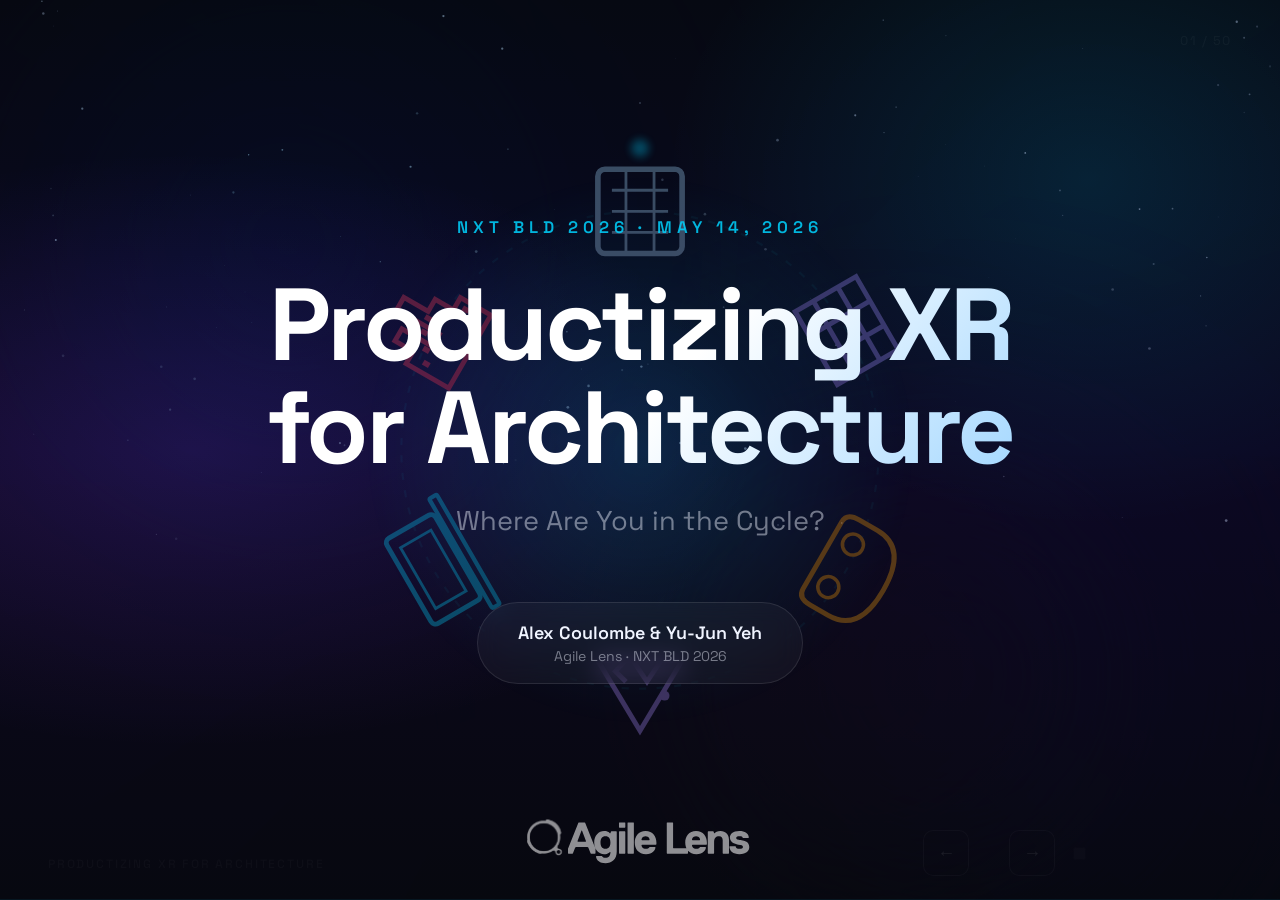
==== commit c4810d8e: "feat(asset-belt): double scroll speed on Blueprint Immersive belt (beltDuration:20000)" ====
--- a/index.html
+++ b/index.html
@@ -238,7 +238,7 @@
       // slide 34 (p46) — Origins bullets formerly lived here as a standalone slide; merged into the asset-belt overlay below.
       // slides 34–40 (p46–p52) — Origins title + bullets shown first, fade to 50%, then asset conveyor belt scrolls in from right.
       // Each beltItem has hardcoded w/h so the track has correct layout BEFORE media loads (no race conditions).
-      { layout:'asset-belt', title:'Blueprint Immersive', bigText:'First Attempt',
+      { layout:'asset-belt', title:'Blueprint Immersive', bigText:'First Attempt', beltDuration:20000,
         bigCaption:'<ul class="agenda-list"><li>FDA Theatre Planning</li><li>Datasmith runtime importing</li><li>Option toggles</li><li>Professional tool built for the industry</li></ul>',
         beltItems:[
           { type:'mp4', src:'media/nxtbld/bp-asset-35-a.mp4', w:656,  h:368  },
@@ -1680,7 +1680,7 @@
           const exitShift=sr.left-pr.right-20;
           // trackShift = whichever is more negative (so we always keep panning past center)
           const trackShift=Math.min(centerShift,exitShift);
-          const dur=40000;
+          const dur=c.beltDuration||40000;
           // Track animation: pans the whole row from off-right to exitShift (linear)
           beltAnim=track.animate([{transform:'translateX(0)'},{transform:`translateX(${trackShift}px)`}],{duration:dur,delay:bDly,easing:'linear',fill:'forwards'});
           // Last-item COUNTER animation: stays at translateX(0) until track passes centerShift, then counter-translates to keep it at center
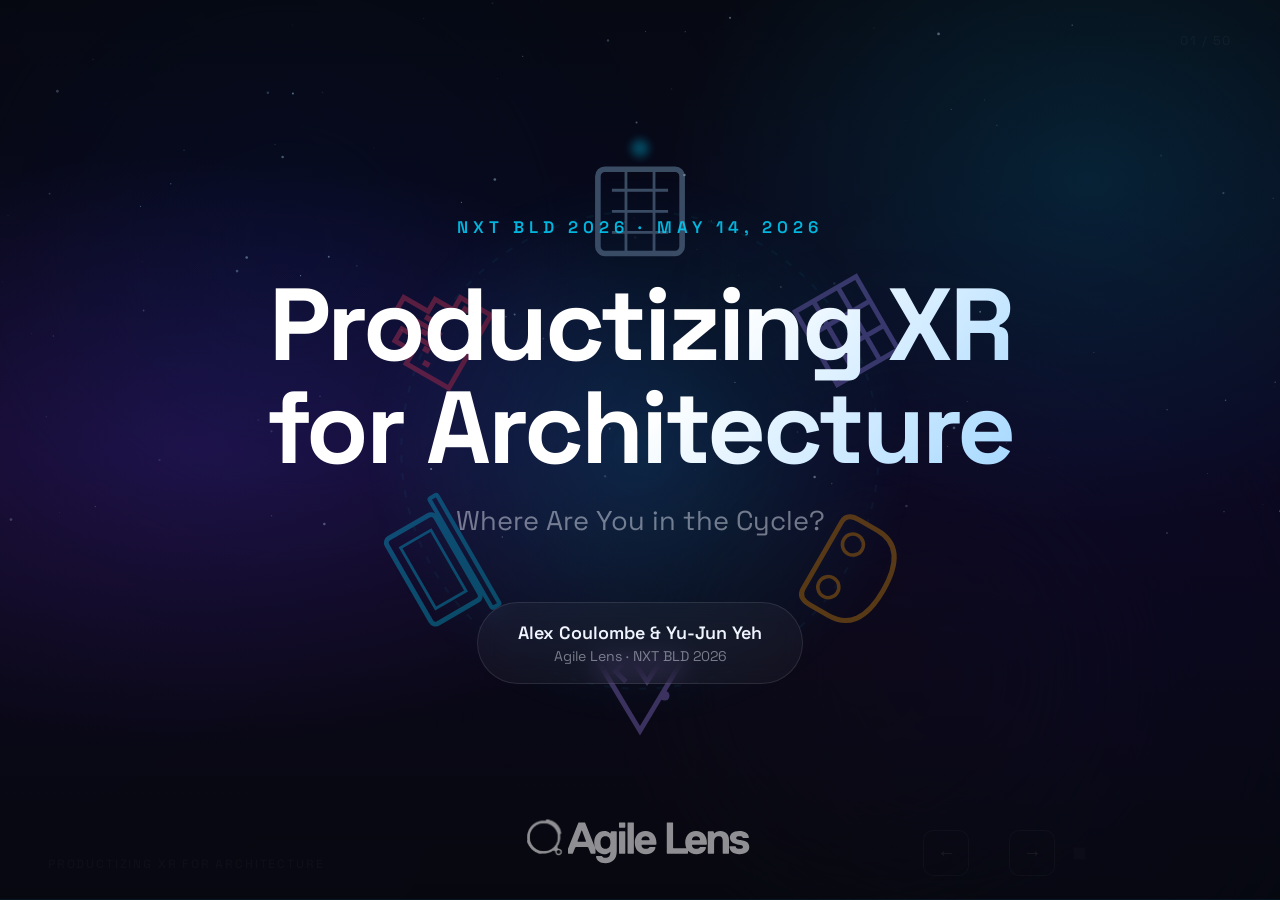
==== commit fd8d05a2: "fix(bonus): scoot monocle up + raise z-index so it isn't covered by the meta row After widening the " ====
--- a/index.html
+++ b/index.html
@@ -1773,7 +1773,7 @@
 (function(){
   const container=document.createElement('div');
   // Fade + sweep on slide enter (matches the orbit slide treatment)
-  container.style.cssText='position:absolute;left:73.5%;top:24%;width:380px;height:380px;pointer-events:auto;z-index:2;opacity:0;transform:translateX(40px) rotate(-12deg);transition:opacity 1.4s ease-out,transform 1.4s cubic-bezier(.65,0,.35,1)';
+  container.style.cssText='position:absolute;left:73.5%;top:6%;width:380px;height:380px;pointer-events:auto;z-index:5;opacity:0;transform:translateX(40px) rotate(-12deg);transition:opacity 1.4s ease-out,transform 1.4s cubic-bezier(.65,0,.35,1)';
   new MutationObserver(()=>{const on=bon.classList.contains('active');container.style.opacity=on?'1':'0';container.style.transform=on?'translateX(0) rotate(0deg)':'translateX(40px) rotate(-12deg)';}).observe(bon,{attributes:true,attributeFilter:['class']});
   if(bon.classList.contains('active')){container.style.opacity='1';container.style.transform='translateX(0) rotate(0deg)';}
   bon.appendChild(container);
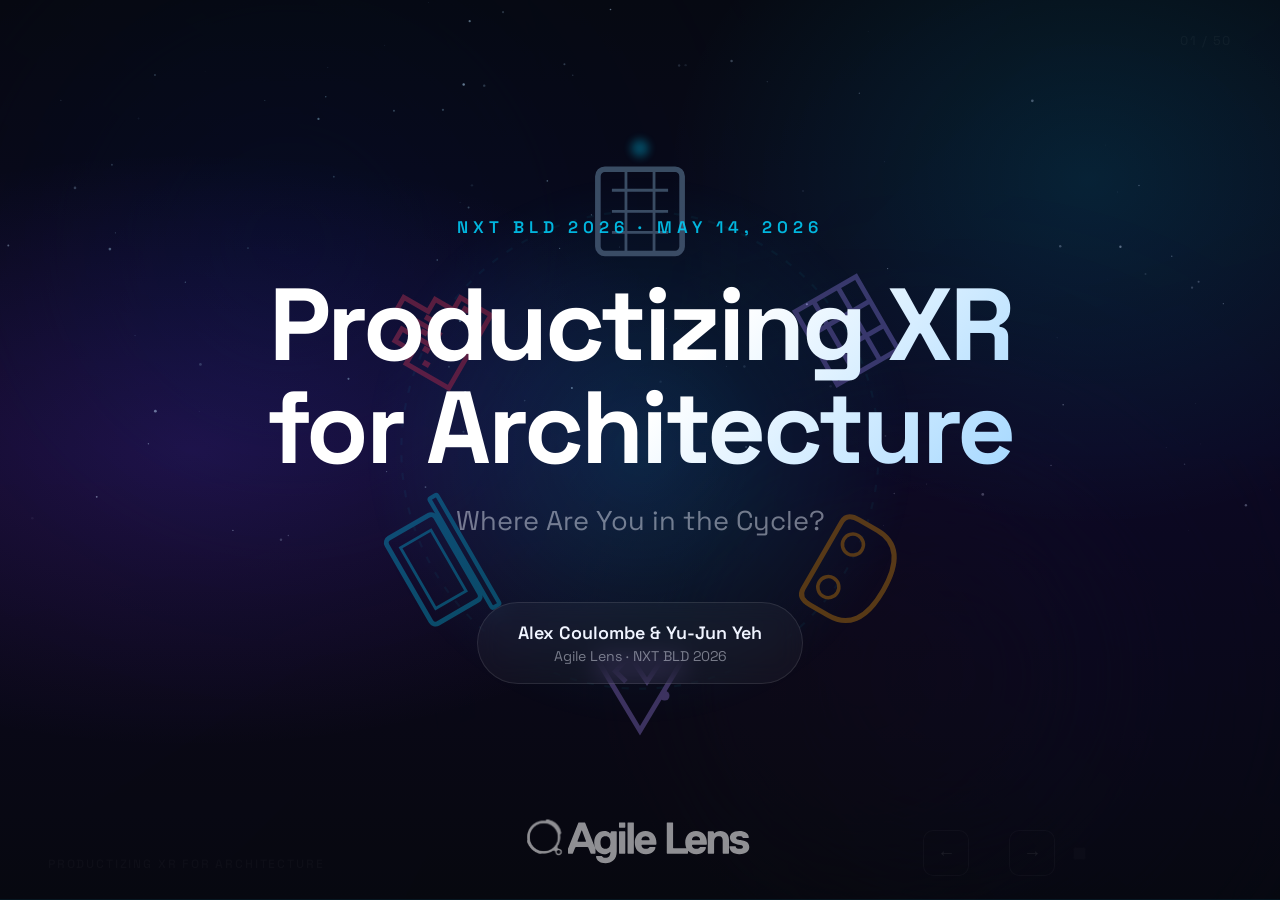
==== commit bd6f6ea9: "feat(bonus): swap 3D Three.js monocle for full-slide SVG monocle (matches slide 4) Reconciles the pa" ====
--- a/index.html
+++ b/index.html
@@ -1769,108 +1769,34 @@
 <div class="bonus-meta"><div class="qr-card"><img src="${qrSrc}" alt="QR Spatial Deck"><div class="qr-label">Spatial Deck on GitHub</div><div class="qr-badge b-amber">github.com/ibrews/spatial-deck</div></div><img class="bonus-meta-shot" src="media/nxtbld/spatial-deck-github.jpg" alt="Spatial Deck on GitHub"><img class="bonus-meta-shot bonus-meta-shot--settings" src="media/nxtbld/spatial-deck-settings.jpg" alt="Spatial Deck Creator — Presentation Settings"></div>`;}
 deck.appendChild(bon);allSlides.push(bon);
 
-// 3D Monocle on Bonus slide
+// SVG Agile Lens Monocle on Bonus slide — same construction as slide 4 (orbit), scaled bigger to engage with this slide. Replaces the prior 3D Three.js corner monocle.
 (function(){
-  const container=document.createElement('div');
-  // Fade + sweep on slide enter (matches the orbit slide treatment)
-  container.style.cssText='position:absolute;left:73.5%;top:6%;width:380px;height:380px;pointer-events:auto;z-index:5;opacity:0;transform:translateX(40px) rotate(-12deg);transition:opacity 1.4s ease-out,transform 1.4s cubic-bezier(.65,0,.35,1)';
-  new MutationObserver(()=>{const on=bon.classList.contains('active');container.style.opacity=on?'1':'0';container.style.transform=on?'translateX(0) rotate(0deg)':'translateX(40px) rotate(-12deg)';}).observe(bon,{attributes:true,attributeFilter:['class']});
-  if(bon.classList.contains('active')){container.style.opacity='1';container.style.transform='translateX(0) rotate(0deg)';}
-  bon.appendChild(container);
-  const canvas=document.createElement('canvas');
-  canvas.width=600;canvas.height=600;
-  canvas.style.cssText='width:100%;height:100%;cursor:grab';
-  canvas.style.transformBox='fill-box';canvas.style.transformOrigin='center center';canvas.style.transform='scale(0.62)';
-  container.appendChild(canvas);
-  let running=false,renderer,scene,camera,group,rafId;
-  let isDragging=false,prevMouse={x:0,y:0},autoRotate=true,resumeTimer;
-  async function init(){
-    if(running)return;
-    const THREE=await import('three');
-    scene=new THREE.Scene();
-    camera=new THREE.PerspectiveCamera(40,1,0.1,100);
-    camera.position.set(0,0,11);
-    renderer=new THREE.WebGLRenderer({canvas,alpha:true,antialias:true});
-    renderer.setSize(600,600);
-    renderer.setPixelRatio(Math.min(window.devicePixelRatio,2));
-    // Lights
-    scene.add(new THREE.AmbientLight(0x8888cc,0.5));
-    const dLight=new THREE.DirectionalLight(0xffffff,1.2);
-    dLight.position.set(5,5,5);scene.add(dLight);
-    const pLight=new THREE.PointLight(0x00d4ff,0.3);
-    pLight.position.set(0,0,2.5);scene.add(pLight);
-    // Materials
-    const ringMat=new THREE.MeshStandardMaterial({color:0xf59e0b,metalness:0.7,roughness:0.3});
-    const lensMat=new THREE.MeshStandardMaterial({color:0x00d4ff,transparent:true,opacity:0.15,metalness:0.1,roughness:0.4,side:THREE.DoubleSide});
-    const cordMat=new THREE.MeshStandardMaterial({color:0xd97706,metalness:0.6,roughness:0.35});
-    // Group — shift up slightly so the cord at y=-4.2 doesn't get cropped at the bottom of the canvas frustum
-    group=new THREE.Group();
-    group.position.y=0.6;
-    // Torus (monocle ring)
-    const torus=new THREE.Mesh(new THREE.TorusGeometry(2,0.15,24,64),ringMat);
-    group.add(torus);
-    // Lens disc
-    const lens=new THREE.Mesh(new THREE.CircleGeometry(1.85,48),lensMat);
-    group.add(lens);
-    // Cord curve
-    const curve=new THREE.CatmullRomCurve3([
-      new THREE.Vector3(0,-2,0),
-      new THREE.Vector3(-0.6,-2.8,0.3),
-      new THREE.Vector3(-1.2,-3.5,0.1),
-      new THREE.Vector3(-1.0,-4.2,-0.2)
-    ]);
-    const tube=new THREE.Mesh(new THREE.TubeGeometry(curve,20,0.06,8,false),cordMat);
-    group.add(tube);
-    // Eyepiece sphere
-    const eyepiece=new THREE.Mesh(new THREE.SphereGeometry(0.18,16,16),cordMat);
-    eyepiece.position.set(-1.0,-4.2,-0.2);
-    group.add(eyepiece);
-    scene.add(group);
-    // Drag rotation
-    canvas.addEventListener('mousedown',onDown);
-    canvas.addEventListener('touchstart',onTouchDown,{passive:false});
-    window.addEventListener('mousemove',onMove);
-    window.addEventListener('touchmove',onTouchMove,{passive:false});
-    window.addEventListener('mouseup',onUp);
-    window.addEventListener('touchend',onUp);
-    running=true;autoRotate=true;let baseX=0;
-    function animate(){
-      if(!running){rafId=null;return;}
-      if(autoRotate){
-        group.rotation.y+=0.005;
-        group.rotation.x=baseX+Math.sin(Date.now()*0.0008)*0.15;
-      } else {
-        baseX=group.rotation.x;
-      }
-      renderer.render(scene,camera);
-      rafId=requestAnimationFrame(animate);
-    }
-    rafId=requestAnimationFrame(animate);
-  }
-  function onDown(e){isDragging=true;prevMouse={x:e.clientX,y:e.clientY};canvas.style.cursor='grabbing';autoRotate=false;clearTimeout(resumeTimer);}
-  function onTouchDown(e){if(e.touches.length===1){e.preventDefault();isDragging=true;prevMouse={x:e.touches[0].clientX,y:e.touches[0].clientY};autoRotate=false;clearTimeout(resumeTimer);}}
-  function onMove(e){if(!isDragging||!group)return;const dx=e.clientX-prevMouse.x,dy=e.clientY-prevMouse.y;group.rotation.y+=dx*0.01;group.rotation.x+=dy*0.01;prevMouse={x:e.clientX,y:e.clientY};}
-  function onTouchMove(e){if(!isDragging||!group||e.touches.length!==1)return;e.preventDefault();const dx=e.touches[0].clientX-prevMouse.x,dy=e.touches[0].clientY-prevMouse.y;group.rotation.y+=dx*0.01;group.rotation.x+=dy*0.01;prevMouse={x:e.touches[0].clientX,y:e.touches[0].clientY};}
-  function onUp(){if(!isDragging)return;isDragging=false;canvas.style.cursor='grab';resumeTimer=setTimeout(()=>{autoRotate=true;},2000);}
-  function dispose(){
-    running=false;
-    if(rafId){cancelAnimationFrame(rafId);rafId=null;}
-    clearTimeout(resumeTimer);isDragging=false;autoRotate=true;
-    canvas.removeEventListener('mousedown',onDown);
-    canvas.removeEventListener('touchstart',onTouchDown);
-    window.removeEventListener('mousemove',onMove);
-    window.removeEventListener('touchmove',onTouchMove);
-    window.removeEventListener('mouseup',onUp);
-    window.removeEventListener('touchend',onUp);
-    if(renderer){renderer.dispose();renderer=null;}
-    if(scene){scene.traverse(o=>{if(o.geometry)o.geometry.dispose();if(o.material){if(Array.isArray(o.material))o.material.forEach(m=>m.dispose());else o.material.dispose();}});scene=null;}
-    group=null;camera=null;
-  }
-  new MutationObserver(()=>{
-    if(bon.classList.contains('active')){setTimeout(init,400);}
-    else if(running){dispose();}
-  }).observe(bon,{attributes:true,attributeFilter:['class']});
-  if(bon.classList.contains('active'))setTimeout(init,400);
+  const ns='http://www.w3.org/2000/svg';
+  const W=1920,H=1080,CX=W/2,CY=540,monocleR=380;
+  const svg=document.createElementNS(ns,'svg');
+  svg.setAttribute('viewBox',`0 0 ${W} ${H}`);svg.setAttribute('preserveAspectRatio','xMidYMid meet');
+  svg.style.cssText='position:absolute;inset:0;width:100%;height:100%;pointer-events:none;z-index:1;opacity:0;transition:opacity 1.6s ease-out';
+  // Ring strokes — sweep in clockwise from 12 o'clock via stroke-dashoffset (same trick as slide 4)
+  const CIRC=2*Math.PI*monocleR;
+  const ring1=document.createElementNS(ns,'circle');ring1.setAttribute('cx',CX);ring1.setAttribute('cy',CY);ring1.setAttribute('r',monocleR);ring1.setAttribute('fill','none');ring1.setAttribute('stroke','rgba(255,255,255,.10)');ring1.setAttribute('stroke-width','42');ring1.setAttribute('stroke-linecap','round');ring1.setAttribute('stroke-dasharray',CIRC);ring1.setAttribute('stroke-dashoffset',CIRC);ring1.setAttribute('transform',`rotate(-90 ${CX} ${CY})`);ring1.style.transition='stroke-dashoffset 1.8s cubic-bezier(.65,0,.35,1)';svg.appendChild(ring1);
+  const ring2=document.createElementNS(ns,'circle');ring2.setAttribute('cx',CX);ring2.setAttribute('cy',CY);ring2.setAttribute('r',monocleR);ring2.setAttribute('fill','none');ring2.setAttribute('stroke','rgba(245,158,11,.08)');ring2.setAttribute('stroke-width','54');ring2.setAttribute('stroke-linecap','round');ring2.setAttribute('stroke-dasharray',CIRC);ring2.setAttribute('stroke-dashoffset',CIRC);ring2.setAttribute('transform',`rotate(-90 ${CX} ${CY})`);ring2.style.transition='stroke-dashoffset 1.8s cubic-bezier(.65,0,.35,1) .15s';svg.appendChild(ring2);
+  // Hinge nubs — two small circles on the upper-right shoulders (angles -1.41 and -0.2 — copied from slide 4 so the alignment is identical)
+  const hr=monocleR+24;[-1.41,-0.2].forEach(a=>{const hx=CX+hr*Math.cos(a),hy=CY+hr*Math.sin(a);const h=document.createElementNS(ns,'circle');h.setAttribute('cx',hx);h.setAttribute('cy',hy);h.setAttribute('r','13');h.setAttribute('fill','none');h.setAttribute('stroke','rgba(255,255,255,.12)');h.setAttribute('stroke-width','8');svg.appendChild(h);});
+  // Cord + eyepiece — positioned using the same PNG geometry as slide 4 (ring center 407/432, eyepiece center 775/788 in PNG-space) scaled to our larger monocleR
+  const mScale=monocleR/374,eyeDx=(775-407)*mScale,eyeDy=(788-432)*mScale,ex=CX+eyeDx,ey=CY+eyeDy,eyeAngle=Math.atan2(eyeDy,eyeDx),cs={x:CX+monocleR*Math.cos(eyeAngle),y:CY+monocleR*Math.sin(eyeAngle)},ctrl={x:(cs.x+ex)/2+24*Math.cos(eyeAngle+Math.PI/2),y:(cs.y+ey)/2+24*Math.sin(eyeAngle+Math.PI/2)};
+  const cord=document.createElementNS(ns,'path');cord.setAttribute('d',`M${cs.x} ${cs.y} Q${ctrl.x} ${ctrl.y} ${ex} ${ey}`);cord.setAttribute('fill','none');cord.setAttribute('stroke','rgba(245,158,11,.22)');cord.setAttribute('stroke-width','7');cord.setAttribute('stroke-linecap','round');svg.appendChild(cord);
+  const ep=document.createElementNS(ns,'circle');ep.setAttribute('cx',ex);ep.setAttribute('cy',ey);ep.setAttribute('r','28');ep.setAttribute('fill','none');ep.setAttribute('stroke','rgba(245,158,11,.3)');ep.setAttribute('stroke-width','8');svg.appendChild(ep);
+  // Pulsing white-monocle PNG overlay (the same brand mark slide 4 uses) — sits on top of the ring strokes and gently pulses while the slide is active
+  const imgW=852,imgH=877,ringCX=407,ringCY=432,ms=mScale,mW=imgW*ms,mH=imgH*ms,mX=CX-ringCX*ms,mY=CY-ringCY*ms;
+  const pulseImg=document.createElementNS(ns,'image');pulseImg.setAttribute('href','monocle-white.png');pulseImg.setAttribute('x',mX+2);pulseImg.setAttribute('y',mY-8);pulseImg.setAttribute('width',mW);pulseImg.setAttribute('height',mH);pulseImg.setAttribute('opacity','0');svg.appendChild(pulseImg);
+  let pulseT=0,pulseRunning=false;
+  function pulseStep(){if(!pulseRunning)return;pulseT+=.02;pulseImg.setAttribute('opacity',(0.05+0.05*Math.sin(pulseT)).toFixed(3));requestAnimationFrame(pulseStep);}
+  // Insert behind everything else on the bonus slide
+  bon.insertBefore(svg,bon.firstChild);
+  function onEnter(){svg.style.opacity='1';ring1.setAttribute('stroke-dashoffset','0');ring2.setAttribute('stroke-dashoffset','0');if(!pulseRunning){pulseRunning=true;pulseT=0;requestAnimationFrame(pulseStep);}}
+  function onExit(){svg.style.opacity='0';ring1.setAttribute('stroke-dashoffset',CIRC);ring2.setAttribute('stroke-dashoffset',CIRC);pulseRunning=false;}
+  new MutationObserver(()=>{if(bon.classList.contains('active'))onEnter();else onExit();}).observe(bon,{attributes:true,attributeFilter:['class']});
+  if(bon.classList.contains('active'))onEnter();
 })();
 
 // Map
@@ -4045,7 +3971,6 @@
   .pipe-d { background:radial-gradient(ellipse at 25% 30%, rgba(20,28,48,.5), rgba(6,8,16,1) 80%); padding:4.5% 5%; box-sizing:border-box; }
 
   /* Mouse-reactive translation. JS sets --mx/--my on .pipe-a from cursor position (range -0.5..0.5). The translate CSS property composes with the animation transform, so this layers on top of drift + engulf cleanly. */
-  .pipe-a { --mx:0; --my:0; }
   .pipe-a .ab-wrap { translate:calc(var(--mx) * 5vw) calc(var(--my) * 4vh); transition:translate .55s ease-out; }
   .pipe-a .pw-o    { translate:calc(var(--mx) * 7vw) calc(var(--my) * 5vh); transition:translate .50s ease-out; }
   .pipe-a .cg      { translate:calc(var(--mx) * 9vw) calc(var(--my) * 7vh); transition:translate .45s ease-out; }
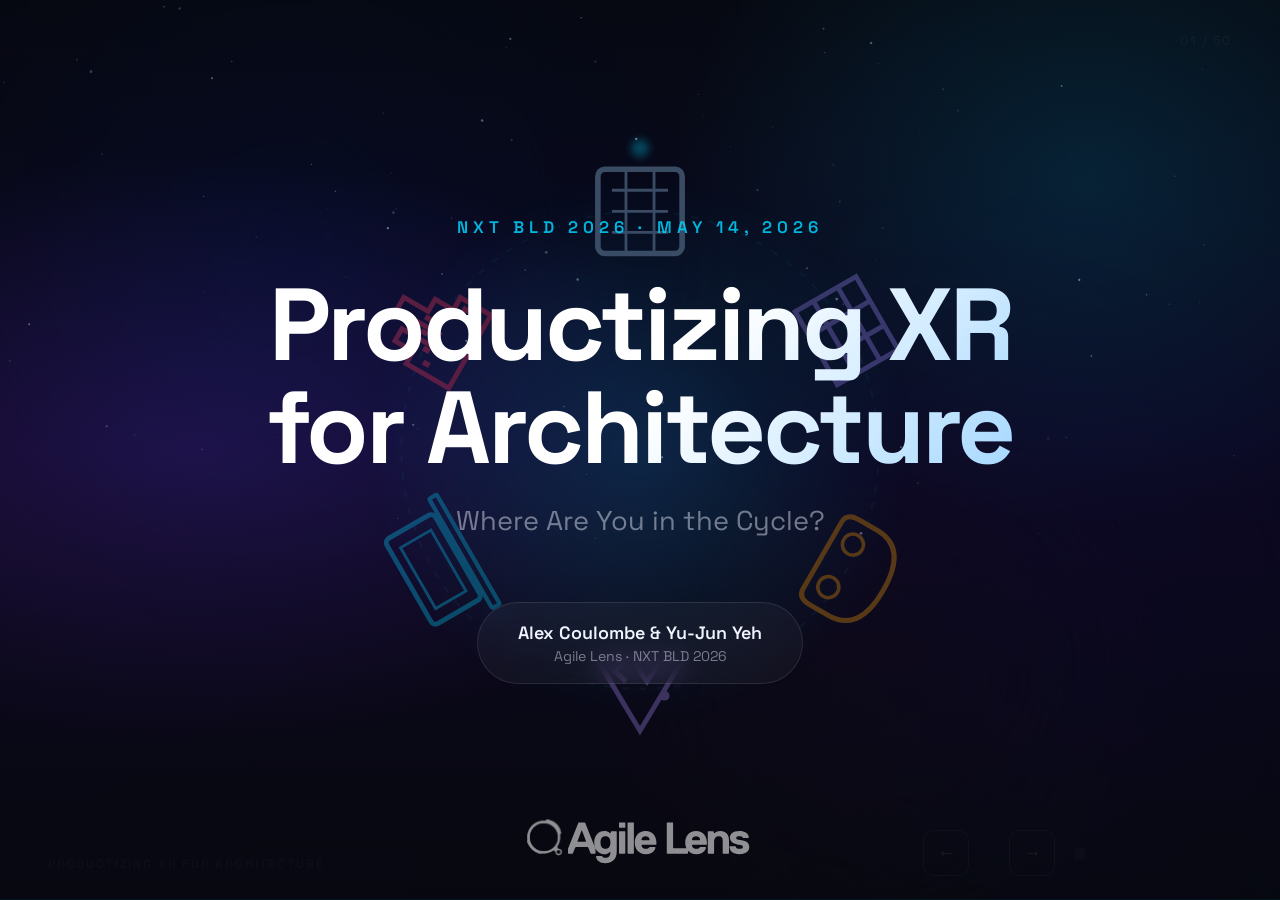
==== commit af05b4f8: "fix(annotations): preserve original source text across re-edits When re-editing the same element, or" ====
--- a/index.html
+++ b/index.html
@@ -2834,7 +2834,7 @@
 document.addEventListener('click',e=>{if(!window._moveMode)return;const a=e.target.closest('a');if(a&&!a.closest('#move-hud,#anno-panel,#anim-scrub-bar')){e.preventDefault();e.stopPropagation();}},true);
 // Text editing
 let editEl=null;
-function endEdit(save){if(!editEl)return;const el=editEl;const newText=el.innerText;const origText=el.dataset.origText??'';editEl=null;el.removeAttribute('contenteditable');delete el.dataset.origText;el.blur();document.body.classList.remove('edit-text');if(save&&newText!==origText){const sel=aSel(el),ctx=aCtx(el);const sl=el.closest('.slide');let posInfo='';if(sl){const sr=sl.getBoundingClientRect(),er=el.getBoundingClientRect();const pctL=((er.left-sr.left)/sr.width*100).toFixed(1);const pctT=((er.top-sr.top)/sr.height*100).toFixed(1);const idx=[...document.querySelectorAll('#deck > .slide')].indexOf(sl);posInfo=`left:${pctL}%, top:${pctT}% on slide #${idx+1}`;}const arr=aL();const existing=arr.findIndex(a=>a.type==='text-edit'&&a.selector===sel);const entry={selector:sel,context:ctx||'',text:`TEXT EDIT: "${origText.slice(0,60).replace(/\n/g,'↵')}…" → "${newText.slice(0,60).replace(/\n/g,'↵')}"`,newText,origText,timestamp:new Date().toISOString(),type:'text-edit'};if(posInfo)entry.position=posInfo;if(existing>=0)arr[existing]=entry;else arr.push(entry);aS(arr);aRender();annoToast('Text edit saved');}else if(save){annoToast('Text saved');}}
+function endEdit(save){if(!editEl)return;const el=editEl;const newText=el.innerText;const origText=el.dataset.origText??'';editEl=null;el.removeAttribute('contenteditable');delete el.dataset.origText;el.blur();document.body.classList.remove('edit-text');if(save&&newText!==origText){const sel=aSel(el),ctx=aCtx(el);const sl=el.closest('.slide');let posInfo='';if(sl){const sr=sl.getBoundingClientRect(),er=el.getBoundingClientRect();const pctL=((er.left-sr.left)/sr.width*100).toFixed(1);const pctT=((er.top-sr.top)/sr.height*100).toFixed(1);const idx=[...document.querySelectorAll('#deck > .slide')].indexOf(sl);posInfo=`left:${pctL}%, top:${pctT}% on slide #${idx+1}`;}const arr=aL();const existing=arr.findIndex(a=>a.type==='text-edit'&&a.selector===sel);const sourceOrig=(existing>=0&&arr[existing].origText)?arr[existing].origText:origText;const entry={selector:sel,context:ctx||'',text:`TEXT EDIT: "${sourceOrig.slice(0,60).replace(/\n/g,'↵')}…" → "${newText.slice(0,60).replace(/\n/g,'↵')}"`,newText,origText:sourceOrig,timestamp:new Date().toISOString(),type:'text-edit'};if(posInfo)entry.position=posInfo;if(existing>=0)arr[existing]=entry;else arr.push(entry);aS(arr);aRender();annoToast('Text edit saved');}else if(save){annoToast('Text saved');}}
 document.addEventListener('dblclick',e=>{if(!window._moveMode)return;if(e.target.closest('#move-hud,#anno-panel,#anim-scrub-bar,#slide-grid,#move-toggle,#anno-toggle'))return;const el=e.target;if(el.closest('svg')){annoToast('SVG not editable');return;}e.preventDefault();e.stopPropagation();if(editEl&&editEl!==el)endEdit(true);editEl=el;el.dataset.origText=el.innerText;el.setAttribute('contenteditable','true');document.body.classList.add('edit-text');el.focus();const r=document.createRange();r.selectNodeContents(el);const s=window.getSelection();s.removeAllRanges();s.addRange(r);},true);
 document.addEventListener('keydown',e=>{if(!editEl)return;if(e.key==='Escape'){e.preventDefault();endEdit(false);}if(e.key==='Enter'&&(e.metaKey||e.ctrlKey)){e.preventDefault();endEdit(true);}if(e.key==='Enter'&&e.shiftKey&&!e.metaKey&&!e.ctrlKey){e.preventDefault();document.execCommand('insertLineBreak');return;}if(e.key==='Enter'&&!e.metaKey&&!e.ctrlKey&&!e.shiftKey&&editEl.tagName==='LI'){e.preventDefault();endEdit(true);const li=document.createElement('li');li.textContent='';editEl.after(li);editEl=li;li.setAttribute('contenteditable','true');document.body.classList.add('edit-text');li.focus();}if(e.key==='Backspace'&&editEl.tagName==='LI'&&editEl.innerText.trim()===''){e.preventDefault();const prev=editEl.previousElementSibling;editEl.removeAttribute('contenteditable');editEl.parentElement?.removeChild(editEl);editEl=null;if(prev){editEl=prev;prev.setAttribute('contenteditable','true');document.body.classList.add('edit-text');prev.focus();}else document.body.classList.remove('edit-text');}},true);
 document.addEventListener('mousedown',e=>{if(editEl&&!e.target.closest('[contenteditable="true"]'))endEdit(true);},true);
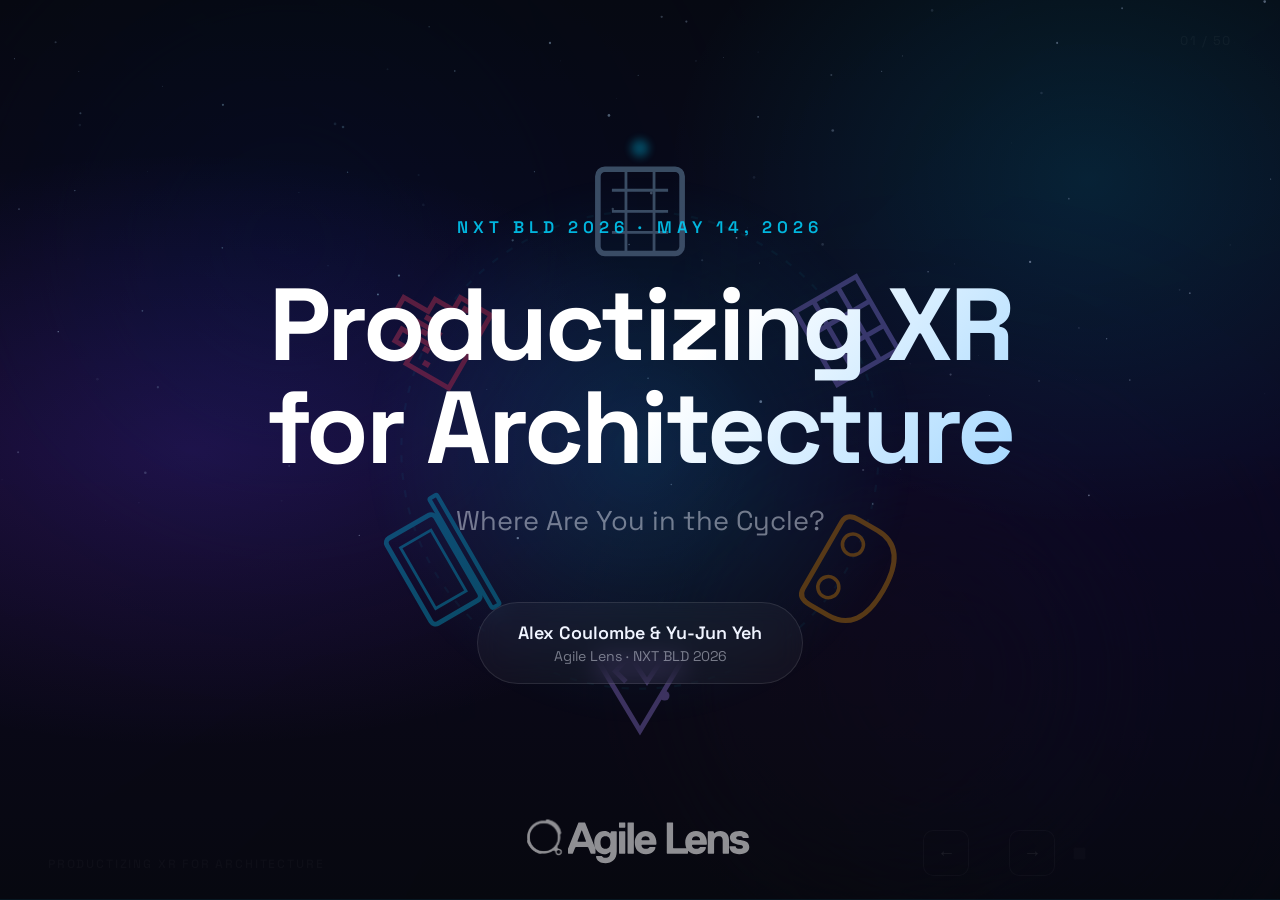
==== commit 5ee58365: "fix(mobile): landscape viewport scaling + nav z-index + double-tap - Inline head script: sets viewpo" ====
--- a/index.html
+++ b/index.html
@@ -3,6 +3,7 @@
 <head>
 <meta charset="UTF-8">
 <meta name="viewport" content="width=device-width, initial-scale=1.0">
+<script>(function(){var m=document.querySelector('meta[name="viewport"]');if(m&&window.matchMedia('(pointer:coarse)').matches&&window.innerWidth>window.innerHeight)m.content='width=1280,initial-scale=1.0';}());</script>
 <title>Productizing XR for Architecture — NXT BLD 2026</title>
 <meta name="description" content="Where Are You in the Cycle? — a framework for turning repeated client wins into reusable spatial products. NXT BLD 2026 · Agile Lens.">
 <meta property="og:title" content="Productizing XR for Architecture — NXT BLD 2026">
@@ -622,7 +623,7 @@
 @keyframes closeSpritePop{0%{opacity:0;transform:translateY(-20px) scale(.3)}55%{opacity:1;transform:translateY(4px) scale(1.1)}80%{transform:translateY(0) scale(.96)}100%{opacity:1;transform:translateY(0) scale(1)}}
 #counter{position:fixed;top:32px;right:48px;z-index:20;font-size:clamp(.72rem,1vw,.95rem);font-weight:500;letter-spacing:.12em;color:rgba(255,255,255,.25)}
 #brand{position:fixed;bottom:28px;left:48px;z-index:20;font-size:clamp(.68rem,.95vw,.9rem);font-weight:600;letter-spacing:.15em;text-transform:uppercase;color:rgba(255,255,255,.18)}
-.nav-arrows{position:fixed;bottom:24px;right:160px;z-index:20;display:flex;gap:10px;align-items:center}
+.nav-arrows{position:fixed;bottom:24px;right:160px;z-index:100;display:flex;gap:10px;align-items:center}
 .nav-playing{width:20px;height:20px;border:2px solid rgba(0,212,255,.3);border-top-color:var(--teal);border-radius:50%;opacity:0;transition:opacity .2s;pointer-events:none}
 .nav-playing.active{opacity:1;animation:navSpin .8s linear infinite}
 @keyframes navSpin{to{transform:rotate(360deg)}}
@@ -2547,7 +2548,7 @@
 });
 let touchX=0,touchY=0,touchT=0,lastTapT=0;
 document.addEventListener('touchstart',e=>{if(document.body.classList.contains('notes-mode'))return;touchX=e.touches[0].clientX;touchY=e.touches[0].clientY;touchT=Date.now();},{passive:true});
-document.addEventListener('touchend',e=>{if(document.body.classList.contains('notes-mode'))return;const dx=e.changedTouches[0].clientX-touchX;const dy=e.changedTouches[0].clientY-touchY;const dt=Date.now()-touchT;if(Math.abs(dx)>50&&Math.abs(dx)>Math.abs(dy)){lastTapT=0;dx<0?(window._arrowSubstep!==false&&advanceStep()?0:goNext()):goPrev();}else if(Math.abs(dx)<15&&Math.abs(dy)<15&&dt<300){lastTapT=Date.now();if(window._arrowSubstep!==false&&advanceStep())return;goNext();}},{passive:true});
+document.addEventListener('touchend',e=>{if(document.body.classList.contains('notes-mode'))return;const dx=e.changedTouches[0].clientX-touchX;const dy=e.changedTouches[0].clientY-touchY;const dt=Date.now()-touchT;if(Math.abs(dx)>50&&Math.abs(dx)>Math.abs(dy)){lastTapT=0;dx<0?(window._arrowSubstep!==false&&advanceStep()?0:goNext()):goPrev();}else if(Math.abs(dx)<15&&Math.abs(dy)<15&&dt<300){const now=Date.now();const dbl=now-lastTapT<300;lastTapT=now;if(dbl){lastTapT=0;goNext();}else if(window._arrowSubstep!==false&&advanceStep())return;else goNext();}},{passive:true});
 // Double-click (desktop): advance substep or next event — same as arrow/tap
 document.addEventListener('dblclick',e=>{
   if(window._moveMode)return;
@@ -2577,6 +2578,7 @@
 _mobileBtn();
 if(_paramMode!=='edit'){const at=document.getElementById('anno-toggle');if(at)at.style.display='none';const mt=document.getElementById('move-toggle');if(mt)mt.style.display='none';}
 if(_wantLandscape){const lo=document.createElement('div');lo.id='landscape-prompt';lo.innerHTML='<div style="text-align:center"><div style="font-size:2.5rem;margin-bottom:12px">\ud83d\udcf1\u2194\ufe0f</div><div style="font-size:1.1rem;font-weight:600;letter-spacing:.1em">Please rotate your device<br>to landscape mode</div></div>';lo.style.cssText='position:fixed;inset:0;z-index:9999;background:var(--bg,#060810);color:var(--text,#f0f4ff);display:none;align-items:center;justify-content:center;font-family:var(--font)';document.body.appendChild(lo);function checkO(){lo.style.display=window.innerHeight>window.innerWidth?'flex':'none';}checkO();window.addEventListener('resize',checkO);screen.orientation?.addEventListener('change',checkO);}
+(function(){const m=document.querySelector('meta[name="viewport"]');if(!m||!window.matchMedia('(pointer:coarse)').matches)return;function u(){m.content=window.innerWidth>window.innerHeight?'width=1280,initial-scale=1.0':'width=device-width,initial-scale=1.0';}window.addEventListener('resize',u);screen.orientation?.addEventListener('change',()=>setTimeout(u,120));})();
 
 // Slide grid
 function buildGrid(){const g=document.getElementById('slide-grid');g.innerHTML='';allSlides.forEach((s,i)=>{const t=document.createElement('div');const ty=s.dataset.type||'slide';let c='sg-thumb';if(i===current)c+=' active';if(s.dataset.hidden==='1')c+=' slide-hidden';if(ty==='bonus')c+=' sg-bonus';t.className=c;const lb=ty==='lesson'?(s.dataset.ln?`L${s.dataset.ln}`:'LESSON'):ty==='case'?`${s.dataset.year}`:ty.toUpperCase();t.innerHTML=`<span class="sg-num">${String(i).padStart(2,'0')}</span><span class="sg-label">${lb}</span>`;t.addEventListener('click',e=>{if(e.ctrlKey||e.metaKey){s.dataset.hidden=s.dataset.hidden==='1'?'':'1';buildGrid();return;}goTo(i);});g.appendChild(t);});const a=g.querySelector('.active');if(a)a.scrollIntoView({behavior:'smooth',block:'nearest',inline:'center'});}
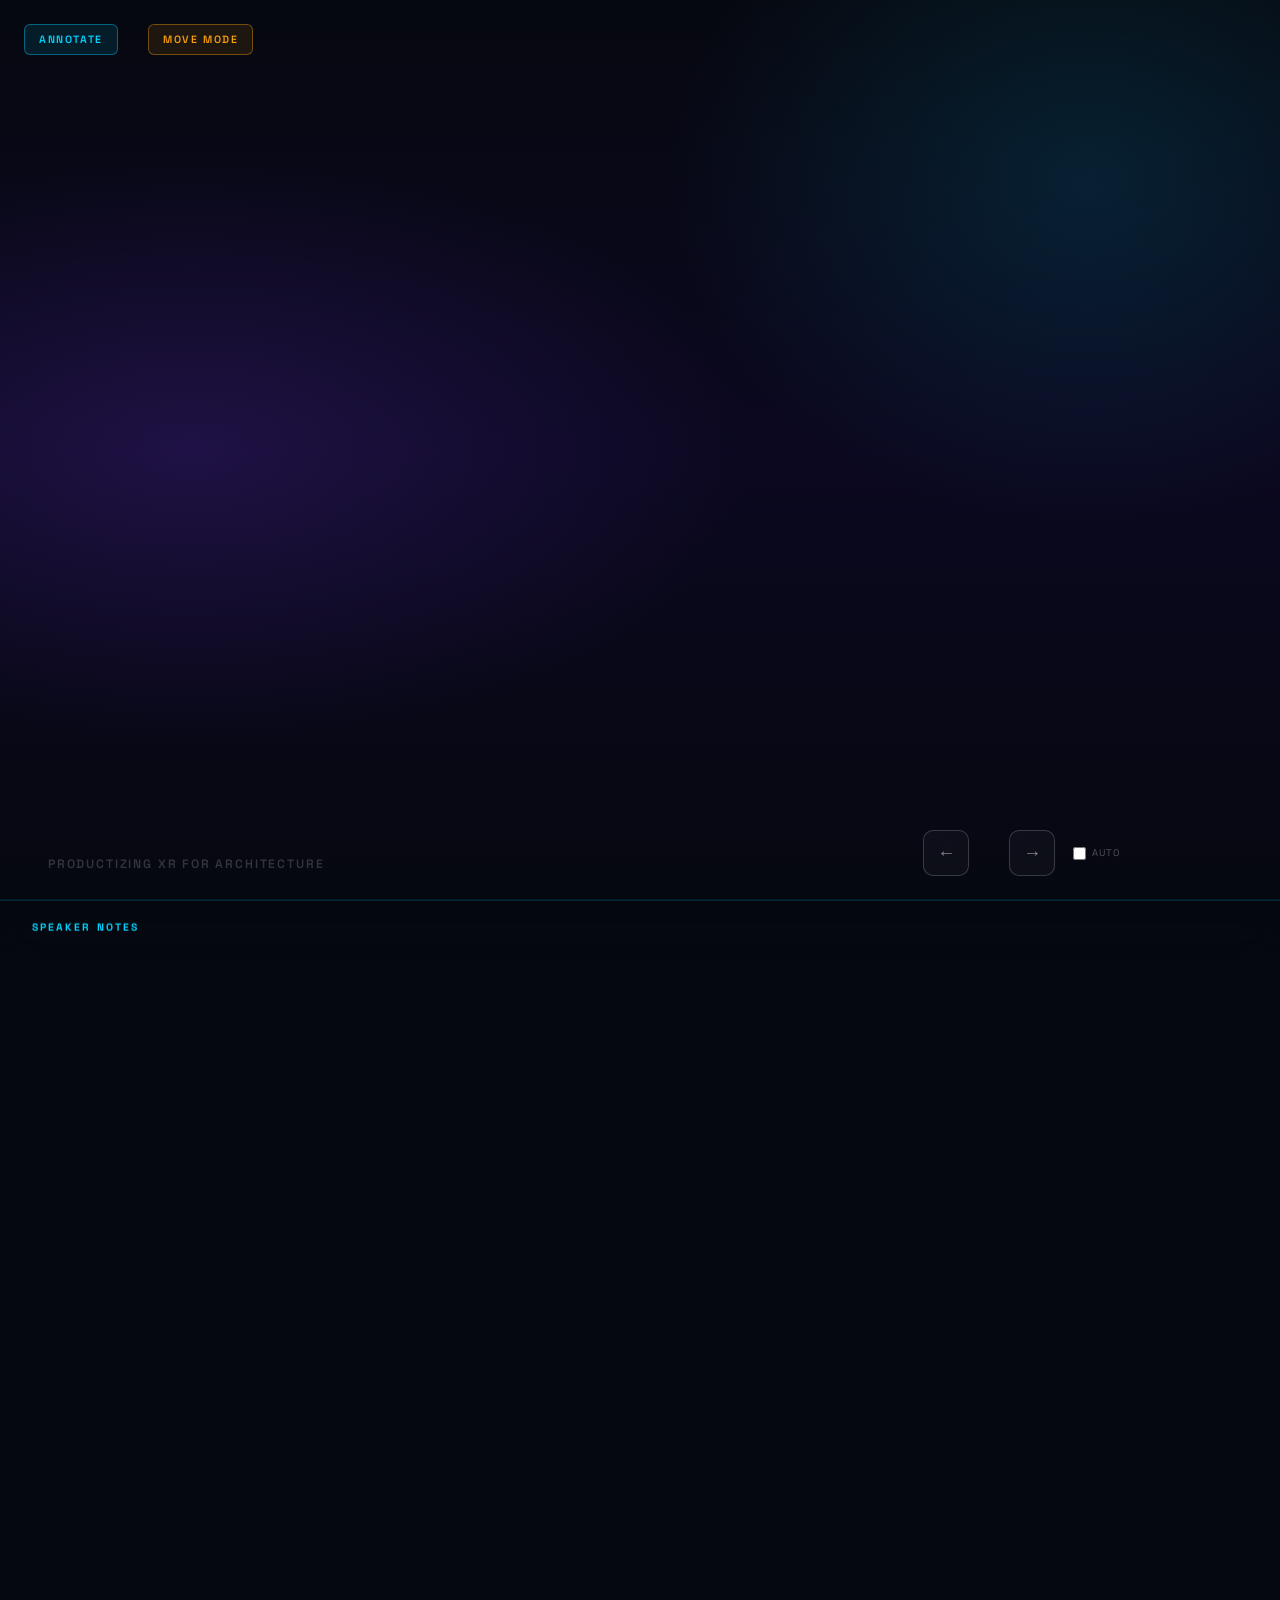
==== commit 0906b423: "fix(mobile): remove double-tap, add pinch guard, zoom-out, fullscreen btn" ====
--- a/index.html
+++ b/index.html
@@ -3,7 +3,7 @@
 <head>
 <meta charset="UTF-8">
 <meta name="viewport" content="width=device-width, initial-scale=1.0">
-<script>(function(){var m=document.querySelector('meta[name="viewport"]');if(m&&window.matchMedia('(pointer:coarse)').matches&&window.innerWidth>window.innerHeight)m.content='width=1280,initial-scale=1.0';}());</script>
+<script>(function(){var m=document.querySelector('meta[name="viewport"]');if(m&&window.matchMedia('(pointer:coarse)').matches&&window.innerWidth>window.innerHeight)m.content='width=1280,initial-scale=1.0,minimum-scale=0.3,user-scalable=yes';}());</script>
 <title>Productizing XR for Architecture — NXT BLD 2026</title>
 <meta name="description" content="Where Are You in the Cycle? — a framework for turning repeated client wins into reusable spatial products. NXT BLD 2026 · Agile Lens.">
 <meta property="og:title" content="Productizing XR for Architecture — NXT BLD 2026">
@@ -2546,9 +2546,9 @@
   if((e.key==='h'||e.key==='H')&&!e.target.closest('input,textarea,[contenteditable]')){e.preventDefault();document.body.classList.toggle('presentation-mode');_mobileBtn();}
   if((e.key==='/'||(e.metaKey&&e.key==='f')||(e.ctrlKey&&e.key==='f'))&&!e.target.closest('input,textarea')){e.preventDefault();openSearch();}
 });
-let touchX=0,touchY=0,touchT=0,lastTapT=0;
-document.addEventListener('touchstart',e=>{if(document.body.classList.contains('notes-mode'))return;touchX=e.touches[0].clientX;touchY=e.touches[0].clientY;touchT=Date.now();},{passive:true});
-document.addEventListener('touchend',e=>{if(document.body.classList.contains('notes-mode'))return;const dx=e.changedTouches[0].clientX-touchX;const dy=e.changedTouches[0].clientY-touchY;const dt=Date.now()-touchT;if(Math.abs(dx)>50&&Math.abs(dx)>Math.abs(dy)){lastTapT=0;dx<0?(window._arrowSubstep!==false&&advanceStep()?0:goNext()):goPrev();}else if(Math.abs(dx)<15&&Math.abs(dy)<15&&dt<300){const now=Date.now();const dbl=now-lastTapT<300;lastTapT=now;if(dbl){lastTapT=0;goNext();}else if(window._arrowSubstep!==false&&advanceStep())return;else goNext();}},{passive:true});
+let touchX=0,touchY=0,touchT=0,lastTapT=0,wasPinch=false;
+document.addEventListener('touchstart',e=>{if(document.body.classList.contains('notes-mode'))return;if(e.touches.length>1){wasPinch=true;return;}touchX=e.touches[0].clientX;touchY=e.touches[0].clientY;touchT=Date.now();},{passive:true});
+document.addEventListener('touchend',e=>{if(document.body.classList.contains('notes-mode'))return;if(wasPinch){if(e.touches.length===0)wasPinch=false;return;}const dx=e.changedTouches[0].clientX-touchX;const dy=e.changedTouches[0].clientY-touchY;const dt=Date.now()-touchT;if(Math.abs(dx)>50&&Math.abs(dx)>Math.abs(dy)){lastTapT=0;dx<0?(window._arrowSubstep!==false&&advanceStep()?0:goNext()):goPrev();}else if(Math.abs(dx)<15&&Math.abs(dy)<15&&dt<300){if(window._arrowSubstep!==false&&advanceStep())return;goNext();}},{passive:true});
 // Double-click (desktop): advance substep or next event — same as arrow/tap
 document.addEventListener('dblclick',e=>{
   if(window._moveMode)return;
@@ -2578,7 +2578,7 @@
 _mobileBtn();
 if(_paramMode!=='edit'){const at=document.getElementById('anno-toggle');if(at)at.style.display='none';const mt=document.getElementById('move-toggle');if(mt)mt.style.display='none';}
 if(_wantLandscape){const lo=document.createElement('div');lo.id='landscape-prompt';lo.innerHTML='<div style="text-align:center"><div style="font-size:2.5rem;margin-bottom:12px">\ud83d\udcf1\u2194\ufe0f</div><div style="font-size:1.1rem;font-weight:600;letter-spacing:.1em">Please rotate your device<br>to landscape mode</div></div>';lo.style.cssText='position:fixed;inset:0;z-index:9999;background:var(--bg,#060810);color:var(--text,#f0f4ff);display:none;align-items:center;justify-content:center;font-family:var(--font)';document.body.appendChild(lo);function checkO(){lo.style.display=window.innerHeight>window.innerWidth?'flex':'none';}checkO();window.addEventListener('resize',checkO);screen.orientation?.addEventListener('change',checkO);}
-(function(){const m=document.querySelector('meta[name="viewport"]');if(!m||!window.matchMedia('(pointer:coarse)').matches)return;function u(){m.content=window.innerWidth>window.innerHeight?'width=1280,initial-scale=1.0':'width=device-width,initial-scale=1.0';}window.addEventListener('resize',u);screen.orientation?.addEventListener('change',()=>setTimeout(u,120));})();
+(function(){const m=document.querySelector('meta[name="viewport"]');if(!m||!window.matchMedia('(pointer:coarse)').matches)return;function u(){m.content=window.innerWidth>window.innerHeight?'width=1280,initial-scale=1.0,minimum-scale=0.3,user-scalable=yes':'width=device-width,initial-scale=1.0';}window.addEventListener('resize',u);screen.orientation?.addEventListener('change',()=>setTimeout(u,120));})();
 
 // Slide grid
 function buildGrid(){const g=document.getElementById('slide-grid');g.innerHTML='';allSlides.forEach((s,i)=>{const t=document.createElement('div');const ty=s.dataset.type||'slide';let c='sg-thumb';if(i===current)c+=' active';if(s.dataset.hidden==='1')c+=' slide-hidden';if(ty==='bonus')c+=' sg-bonus';t.className=c;const lb=ty==='lesson'?(s.dataset.ln?`L${s.dataset.ln}`:'LESSON'):ty==='case'?`${s.dataset.year}`:ty.toUpperCase();t.innerHTML=`<span class="sg-num">${String(i).padStart(2,'0')}</span><span class="sg-label">${lb}</span>`;t.addEventListener('click',e=>{if(e.ctrlKey||e.metaKey){s.dataset.hidden=s.dataset.hidden==='1'?'':'1';buildGrid();return;}goTo(i);});g.appendChild(t);});const a=g.querySelector('.active');if(a)a.scrollIntoView({behavior:'smooth',block:'nearest',inline:'center'});}
@@ -2953,7 +2953,10 @@
 document.getElementById('pn-remain').textContent=d.remaining;
 document.getElementById('pn-pace-icon').textContent=d.paceIcon;
 }};
-<\/script></body></html>`);
+<\/script><style>#fs-btn{display:none;position:fixed;top:12px;left:12px;z-index:1001;width:36px;height:36px;border-radius:50%;border:1px solid rgba(255,255,255,.2);background:rgba(255,255,255,.06);color:rgba(255,255,255,.5);font-size:18px;cursor:pointer;backdrop-filter:blur(6px);align-items:center;justify-content:center}@media(pointer:coarse){#fs-btn{display:flex}}body.presentation-mode #fs-btn{opacity:.15}</style>
+<button id="fs-btn" title="Fullscreen">⛶</button>
+<script>(function(){const btn=document.getElementById('fs-btn');if(!btn)return;function showToast(msg){let t=document.getElementById('anno-toast')||document.getElementById('_fs-toast');if(!t){t=document.createElement('div');t.id='_fs-toast';t.style.cssText='position:fixed;bottom:100px;left:50%;transform:translateX(-50%);background:#00d4ff;color:#060810;padding:10px 18px;border-radius:6px;font-size:.72rem;font-weight:600;z-index:10003;opacity:0;transition:opacity .3s;pointer-events:none;font-family:sans-serif';document.body.appendChild(t);}t.textContent=msg;t.style.opacity=1;setTimeout(()=>t.style.opacity=0,3500);}btn.addEventListener('click',async()=>{if(document.fullscreenElement){await document.exitFullscreen().catch(()=>{});return;}try{await document.documentElement.requestFullscreen({navigationUI:'hide'});}catch(e){showToast('Add to Home Screen for fullscreen');}});document.addEventListener('fullscreenchange',()=>{btn.textContent=document.fullscreenElement?'✕':'⛶';});}());</script>
+</body></html>`);
   _notesWin.document.close();
   sendNotesUpdate();
 }
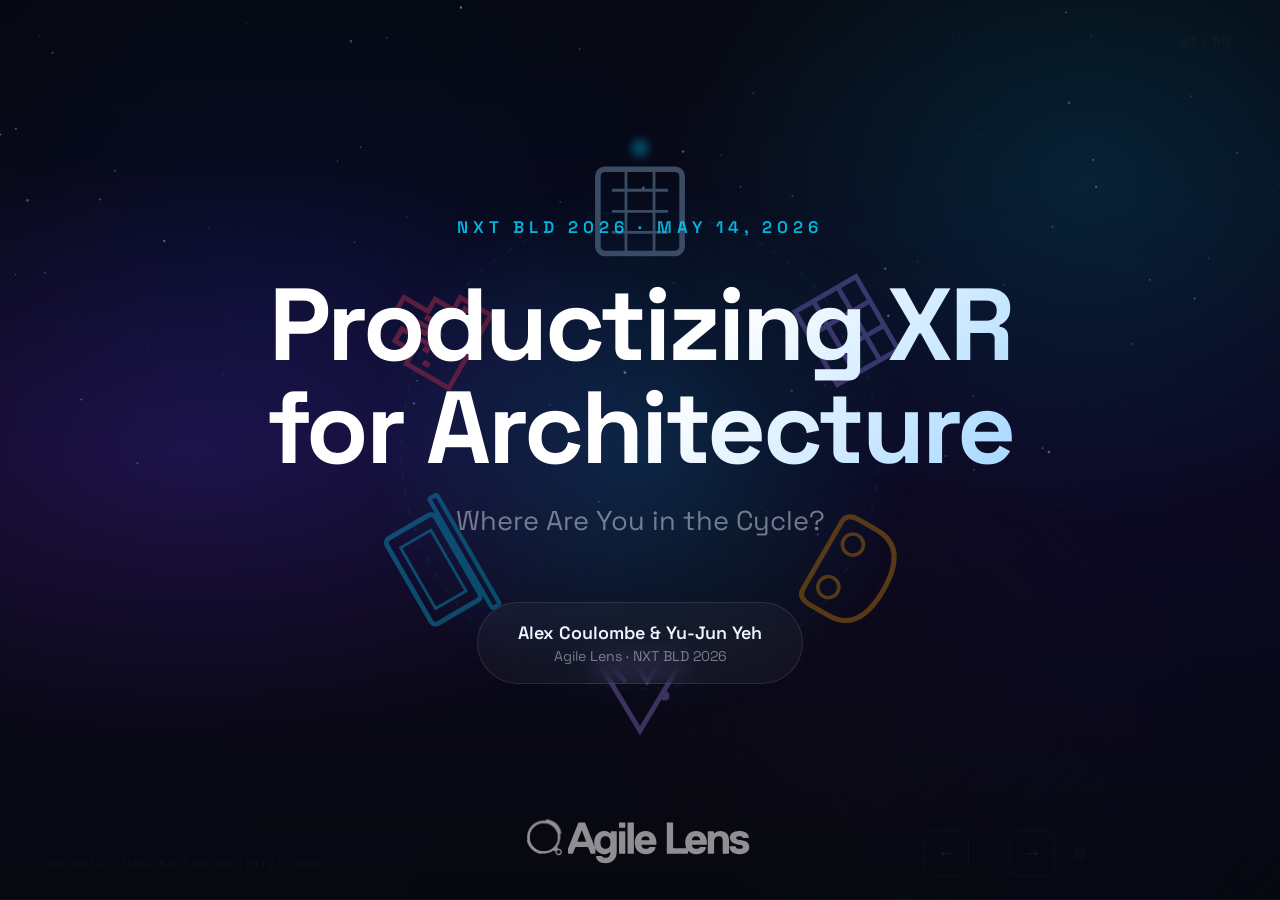
==== commit 9736254f: "fix(notes-window): escape </script> in document.write template literal Same bug as fmx-2026: unescap" ====
--- a/index.html
+++ b/index.html
@@ -2955,7 +2955,7 @@
 }};
 <\/script><style>#fs-btn{display:none;position:fixed;top:12px;left:12px;z-index:1001;width:36px;height:36px;border-radius:50%;border:1px solid rgba(255,255,255,.2);background:rgba(255,255,255,.06);color:rgba(255,255,255,.5);font-size:18px;cursor:pointer;backdrop-filter:blur(6px);align-items:center;justify-content:center}@media(pointer:coarse){#fs-btn{display:flex}}body.presentation-mode #fs-btn{opacity:.15}</style>
 <button id="fs-btn" title="Fullscreen">⛶</button>
-<script>(function(){const btn=document.getElementById('fs-btn');if(!btn)return;function showToast(msg){let t=document.getElementById('anno-toast')||document.getElementById('_fs-toast');if(!t){t=document.createElement('div');t.id='_fs-toast';t.style.cssText='position:fixed;bottom:100px;left:50%;transform:translateX(-50%);background:#00d4ff;color:#060810;padding:10px 18px;border-radius:6px;font-size:.72rem;font-weight:600;z-index:10003;opacity:0;transition:opacity .3s;pointer-events:none;font-family:sans-serif';document.body.appendChild(t);}t.textContent=msg;t.style.opacity=1;setTimeout(()=>t.style.opacity=0,3500);}btn.addEventListener('click',async()=>{if(document.fullscreenElement){await document.exitFullscreen().catch(()=>{});return;}try{await document.documentElement.requestFullscreen({navigationUI:'hide'});}catch(e){showToast('Add to Home Screen for fullscreen');}});document.addEventListener('fullscreenchange',()=>{btn.textContent=document.fullscreenElement?'✕':'⛶';});}());</script>
+<script>(function(){const btn=document.getElementById('fs-btn');if(!btn)return;function showToast(msg){let t=document.getElementById('anno-toast')||document.getElementById('_fs-toast');if(!t){t=document.createElement('div');t.id='_fs-toast';t.style.cssText='position:fixed;bottom:100px;left:50%;transform:translateX(-50%);background:#00d4ff;color:#060810;padding:10px 18px;border-radius:6px;font-size:.72rem;font-weight:600;z-index:10003;opacity:0;transition:opacity .3s;pointer-events:none;font-family:sans-serif';document.body.appendChild(t);}t.textContent=msg;t.style.opacity=1;setTimeout(()=>t.style.opacity=0,3500);}btn.addEventListener('click',async()=>{if(document.fullscreenElement){await document.exitFullscreen().catch(()=>{});return;}try{await document.documentElement.requestFullscreen({navigationUI:'hide'});}catch(e){showToast('Add to Home Screen for fullscreen');}});document.addEventListener('fullscreenchange',()=>{btn.textContent=document.fullscreenElement?'✕':'⛶';});}());<\/script>
 </body></html>`);
   _notesWin.document.close();
   sendNotesUpdate();
